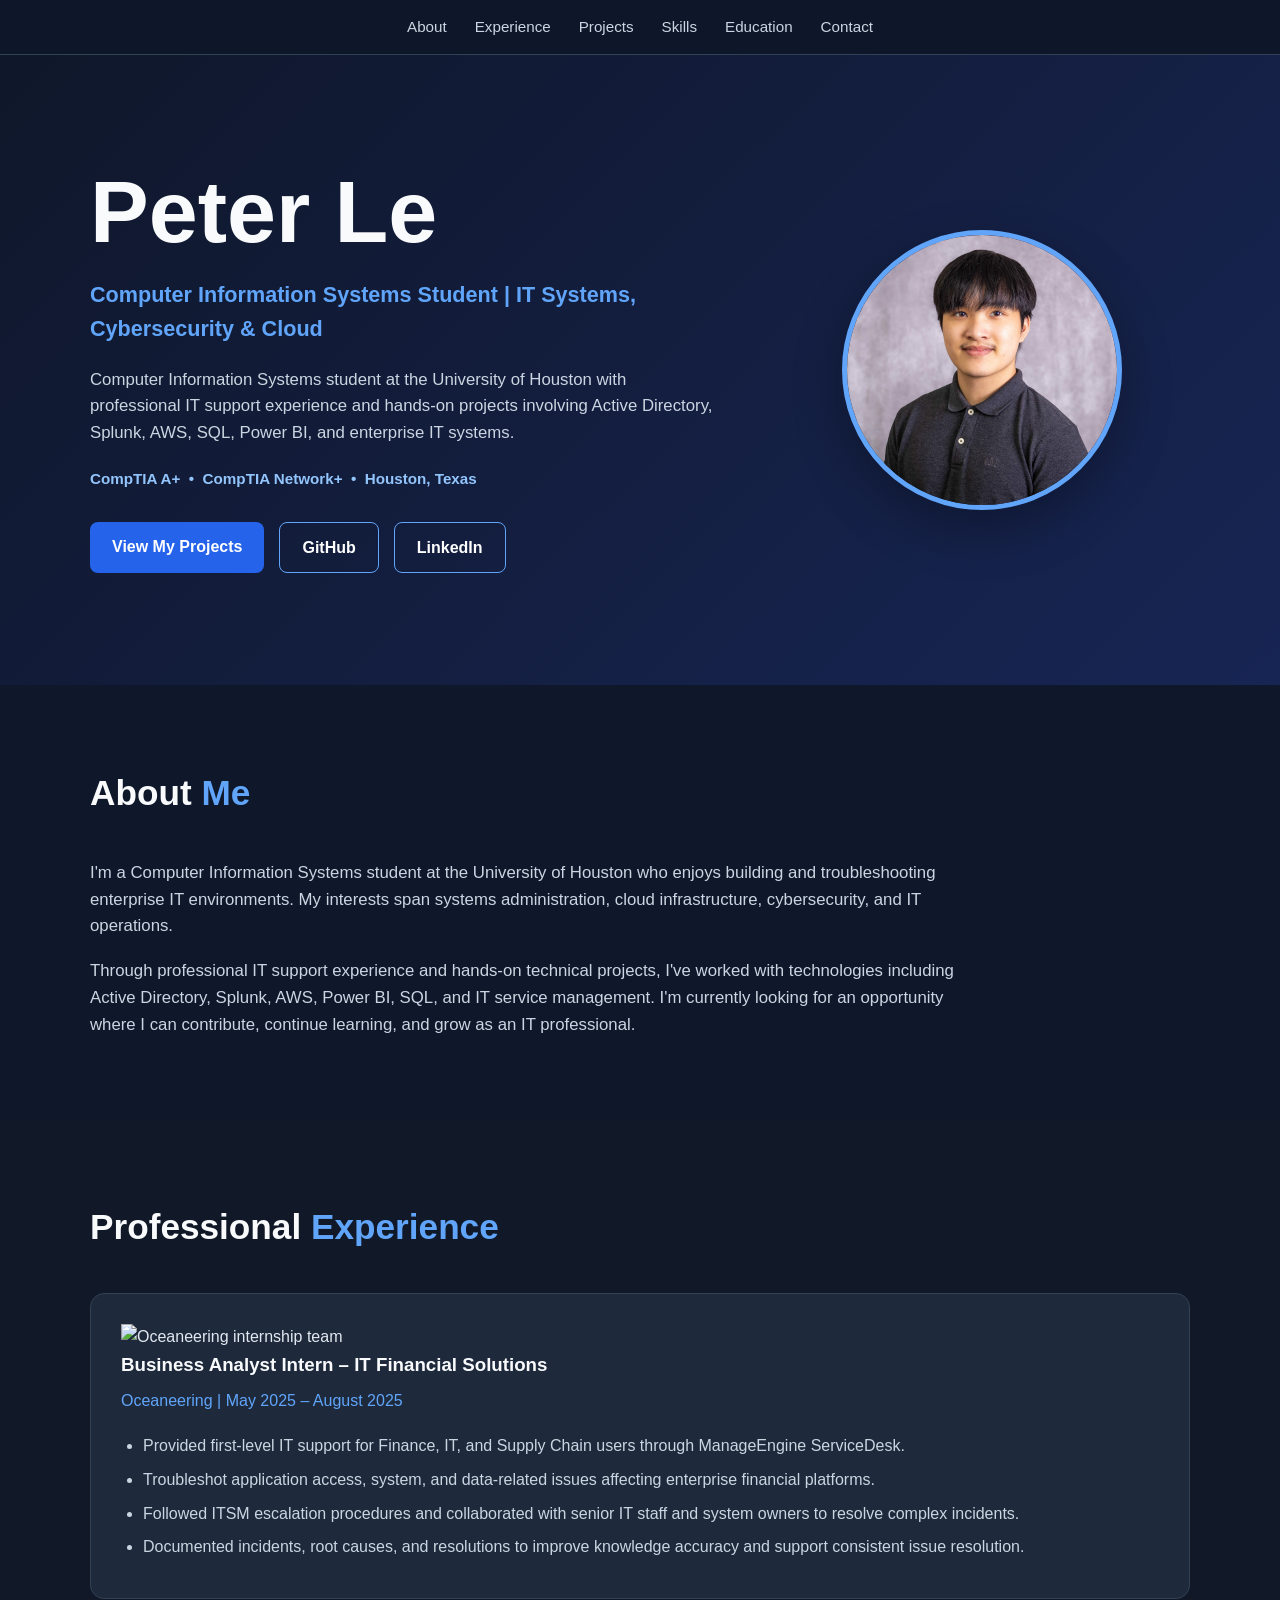
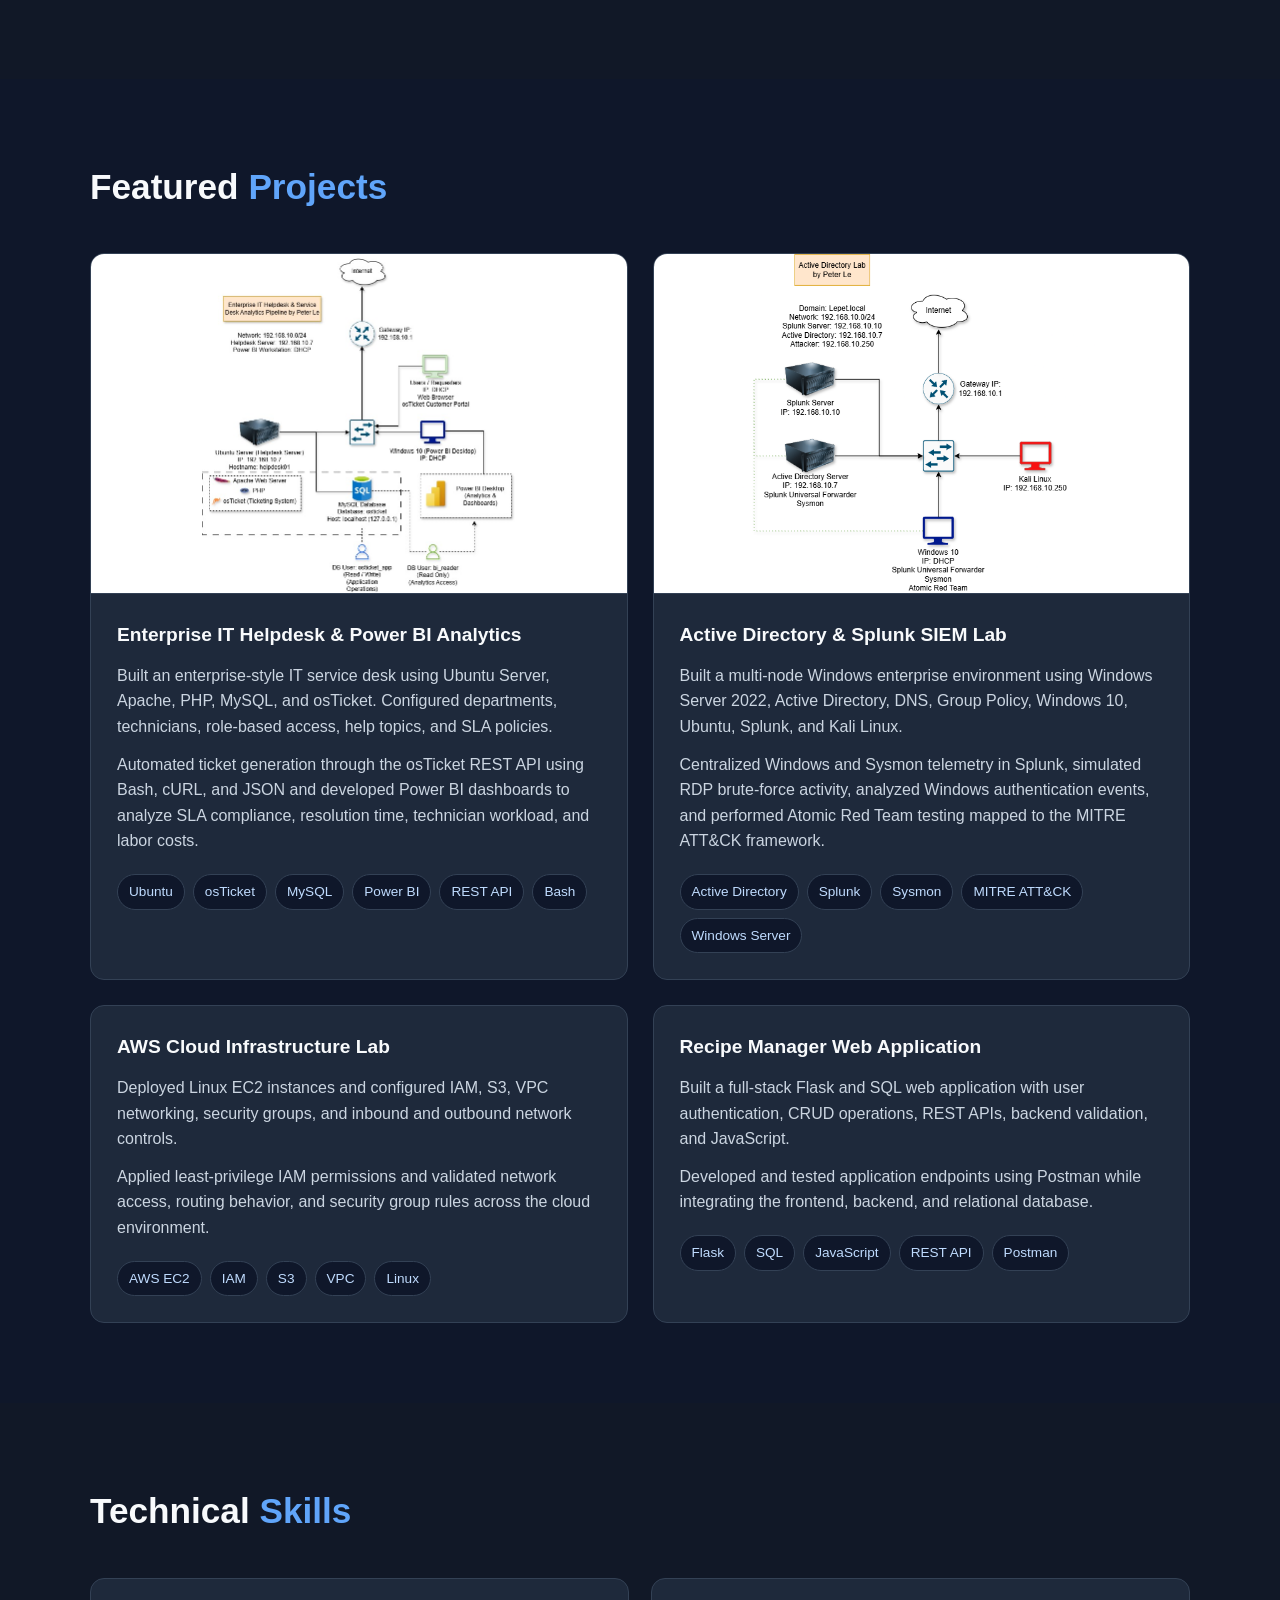
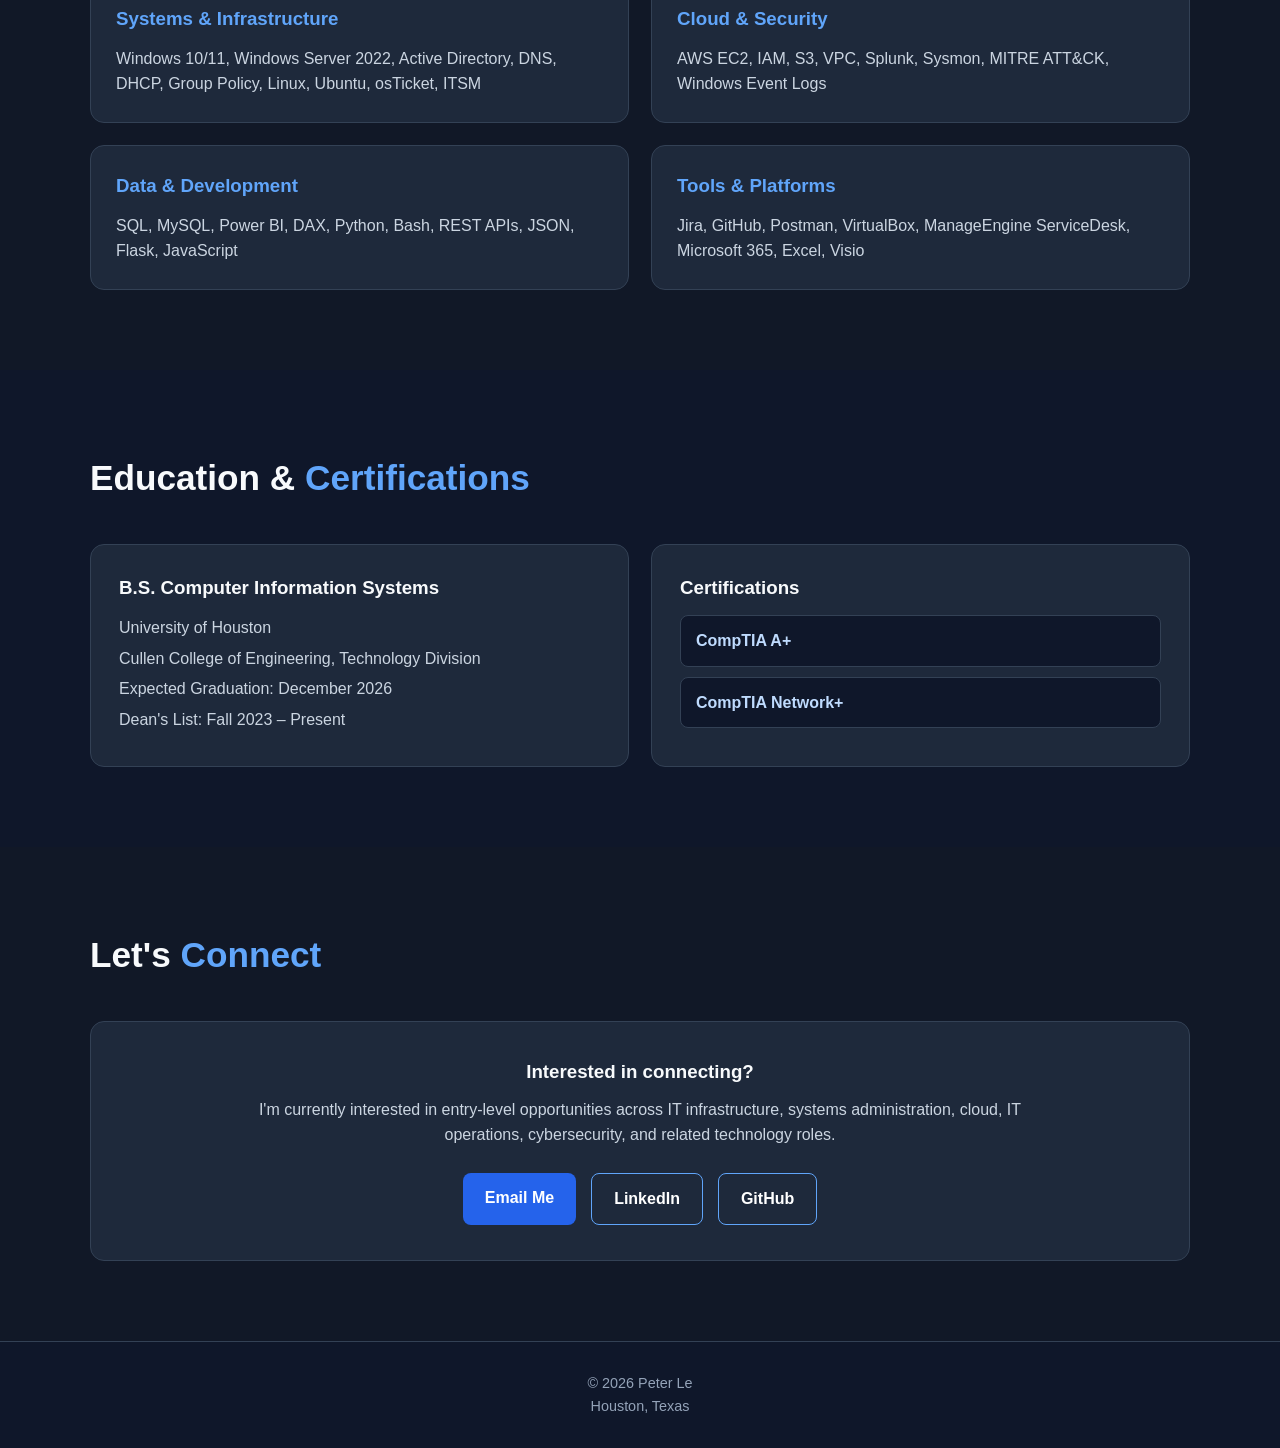
==== index.html @ 80642dd6 "Refactor index.html by simplifying comments Removed commented section headers and replaced them with" ====
<!DOCTYPE html>
<html lang="en">
<head>
  <meta charset="UTF-8" />
  <meta name="viewport" content="width=device-width, initial-scale=1.0" />

  <title>Peter Le | IT, Cloud & Cybersecurity Portfolio</title>

  <link rel="stylesheet" href="style.css" />
</head>

<body>

  <nav>
    <div class="container">
      <a href="#about">About</a>
      <a href="#experience">Experience</a>
      <a href="#projects">Projects</a>
      <a href="#skills">Skills</a>
      <a href="#education">Education</a>
      <a href="#contact">Contact</a>
    </div>
  </nav>


  <header class="hero">
    <div class="container hero-content">

      <div class="hero-text">
        <h1>Peter Le</h1>

        <h2>
          Computer Information Systems Student |
          IT Systems, Cybersecurity & Cloud
        </h2>

        <p>
          Computer Information Systems student at the University of Houston
          with professional IT support experience and hands-on projects
          involving Active Directory, Splunk, AWS, SQL, Power BI, and
          enterprise IT systems.
        </p>

        <div class="hero-credentials">
          CompTIA A+ &nbsp;•&nbsp;
          CompTIA Network+ &nbsp;•&nbsp;
          Houston, Texas
        </div>

        <div class="button-row">

          <a class="button" href="#projects">
            View My Projects
          </a>

          <a
            class="button secondary"
            href="https://github.com/ptrxle"
            target="_blank"
            rel="noopener noreferrer"
          >
            GitHub
          </a>

          <a
            class="button secondary"
            href="https://www.linkedin.com/in/leptr"
            target="_blank"
            rel="noopener noreferrer"
          >
            LinkedIn
          </a>

        </div>
      </div>


      <div class="hero-photo">
        <img
          src="profile.jpg"
          alt="Peter Le professional headshot"
          class="profile-photo"
        />
      </div>

    </div>
  </header>


  <main>

    <!-- ABOUT -->

    <section id="about">
      <div class="container">

        <h2 class="section-title">
          About <span>Me</span>
        </h2>

        <p class="about-text">
          I'm a Computer Information Systems student at the University of
          Houston who enjoys building and troubleshooting enterprise IT
          environments. My interests span systems administration, cloud
          infrastructure, cybersecurity, and IT operations.
        </p>

        <p class="about-text about-second">
          Through professional IT support experience and hands-on technical
          projects, I've worked with technologies including Active Directory,
          Splunk, AWS, Power BI, SQL, and IT service management. I'm currently
          looking for an opportunity where I can contribute, continue learning,
          and grow as an IT professional.
        </p>

      </div>
    </section>


    <!-- EXPERIENCE -->

    <section id="experience">
      <div class="container">

        <h2 class="section-title">
          Professional <span>Experience</span>
        </h2>

        <div class="experience-card experience-featured">

          <img
            src="images/oceaneering-experience.jpg"
            alt="Oceaneering internship team"
            class="oceaneering-photo"
          />

          <div class="experience-content">

            <h3>
              Business Analyst Intern – IT Financial Solutions
            </h3>

            <p class="meta">
              Oceaneering | May 2025 – August 2025
            </p>

            <ul>
              <li>
                Provided first-level IT support for Finance, IT, and Supply
                Chain users through ManageEngine ServiceDesk.
              </li>

              <li>
                Troubleshot application access, system, and data-related
                issues affecting enterprise financial platforms.
              </li>

              <li>
                Followed ITSM escalation procedures and collaborated with
                senior IT staff and system owners to resolve complex incidents.
              </li>

              <li>
                Documented incidents, root causes, and resolutions to improve
                knowledge accuracy and support consistent issue resolution.
              </li>
            </ul>

          </div>

        </div>

      </div>
    </section>


    <!-- PROJECTS -->

    <section id="projects">
      <div class="container">

        <h2 class="section-title">
          Featured <span>Projects</span>
        </h2>

        <div class="projects-grid">


          <div class="project-card featured-project">

            <div class="project-image-container">
              <img
                src="images/helpdesk-pipeline.jpg"
                alt="Enterprise IT Helpdesk and Power BI service desk architecture diagram"
                class="project-image"
              />
            </div>

            <div class="project-content">

              <h3>
                Enterprise IT Helpdesk & Power BI Analytics
              </h3>

              <p>
                Built an enterprise-style IT service desk using Ubuntu Server,
                Apache, PHP, MySQL, and osTicket. Configured departments,
                technicians, role-based access, help topics, and SLA policies.
              </p>

              <p class="project-extra">
                Automated ticket generation through the osTicket REST API using
                Bash, cURL, and JSON and developed Power BI dashboards to
                analyze SLA compliance, resolution time, technician workload,
                and labor costs.
              </p>

              <div class="tech-tags">
                <span class="tech-tag">Ubuntu</span>
                <span class="tech-tag">osTicket</span>
                <span class="tech-tag">MySQL</span>
                <span class="tech-tag">Power BI</span>
                <span class="tech-tag">REST API</span>
                <span class="tech-tag">Bash</span>
              </div>

            </div>

          </div>


          <div class="project-card featured-project">

            <div class="project-image-container">
              <img
                src="images/active-directory-lab.png"
                alt="Active Directory and Splunk SIEM lab architecture diagram"
                class="project-image"
              />
            </div>

            <div class="project-content">

              <h3>
                Active Directory & Splunk SIEM Lab
              </h3>

              <p>
                Built a multi-node Windows enterprise environment using
                Windows Server 2022, Active Directory, DNS, Group Policy,
                Windows 10, Ubuntu, Splunk, and Kali Linux.
              </p>

              <p class="project-extra">
                Centralized Windows and Sysmon telemetry in Splunk, simulated
                RDP brute-force activity, analyzed Windows authentication
                events, and performed Atomic Red Team testing mapped to the
                MITRE ATT&CK framework.
              </p>

              <div class="tech-tags">
                <span class="tech-tag">Active Directory</span>
                <span class="tech-tag">Splunk</span>
                <span class="tech-tag">Sysmon</span>
                <span class="tech-tag">MITRE ATT&CK</span>
                <span class="tech-tag">Windows Server</span>
              </div>

            </div>

          </div>


          <div class="project-card project-card-no-image">

            <div class="project-content">

              <h3>
                AWS Cloud Infrastructure Lab
              </h3>

              <p>
                Deployed Linux EC2 instances and configured IAM, S3, VPC
                networking, security groups, and inbound and outbound
                network controls.
              </p>

              <p class="project-extra">
                Applied least-privilege IAM permissions and validated network
                access, routing behavior, and security group rules across the
                cloud environment.
              </p>

              <div class="tech-tags">
                <span class="tech-tag">AWS EC2</span>
                <span class="tech-tag">IAM</span>
                <span class="tech-tag">S3</span>
                <span class="tech-tag">VPC</span>
                <span class="tech-tag">Linux</span>
              </div>

            </div>

          </div>


          <div class="project-card project-card-no-image">

            <div class="project-content">

              <h3>
                Recipe Manager Web Application
              </h3>

              <p>
                Built a full-stack Flask and SQL web application with user
                authentication, CRUD operations, REST APIs, backend
                validation, and JavaScript.
              </p>

              <p class="project-extra">
                Developed and tested application endpoints using Postman while
                integrating the frontend, backend, and relational database.
              </p>

              <div class="tech-tags">
                <span class="tech-tag">Flask</span>
                <span class="tech-tag">SQL</span>
                <span class="tech-tag">JavaScript</span>
                <span class="tech-tag">REST API</span>
                <span class="tech-tag">Postman</span>
              </div>

            </div>

          </div>


        </div>
      </div>
    </section>


    <!-- SKILLS -->

    <section id="skills">
      <div class="container">

        <h2 class="section-title">
          Technical <span>Skills</span>
        </h2>

        <div class="skills-grid">

          <div class="skill-group">
            <h3>Systems & Infrastructure</h3>
            <p>
              Windows 10/11, Windows Server 2022, Active Directory,
              DNS, DHCP, Group Policy, Linux, Ubuntu, osTicket, ITSM
            </p>
          </div>

          <div class="skill-group">
            <h3>Cloud & Security</h3>
            <p>
              AWS EC2, IAM, S3, VPC, Splunk, Sysmon,
              MITRE ATT&CK, Windows Event Logs
            </p>
          </div>

          <div class="skill-group">
            <h3>Data & Development</h3>
            <p>
              SQL, MySQL, Power BI, DAX, Python, Bash,
              REST APIs, JSON, Flask, JavaScript
            </p>
          </div>

          <div class="skill-group">
            <h3>Tools & Platforms</h3>
            <p>
              Jira, GitHub, Postman, VirtualBox,
              ManageEngine ServiceDesk, Microsoft 365,
              Excel, Visio
            </p>
          </div>

        </div>

      </div>
    </section>


    <!-- EDUCATION -->

    <section id="education">
      <div class="container">

        <h2 class="section-title">
          Education & <span>Certifications</span>
        </h2>

        <div class="education-grid">

          <div class="education-card">
            <h3>
              B.S. Computer Information Systems
            </h3>

            <p>University of Houston</p>

            <p>
              Cullen College of Engineering, Technology Division
            </p>

            <p>
              Expected Graduation: December 2026
            </p>

            <p>
              Dean's List: Fall 2023 – Present
            </p>
          </div>


          <div class="education-card">

            <h3>
              Certifications
            </h3>

            <div class="certification-item">
              CompTIA A+
            </div>

            <div class="certification-item">
              CompTIA Network+
            </div>

          </div>

        </div>

      </div>
    </section>


    <!-- CONTACT -->

    <section id="contact">
      <div class="container">

        <h2 class="section-title">
          Let's <span>Connect</span>
        </h2>

        <div class="contact-card">

          <h3>Interested in connecting?</h3>

          <p>
            I'm currently interested in entry-level opportunities across
            IT infrastructure, systems administration, cloud, IT operations,
            cybersecurity, and related technology roles.
          </p>

          <div class="contact-links">

            <a
              class="button"
              href="mailto:lepeter2022@gmail.com"
            >
              Email Me
            </a>

            <a
              class="button secondary"
              href="https://www.linkedin.com/in/leptr"
              target="_blank"
              rel="noopener noreferrer"
            >
              LinkedIn
            </a>

            <a
              class="button secondary"
              href="https://github.com/ptrxle"
              target="_blank"
              rel="noopener noreferrer"
            >
              GitHub
            </a>

          </div>

        </div>

      </div>
    </section>


  </main>


  <footer>
    <p>© 2026 Peter Le</p>
    <p>Houston, Texas</p>
  </footer>

</body>
</html>
---- style.css ----
/* =========================
   GLOBAL
========================= */

* {
  box-sizing: border-box;
  margin: 0;
  padding: 0;
}

html {
  scroll-behavior: smooth;
}

body {
  font-family: Arial, Helvetica, sans-serif;
  line-height: 1.6;
  background: #0f172a;
  color: #e2e8f0;
}

a {
  color: inherit;
  text-decoration: none;
}

.container {
  width: min(1100px, 90%);
  margin: 0 auto;
}


/* =========================
   NAVIGATION
========================= */

nav {
  position: sticky;
  top: 0;
  z-index: 100;
  background: rgba(15, 23, 42, 0.96);
  border-bottom: 1px solid #334155;
  backdrop-filter: blur(10px);
}

nav .container {
  display: flex;
  justify-content: center;
  gap: 28px;
  padding: 15px 0;
  flex-wrap: wrap;
}

nav a {
  color: #cbd5e1;
  font-size: 0.95rem;
  transition: 0.2s;
}

nav a:hover {
  color: #60a5fa;
}


/* =========================
   HERO
========================= */

.hero {
  min-height: 70vh;
  display: flex;
  align-items: center;
  padding: 80px 0;
  background: linear-gradient(135deg, #0f172a, #172554);
}

.hero-content {
  display: grid;
  grid-template-columns: 1.5fr 1fr;
  gap: 60px;
  align-items: center;
}

.hero h1 {
  font-size: clamp(3.2rem, 7vw, 5.5rem);
  line-height: 1;
  margin-bottom: 22px;
  color: #f8fafc;
}

.hero h2 {
  font-size: 1.35rem;
  color: #60a5fa;
  margin-bottom: 20px;
  max-width: 720px;
}

.hero p {
  max-width: 720px;
  color: #cbd5e1;
  font-size: 1.05rem;
}

.hero-credentials {
  margin-top: 20px;
  color: #93c5fd;
  font-weight: bold;
  font-size: 0.95rem;
}

.profile-photo {
  width: 280px;
  height: 280px;
  object-fit: cover;
  border-radius: 50%;
  border: 5px solid #60a5fa;
  margin: 0 auto;
  display: block;
  box-shadow: 0 20px 50px rgba(0, 0, 0, 0.3);
}


/* =========================
   BUTTONS
========================= */

.button-row {
  margin-top: 30px;
  display: flex;
  gap: 15px;
  flex-wrap: wrap;
}

.button {
  display: inline-block;
  padding: 12px 22px;
  border-radius: 8px;
  background: #2563eb;
  color: #ffffff;
  font-weight: bold;
  transition: 0.2s;
}

.button:hover {
  transform: translateY(-2px);
  background: #3b82f6;
}

.button.secondary {
  background: transparent;
  border: 1px solid #60a5fa;
}

.button.secondary:hover {
  background: rgba(96, 165, 250, 0.1);
}


/* =========================
   GENERAL SECTIONS
========================= */

section {
  padding: 80px 0;
}

section:nth-of-type(even) {
  background: #111827;
}

.section-title {
  font-size: 2.2rem;
  margin-bottom: 38px;
  color: #f8fafc;
}

.section-title span {
  color: #60a5fa;
}


/* =========================
   ABOUT
========================= */

.about-text {
  max-width: 900px;
  color: #cbd5e1;
  font-size: 1.05rem;
}

.about-second {
  margin-top: 18px;
}


/* =========================
   EXPERIENCE
========================= */

.experience-card {
  background: #1e293b;
  border: 1px solid #334155;
  border-radius: 14px;
  padding: 30px;
}

.experience-card h3 {
  margin-bottom: 8px;
  color: #f8fafc;
}

.meta {
  color: #60a5fa;
  margin-bottom: 20px;
}

.experience-card ul {
  padding-left: 22px;
  color: #cbd5e1;
}

.experience-card li {
  margin-bottom: 8px;
}


/* =========================
   PROJECTS
========================= */

.projects-grid {
  display: grid;
  grid-template-columns: repeat(2, 1fr);
  gap: 25px;
}

.project-card {
  background: #1e293b;
  border: 1px solid #334155;
  border-radius: 14px;
  overflow: hidden;
  display: flex;
  flex-direction: column;
  transition: transform 0.2s, border-color 0.2s;
}

.project-card:hover {
  transform: translateY(-4px);
  border-color: #60a5fa;
}

.project-image-container {
  width: 100%;
  height: 340px;
  background: #ffffff;
  overflow: hidden;
  display: flex;
  align-items: center;
  justify-content: center;
  border-bottom: 1px solid #334155;
}

.project-image {
  width: 100%;
  height: 100%;
  object-fit: contain;
  background: #ffffff;
}

.project-content {
  padding: 26px;
  display: flex;
  flex-direction: column;
  flex-grow: 1;
}

.project-content h3 {
  color: #f8fafc;
  margin-bottom: 12px;
  font-size: 1.2rem;
}

.project-content p {
  color: #cbd5e1;
}

.project-extra {
  margin-top: 12px;
}

.project-card-no-image {
  min-height: 280px;
}


/* =========================
   TECHNOLOGY TAGS
========================= */

.tech-tags {
  display: flex;
  flex-wrap: wrap;
  gap: 8px;
  margin-top: 20px;
}

.tech-tag {
  background: #0f172a;
  border: 1px solid #334155;
  padding: 6px 11px;
  border-radius: 999px;
  font-size: 0.85rem;
  color: #bfdbfe;
}


/* =========================
   SKILLS
========================= */

.skills-grid {
  display: grid;
  grid-template-columns: repeat(2, 1fr);
  gap: 22px;
}

.skill-group {
  background: #1e293b;
  border: 1px solid #334155;
  border-radius: 14px;
  padding: 25px;
}

.skill-group h3 {
  margin-bottom: 12px;
  color: #60a5fa;
}

.skill-group p {
  color: #cbd5e1;
}


/* =========================
   EDUCATION
========================= */

.education-grid {
  display: grid;
  grid-template-columns: 1fr 1fr;
  gap: 22px;
}

.education-card {
  background: #1e293b;
  border: 1px solid #334155;
  border-radius: 14px;
  padding: 28px;
}

.education-card h3 {
  color: #f8fafc;
  margin-bottom: 12px;
}

.education-card p {
  color: #cbd5e1;
  margin-bottom: 5px;
}

.certification-item {
  background: #0f172a;
  border: 1px solid #334155;
  border-radius: 8px;
  padding: 12px 15px;
  margin-top: 10px;
  color: #bfdbfe;
  font-weight: bold;
}


/* =========================
   CONTACT
========================= */

.contact-card {
  background: #1e293b;
  border: 1px solid #334155;
  border-radius: 14px;
  padding: 35px;
  text-align: center;
}

.contact-card h3 {
  margin-bottom: 10px;
  color: #f8fafc;
}

.contact-card p {
  color: #cbd5e1;
  max-width: 800px;
  margin: 0 auto;
}

.contact-links {
  display: flex;
  gap: 15px;
  justify-content: center;
  flex-wrap: wrap;
  margin-top: 25px;
}


/* =========================
   FOOTER
========================= */

footer {
  text-align: center;
  padding: 30px;
  color: #94a3b8;
  border-top: 1px solid #334155;
  background: #0f172a;
  font-size: 0.9rem;
}


/* =========================
   MOBILE
========================= */

@media (max-width: 800px) {

  .hero {
    min-height: auto;
    text-align: center;
    padding: 70px 0;
  }

  .hero-content {
    grid-template-columns: 1fr;
    gap: 40px;
  }

  .hero-photo {
    grid-row: 1;
  }

  .profile-photo {
    width: 210px;
    height: 210px;
  }

  .button-row {
    justify-content: center;
  }

  .projects-grid,
  .skills-grid,
  .education-grid {
    grid-template-columns: 1fr;
  }

  .project-image-container {
    height: auto;
  }

  .project-image {
    height: auto;
  }

  nav .container {
    gap: 15px;
  }

  section {
    padding: 60px 0;
  }

  .section-title {
    font-size: 1.8rem;
  }
}
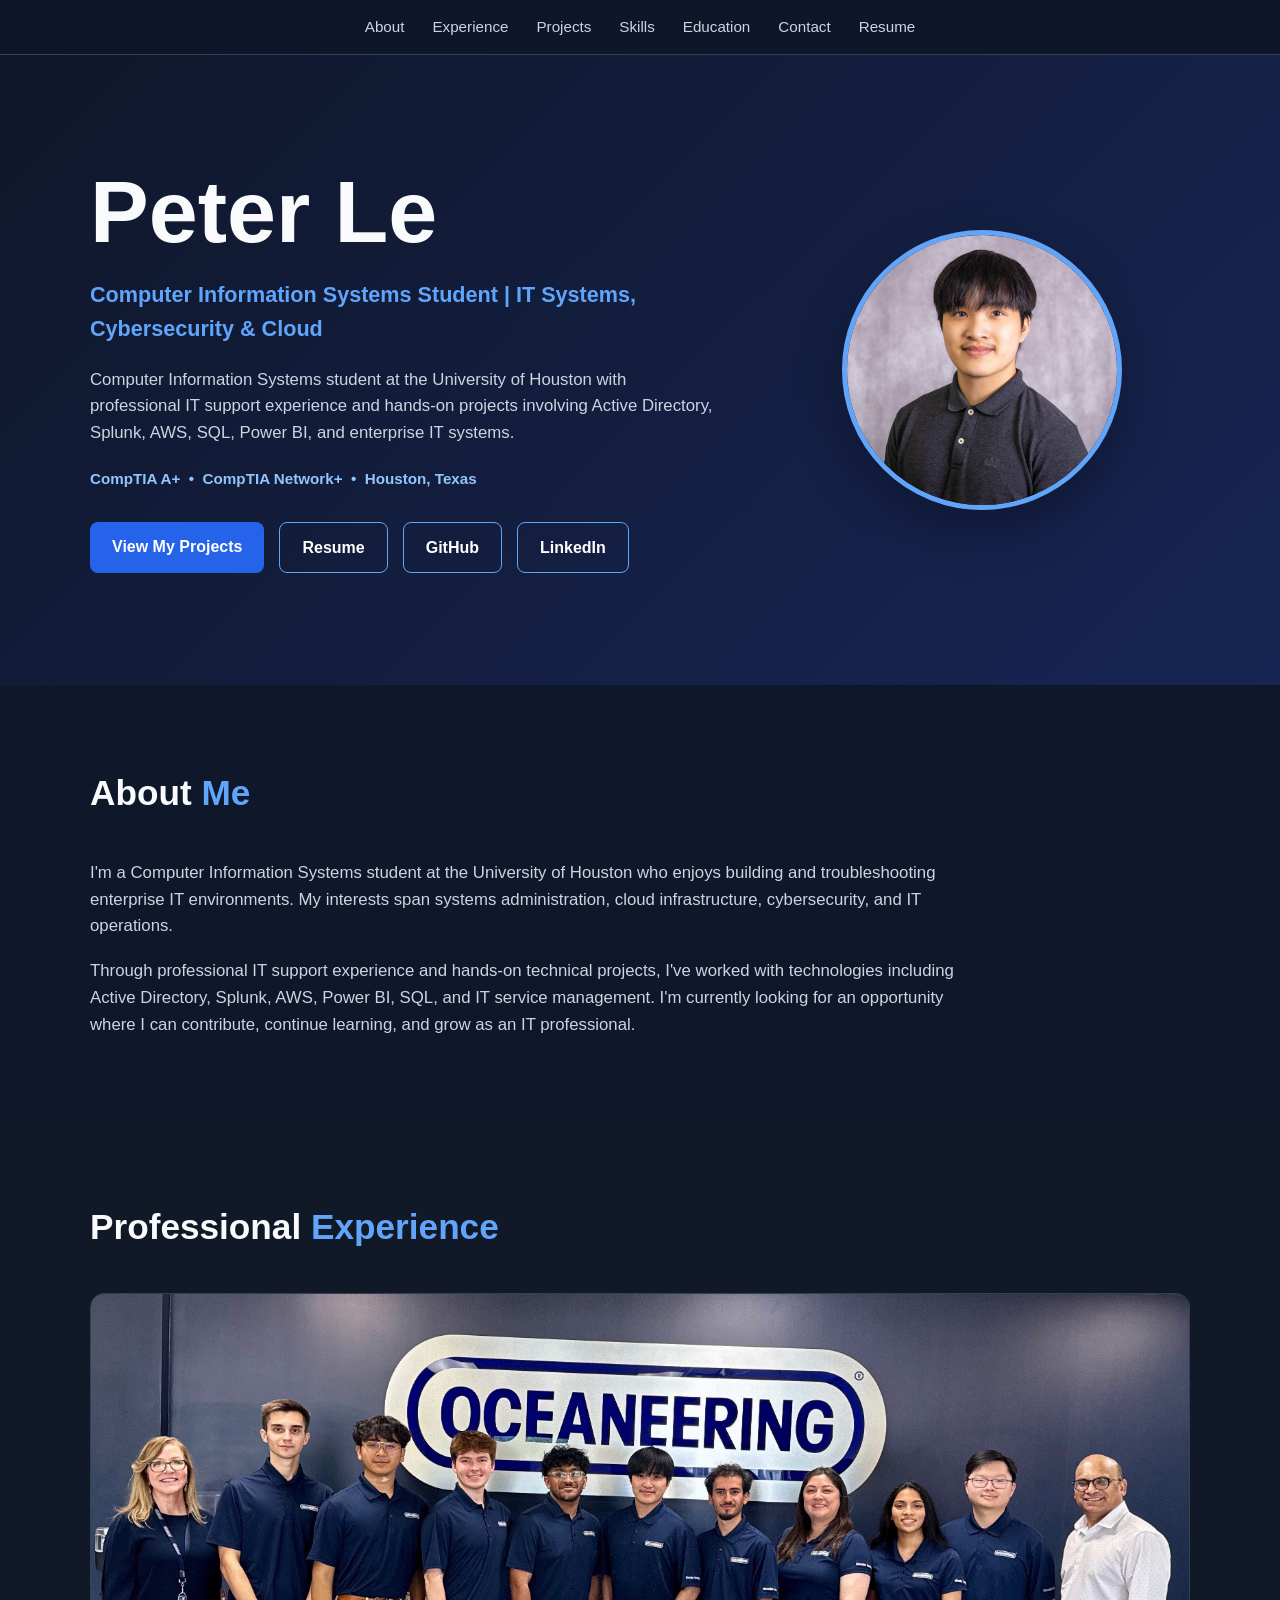
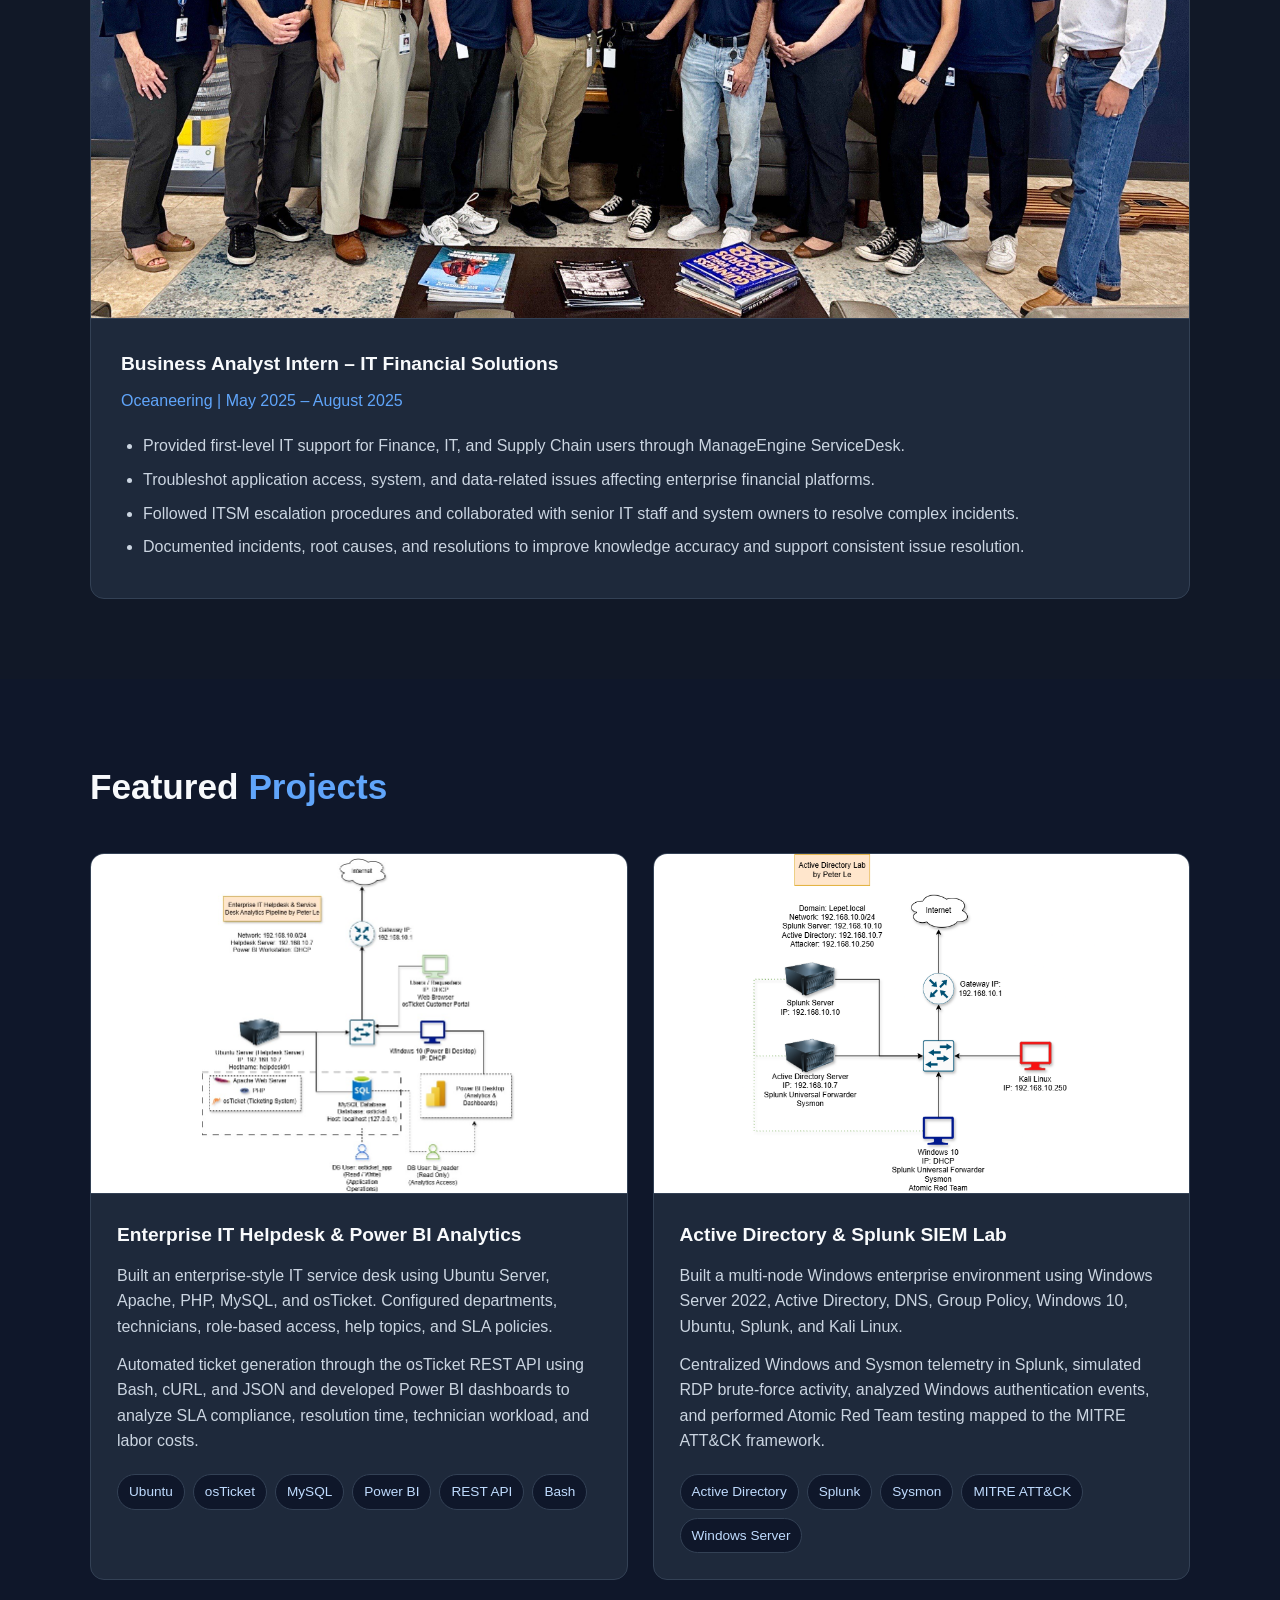
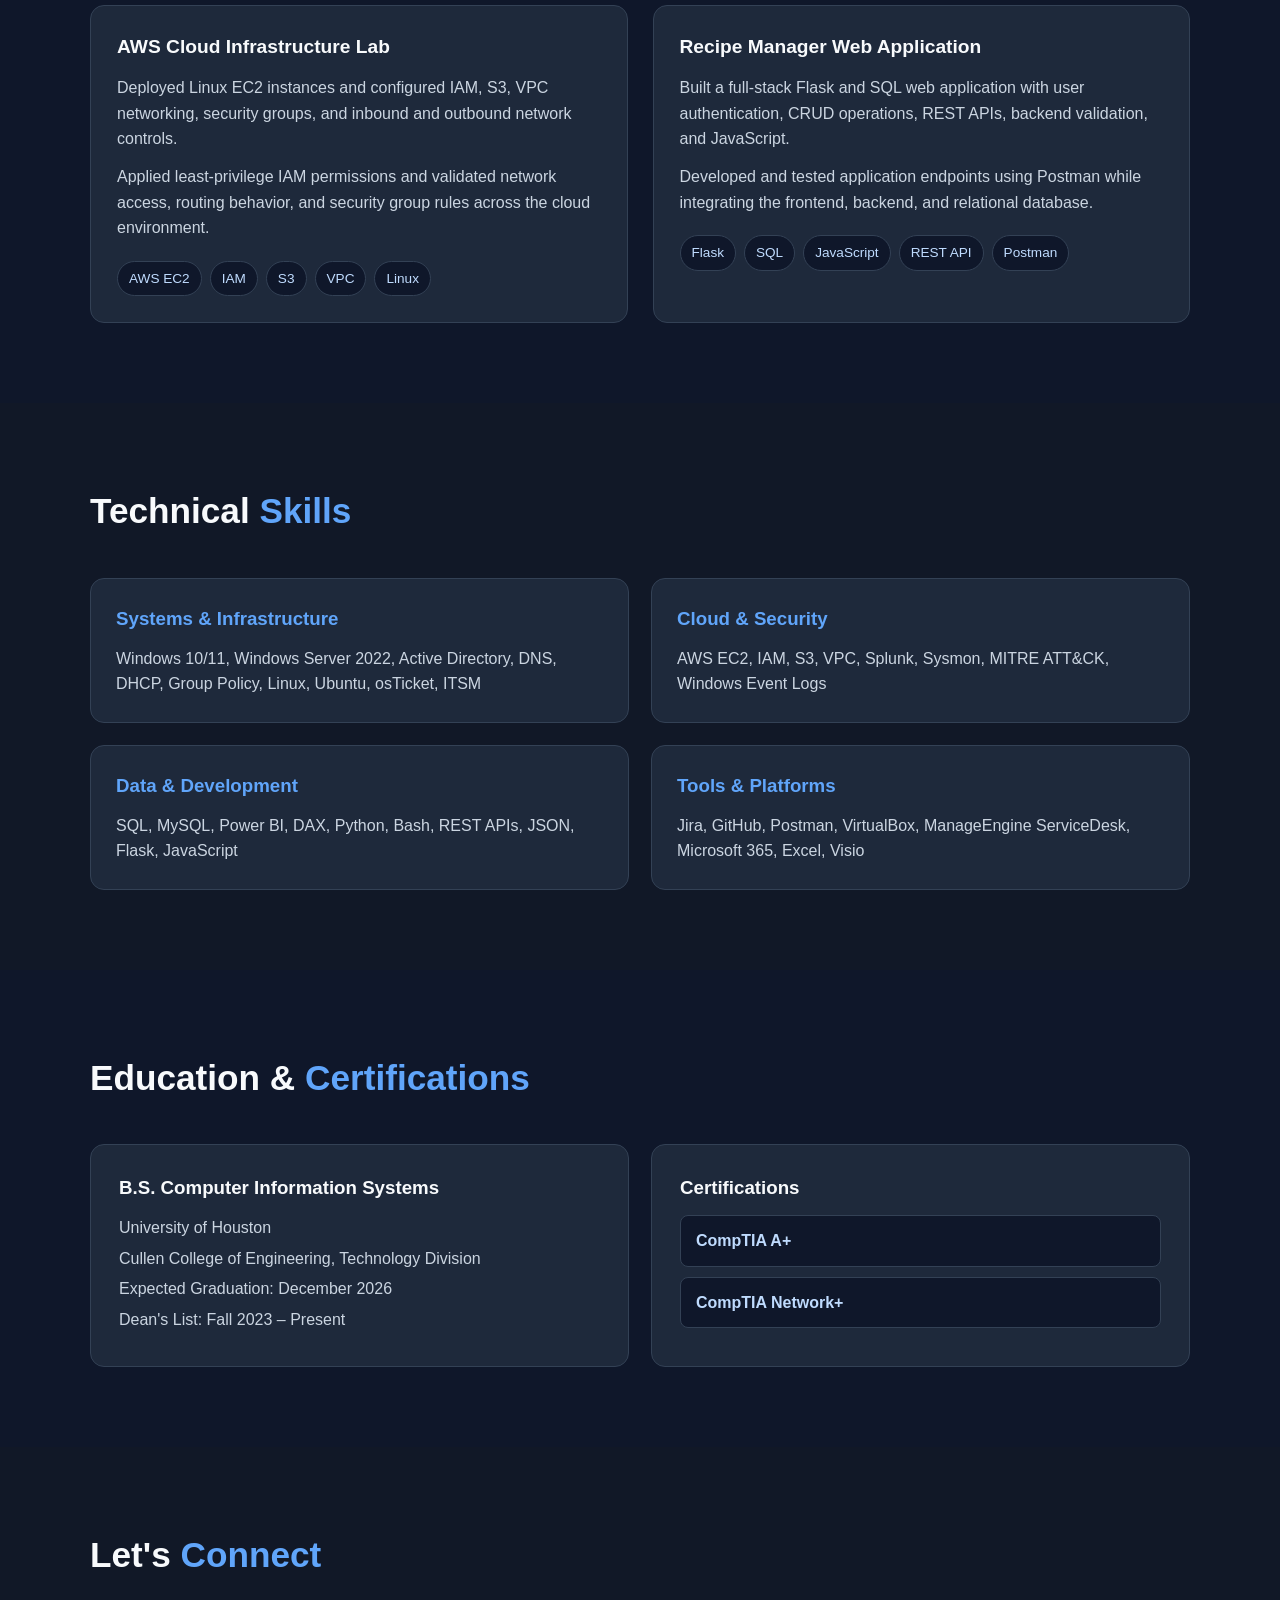
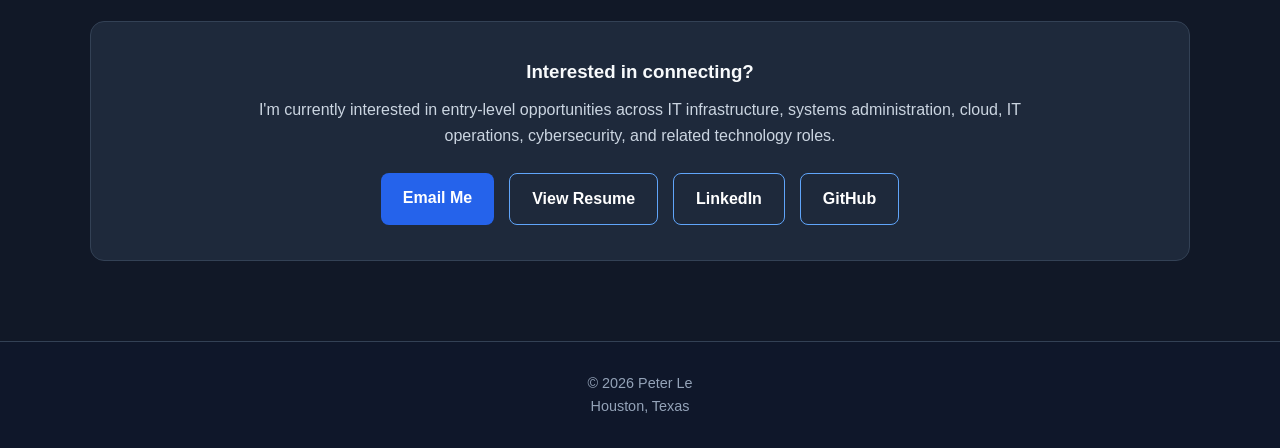
==== commit 3b8fd37d: "Enhance index.html with navigation and hero sections Added navigation and hero sections with content" ====
--- a/index.html
+++ b/index.html
@@ -1,5 +1,6 @@
 <!DOCTYPE html>
 <html lang="en">
+
 <head>
   <meta charset="UTF-8" />
   <meta name="viewport" content="width=device-width, initial-scale=1.0" />
@@ -11,22 +12,42 @@
 
 <body>
 
+  <!-- =========================
+       NAVIGATION
+  ========================== -->
+
   <nav>
     <div class="container">
+
       <a href="#about">About</a>
       <a href="#experience">Experience</a>
       <a href="#projects">Projects</a>
       <a href="#skills">Skills</a>
       <a href="#education">Education</a>
       <a href="#contact">Contact</a>
+
+      <a
+        href="Peter-Le-Resume.pdf"
+        target="_blank"
+        rel="noopener noreferrer"
+      >
+        Resume
+      </a>
+
     </div>
   </nav>
 
 
+  <!-- =========================
+       HERO
+  ========================== -->
+
   <header class="hero">
+
     <div class="container hero-content">
 
       <div class="hero-text">
+
         <h1>Peter Le</h1>
 
         <h2>
@@ -51,6 +72,15 @@
 
           <a class="button" href="#projects">
             View My Projects
+          </a>
+
+          <a
+            class="button secondary"
+            href="Peter-Le-Resume.pdf"
+            target="_blank"
+            rel="noopener noreferrer"
+          >
+            Resume
           </a>
 
           <a
@@ -72,26 +102,33 @@
           </a>
 
         </div>
+
       </div>
 
 
       <div class="hero-photo">
+
         <img
           src="profile.jpg"
           alt="Peter Le professional headshot"
           class="profile-photo"
         />
+
       </div>
 
     </div>
+
   </header>
 
 
   <main>
 
-    <!-- ABOUT -->
+    <!-- =========================
+         ABOUT
+    ========================== -->
 
     <section id="about">
+
       <div class="container">
 
         <h2 class="section-title">
@@ -114,12 +151,16 @@
         </p>
 
       </div>
+
     </section>
 
 
-    <!-- EXPERIENCE -->
+    <!-- =========================
+         PROFESSIONAL EXPERIENCE
+    ========================== -->
 
     <section id="experience">
+
       <div class="container">
 
         <h2 class="section-title">
@@ -145,6 +186,7 @@
             </p>
 
             <ul>
+
               <li>
                 Provided first-level IT support for Finance, IT, and Supply
                 Chain users through ManageEngine ServiceDesk.
@@ -164,6 +206,7 @@
                 Documented incidents, root causes, and resolutions to improve
                 knowledge accuracy and support consistent issue resolution.
               </li>
+
             </ul>
 
           </div>
@@ -171,12 +214,16 @@
         </div>
 
       </div>
+
     </section>
 
 
-    <!-- PROJECTS -->
+    <!-- =========================
+         FEATURED PROJECTS
+    ========================== -->
 
     <section id="projects">
+
       <div class="container">
 
         <h2 class="section-title">
@@ -186,14 +233,18 @@
         <div class="projects-grid">
 
 
+          <!-- PROJECT 1 -->
+
           <div class="project-card featured-project">
 
             <div class="project-image-container">
+
               <img
                 src="images/helpdesk-pipeline.jpg"
                 alt="Enterprise IT Helpdesk and Power BI service desk architecture diagram"
                 class="project-image"
               />
+
             </div>
 
             <div class="project-content">
@@ -209,19 +260,21 @@
               </p>
 
               <p class="project-extra">
-                Automated ticket generation through the osTicket REST API using
-                Bash, cURL, and JSON and developed Power BI dashboards to
-                analyze SLA compliance, resolution time, technician workload,
-                and labor costs.
+                Automated ticket generation through the osTicket REST API
+                using Bash, cURL, and JSON and developed Power BI dashboards
+                to analyze SLA compliance, resolution time, technician
+                workload, and labor costs.
               </p>
 
               <div class="tech-tags">
+
                 <span class="tech-tag">Ubuntu</span>
                 <span class="tech-tag">osTicket</span>
                 <span class="tech-tag">MySQL</span>
                 <span class="tech-tag">Power BI</span>
                 <span class="tech-tag">REST API</span>
                 <span class="tech-tag">Bash</span>
+
               </div>
 
             </div>
@@ -229,14 +282,18 @@
           </div>
 
 
+          <!-- PROJECT 2 -->
+
           <div class="project-card featured-project">
 
             <div class="project-image-container">
+
               <img
                 src="images/active-directory-lab.png"
                 alt="Active Directory and Splunk SIEM lab architecture diagram"
                 class="project-image"
               />
+
             </div>
 
             <div class="project-content">
@@ -259,17 +316,21 @@
               </p>
 
               <div class="tech-tags">
+
                 <span class="tech-tag">Active Directory</span>
                 <span class="tech-tag">Splunk</span>
                 <span class="tech-tag">Sysmon</span>
                 <span class="tech-tag">MITRE ATT&CK</span>
                 <span class="tech-tag">Windows Server</span>
+
               </div>
 
             </div>
 
           </div>
 
+
+          <!-- PROJECT 3 -->
 
           <div class="project-card project-card-no-image">
 
@@ -292,17 +353,21 @@
               </p>
 
               <div class="tech-tags">
+
                 <span class="tech-tag">AWS EC2</span>
                 <span class="tech-tag">IAM</span>
                 <span class="tech-tag">S3</span>
                 <span class="tech-tag">VPC</span>
                 <span class="tech-tag">Linux</span>
+
               </div>
 
             </div>
 
           </div>
 
+
+          <!-- PROJECT 4 -->
 
           <div class="project-card project-card-no-image">
 
@@ -319,16 +384,19 @@
               </p>
 
               <p class="project-extra">
-                Developed and tested application endpoints using Postman while
-                integrating the frontend, backend, and relational database.
+                Developed and tested application endpoints using Postman
+                while integrating the frontend, backend, and relational
+                database.
               </p>
 
               <div class="tech-tags">
+
                 <span class="tech-tag">Flask</span>
                 <span class="tech-tag">SQL</span>
                 <span class="tech-tag">JavaScript</span>
                 <span class="tech-tag">REST API</span>
                 <span class="tech-tag">Postman</span>
+
               </div>
 
             </div>
@@ -337,13 +405,18 @@
 
 
         </div>
-      </div>
+
+      </div>
+
     </section>
 
 
-    <!-- SKILLS -->
+    <!-- =========================
+         TECHNICAL SKILLS
+    ========================== -->
 
     <section id="skills">
+
       <div class="container">
 
         <h2 class="section-title">
@@ -352,48 +425,77 @@
 
         <div class="skills-grid">
 
+
           <div class="skill-group">
-            <h3>Systems & Infrastructure</h3>
+
+            <h3>
+              Systems & Infrastructure
+            </h3>
+
             <p>
               Windows 10/11, Windows Server 2022, Active Directory,
               DNS, DHCP, Group Policy, Linux, Ubuntu, osTicket, ITSM
             </p>
-          </div>
+
+          </div>
+
 
           <div class="skill-group">
-            <h3>Cloud & Security</h3>
+
+            <h3>
+              Cloud & Security
+            </h3>
+
             <p>
               AWS EC2, IAM, S3, VPC, Splunk, Sysmon,
               MITRE ATT&CK, Windows Event Logs
             </p>
-          </div>
+
+          </div>
+
 
           <div class="skill-group">
-            <h3>Data & Development</h3>
+
+            <h3>
+              Data & Development
+            </h3>
+
             <p>
               SQL, MySQL, Power BI, DAX, Python, Bash,
               REST APIs, JSON, Flask, JavaScript
             </p>
-          </div>
+
+          </div>
+
 
           <div class="skill-group">
-            <h3>Tools & Platforms</h3>
+
+            <h3>
+              Tools & Platforms
+            </h3>
+
             <p>
               Jira, GitHub, Postman, VirtualBox,
               ManageEngine ServiceDesk, Microsoft 365,
               Excel, Visio
             </p>
-          </div>
+
+          </div>
+
 
         </div>
 
       </div>
+
     </section>
 
 
-    <!-- EDUCATION -->
+    <!-- =========================
+         EDUCATION & CERTIFICATIONS
+    ========================== -->
 
     <section id="education">
+
       <div class="container">
 
         <h2 class="section-title">
@@ -402,12 +504,16 @@
 
         <div class="education-grid">
 
+
           <div class="education-card">
+
             <h3>
               B.S. Computer Information Systems
             </h3>
 
-            <p>University of Houston</p>
+            <p>
+              University of Houston
+            </p>
 
             <p>
               Cullen College of Engineering, Technology Division
@@ -420,6 +526,7 @@
             <p>
               Dean's List: Fall 2023 – Present
             </p>
+
           </div>
 
 
@@ -439,15 +546,20 @@
 
           </div>
 
+
         </div>
 
       </div>
+
     </section>
 
 
-    <!-- CONTACT -->
+    <!-- =========================
+         CONTACT
+    ========================== -->
 
     <section id="contact">
+
       <div class="container">
 
         <h2 class="section-title">
@@ -456,7 +568,9 @@
 
         <div class="contact-card">
 
-          <h3>Interested in connecting?</h3>
+          <h3>
+            Interested in connecting?
+          </h3>
 
           <p>
             I'm currently interested in entry-level opportunities across
@@ -471,6 +585,15 @@
               href="mailto:lepeter2022@gmail.com"
             >
               Email Me
+            </a>
+
+            <a
+              class="button secondary"
+              href="Peter-Le-Resume.pdf"
+              target="_blank"
+              rel="noopener noreferrer"
+            >
+              View Resume
             </a>
 
             <a
@@ -496,16 +619,30 @@
         </div>
 
       </div>
+
     </section>
 
 
   </main>
 
 
+  <!-- =========================
+       FOOTER
+  ========================== -->
+
   <footer>
-    <p>© 2026 Peter Le</p>
-    <p>Houston, Texas</p>
+
+    <p>
+      © 2026 Peter Le
+    </p>
+
+    <p>
+      Houston, Texas
+    </p>
+
   </footer>
 
+
 </body>
+
 </html>
--- a/style.css
+++ b/style.css
@@ -46,6 +46,7 @@
 nav .container {
   display: flex;
   justify-content: center;
+  align-items: center;
   gap: 28px;
   padding: 15px 0;
   flex-wrap: wrap;
@@ -54,7 +55,7 @@
 nav a {
   color: #cbd5e1;
   font-size: 0.95rem;
-  transition: 0.2s;
+  transition: color 0.2s ease;
 }
 
 nav a:hover {
@@ -138,7 +139,9 @@
   background: #2563eb;
   color: #ffffff;
   font-weight: bold;
-  transition: 0.2s;
+  transition:
+    transform 0.2s ease,
+    background 0.2s ease;
 }
 
 .button:hover {
@@ -195,19 +198,47 @@
 
 
 /* =========================
-   EXPERIENCE
+   PROFESSIONAL EXPERIENCE
 ========================= */
 
 .experience-card {
+  width: 100%;
+  max-width: 100%;
   background: #1e293b;
   border: 1px solid #334155;
   border-radius: 14px;
+  overflow: hidden;
+}
+
+.experience-featured {
+  display: block;
+  width: 100%;
+  padding: 0;
+}
+
+/*
+  Keeps the entire Oceaneering group photo
+  inside the experience card.
+*/
+.oceaneering-photo {
+  display: block;
+  width: 100%;
+  max-width: 100%;
+  height: auto;
+  object-fit: contain;
+  object-position: center;
+  border-bottom: 1px solid #334155;
+}
+
+.experience-content {
+  width: 100%;
   padding: 30px;
 }
 
-.experience-card h3 {
+.experience-content h3 {
   margin-bottom: 8px;
   color: #f8fafc;
+  font-size: 1.2rem;
 }
 
 .meta {
@@ -215,12 +246,12 @@
   margin-bottom: 20px;
 }
 
-.experience-card ul {
+.experience-content ul {
   padding-left: 22px;
   color: #cbd5e1;
 }
 
-.experience-card li {
+.experience-content li {
   margin-bottom: 8px;
 }
 
@@ -231,18 +262,21 @@
 
 .projects-grid {
   display: grid;
-  grid-template-columns: repeat(2, 1fr);
+  grid-template-columns: repeat(2, minmax(0, 1fr));
   gap: 25px;
 }
 
 .project-card {
+  min-width: 0;
   background: #1e293b;
   border: 1px solid #334155;
   border-radius: 14px;
   overflow: hidden;
   display: flex;
   flex-direction: column;
-  transition: transform 0.2s, border-color 0.2s;
+  transition:
+    transform 0.2s ease,
+    border-color 0.2s ease;
 }
 
 .project-card:hover {
@@ -262,6 +296,7 @@
 }
 
 .project-image {
+  display: block;
   width: 100%;
   height: 100%;
   object-fit: contain;
@@ -316,12 +351,12 @@
 
 
 /* =========================
-   SKILLS
+   TECHNICAL SKILLS
 ========================= */
 
 .skills-grid {
   display: grid;
-  grid-template-columns: repeat(2, 1fr);
+  grid-template-columns: repeat(2, minmax(0, 1fr));
   gap: 22px;
 }
 
@@ -343,12 +378,12 @@
 
 
 /* =========================
-   EDUCATION
+   EDUCATION & CERTIFICATIONS
 ========================= */
 
 .education-grid {
   display: grid;
-  grid-template-columns: 1fr 1fr;
+  grid-template-columns: repeat(2, minmax(0, 1fr));
   gap: 22px;
 }
 
@@ -427,7 +462,7 @@
 
 
 /* =========================
-   MOBILE
+   TABLET / MOBILE
 ========================= */
 
 @media (max-width: 800px) {
@@ -467,7 +502,20 @@
   }
 
   .project-image {
+    width: 100%;
     height: auto;
+    object-fit: contain;
+  }
+
+  .oceaneering-photo {
+    width: 100%;
+    max-width: 100%;
+    height: auto;
+    object-fit: contain;
+  }
+
+  .experience-content {
+    padding: 24px;
   }
 
   nav .container {
@@ -482,3 +530,49 @@
     font-size: 1.8rem;
   }
 }
+
+
+/* =========================
+   SMALL PHONES
+========================= */
+
+@media (max-width: 500px) {
+
+  .container {
+    width: 92%;
+  }
+
+  nav .container {
+    gap: 12px;
+    padding: 12px 0;
+  }
+
+  nav a {
+    font-size: 0.85rem;
+  }
+
+  .hero h1 {
+    font-size: 3rem;
+  }
+
+  .hero h2 {
+    font-size: 1.1rem;
+  }
+
+  .profile-photo {
+    width: 180px;
+    height: 180px;
+  }
+
+  .button {
+    padding: 10px 17px;
+  }
+
+  .experience-content,
+  .project-content,
+  .skill-group,
+  .education-card,
+  .contact-card {
+    padding: 20px;
+  }
+}
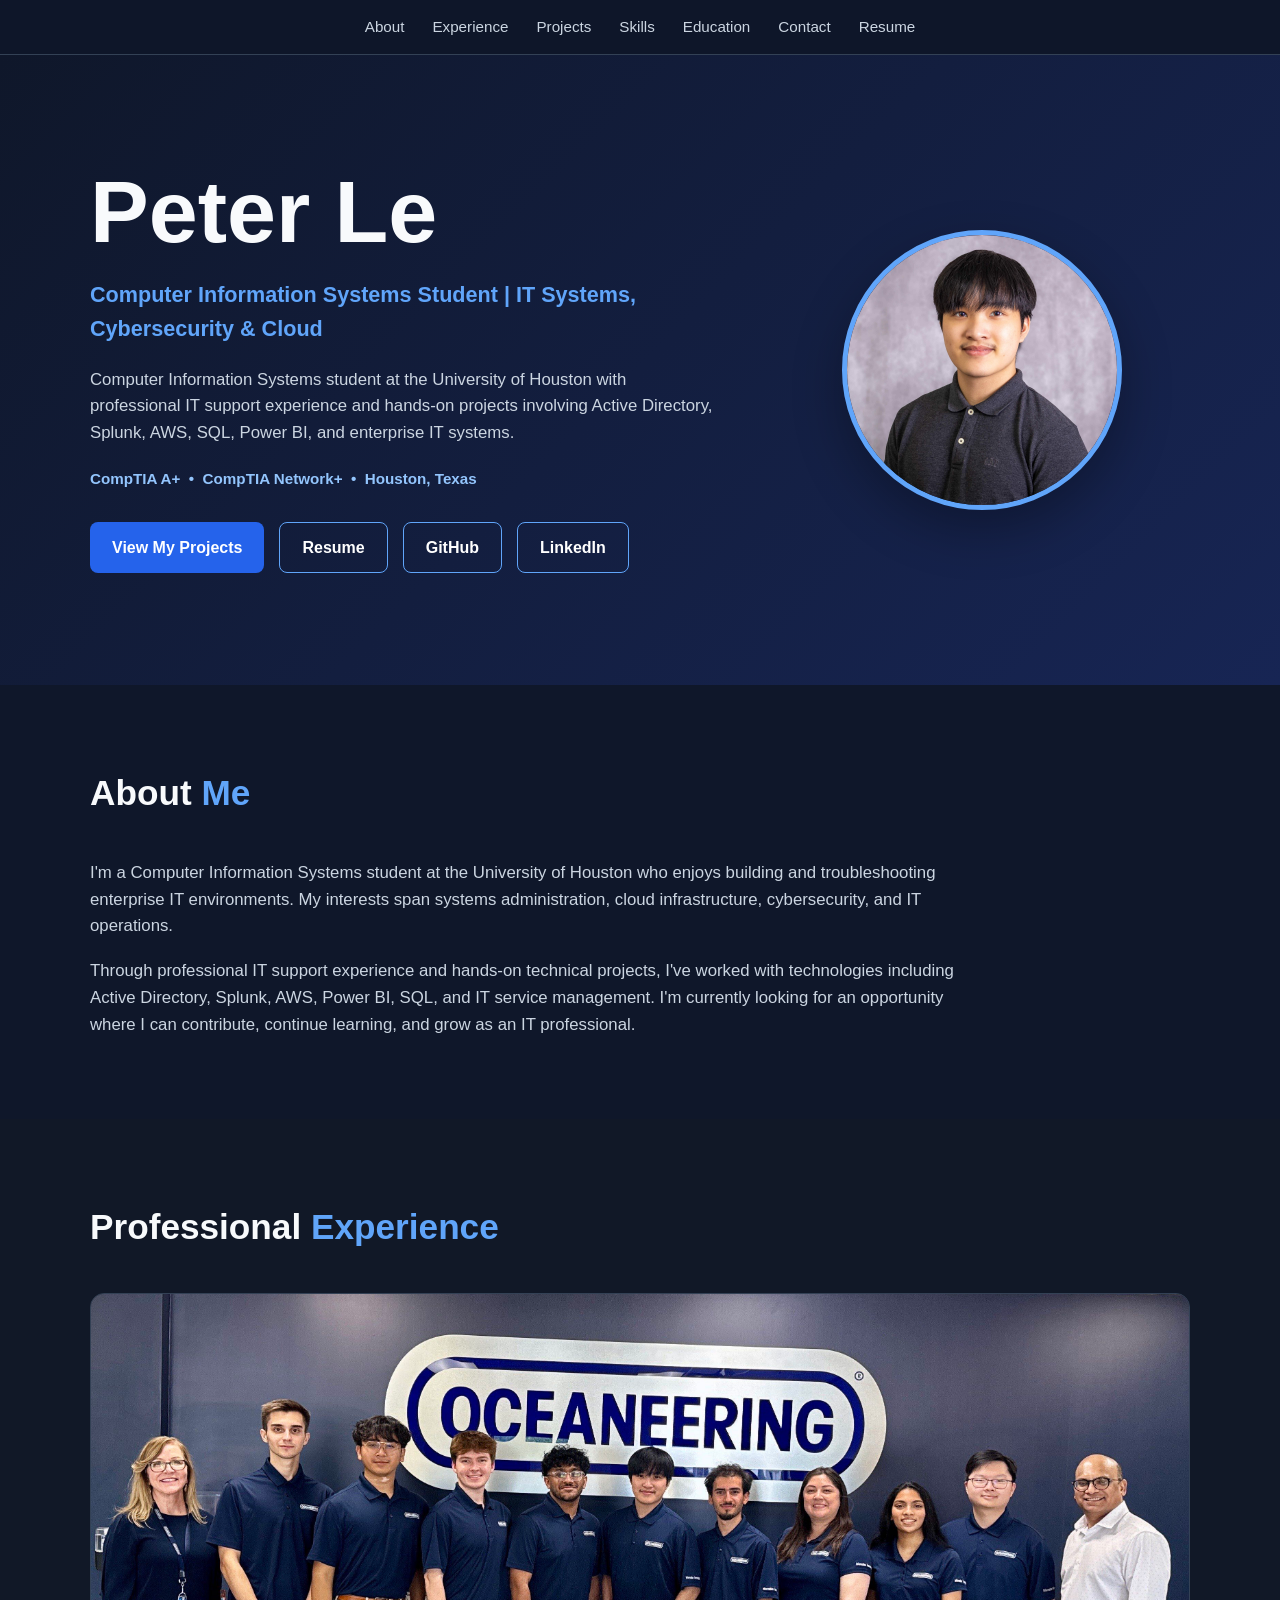
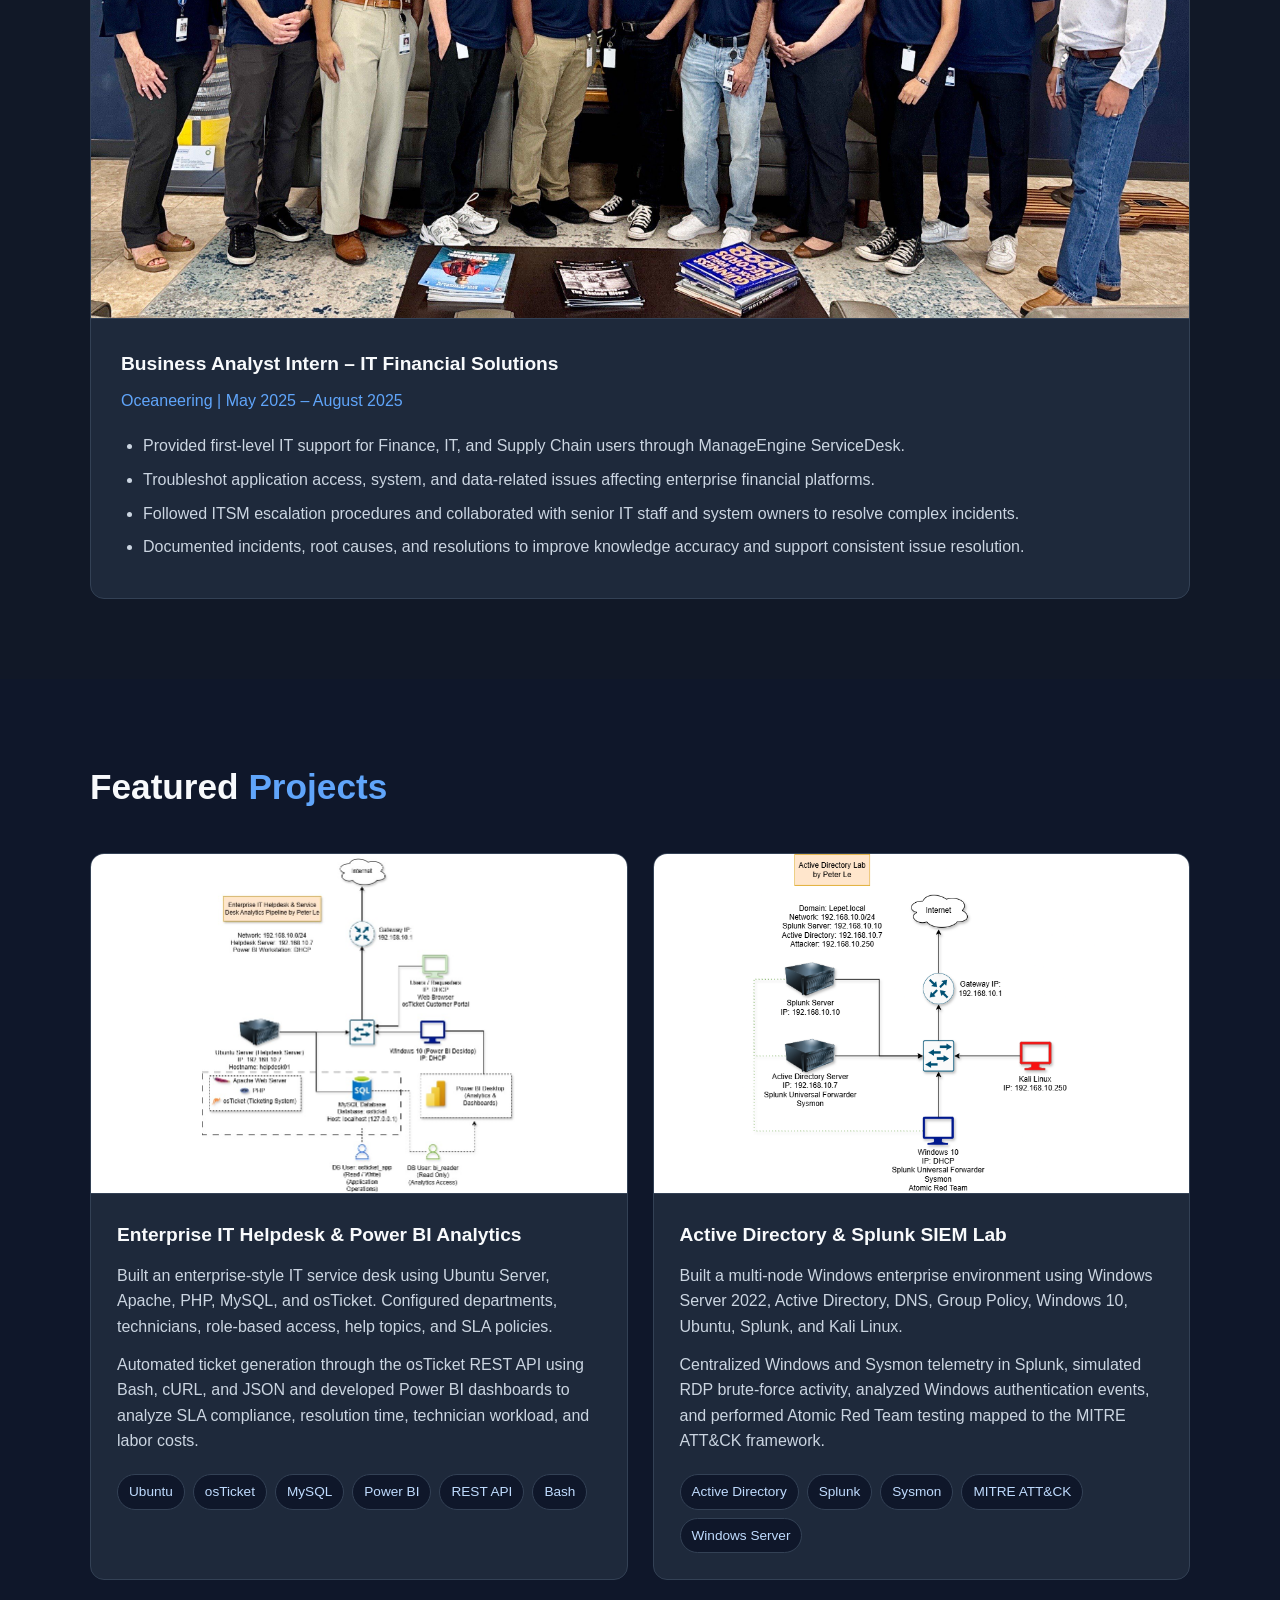
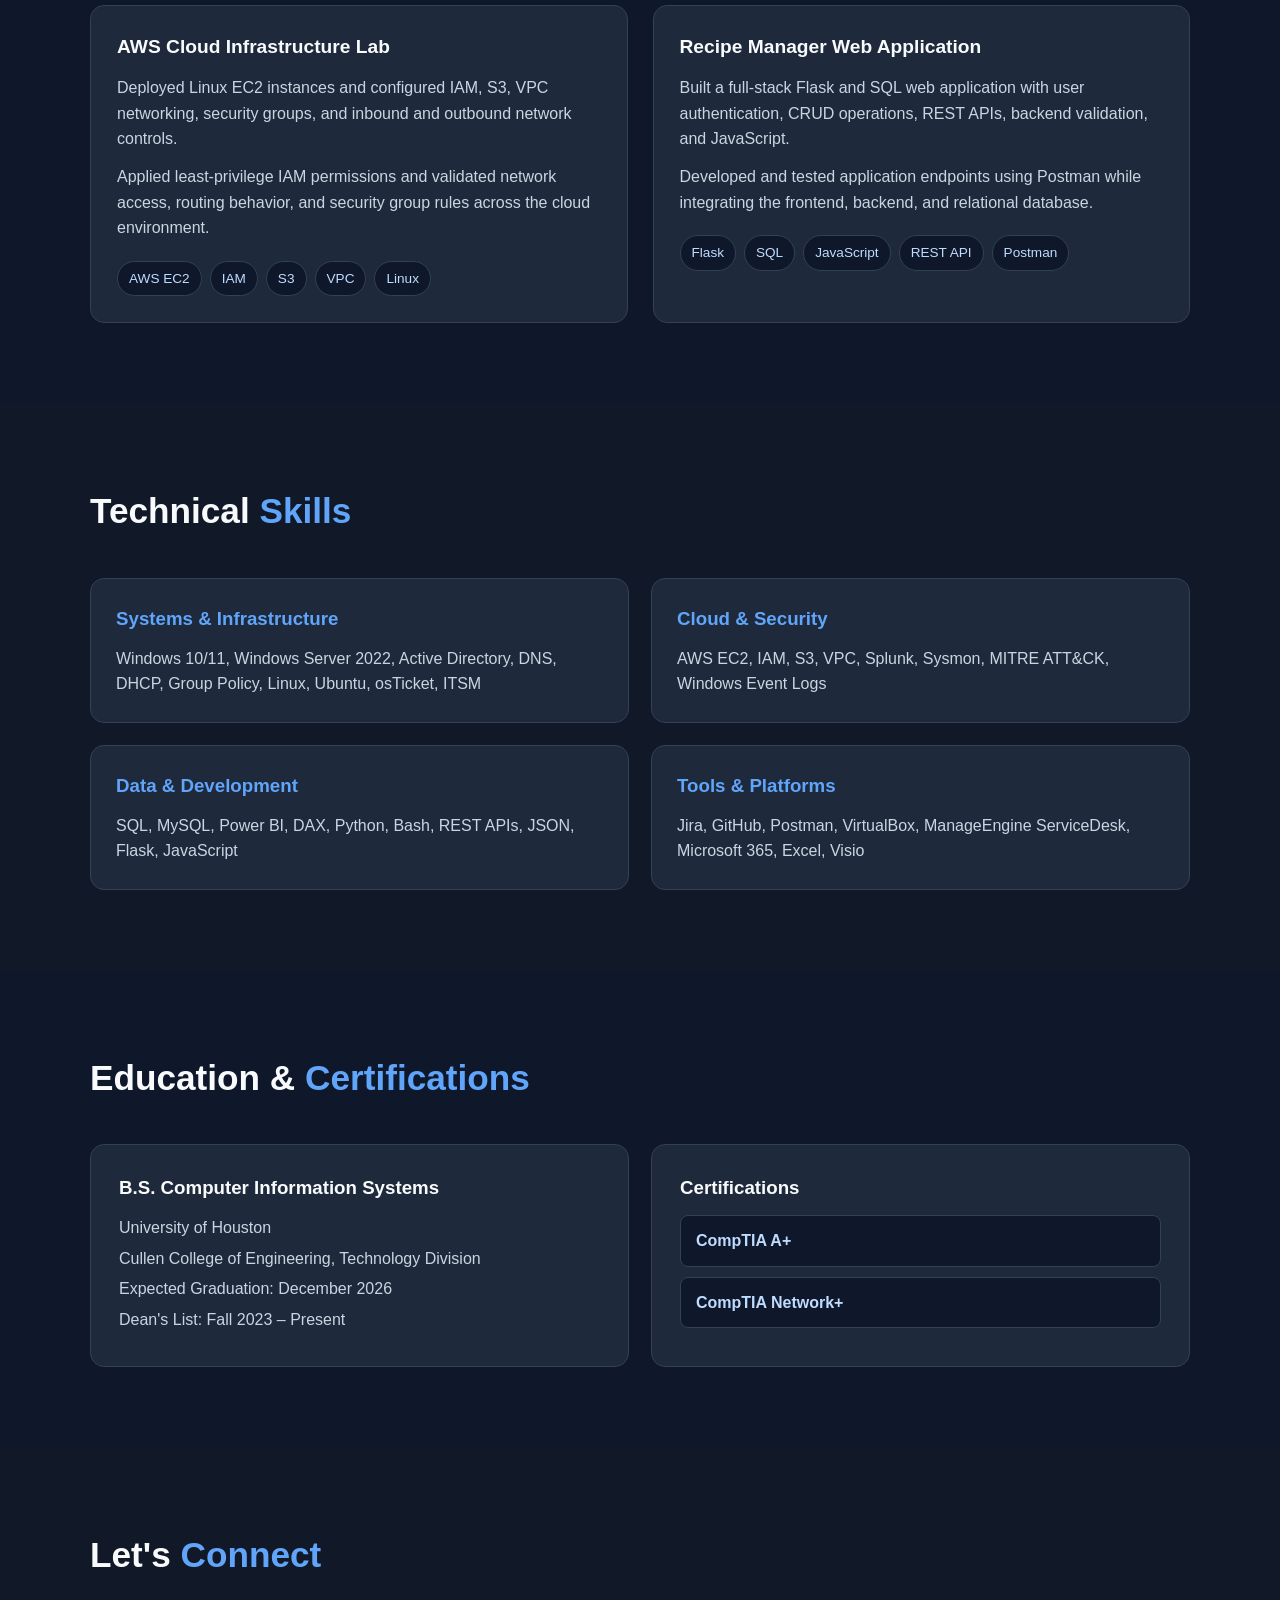
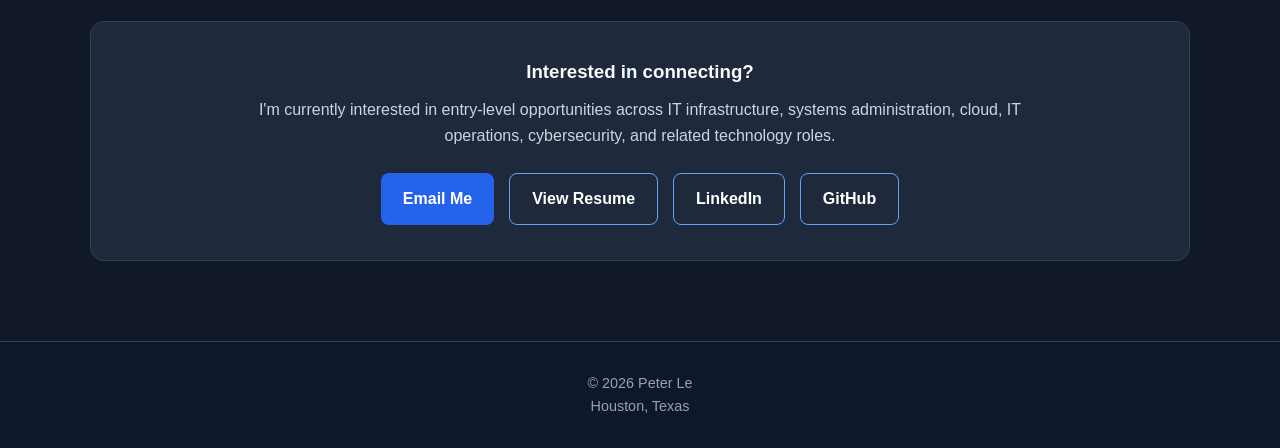
==== commit 6f696ca9: "Implement scroll reveal effect for elements Add script to reveal elements on scroll using Intersecti" ====
--- a/index.html
+++ b/index.html
@@ -642,7 +642,34 @@
 
   </footer>
 
-
+<script>
+  const revealElements = document.querySelectorAll(
+    "section .container, .project-card, .skill-group, .education-card"
+  );
+
+  revealElements.forEach((element) => {
+    element.classList.add("reveal");
+  });
+
+  const observer = new IntersectionObserver(
+    (entries) => {
+      entries.forEach((entry) => {
+        if (entry.isIntersecting) {
+          entry.target.classList.add("active");
+          observer.unobserve(entry.target);
+        }
+      });
+    },
+    {
+      threshold: 0.12
+    }
+  );
+
+  revealElements.forEach((element) => {
+    observer.observe(element);
+  });
+</script>
+  
 </body>
 
 </html>
--- a/style.css
+++ b/style.css
@@ -576,3 +576,155 @@
     padding: 20px;
   }
 }
+
+/* =========================
+   POLISH & ANIMATIONS
+========================= */
+
+body {
+  overflow-x: hidden;
+}
+
+/* Hero entrance animation */
+
+.hero-text {
+  animation: fadeSlideLeft 0.9s ease forwards;
+}
+
+.hero-photo {
+  animation: fadeSlideRight 0.9s ease forwards;
+}
+
+@keyframes fadeSlideLeft {
+  from {
+    opacity: 0;
+    transform: translateX(-35px);
+  }
+
+  to {
+    opacity: 1;
+    transform: translateX(0);
+  }
+}
+
+@keyframes fadeSlideRight {
+  from {
+    opacity: 0;
+    transform: translateX(35px);
+  }
+
+  to {
+    opacity: 1;
+    transform: translateX(0);
+  }
+}
+
+
+/* Scroll reveal */
+
+.reveal {
+  opacity: 0;
+  transform: translateY(35px);
+  transition:
+    opacity 0.7s ease,
+    transform 0.7s ease;
+}
+
+.reveal.active {
+  opacity: 1;
+  transform: translateY(0);
+}
+
+
+/* Buttons */
+
+.button {
+  display: inline-flex;
+  align-items: center;
+  justify-content: center;
+  gap: 9px;
+}
+
+.button i {
+  font-size: 1.1rem;
+}
+
+.button:hover {
+  transform: translateY(-3px);
+  box-shadow: 0 10px 25px rgba(37, 99, 235, 0.25);
+}
+
+
+/* Cards */
+
+.project-card,
+.skill-group,
+.education-card,
+.experience-card,
+.contact-card {
+  transition:
+    transform 0.25s ease,
+    border-color 0.25s ease,
+    box-shadow 0.25s ease;
+}
+
+.project-card:hover,
+.skill-group:hover,
+.education-card:hover {
+  transform: translateY(-6px);
+  border-color: #60a5fa;
+  box-shadow: 0 15px 35px rgba(0, 0, 0, 0.18);
+}
+
+
+/* Profile photo */
+
+.profile-photo {
+  transition:
+    transform 0.3s ease,
+    box-shadow 0.3s ease;
+}
+
+.profile-photo:hover {
+  transform: scale(1.03);
+  box-shadow:
+    0 0 0 8px rgba(96, 165, 250, 0.08),
+    0 20px 50px rgba(0, 0, 0, 0.35);
+}
+
+
+/* Navigation */
+
+nav a {
+  position: relative;
+}
+
+nav a::after {
+  content: "";
+  position: absolute;
+  left: 0;
+  bottom: -5px;
+  width: 0;
+  height: 2px;
+  background: #60a5fa;
+  transition: width 0.25s ease;
+}
+
+nav a:hover::after {
+  width: 100%;
+}
+
+
+/* Respect reduced-motion settings */
+
+@media (prefers-reduced-motion: reduce) {
+
+  *,
+  *::before,
+  *::after {
+    animation-duration: 0.01ms !important;
+    animation-iteration-count: 1 !important;
+    transition-duration: 0.01ms !important;
+    scroll-behavior: auto !important;
+  }
+}
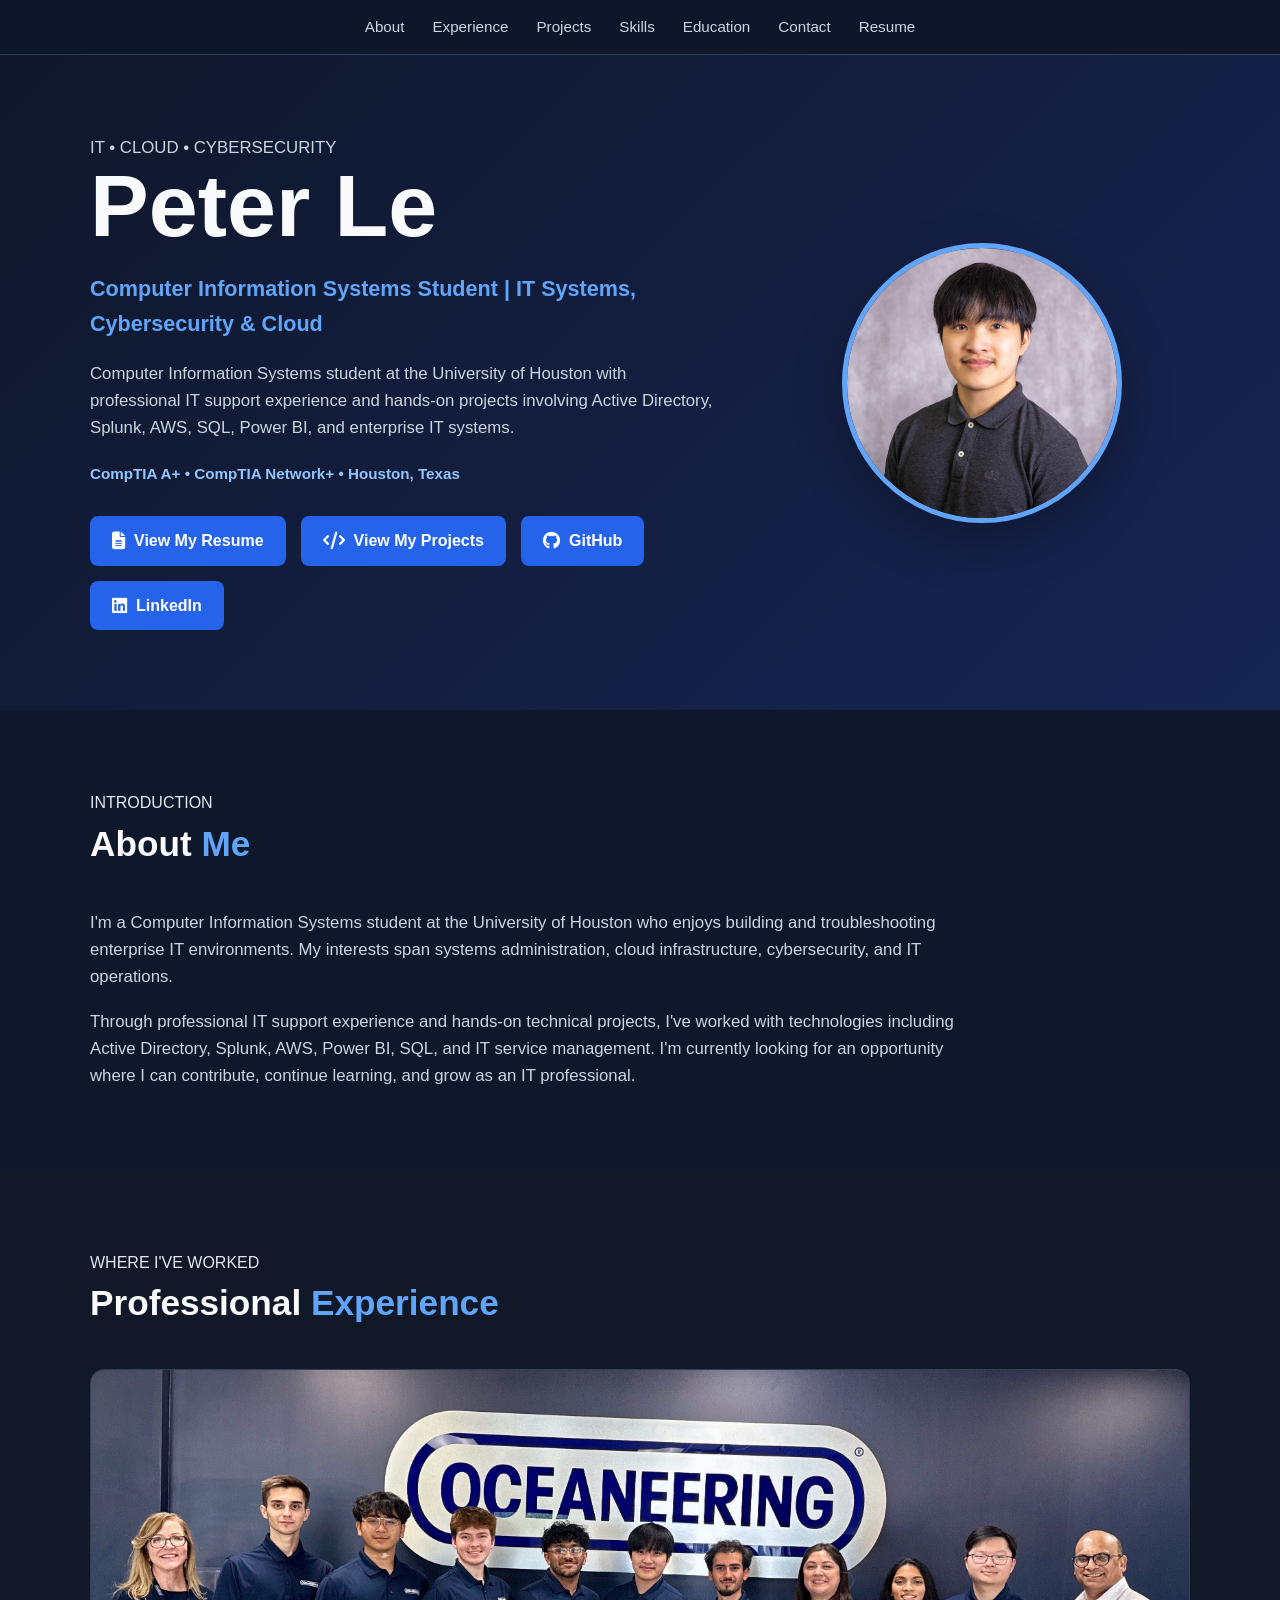
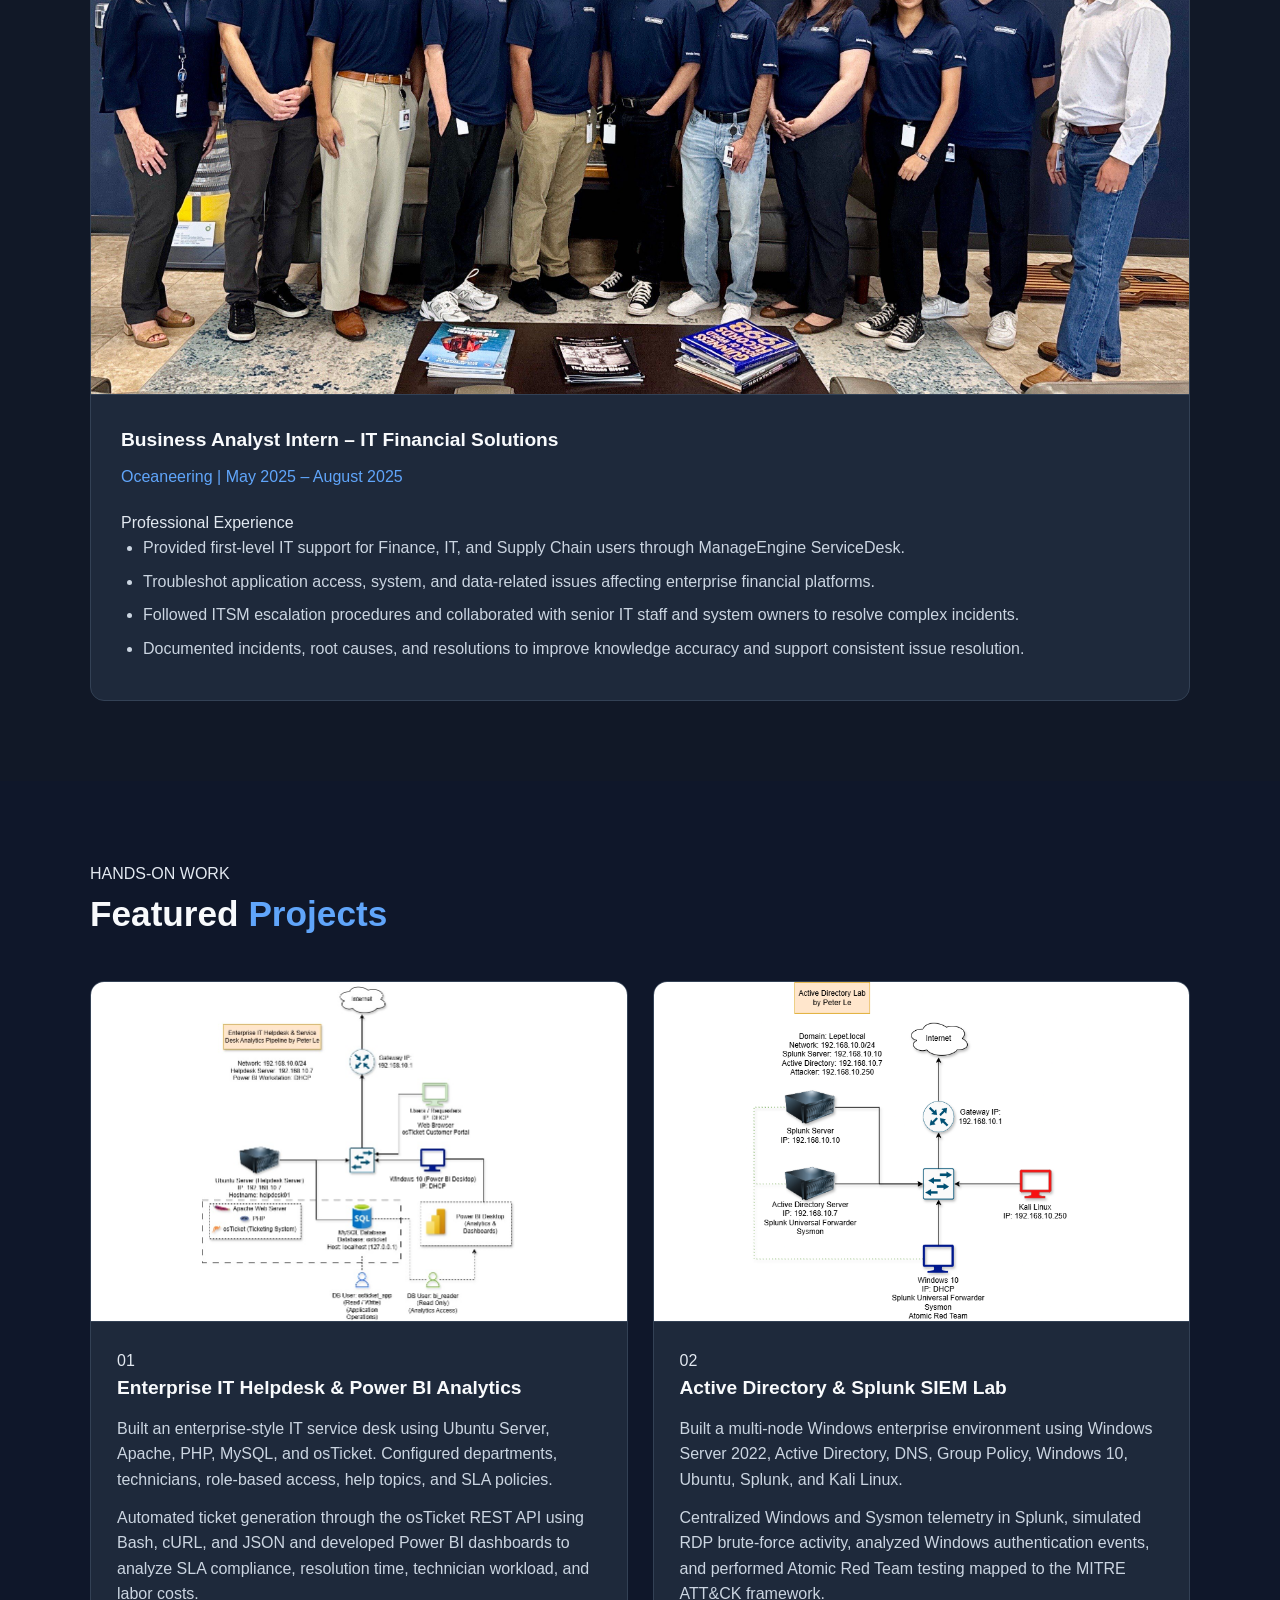
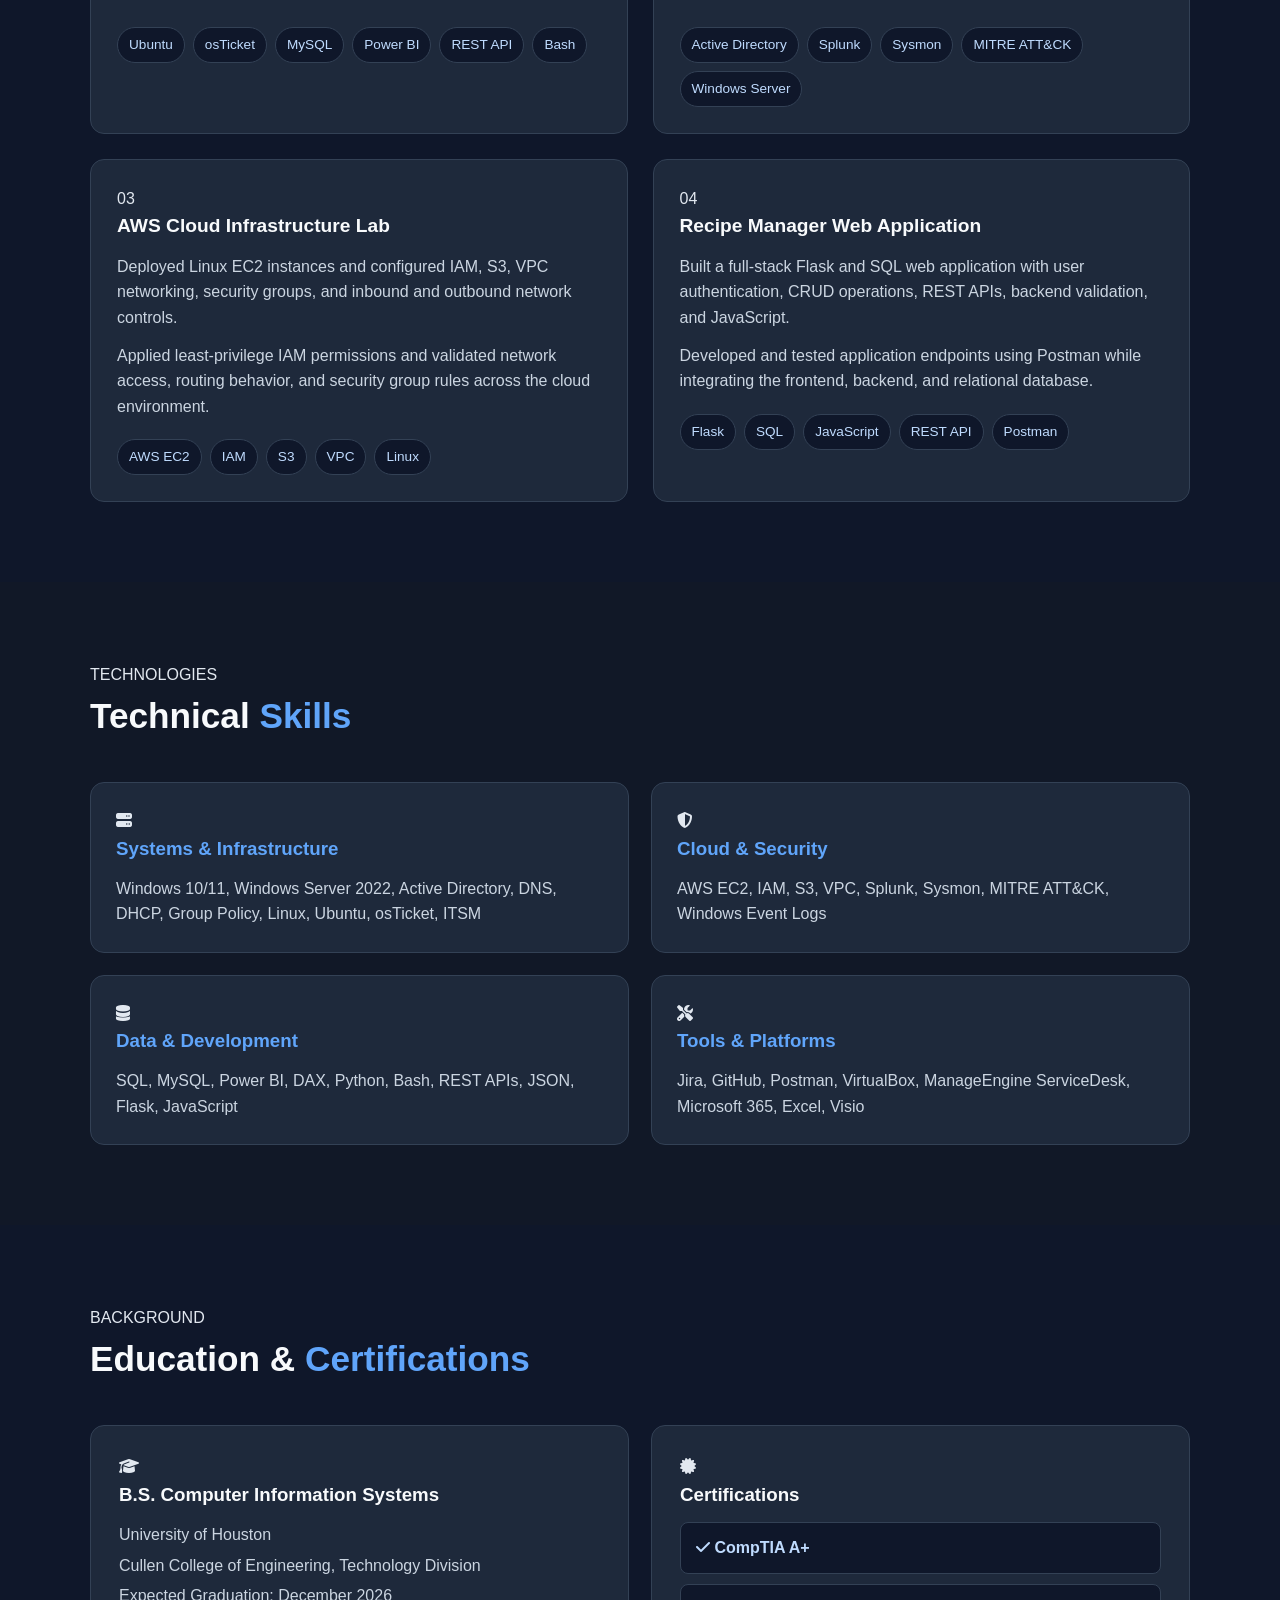
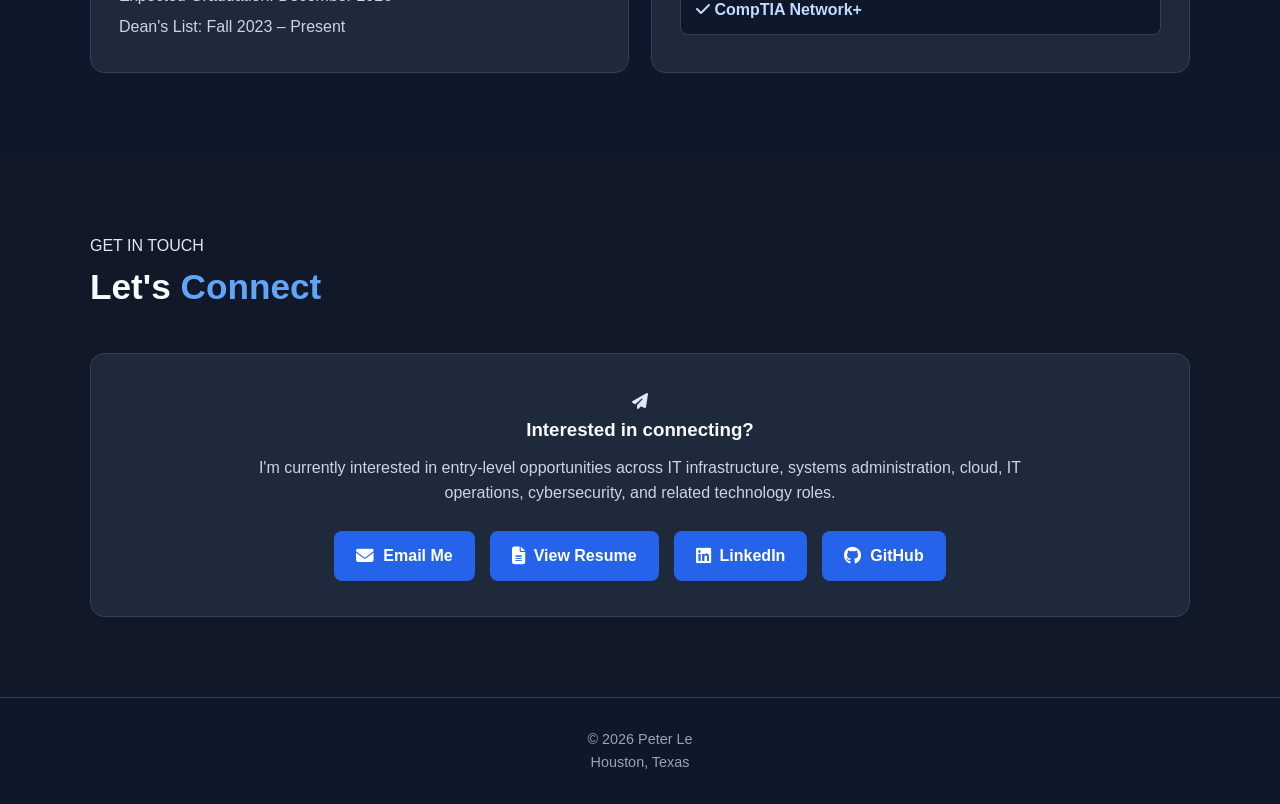
==== commit 8455b7df: "Enhance index.html with meta tags and animations Added meta description and improved section structu" ====
--- a/index.html
+++ b/index.html
@@ -5,9 +5,20 @@
   <meta charset="UTF-8" />
   <meta name="viewport" content="width=device-width, initial-scale=1.0" />
 
+  <meta
+    name="description"
+    content="Peter Le - Computer Information Systems student specializing in IT systems, cybersecurity, cloud infrastructure, and enterprise technology."
+  />
+
   <title>Peter Le | IT, Cloud & Cybersecurity Portfolio</title>
 
   <link rel="stylesheet" href="style.css" />
+
+  <!-- Font Awesome for GitHub / LinkedIn icons -->
+  <link
+    rel="stylesheet"
+    href="https://cdnjs.cloudflare.com/ajax/libs/font-awesome/6.5.2/css/all.min.css"
+  />
 </head>
 
 <body>
@@ -17,7 +28,7 @@
   ========================== -->
 
   <nav>
-    <div class="container">
+    <div class="container nav-container">
 
       <a href="#about">About</a>
       <a href="#experience">Experience</a>
@@ -44,9 +55,22 @@
 
   <header class="hero">
 
+    <!-- Animated background elements -->
+
+    <div class="hero-grid"></div>
+
+    <div class="hero-blob blob-one"></div>
+    <div class="hero-blob blob-two"></div>
+    <div class="hero-blob blob-three"></div>
+
+
     <div class="container hero-content">
 
       <div class="hero-text">
+
+        <p class="hero-label">
+          IT • CLOUD • CYBERSECURITY
+        </p>
 
         <h1>Peter Le</h1>
 
@@ -55,7 +79,7 @@
           IT Systems, Cybersecurity & Cloud
         </h2>
 
-        <p>
+        <p class="hero-description">
           Computer Information Systems student at the University of Houston
           with professional IT support experience and hands-on projects
           involving Active Directory, Splunk, AWS, SQL, Power BI, and
@@ -63,41 +87,64 @@
         </p>
 
         <div class="hero-credentials">
-          CompTIA A+ &nbsp;•&nbsp;
-          CompTIA Network+ &nbsp;•&nbsp;
-          Houston, Texas
-        </div>
+          <span>CompTIA A+</span>
+          <span>•</span>
+          <span>CompTIA Network+</span>
+          <span>•</span>
+          <span>Houston, Texas</span>
+        </div>
+
+
+        <!-- HERO BUTTONS -->
 
         <div class="button-row">
 
-          <a class="button" href="#projects">
-            View My Projects
-          </a>
+          <!-- PRIMARY BLUE BUTTON -->
 
           <a
-            class="button secondary"
+            class="button primary-button"
             href="Peter-Le-Resume.pdf"
             target="_blank"
             rel="noopener noreferrer"
           >
-            Resume
+            <i class="fa-solid fa-file-lines"></i>
+            View My Resume
           </a>
 
+
+          <!-- GRAY BUTTON -->
+
           <a
-            class="button secondary"
+            class="button secondary-button"
+            href="#projects"
+          >
+            <i class="fa-solid fa-code"></i>
+            View My Projects
+          </a>
+
+
+          <!-- GITHUB -->
+
+          <a
+            class="button secondary-button"
             href="https://github.com/ptrxle"
             target="_blank"
             rel="noopener noreferrer"
           >
+            <i class="fa-brands fa-github"></i>
             GitHub
           </a>
 
+
+          <!-- LINKEDIN -->
+
           <a
-            class="button secondary"
+            class="button secondary-button"
             href="https://www.linkedin.com/in/leptr"
             target="_blank"
             rel="noopener noreferrer"
           >
+            <i class="fa-brands fa-linkedin"></i>
             LinkedIn
           </a>
 
@@ -106,17 +153,30 @@
       </div>
 
 
+      <!-- PROFILE PHOTO -->
+
       <div class="hero-photo">
 
-        <img
-          src="profile.jpg"
-          alt="Peter Le professional headshot"
-          class="profile-photo"
-        />
+        <div class="profile-photo-glow">
+
+          <img
+            src="profile.jpg"
+            alt="Peter Le professional headshot"
+            class="profile-photo"
+          />
+
+        </div>
 
       </div>
 
     </div>
+
+
+    <!-- Scroll indicator -->
+
+    <a href="#about" class="scroll-indicator" aria-label="Scroll to About section">
+      <span></span>
+    </a>
 
   </header>
 
@@ -129,26 +189,34 @@
 
     <section id="about">
 
-      <div class="container">
+      <div class="container reveal">
+
+        <p class="section-label">
+          INTRODUCTION
+        </p>
 
         <h2 class="section-title">
           About <span>Me</span>
         </h2>
 
-        <p class="about-text">
-          I'm a Computer Information Systems student at the University of
-          Houston who enjoys building and troubleshooting enterprise IT
-          environments. My interests span systems administration, cloud
-          infrastructure, cybersecurity, and IT operations.
-        </p>
-
-        <p class="about-text about-second">
-          Through professional IT support experience and hands-on technical
-          projects, I've worked with technologies including Active Directory,
-          Splunk, AWS, Power BI, SQL, and IT service management. I'm currently
-          looking for an opportunity where I can contribute, continue learning,
-          and grow as an IT professional.
-        </p>
+        <div class="about-content">
+
+          <p class="about-text">
+            I'm a Computer Information Systems student at the University of
+            Houston who enjoys building and troubleshooting enterprise IT
+            environments. My interests span systems administration, cloud
+            infrastructure, cybersecurity, and IT operations.
+          </p>
+
+          <p class="about-text about-second">
+            Through professional IT support experience and hands-on technical
+            projects, I've worked with technologies including Active Directory,
+            Splunk, AWS, Power BI, SQL, and IT service management. I'm currently
+            looking for an opportunity where I can contribute, continue learning,
+            and grow as an IT professional.
+          </p>
+
+        </div>
 
       </div>
 
@@ -161,29 +229,52 @@
 
     <section id="experience">
 
-      <div class="container">
+      <div class="container reveal">
+
+        <p class="section-label">
+          WHERE I'VE WORKED
+        </p>
 
         <h2 class="section-title">
           Professional <span>Experience</span>
         </h2>
 
-        <div class="experience-card experience-featured">
-
-          <img
-            src="images/oceaneering-experience.jpg"
-            alt="Oceaneering internship team"
-            class="oceaneering-photo"
-          />
+
+        <div class="experience-card">
+
+          <div class="experience-photo-wrapper">
+
+            <img
+              src="images/oceaneering-experience.jpg"
+              alt="Oceaneering internship team"
+              class="oceaneering-photo"
+            />
+
+          </div>
+
 
           <div class="experience-content">
 
-            <h3>
-              Business Analyst Intern – IT Financial Solutions
-            </h3>
-
-            <p class="meta">
-              Oceaneering | May 2025 – August 2025
-            </p>
+            <div class="experience-heading">
+
+              <div>
+
+                <h3>
+                  Business Analyst Intern – IT Financial Solutions
+                </h3>
+
+                <p class="meta">
+                  Oceaneering | May 2025 – August 2025
+                </p>
+
+              </div>
+
+              <div class="experience-badge">
+                Professional Experience
+              </div>
+
+            </div>
+
 
             <ul>
 
@@ -226,16 +317,25 @@
 
       <div class="container">
 
-        <h2 class="section-title">
-          Featured <span>Projects</span>
-        </h2>
+        <div class="reveal">
+
+          <p class="section-label">
+            HANDS-ON WORK
+          </p>
+
+          <h2 class="section-title">
+            Featured <span>Projects</span>
+          </h2>
+
+        </div>
+
 
         <div class="projects-grid">
 
 
           <!-- PROJECT 1 -->
 
-          <div class="project-card featured-project">
+          <article class="project-card reveal">
 
             <div class="project-image-container">
 
@@ -247,7 +347,12 @@
 
             </div>
 
+
             <div class="project-content">
+
+              <div class="project-number">
+                01
+              </div>
 
               <h3>
                 Enterprise IT Helpdesk & Power BI Analytics
@@ -266,6 +371,7 @@
                 workload, and labor costs.
               </p>
 
+
               <div class="tech-tags">
 
                 <span class="tech-tag">Ubuntu</span>
@@ -279,12 +385,12 @@
 
             </div>
 
-          </div>
+          </article>
 
 
           <!-- PROJECT 2 -->
 
-          <div class="project-card featured-project">
+          <article class="project-card reveal">
 
             <div class="project-image-container">
 
@@ -296,7 +402,12 @@
 
             </div>
 
+
             <div class="project-content">
+
+              <div class="project-number">
+                02
+              </div>
 
               <h3>
                 Active Directory & Splunk SIEM Lab
@@ -315,6 +426,7 @@
                 MITRE ATT&CK framework.
               </p>
 
+
               <div class="tech-tags">
 
                 <span class="tech-tag">Active Directory</span>
@@ -327,14 +439,18 @@
 
             </div>
 
-          </div>
+          </article>
 
 
           <!-- PROJECT 3 -->
 
-          <div class="project-card project-card-no-image">
+          <article class="project-card project-card-no-image reveal">
 
             <div class="project-content">
+
+              <div class="project-number">
+                03
+              </div>
 
               <h3>
                 AWS Cloud Infrastructure Lab
@@ -348,9 +464,10 @@
 
               <p class="project-extra">
                 Applied least-privilege IAM permissions and validated network
-                access, routing behavior, and security group rules across the
-                cloud environment.
+                access, routing behavior, and security group rules across
+                the cloud environment.
               </p>
+
 
               <div class="tech-tags">
 
@@ -364,14 +481,18 @@
 
             </div>
 
-          </div>
+          </article>
 
 
           <!-- PROJECT 4 -->
 
-          <div class="project-card project-card-no-image">
+          <article class="project-card project-card-no-image reveal">
 
             <div class="project-content">
+
+              <div class="project-number">
+                04
+              </div>
 
               <h3>
                 Recipe Manager Web Application
@@ -389,6 +510,7 @@
                 database.
               </p>
 
+
               <div class="tech-tags">
 
                 <span class="tech-tag">Flask</span>
@@ -401,7 +523,7 @@
 
             </div>
 
-          </div>
+          </article>
 
 
         </div>
@@ -419,14 +541,27 @@
 
       <div class="container">
 
-        <h2 class="section-title">
-          Technical <span>Skills</span>
-        </h2>
+        <div class="reveal">
+
+          <p class="section-label">
+            TECHNOLOGIES
+          </p>
+
+          <h2 class="section-title">
+            Technical <span>Skills</span>
+          </h2>
+
+        </div>
+
 
         <div class="skills-grid">
 
 
-          <div class="skill-group">
+          <div class="skill-group reveal">
+
+            <div class="skill-icon">
+              <i class="fa-solid fa-server"></i>
+            </div>
 
             <h3>
               Systems & Infrastructure
@@ -440,7 +575,11 @@
           </div>
 
 
-          <div class="skill-group">
+          <div class="skill-group reveal">
+
+            <div class="skill-icon">
+              <i class="fa-solid fa-shield-halved"></i>
+            </div>
 
             <h3>
               Cloud & Security
@@ -454,7 +593,11 @@
           </div>
 
 
-          <div class="skill-group">
+          <div class="skill-group reveal">
+
+            <div class="skill-icon">
+              <i class="fa-solid fa-database"></i>
+            </div>
 
             <h3>
               Data & Development
@@ -468,7 +611,11 @@
           </div>
 
 
-          <div class="skill-group">
+          <div class="skill-group reveal">
+
+            <div class="skill-icon">
+              <i class="fa-solid fa-screwdriver-wrench"></i>
+            </div>
 
             <h3>
               Tools & Platforms
@@ -491,27 +638,40 @@
 
 
     <!-- =========================
-         EDUCATION & CERTIFICATIONS
+         EDUCATION
     ========================== -->
 
     <section id="education">
 
       <div class="container">
 
-        <h2 class="section-title">
-          Education & <span>Certifications</span>
-        </h2>
+        <div class="reveal">
+
+          <p class="section-label">
+            BACKGROUND
+          </p>
+
+          <h2 class="section-title">
+            Education & <span>Certifications</span>
+          </h2>
+
+        </div>
+
 
         <div class="education-grid">
 
 
-          <div class="education-card">
+          <div class="education-card reveal">
+
+            <div class="education-icon">
+              <i class="fa-solid fa-graduation-cap"></i>
+            </div>
 
             <h3>
               B.S. Computer Information Systems
             </h3>
 
-            <p>
+            <p class="education-highlight">
               University of Houston
             </p>
 
@@ -530,17 +690,23 @@
           </div>
 
 
-          <div class="education-card">
+          <div class="education-card reveal">
+
+            <div class="education-icon">
+              <i class="fa-solid fa-certificate"></i>
+            </div>
 
             <h3>
               Certifications
             </h3>
 
             <div class="certification-item">
+              <i class="fa-solid fa-check"></i>
               CompTIA A+
             </div>
 
             <div class="certification-item">
+              <i class="fa-solid fa-check"></i>
               CompTIA Network+
             </div>
 
@@ -560,13 +726,22 @@
 
     <section id="contact">
 
-      <div class="container">
+      <div class="container reveal">
+
+        <p class="section-label">
+          GET IN TOUCH
+        </p>
 
         <h2 class="section-title">
           Let's <span>Connect</span>
         </h2>
 
+
         <div class="contact-card">
+
+          <div class="contact-icon">
+            <i class="fa-solid fa-paper-plane"></i>
+          </div>
 
           <h3>
             Interested in connecting?
@@ -578,39 +753,47 @@
             cybersecurity, and related technology roles.
           </p>
 
+
           <div class="contact-links">
 
             <a
-              class="button"
+              class="button primary-button"
               href="mailto:lepeter2022@gmail.com"
             >
+              <i class="fa-solid fa-envelope"></i>
               Email Me
             </a>
 
+
             <a
-              class="button secondary"
+              class="button secondary-button"
               href="Peter-Le-Resume.pdf"
               target="_blank"
               rel="noopener noreferrer"
             >
+              <i class="fa-solid fa-file-lines"></i>
               View Resume
             </a>
 
+
             <a
-              class="button secondary"
+              class="button secondary-button"
               href="https://www.linkedin.com/in/leptr"
               target="_blank"
               rel="noopener noreferrer"
             >
+              <i class="fa-brands fa-linkedin"></i>
               LinkedIn
             </a>
 
+
             <a
-              class="button secondary"
+              class="button secondary-button"
               href="https://github.com/ptrxle"
               target="_blank"
               rel="noopener noreferrer"
             >
+              <i class="fa-brands fa-github"></i>
               GitHub
             </a>
 
@@ -621,7 +804,6 @@
       </div>
 
     </section>
-
 
   </main>
 
@@ -642,34 +824,45 @@
 
   </footer>
 
-<script>
-  const revealElements = document.querySelectorAll(
-    "section .container, .project-card, .skill-group, .education-card"
-  );
-
-  revealElements.forEach((element) => {
-    element.classList.add("reveal");
-  });
-
-  const observer = new IntersectionObserver(
-    (entries) => {
-      entries.forEach((entry) => {
-        if (entry.isIntersecting) {
-          entry.target.classList.add("active");
-          observer.unobserve(entry.target);
-        }
-      });
-    },
-    {
-      threshold: 0.12
-    }
-  );
-
-  revealElements.forEach((element) => {
-    observer.observe(element);
-  });
-</script>
-  
+
+  <!-- =========================
+       SCROLL ANIMATION SCRIPT
+  ========================== -->
+
+  <script>
+
+    const revealElements = document.querySelectorAll(".reveal");
+
+    const revealObserver = new IntersectionObserver(
+      (entries, observer) => {
+
+        entries.forEach((entry) => {
+
+          if (entry.isIntersecting) {
+
+            entry.target.classList.add("active");
+
+            observer.unobserve(entry.target);
+
+          }
+
+        });
+
+      },
+      {
+        threshold: 0.12
+      }
+    );
+
+
+    revealElements.forEach((element) => {
+
+      revealObserver.observe(element);
+
+    });
+
+  </script>
+
 </body>
 
 </html>
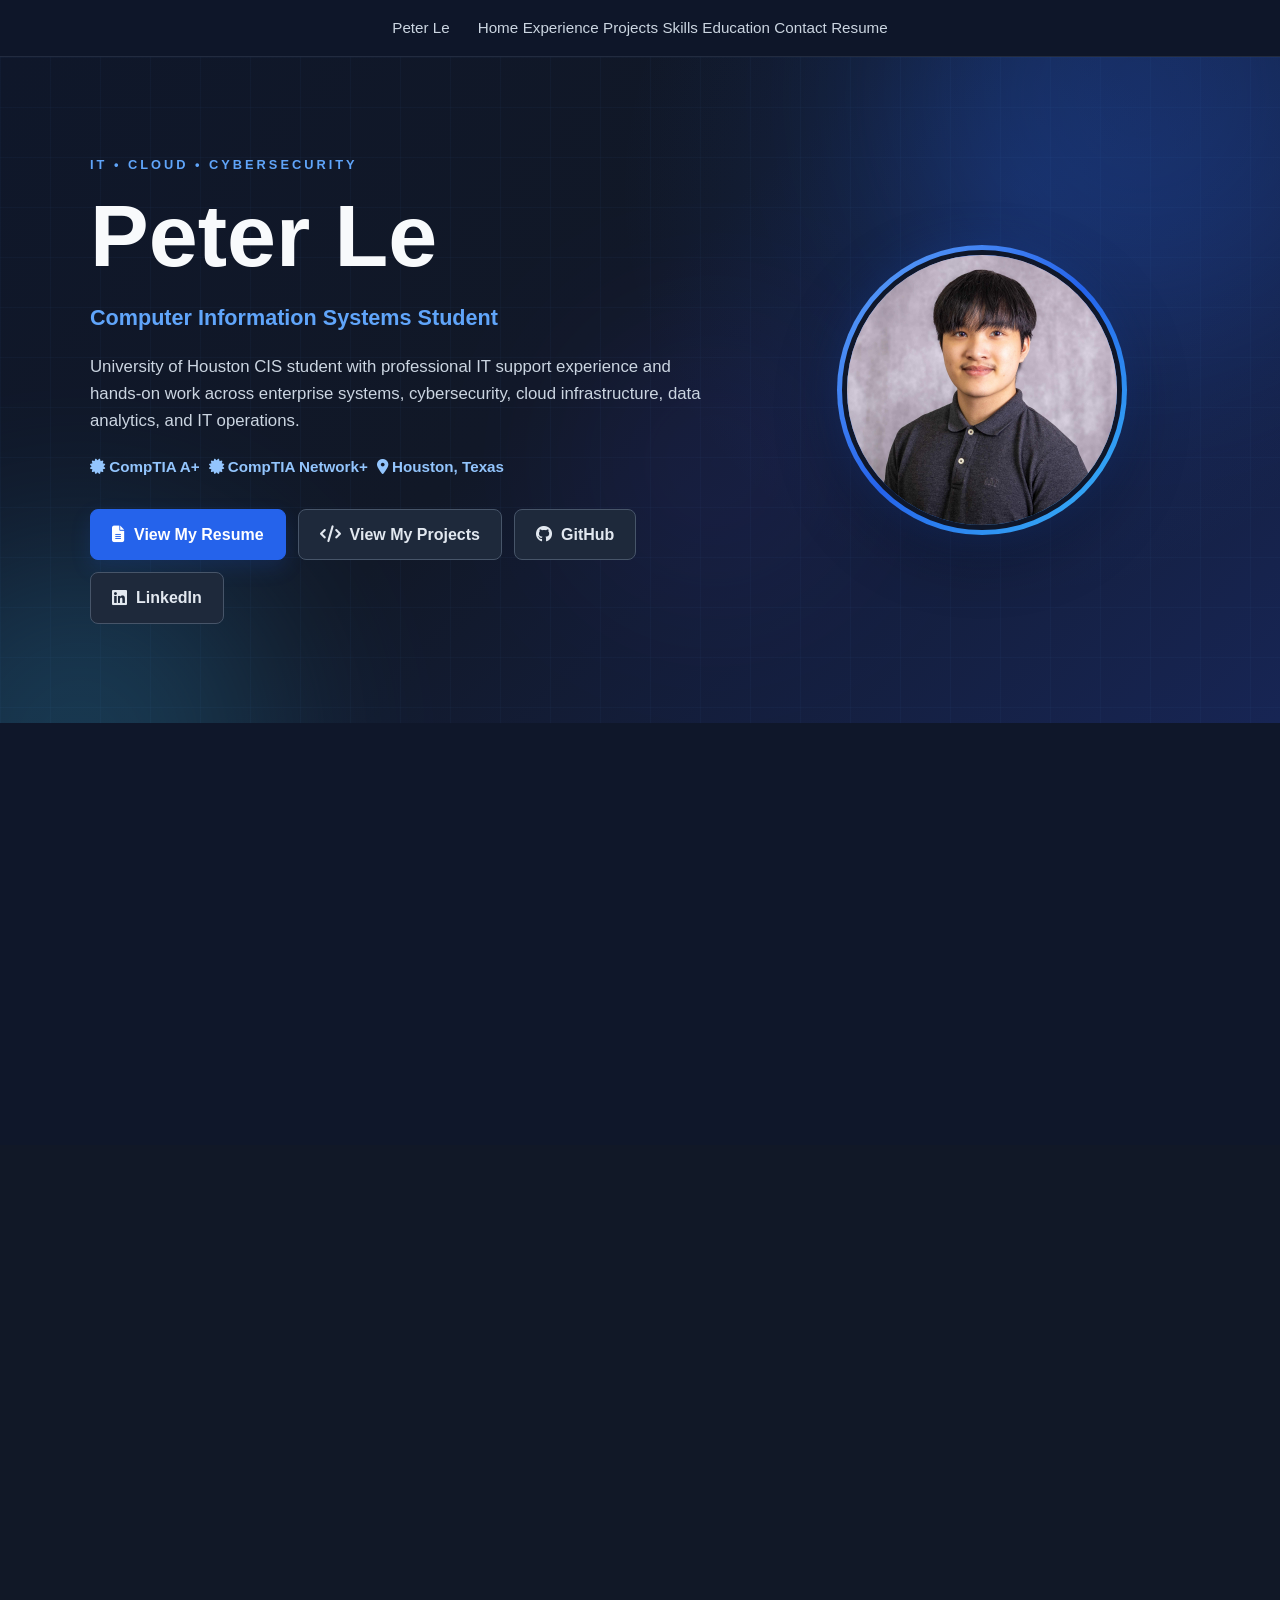
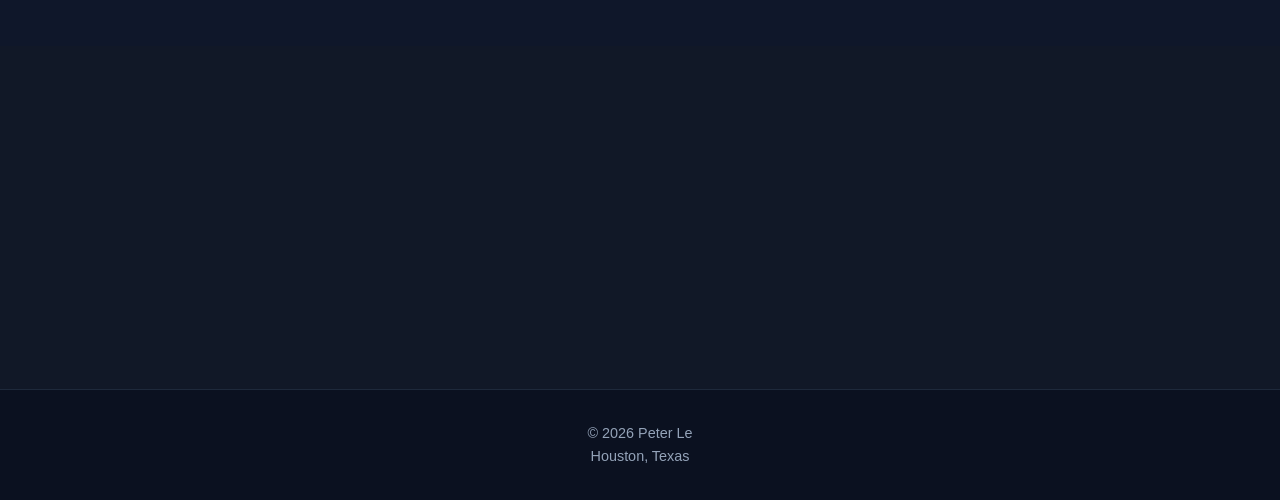
==== commit 49fe85f7: "Refactor index.html for clarity and navigation updates Updated content and structure for improved cl" ====
--- a/index.html
+++ b/index.html
@@ -7,14 +7,13 @@
 
   <meta
     name="description"
-    content="Peter Le - Computer Information Systems student specializing in IT systems, cybersecurity, cloud infrastructure, and enterprise technology."
+    content="Peter Le - Computer Information Systems student focused on IT systems, cybersecurity, cloud infrastructure, and enterprise technology."
   />
 
-  <title>Peter Le | IT, Cloud & Cybersecurity Portfolio</title>
+  <title>Peter Le | IT, Cloud & Cybersecurity</title>
 
   <link rel="stylesheet" href="style.css" />
 
-  <!-- Font Awesome for GitHub / LinkedIn icons -->
   <link
     rel="stylesheet"
     href="https://cdnjs.cloudflare.com/ajax/libs/font-awesome/6.5.2/css/all.min.css"
@@ -23,39 +22,38 @@
 
 <body>
 
-  <!-- =========================
-       NAVIGATION
-  ========================== -->
+  <!-- NAVIGATION -->
 
   <nav>
     <div class="container nav-container">
 
-      <a href="#about">About</a>
-      <a href="#experience">Experience</a>
-      <a href="#projects">Projects</a>
-      <a href="#skills">Skills</a>
-      <a href="#education">Education</a>
-      <a href="#contact">Contact</a>
-
-      <a
-        href="Peter-Le-Resume.pdf"
-        target="_blank"
-        rel="noopener noreferrer"
-      >
-        Resume
-      </a>
+      <a class="nav-name" href="index.html">Peter Le</a>
+
+      <div class="nav-links">
+        <a class="active" href="index.html">Home</a>
+        <a href="experience.html">Experience</a>
+        <a href="projects.html">Projects</a>
+        <a href="skills.html">Skills</a>
+        <a href="education.html">Education</a>
+        <a href="contact.html">Contact</a>
+
+        <a
+          class="nav-resume"
+          href="Peter-Le-Resume.pdf"
+          target="_blank"
+          rel="noopener noreferrer"
+        >
+          Resume
+        </a>
+      </div>
 
     </div>
   </nav>
 
 
-  <!-- =========================
-       HERO
-  ========================== -->
+  <!-- HERO -->
 
   <header class="hero">
-
-    <!-- Animated background elements -->
 
     <div class="hero-grid"></div>
 
@@ -75,31 +73,37 @@
         <h1>Peter Le</h1>
 
         <h2>
-          Computer Information Systems Student |
-          IT Systems, Cybersecurity & Cloud
+          Computer Information Systems Student
         </h2>
 
         <p class="hero-description">
-          Computer Information Systems student at the University of Houston
-          with professional IT support experience and hands-on projects
-          involving Active Directory, Splunk, AWS, SQL, Power BI, and
-          enterprise IT systems.
+          University of Houston CIS student with professional IT support
+          experience and hands-on work across enterprise systems,
+          cybersecurity, cloud infrastructure, data analytics, and IT
+          operations.
         </p>
 
         <div class="hero-credentials">
-          <span>CompTIA A+</span>
-          <span>•</span>
-          <span>CompTIA Network+</span>
-          <span>•</span>
-          <span>Houston, Texas</span>
-        </div>
-
-
-        <!-- HERO BUTTONS -->
+
+          <span>
+            <i class="fa-solid fa-certificate"></i>
+            CompTIA A+
+          </span>
+
+          <span>
+            <i class="fa-solid fa-certificate"></i>
+            CompTIA Network+
+          </span>
+
+          <span>
+            <i class="fa-solid fa-location-dot"></i>
+            Houston, Texas
+          </span>
+
+        </div>
+
 
         <div class="button-row">
-
-          <!-- PRIMARY BLUE BUTTON -->
 
           <a
             class="button primary-button"
@@ -111,19 +115,13 @@
             View My Resume
           </a>
 
-
-          <!-- GRAY BUTTON -->
-
           <a
             class="button secondary-button"
-            href="#projects"
+            href="projects.html"
           >
             <i class="fa-solid fa-code"></i>
             View My Projects
           </a>
-
-
-          <!-- GITHUB -->
 
           <a
             class="button secondary-button"
@@ -135,9 +133,6 @@
             GitHub
           </a>
 
-
-          <!-- LINKEDIN -->
-
           <a
             class="button secondary-button"
             href="https://www.linkedin.com/in/leptr"
@@ -153,8 +148,6 @@
       </div>
 
 
-      <!-- PROFILE PHOTO -->
-
       <div class="hero-photo">
 
         <div class="profile-photo-glow">
@@ -171,50 +164,61 @@
 
     </div>
 
-
-    <!-- Scroll indicator -->
-
-    <a href="#about" class="scroll-indicator" aria-label="Scroll to About section">
-      <span></span>
-    </a>
-
   </header>
 
 
   <main>
 
-    <!-- =========================
-         ABOUT
-    ========================== -->
-
-    <section id="about">
+    <!-- PROFESSIONAL SUMMARY -->
+
+    <section>
 
       <div class="container reveal">
 
-        <p class="section-label">
-          INTRODUCTION
-        </p>
+        <p class="section-label">QUICK INTRODUCTION</p>
 
         <h2 class="section-title">
-          About <span>Me</span>
+          Professional <span>Summary</span>
         </h2>
 
-        <div class="about-content">
-
-          <p class="about-text">
-            I'm a Computer Information Systems student at the University of
-            Houston who enjoys building and troubleshooting enterprise IT
-            environments. My interests span systems administration, cloud
-            infrastructure, cybersecurity, and IT operations.
-          </p>
-
-          <p class="about-text about-second">
-            Through professional IT support experience and hands-on technical
-            projects, I've worked with technologies including Active Directory,
-            Splunk, AWS, Power BI, SQL, and IT service management. I'm currently
-            looking for an opportunity where I can contribute, continue learning,
-            and grow as an IT professional.
-          </p>
+        <div class="summary-layout">
+
+          <div class="summary-text">
+
+            <p>
+              I'm a Computer Information Systems student at the University
+              of Houston with an interest in IT infrastructure, systems
+              administration, cloud computing, cybersecurity, and enterprise
+              technology.
+            </p>
+
+            <p>
+              My experience includes professional IT support at Oceaneering
+              as well as hands-on technical projects involving Active
+              Directory, Splunk, AWS, Power BI, Linux, SQL, REST APIs, and
+              IT service management.
+            </p>
+
+          </div>
+
+          <div class="summary-actions">
+
+            <a href="experience.html" class="text-link">
+              Explore my experience
+              <i class="fa-solid fa-arrow-right"></i>
+            </a>
+
+            <a href="skills.html" class="text-link">
+              View technical skills
+              <i class="fa-solid fa-arrow-right"></i>
+            </a>
+
+            <a href="education.html" class="text-link">
+              Education & certifications
+              <i class="fa-solid fa-arrow-right"></i>
+            </a>
+
+          </div>
 
         </div>
 
@@ -223,82 +227,82 @@
     </section>
 
 
-    <!-- =========================
-         PROFESSIONAL EXPERIENCE
-    ========================== -->
-
-    <section id="experience">
-
-      <div class="container reveal">
-
-        <p class="section-label">
-          WHERE I'VE WORKED
-        </p>
-
-        <h2 class="section-title">
-          Professional <span>Experience</span>
-        </h2>
-
-
-        <div class="experience-card">
-
-          <div class="experience-photo-wrapper">
-
-            <img
-              src="images/oceaneering-experience.jpg"
-              alt="Oceaneering internship team"
-              class="oceaneering-photo"
-            />
-
-          </div>
-
-
-          <div class="experience-content">
-
-            <div class="experience-heading">
-
-              <div>
-
-                <h3>
-                  Business Analyst Intern – IT Financial Solutions
-                </h3>
-
-                <p class="meta">
-                  Oceaneering | May 2025 – August 2025
-                </p>
-
-              </div>
-
-              <div class="experience-badge">
-                Professional Experience
-              </div>
-
-            </div>
-
-
-            <ul>
-
-              <li>
-                Provided first-level IT support for Finance, IT, and Supply
-                Chain users through ManageEngine ServiceDesk.
-              </li>
-
-              <li>
-                Troubleshot application access, system, and data-related
-                issues affecting enterprise financial platforms.
-              </li>
-
-              <li>
-                Followed ITSM escalation procedures and collaborated with
-                senior IT staff and system owners to resolve complex incidents.
-              </li>
-
-              <li>
-                Documented incidents, root causes, and resolutions to improve
-                knowledge accuracy and support consistent issue resolution.
-              </li>
-
-            </ul>
+    <!-- QUICK HIGHLIGHTS -->
+
+    <section class="alternate-section">
+
+      <div class="container">
+
+        <div class="reveal">
+
+          <p class="section-label">AT A GLANCE</p>
+
+          <h2 class="section-title">
+            Quick <span>Highlights</span>
+          </h2>
+
+        </div>
+
+
+        <div class="highlight-grid">
+
+          <div class="info-card reveal">
+
+            <div class="card-icon">
+              <i class="fa-solid fa-briefcase"></i>
+            </div>
+
+            <h3>Professional Experience</h3>
+
+            <p>
+              Business Analyst Intern – IT Financial Solutions at Oceaneering.
+            </p>
+
+          </div>
+
+
+          <div class="info-card reveal">
+
+            <div class="card-icon">
+              <i class="fa-solid fa-graduation-cap"></i>
+            </div>
+
+            <h3>University of Houston</h3>
+
+            <p>
+              B.S. Computer Information Systems, expected December 2026.
+            </p>
+
+          </div>
+
+
+          <div class="info-card reveal">
+
+            <div class="card-icon">
+              <i class="fa-solid fa-certificate"></i>
+            </div>
+
+            <h3>Certifications</h3>
+
+            <p>
+              CompTIA A+ and CompTIA Network+.
+            </p>
+
+          </div>
+
+
+          <div class="info-card reveal">
+
+            <div class="card-icon">
+              <i class="fa-solid fa-server"></i>
+            </div>
+
+            <h3>Technical Focus</h3>
+
+            <p>
+              IT systems, cloud infrastructure, cybersecurity, and IT
+              operations.
+            </p>
 
           </div>
 
@@ -309,31 +313,33 @@
     </section>
 
 
-    <!-- =========================
-         FEATURED PROJECTS
-    ========================== -->
-
-    <section id="projects">
+    <!-- FEATURED PROJECTS -->
+
+    <section>
 
       <div class="container">
 
-        <div class="reveal">
-
-          <p class="section-label">
-            HANDS-ON WORK
-          </p>
-
-          <h2 class="section-title">
-            Featured <span>Projects</span>
-          </h2>
-
-        </div>
-
-
-        <div class="projects-grid">
-
-
-          <!-- PROJECT 1 -->
+        <div class="section-heading-row reveal">
+
+          <div>
+            <p class="section-label">SELECTED WORK</p>
+
+            <h2 class="section-title no-bottom">
+              Featured <span>Projects</span>
+            </h2>
+          </div>
+
+          <a href="projects.html" class="text-link">
+            View all projects
+            <i class="fa-solid fa-arrow-right"></i>
+          </a>
+
+        </div>
+
+
+        <div class="featured-project-grid">
+
+          <!-- STATIC UNTIL A REAL PROJECT URL IS ADDED -->
 
           <article class="project-card reveal">
 
@@ -341,46 +347,32 @@
 
               <img
                 src="images/helpdesk-pipeline.jpg"
-                alt="Enterprise IT Helpdesk and Power BI service desk architecture diagram"
+                alt="Enterprise IT Helpdesk and Power BI architecture diagram"
                 class="project-image"
               />
 
             </div>
 
-
             <div class="project-content">
 
-              <div class="project-number">
-                01
-              </div>
+              <p class="project-type">
+                IT SERVICE MANAGEMENT
+              </p>
 
               <h3>
                 Enterprise IT Helpdesk & Power BI Analytics
               </h3>
 
               <p>
-                Built an enterprise-style IT service desk using Ubuntu Server,
-                Apache, PHP, MySQL, and osTicket. Configured departments,
-                technicians, role-based access, help topics, and SLA policies.
+                Enterprise-style service desk environment using Ubuntu,
+                osTicket, MySQL, REST APIs, Bash, and Power BI.
               </p>
 
-              <p class="project-extra">
-                Automated ticket generation through the osTicket REST API
-                using Bash, cURL, and JSON and developed Power BI dashboards
-                to analyze SLA compliance, resolution time, technician
-                workload, and labor costs.
-              </p>
-
-
               <div class="tech-tags">
-
                 <span class="tech-tag">Ubuntu</span>
                 <span class="tech-tag">osTicket</span>
+                <span class="tech-tag">Power BI</span>
                 <span class="tech-tag">MySQL</span>
-                <span class="tech-tag">Power BI</span>
-                <span class="tech-tag">REST API</span>
-                <span class="tech-tag">Bash</span>
-
               </div>
 
             </div>
@@ -388,7 +380,7 @@
           </article>
 
 
-          <!-- PROJECT 2 -->
+          <!-- STATIC UNTIL A REAL PROJECT URL IS ADDED -->
 
           <article class="project-card reveal">
 
@@ -396,365 +388,238 @@
 
               <img
                 src="images/active-directory-lab.png"
-                alt="Active Directory and Splunk SIEM lab architecture diagram"
+                alt="Active Directory and Splunk SIEM architecture diagram"
                 class="project-image"
               />
 
             </div>
 
-
             <div class="project-content">
 
-              <div class="project-number">
-                02
-              </div>
+              <p class="project-type">
+                CYBERSECURITY
+              </p>
 
               <h3>
                 Active Directory & Splunk SIEM Lab
               </h3>
 
               <p>
-                Built a multi-node Windows enterprise environment using
-                Windows Server 2022, Active Directory, DNS, Group Policy,
-                Windows 10, Ubuntu, Splunk, and Kali Linux.
+                Multi-node enterprise lab featuring Active Directory,
+                Windows Server, Sysmon, Splunk, Kali Linux, and MITRE ATT&CK.
               </p>
 
-              <p class="project-extra">
-                Centralized Windows and Sysmon telemetry in Splunk, simulated
-                RDP brute-force activity, analyzed Windows authentication
-                events, and performed Atomic Red Team testing mapped to the
-                MITRE ATT&CK framework.
-              </p>
-
-
               <div class="tech-tags">
-
                 <span class="tech-tag">Active Directory</span>
                 <span class="tech-tag">Splunk</span>
                 <span class="tech-tag">Sysmon</span>
-                <span class="tech-tag">MITRE ATT&CK</span>
                 <span class="tech-tag">Windows Server</span>
-
               </div>
 
             </div>
 
           </article>
 
-
-          <!-- PROJECT 3 -->
-
-          <article class="project-card project-card-no-image reveal">
-
-            <div class="project-content">
-
-              <div class="project-number">
-                03
+        </div>
+
+      </div>
+
+    </section>
+
+
+    <!-- EXPLORE -->
+
+    <section class="alternate-section">
+
+      <div class="container">
+
+        <div class="reveal">
+
+          <p class="section-label">EXPLORE</p>
+
+          <h2 class="section-title">
+            Explore My <span>Portfolio</span>
+          </h2>
+
+        </div>
+
+
+        <div class="explore-grid">
+
+          <a href="experience.html" class="explore-card reveal">
+
+            <i class="fa-solid fa-briefcase"></i>
+
+            <h3>Experience</h3>
+
+            <p>
+              Learn more about my professional IT experience.
+            </p>
+
+            <span>
+              View Experience
+              <i class="fa-solid fa-arrow-right"></i>
+            </span>
+
+          </a>
+
+
+          <a href="projects.html" class="explore-card reveal">
+
+            <i class="fa-solid fa-diagram-project"></i>
+
+            <h3>Projects</h3>
+
+            <p>
+              Explore hands-on IT, cybersecurity, cloud, and development work.
+            </p>
+
+            <span>
+              View Projects
+              <i class="fa-solid fa-arrow-right"></i>
+            </span>
+
+          </a>
+
+
+          <a href="skills.html" class="explore-card reveal">
+
+            <i class="fa-solid fa-server"></i>
+
+            <h3>Skills</h3>
+
+            <p>
+              See the technologies, platforms, and tools I've worked with.
+            </p>
+
+            <span>
+              View Skills
+              <i class="fa-solid fa-arrow-right"></i>
+            </span>
+
+          </a>
+
+
+          <a href="education.html" class="explore-card reveal">
+
+            <i class="fa-solid fa-graduation-cap"></i>
+
+            <h3>Education</h3>
+
+            <p>
+              University background, academic achievements, and certifications.
+            </p>
+
+            <span>
+              View Education
+              <i class="fa-solid fa-arrow-right"></i>
+            </span>
+
+          </a>
+
+        </div>
+
+      </div>
+
+    </section>
+
+
+    <!-- LINKEDIN CARD -->
+
+    <section>
+
+      <div class="container reveal">
+
+        <p class="section-label">PROFESSIONAL NETWORK</p>
+
+        <h2 class="section-title">
+          Connect on <span>LinkedIn</span>
+        </h2>
+
+
+        <a
+          class="linkedin-card"
+          href="https://www.linkedin.com/in/leptr"
+          target="_blank"
+          rel="noopener noreferrer"
+        >
+
+          <div class="linkedin-left">
+
+            <img
+              src="profile.jpg"
+              alt="Peter Le"
+              class="linkedin-photo"
+            />
+
+            <div>
+
+              <div class="linkedin-name-row">
+
+                <h3>Peter Le</h3>
+
+                <i class="fa-brands fa-linkedin"></i>
+
               </div>
 
-              <h3>
-                AWS Cloud Infrastructure Lab
-              </h3>
-
-              <p>
-                Deployed Linux EC2 instances and configured IAM, S3, VPC
-                networking, security groups, and inbound and outbound
-                network controls.
+              <p class="linkedin-title">
+                Computer Information Systems Student
               </p>
 
-              <p class="project-extra">
-                Applied least-privilege IAM permissions and validated network
-                access, routing behavior, and security group rules across
-                the cloud environment.
+              <p class="linkedin-subtitle">
+                IT Systems • Cybersecurity • Cloud
               </p>
 
-
-              <div class="tech-tags">
-
-                <span class="tech-tag">AWS EC2</span>
-                <span class="tech-tag">IAM</span>
-                <span class="tech-tag">S3</span>
-                <span class="tech-tag">VPC</span>
-                <span class="tech-tag">Linux</span>
-
-              </div>
-
-            </div>
-
-          </article>
-
-
-          <!-- PROJECT 4 -->
-
-          <article class="project-card project-card-no-image reveal">
-
-            <div class="project-content">
-
-              <div class="project-number">
-                04
-              </div>
-
-              <h3>
-                Recipe Manager Web Application
-              </h3>
-
-              <p>
-                Built a full-stack Flask and SQL web application with user
-                authentication, CRUD operations, REST APIs, backend
-                validation, and JavaScript.
+              <p class="linkedin-location">
+                <i class="fa-solid fa-location-dot"></i>
+                Houston, Texas
               </p>
 
-              <p class="project-extra">
-                Developed and tested application endpoints using Postman
-                while integrating the frontend, backend, and relational
-                database.
-              </p>
-
-
-              <div class="tech-tags">
-
-                <span class="tech-tag">Flask</span>
-                <span class="tech-tag">SQL</span>
-                <span class="tech-tag">JavaScript</span>
-                <span class="tech-tag">REST API</span>
-                <span class="tech-tag">Postman</span>
-
-              </div>
-
-            </div>
-
-          </article>
-
-
-        </div>
+            </div>
+
+          </div>
+
+
+          <div class="linkedin-action">
+
+            <span>
+              View LinkedIn Profile
+            </span>
+
+            <i class="fa-solid fa-arrow-up-right-from-square"></i>
+
+          </div>
+
+        </a>
 
       </div>
 
     </section>
 
 
-    <!-- =========================
-         TECHNICAL SKILLS
-    ========================== -->
-
-    <section id="skills">
-
-      <div class="container">
-
-        <div class="reveal">
+    <!-- FINAL CTA -->
+
+    <section class="alternate-section">
+
+      <div class="container reveal">
+
+        <div class="home-cta">
 
           <p class="section-label">
-            TECHNOLOGIES
+            LET'S CONNECT
           </p>
 
-          <h2 class="section-title">
-            Technical <span>Skills</span>
+          <h2>
+            Interested in working together?
           </h2>
 
-        </div>
-
-
-        <div class="skills-grid">
-
-
-          <div class="skill-group reveal">
-
-            <div class="skill-icon">
-              <i class="fa-solid fa-server"></i>
-            </div>
-
-            <h3>
-              Systems & Infrastructure
-            </h3>
-
-            <p>
-              Windows 10/11, Windows Server 2022, Active Directory,
-              DNS, DHCP, Group Policy, Linux, Ubuntu, osTicket, ITSM
-            </p>
-
-          </div>
-
-
-          <div class="skill-group reveal">
-
-            <div class="skill-icon">
-              <i class="fa-solid fa-shield-halved"></i>
-            </div>
-
-            <h3>
-              Cloud & Security
-            </h3>
-
-            <p>
-              AWS EC2, IAM, S3, VPC, Splunk, Sysmon,
-              MITRE ATT&CK, Windows Event Logs
-            </p>
-
-          </div>
-
-
-          <div class="skill-group reveal">
-
-            <div class="skill-icon">
-              <i class="fa-solid fa-database"></i>
-            </div>
-
-            <h3>
-              Data & Development
-            </h3>
-
-            <p>
-              SQL, MySQL, Power BI, DAX, Python, Bash,
-              REST APIs, JSON, Flask, JavaScript
-            </p>
-
-          </div>
-
-
-          <div class="skill-group reveal">
-
-            <div class="skill-icon">
-              <i class="fa-solid fa-screwdriver-wrench"></i>
-            </div>
-
-            <h3>
-              Tools & Platforms
-            </h3>
-
-            <p>
-              Jira, GitHub, Postman, VirtualBox,
-              ManageEngine ServiceDesk, Microsoft 365,
-              Excel, Visio
-            </p>
-
-          </div>
-
-
-        </div>
-
-      </div>
-
-    </section>
-
-
-    <!-- =========================
-         EDUCATION
-    ========================== -->
-
-    <section id="education">
-
-      <div class="container">
-
-        <div class="reveal">
-
-          <p class="section-label">
-            BACKGROUND
+          <p>
+            I'm interested in opportunities across IT infrastructure,
+            systems administration, cloud, cybersecurity, and IT operations.
           </p>
 
-          <h2 class="section-title">
-            Education & <span>Certifications</span>
-          </h2>
-
-        </div>
-
-
-        <div class="education-grid">
-
-
-          <div class="education-card reveal">
-
-            <div class="education-icon">
-              <i class="fa-solid fa-graduation-cap"></i>
-            </div>
-
-            <h3>
-              B.S. Computer Information Systems
-            </h3>
-
-            <p class="education-highlight">
-              University of Houston
-            </p>
-
-            <p>
-              Cullen College of Engineering, Technology Division
-            </p>
-
-            <p>
-              Expected Graduation: December 2026
-            </p>
-
-            <p>
-              Dean's List: Fall 2023 – Present
-            </p>
-
-          </div>
-
-
-          <div class="education-card reveal">
-
-            <div class="education-icon">
-              <i class="fa-solid fa-certificate"></i>
-            </div>
-
-            <h3>
-              Certifications
-            </h3>
-
-            <div class="certification-item">
-              <i class="fa-solid fa-check"></i>
-              CompTIA A+
-            </div>
-
-            <div class="certification-item">
-              <i class="fa-solid fa-check"></i>
-              CompTIA Network+
-            </div>
-
-          </div>
-
-
-        </div>
-
-      </div>
-
-    </section>
-
-
-    <!-- =========================
-         CONTACT
-    ========================== -->
-
-    <section id="contact">
-
-      <div class="container reveal">
-
-        <p class="section-label">
-          GET IN TOUCH
-        </p>
-
-        <h2 class="section-title">
-          Let's <span>Connect</span>
-        </h2>
-
-
-        <div class="contact-card">
-
-          <div class="contact-icon">
-            <i class="fa-solid fa-paper-plane"></i>
-          </div>
-
-          <h3>
-            Interested in connecting?
-          </h3>
-
-          <p>
-            I'm currently interested in entry-level opportunities across
-            IT infrastructure, systems administration, cloud, IT operations,
-            cybersecurity, and related technology roles.
-          </p>
-
-
-          <div class="contact-links">
+
+          <div class="button-row centered-buttons">
 
             <a
               class="button primary-button"
@@ -764,39 +629,13 @@
               Email Me
             </a>
 
-
             <a
               class="button secondary-button"
-              href="Peter-Le-Resume.pdf"
-              target="_blank"
-              rel="noopener noreferrer"
+              href="contact.html"
             >
-              <i class="fa-solid fa-file-lines"></i>
-              View Resume
+              Contact Information
             </a>
 
-
-            <a
-              class="button secondary-button"
-              href="https://www.linkedin.com/in/leptr"
-              target="_blank"
-              rel="noopener noreferrer"
-            >
-              <i class="fa-brands fa-linkedin"></i>
-              LinkedIn
-            </a>
-
-
-            <a
-              class="button secondary-button"
-              href="https://github.com/ptrxle"
-              target="_blank"
-              rel="noopener noreferrer"
-            >
-              <i class="fa-brands fa-github"></i>
-              GitHub
-            </a>
-
           </div>
 
         </div>
@@ -808,15 +647,9 @@
   </main>
 
 
-  <!-- =========================
-       FOOTER
-  ========================== -->
-
   <footer>
 
-    <p>
-      © 2026 Peter Le
-    </p>
+    <p>© 2026 Peter Le</p>
 
     <p>
       Houston, Texas
@@ -825,43 +658,7 @@
   </footer>
 
 
-  <!-- =========================
-       SCROLL ANIMATION SCRIPT
-  ========================== -->
-
-  <script>
-
-    const revealElements = document.querySelectorAll(".reveal");
-
-    const revealObserver = new IntersectionObserver(
-      (entries, observer) => {
-
-        entries.forEach((entry) => {
-
-          if (entry.isIntersecting) {
-
-            entry.target.classList.add("active");
-
-            observer.unobserve(entry.target);
-
-          }
-
-        });
-
-      },
-      {
-        threshold: 0.12
-      }
-    );
-
-
-    revealElements.forEach((element) => {
-
-      revealObserver.observe(element);
-
-    });
-
-  </script>
+  <script src="script.js"></script>
 
 </body>
 
--- a/style.css
+++ b/style.css
@@ -17,6 +17,7 @@
   line-height: 1.6;
   background: #0f172a;
   color: #e2e8f0;
+  overflow-x: hidden;
 }
 
 a {
@@ -37,87 +38,404 @@
 nav {
   position: sticky;
   top: 0;
-  z-index: 100;
-  background: rgba(15, 23, 42, 0.96);
-  border-bottom: 1px solid #334155;
-  backdrop-filter: blur(10px);
-}
-
-nav .container {
+  z-index: 1000;
+
+  background: rgba(15, 23, 42, 0.88);
+
+  border-bottom: 1px solid rgba(148, 163, 184, 0.15);
+
+  backdrop-filter: blur(14px);
+  -webkit-backdrop-filter: blur(14px);
+}
+
+.nav-container {
   display: flex;
   justify-content: center;
   align-items: center;
+
   gap: 28px;
+
   padding: 15px 0;
+
   flex-wrap: wrap;
 }
 
 nav a {
+  position: relative;
+
   color: #cbd5e1;
+
   font-size: 0.95rem;
-  transition: color 0.2s ease;
+
+  transition: color 0.25s ease;
 }
 
 nav a:hover {
   color: #60a5fa;
 }
 
+nav a::after {
+  content: "";
+
+  position: absolute;
+
+  left: 0;
+  bottom: -5px;
+
+  width: 0;
+  height: 2px;
+
+  background: #60a5fa;
+
+  transition: width 0.25s ease;
+}
+
+nav a:hover::after {
+  width: 100%;
+}
+
 
 /* =========================
    HERO
 ========================= */
 
 .hero {
-  min-height: 70vh;
+  position: relative;
+
+  min-height: 74vh;
+
   display: flex;
   align-items: center;
-  padding: 80px 0;
-  background: linear-gradient(135deg, #0f172a, #172554);
-}
+
+  padding: 90px 0;
+
+  overflow: hidden;
+
+  background:
+    radial-gradient(
+      circle at 80% 20%,
+      rgba(37, 99, 235, 0.18),
+      transparent 35%
+    ),
+    linear-gradient(
+      135deg,
+      #0f172a 0%,
+      #111827 45%,
+      #172554 100%
+    );
+}
+
+
+/* Animated grid */
+
+.hero-grid {
+  position: absolute;
+
+  inset: 0;
+
+  background-image:
+    linear-gradient(
+      rgba(96, 165, 250, 0.035) 1px,
+      transparent 1px
+    ),
+    linear-gradient(
+      90deg,
+      rgba(96, 165, 250, 0.035) 1px,
+      transparent 1px
+    );
+
+  background-size: 50px 50px;
+
+  animation: moveGrid 18s linear infinite;
+
+  pointer-events: none;
+}
+
+@keyframes moveGrid {
+
+  from {
+    transform: translate(0, 0);
+  }
+
+  to {
+    transform: translate(50px, 50px);
+  }
+
+}
+
+
+/* Animated glowing blobs */
+
+.hero-blob {
+  position: absolute;
+
+  border-radius: 50%;
+
+  filter: blur(90px);
+
+  pointer-events: none;
+
+  opacity: 0.2;
+}
+
+.blob-one {
+  width: 480px;
+  height: 480px;
+
+  background: #2563eb;
+
+  top: -200px;
+  right: -100px;
+
+  animation: blobOne 13s ease-in-out infinite alternate;
+}
+
+.blob-two {
+  width: 400px;
+  height: 400px;
+
+  background: #38bdf8;
+
+  bottom: -220px;
+  left: -120px;
+
+  animation: blobTwo 16s ease-in-out infinite alternate;
+}
+
+.blob-three {
+  width: 280px;
+  height: 280px;
+
+  background: #4f46e5;
+
+  top: 40%;
+  left: 45%;
+
+  opacity: 0.1;
+
+  animation: blobThree 18s ease-in-out infinite alternate;
+}
+
+
+@keyframes blobOne {
+
+  0% {
+    transform: translate(0, 0) scale(1);
+  }
+
+  50% {
+    transform: translate(-80px, 90px) scale(1.15);
+  }
+
+  100% {
+    transform: translate(-20px, 140px) scale(0.95);
+  }
+
+}
+
+
+@keyframes blobTwo {
+
+  0% {
+    transform: translate(0, 0) scale(1);
+  }
+
+  50% {
+    transform: translate(130px, -60px) scale(1.15);
+  }
+
+  100% {
+    transform: translate(50px, -130px) scale(0.9);
+  }
+
+}
+
+
+@keyframes blobThree {
+
+  0% {
+    transform: translate(0, 0) scale(1);
+  }
+
+  100% {
+    transform: translate(80px, -70px) scale(1.3);
+  }
+
+}
+
+
+/* Hero content */
 
 .hero-content {
+  position: relative;
+
+  z-index: 5;
+
   display: grid;
+
   grid-template-columns: 1.5fr 1fr;
+
   gap: 60px;
+
   align-items: center;
 }
 
+.hero-text {
+  animation: heroTextEntrance 0.9s ease forwards;
+}
+
+.hero-photo {
+  animation: heroPhotoEntrance 0.9s ease forwards;
+}
+
+@keyframes heroTextEntrance {
+
+  from {
+    opacity: 0;
+    transform: translateX(-35px);
+  }
+
+  to {
+    opacity: 1;
+    transform: translateX(0);
+  }
+
+}
+
+@keyframes heroPhotoEntrance {
+
+  from {
+    opacity: 0;
+    transform: translateX(35px);
+  }
+
+  to {
+    opacity: 1;
+    transform: translateX(0);
+  }
+
+}
+
+
+.hero-label {
+  margin-bottom: 16px;
+
+  color: #60a5fa;
+
+  font-size: 0.8rem;
+
+  font-weight: 700;
+
+  letter-spacing: 3px;
+}
+
 .hero h1 {
+  color: #f8fafc;
+
   font-size: clamp(3.2rem, 7vw, 5.5rem);
+
   line-height: 1;
+
   margin-bottom: 22px;
-  color: #f8fafc;
 }
 
 .hero h2 {
+  max-width: 720px;
+
+  color: #60a5fa;
+
   font-size: 1.35rem;
-  color: #60a5fa;
+
+  line-height: 1.5;
+
   margin-bottom: 20px;
+}
+
+.hero-description {
   max-width: 720px;
-}
-
-.hero p {
-  max-width: 720px;
+
   color: #cbd5e1;
+
   font-size: 1.05rem;
 }
 
 .hero-credentials {
   margin-top: 20px;
+
+  display: flex;
+
+  flex-wrap: wrap;
+
+  gap: 9px;
+
   color: #93c5fd;
-  font-weight: bold;
+
   font-size: 0.95rem;
+
+  font-weight: 700;
+}
+
+
+/* =========================
+   PROFILE PHOTO
+========================= */
+
+.profile-photo-glow {
+  width: fit-content;
+
+  margin: 0 auto;
+
+  padding: 5px;
+
+  border-radius: 50%;
+
+  background: linear-gradient(
+    135deg,
+    #60a5fa,
+    #2563eb,
+    #38bdf8
+  );
+
+  box-shadow:
+    0 0 40px rgba(37, 99, 235, 0.22),
+    0 20px 60px rgba(0, 0, 0, 0.35);
+
+  animation: photoGlow 4s ease-in-out infinite alternate;
 }
 
 .profile-photo {
+  display: block;
+
   width: 280px;
   height: 280px;
+
   object-fit: cover;
+
   border-radius: 50%;
-  border: 5px solid #60a5fa;
-  margin: 0 auto;
-  display: block;
-  box-shadow: 0 20px 50px rgba(0, 0, 0, 0.3);
+
+  border: 5px solid #0f172a;
+
+  transition: transform 0.3s ease;
+}
+
+.profile-photo:hover {
+  transform: scale(1.035);
+}
+
+@keyframes photoGlow {
+
+  from {
+    box-shadow:
+      0 0 30px rgba(37, 99, 235, 0.18),
+      0 20px 60px rgba(0, 0, 0, 0.35);
+  }
+
+  to {
+    box-shadow:
+      0 0 65px rgba(56, 189, 248, 0.35),
+      0 20px 60px rgba(0, 0, 0, 0.35);
+  }
+
 }
 
 
@@ -127,35 +445,141 @@
 
 .button-row {
   margin-top: 30px;
+
   display: flex;
-  gap: 15px;
+
+  gap: 12px;
+
   flex-wrap: wrap;
 }
 
 .button {
-  display: inline-block;
-  padding: 12px 22px;
+  display: inline-flex;
+
+  align-items: center;
+
+  justify-content: center;
+
+  gap: 9px;
+
+  padding: 12px 21px;
+
   border-radius: 8px;
+
+  font-weight: 700;
+
+  transition:
+    transform 0.22s ease,
+    background 0.22s ease,
+    border-color 0.22s ease,
+    box-shadow 0.22s ease;
+}
+
+.button i {
+  font-size: 1.05rem;
+}
+
+
+/* BLUE PRIMARY */
+
+.primary-button {
   background: #2563eb;
+
+  border: 1px solid #2563eb;
+
   color: #ffffff;
-  font-weight: bold;
-  transition:
-    transform 0.2s ease,
-    background 0.2s ease;
-}
-
-.button:hover {
-  transform: translateY(-2px);
+
+  box-shadow: 0 8px 20px rgba(37, 99, 235, 0.16);
+}
+
+.primary-button:hover {
   background: #3b82f6;
-}
-
-.button.secondary {
-  background: transparent;
-  border: 1px solid #60a5fa;
-}
-
-.button.secondary:hover {
-  background: rgba(96, 165, 250, 0.1);
+
+  border-color: #3b82f6;
+
+  transform: translateY(-3px);
+
+  box-shadow: 0 12px 28px rgba(37, 99, 235, 0.3);
+}
+
+
+/* GRAY SECONDARY */
+
+.secondary-button {
+  background: #1e293b;
+
+  border: 1px solid #475569;
+
+  color: #e2e8f0;
+}
+
+.secondary-button:hover {
+  background: #334155;
+
+  border-color: #64748b;
+
+  transform: translateY(-3px);
+
+  box-shadow: 0 10px 25px rgba(0, 0, 0, 0.22);
+}
+
+
+/* =========================
+   SCROLL INDICATOR
+========================= */
+
+.scroll-indicator {
+  position: absolute;
+
+  bottom: 25px;
+  left: 50%;
+
+  z-index: 6;
+
+  transform: translateX(-50%);
+
+  width: 26px;
+  height: 42px;
+
+  border: 2px solid rgba(203, 213, 225, 0.45);
+
+  border-radius: 20px;
+}
+
+.scroll-indicator span {
+  position: absolute;
+
+  width: 4px;
+  height: 8px;
+
+  background: #60a5fa;
+
+  border-radius: 4px;
+
+  top: 8px;
+  left: 50%;
+
+  transform: translateX(-50%);
+
+  animation: scrollIndicator 1.7s ease-in-out infinite;
+}
+
+@keyframes scrollIndicator {
+
+  0% {
+    opacity: 0;
+    transform: translate(-50%, 0);
+  }
+
+  50% {
+    opacity: 1;
+  }
+
+  100% {
+    opacity: 0;
+    transform: translate(-50%, 16px);
+  }
+
 }
 
 
@@ -164,17 +588,33 @@
 ========================= */
 
 section {
-  padding: 80px 0;
+  position: relative;
+
+  padding: 85px 0;
 }
 
 section:nth-of-type(even) {
   background: #111827;
 }
 
+.section-label {
+  margin-bottom: 8px;
+
+  color: #60a5fa;
+
+  font-size: 0.75rem;
+
+  font-weight: 700;
+
+  letter-spacing: 2.5px;
+}
+
 .section-title {
-  font-size: 2.2rem;
+  color: #f8fafc;
+
+  font-size: 2.3rem;
+
   margin-bottom: 38px;
-  color: #f8fafc;
 }
 
 .section-title span {
@@ -183,13 +623,40 @@
 
 
 /* =========================
+   SCROLL REVEAL
+========================= */
+
+.reveal {
+  opacity: 0;
+
+  transform: translateY(35px);
+
+  transition:
+    opacity 0.7s ease,
+    transform 0.7s ease;
+}
+
+.reveal.active {
+  opacity: 1;
+
+  transform: translateY(0);
+}
+
+
+/* =========================
    ABOUT
 ========================= */
 
+.about-content {
+  max-width: 900px;
+}
+
 .about-text {
-  max-width: 900px;
   color: #cbd5e1;
+
   font-size: 1.05rem;
+
+  line-height: 1.8;
 }
 
 .about-second {
@@ -198,61 +665,120 @@
 
 
 /* =========================
-   PROFESSIONAL EXPERIENCE
+   EXPERIENCE
 ========================= */
 
 .experience-card {
   width: 100%;
+
   max-width: 100%;
+
+  overflow: hidden;
+
   background: #1e293b;
+
   border: 1px solid #334155;
-  border-radius: 14px;
+
+  border-radius: 16px;
+
+  transition:
+    transform 0.3s ease,
+    border-color 0.3s ease,
+    box-shadow 0.3s ease;
+}
+
+.experience-card:hover {
+  transform: translateY(-4px);
+
+  border-color: #475569;
+
+  box-shadow: 0 18px 40px rgba(0, 0, 0, 0.18);
+}
+
+.experience-photo-wrapper {
+  width: 100%;
+
   overflow: hidden;
-}
-
-.experience-featured {
-  display: block;
-  width: 100%;
-  padding: 0;
-}
-
-/*
-  Keeps the entire Oceaneering group photo
-  inside the experience card.
-*/
+
+  background: #0f172a;
+}
+
 .oceaneering-photo {
   display: block;
+
   width: 100%;
+
   max-width: 100%;
+
   height: auto;
+
+  max-height: 550px;
+
   object-fit: contain;
+
   object-position: center;
-  border-bottom: 1px solid #334155;
+
+  transition: transform 0.5s ease;
+}
+
+.experience-card:hover .oceaneering-photo {
+  transform: scale(1.01);
 }
 
 .experience-content {
-  width: 100%;
-  padding: 30px;
+  padding: 32px;
+}
+
+.experience-heading {
+  display: flex;
+
+  justify-content: space-between;
+
+  gap: 20px;
+
+  align-items: flex-start;
+
+  margin-bottom: 18px;
 }
 
 .experience-content h3 {
-  margin-bottom: 8px;
   color: #f8fafc;
-  font-size: 1.2rem;
+
+  font-size: 1.25rem;
+
+  margin-bottom: 6px;
 }
 
 .meta {
   color: #60a5fa;
-  margin-bottom: 20px;
+}
+
+.experience-badge {
+  flex-shrink: 0;
+
+  padding: 7px 12px;
+
+  border: 1px solid #3b82f6;
+
+  border-radius: 999px;
+
+  color: #93c5fd;
+
+  background: rgba(37, 99, 235, 0.08);
+
+  font-size: 0.78rem;
+
+  font-weight: 700;
 }
 
 .experience-content ul {
   padding-left: 22px;
+
   color: #cbd5e1;
 }
 
 .experience-content li {
-  margin-bottom: 8px;
+  margin-bottom: 10px;
 }
 
 
@@ -262,58 +788,113 @@
 
 .projects-grid {
   display: grid;
+
   grid-template-columns: repeat(2, minmax(0, 1fr));
+
   gap: 25px;
 }
 
 .project-card {
+  position: relative;
+
   min-width: 0;
+
+  overflow: hidden;
+
+  display: flex;
+
+  flex-direction: column;
+
   background: #1e293b;
+
   border: 1px solid #334155;
-  border-radius: 14px;
-  overflow: hidden;
-  display: flex;
-  flex-direction: column;
+
+  border-radius: 16px;
+
   transition:
-    transform 0.2s ease,
-    border-color 0.2s ease;
+    transform 0.3s ease,
+    border-color 0.3s ease,
+    box-shadow 0.3s ease;
 }
 
 .project-card:hover {
-  transform: translateY(-4px);
+  transform: translateY(-7px);
+
   border-color: #60a5fa;
+
+  box-shadow:
+    0 18px 45px rgba(0, 0, 0, 0.23),
+    0 0 30px rgba(37, 99, 235, 0.07);
 }
 
 .project-image-container {
   width: 100%;
+
   height: 340px;
+
+  overflow: hidden;
+
+  display: flex;
+
+  align-items: center;
+
+  justify-content: center;
+
   background: #ffffff;
-  overflow: hidden;
-  display: flex;
-  align-items: center;
-  justify-content: center;
+
   border-bottom: 1px solid #334155;
 }
 
 .project-image {
   display: block;
+
   width: 100%;
   height: 100%;
+
   object-fit: contain;
+
   background: #ffffff;
+
+  transition: transform 0.4s ease;
+}
+
+.project-card:hover .project-image {
+  transform: scale(1.02);
 }
 
 .project-content {
-  padding: 26px;
+  position: relative;
+
+  padding: 28px;
+
   display: flex;
+
   flex-direction: column;
+
   flex-grow: 1;
 }
 
+.project-number {
+  position: absolute;
+
+  top: 18px;
+  right: 22px;
+
+  color: rgba(96, 165, 250, 0.22);
+
+  font-size: 2rem;
+
+  font-weight: 800;
+}
+
 .project-content h3 {
+  max-width: 85%;
+
   color: #f8fafc;
-  margin-bottom: 12px;
+
   font-size: 1.2rem;
+
+  margin-bottom: 13px;
 }
 
 .project-content p {
@@ -325,7 +906,7 @@
 }
 
 .project-card-no-image {
-  min-height: 280px;
+  min-height: 285px;
 }
 
 
@@ -335,40 +916,102 @@
 
 .tech-tags {
   display: flex;
+
   flex-wrap: wrap;
+
   gap: 8px;
-  margin-top: 20px;
+
+  margin-top: 22px;
 }
 
 .tech-tag {
+  padding: 6px 11px;
+
+  border: 1px solid #334155;
+
+  border-radius: 999px;
+
   background: #0f172a;
-  border: 1px solid #334155;
-  padding: 6px 11px;
-  border-radius: 999px;
-  font-size: 0.85rem;
+
   color: #bfdbfe;
-}
-
-
-/* =========================
-   TECHNICAL SKILLS
+
+  font-size: 0.82rem;
+
+  transition:
+    border-color 0.2s ease,
+    background 0.2s ease;
+}
+
+.tech-tag:hover {
+  border-color: #60a5fa;
+
+  background: #172554;
+}
+
+
+/* =========================
+   SKILLS
 ========================= */
 
 .skills-grid {
   display: grid;
+
   grid-template-columns: repeat(2, minmax(0, 1fr));
+
   gap: 22px;
 }
 
 .skill-group {
+  position: relative;
+
+  padding: 27px;
+
+  overflow: hidden;
+
   background: #1e293b;
+
   border: 1px solid #334155;
-  border-radius: 14px;
-  padding: 25px;
+
+  border-radius: 16px;
+
+  transition:
+    transform 0.3s ease,
+    border-color 0.3s ease,
+    box-shadow 0.3s ease;
+}
+
+.skill-group:hover {
+  transform: translateY(-6px);
+
+  border-color: #60a5fa;
+
+  box-shadow: 0 15px 35px rgba(0, 0, 0, 0.18);
+}
+
+.skill-icon {
+  width: 43px;
+  height: 43px;
+
+  display: flex;
+
+  align-items: center;
+
+  justify-content: center;
+
+  margin-bottom: 15px;
+
+  border-radius: 10px;
+
+  background: rgba(37, 99, 235, 0.12);
+
+  color: #60a5fa;
+
+  font-size: 1.1rem;
 }
 
 .skill-group h3 {
   margin-bottom: 12px;
+
   color: #60a5fa;
 }
 
@@ -378,40 +1021,103 @@
 
 
 /* =========================
-   EDUCATION & CERTIFICATIONS
+   EDUCATION
 ========================= */
 
 .education-grid {
   display: grid;
+
   grid-template-columns: repeat(2, minmax(0, 1fr));
+
   gap: 22px;
 }
 
 .education-card {
+  padding: 30px;
+
   background: #1e293b;
+
   border: 1px solid #334155;
-  border-radius: 14px;
-  padding: 28px;
+
+  border-radius: 16px;
+
+  transition:
+    transform 0.3s ease,
+    border-color 0.3s ease,
+    box-shadow 0.3s ease;
+}
+
+.education-card:hover {
+  transform: translateY(-6px);
+
+  border-color: #60a5fa;
+
+  box-shadow: 0 15px 35px rgba(0, 0, 0, 0.18);
+}
+
+.education-icon {
+  width: 46px;
+  height: 46px;
+
+  display: flex;
+
+  align-items: center;
+
+  justify-content: center;
+
+  margin-bottom: 16px;
+
+  border-radius: 10px;
+
+  background: rgba(37, 99, 235, 0.12);
+
+  color: #60a5fa;
+
+  font-size: 1.2rem;
 }
 
 .education-card h3 {
   color: #f8fafc;
+
   margin-bottom: 12px;
 }
 
 .education-card p {
   color: #cbd5e1;
+
   margin-bottom: 5px;
 }
 
+.education-highlight {
+  color: #93c5fd !important;
+
+  font-weight: 700;
+}
+
 .certification-item {
+  display: flex;
+
+  align-items: center;
+
+  gap: 10px;
+
+  padding: 12px 15px;
+
+  margin-top: 10px;
+
   background: #0f172a;
+
   border: 1px solid #334155;
+
   border-radius: 8px;
-  padding: 12px 15px;
-  margin-top: 10px;
+
   color: #bfdbfe;
-  font-weight: bold;
+
+  font-weight: 700;
+}
+
+.certification-item i {
+  color: #60a5fa;
 }
 
 
@@ -420,30 +1126,77 @@
 ========================= */
 
 .contact-card {
-  background: #1e293b;
+  padding: 40px;
+
+  text-align: center;
+
+  background:
+    linear-gradient(
+      135deg,
+      rgba(30, 41, 59, 0.95),
+      rgba(23, 37, 84, 0.65)
+    );
+
   border: 1px solid #334155;
-  border-radius: 14px;
-  padding: 35px;
-  text-align: center;
+
+  border-radius: 16px;
+
+  transition:
+    border-color 0.3s ease,
+    box-shadow 0.3s ease;
+}
+
+.contact-card:hover {
+  border-color: #475569;
+
+  box-shadow: 0 15px 40px rgba(0, 0, 0, 0.16);
+}
+
+.contact-icon {
+  width: 52px;
+  height: 52px;
+
+  margin: 0 auto 15px;
+
+  display: flex;
+
+  align-items: center;
+
+  justify-content: center;
+
+  border-radius: 50%;
+
+  background: rgba(37, 99, 235, 0.15);
+
+  color: #60a5fa;
+
+  font-size: 1.25rem;
 }
 
 .contact-card h3 {
   margin-bottom: 10px;
+
   color: #f8fafc;
 }
 
 .contact-card p {
+  max-width: 800px;
+
+  margin: 0 auto;
+
   color: #cbd5e1;
-  max-width: 800px;
-  margin: 0 auto;
 }
 
 .contact-links {
   display: flex;
-  gap: 15px;
+
   justify-content: center;
+
   flex-wrap: wrap;
-  margin-top: 25px;
+
+  gap: 12px;
+
+  margin-top: 28px;
 }
 
 
@@ -452,11 +1205,16 @@
 ========================= */
 
 footer {
+  padding: 32px;
+
   text-align: center;
-  padding: 30px;
+
   color: #94a3b8;
-  border-top: 1px solid #334155;
-  background: #0f172a;
+
+  background: #0b1120;
+
+  border-top: 1px solid #1e293b;
+
   font-size: 0.9rem;
 }
 
@@ -469,17 +1227,24 @@
 
   .hero {
     min-height: auto;
+
     text-align: center;
-    padding: 70px 0;
+
+    padding: 75px 0 90px;
   }
 
   .hero-content {
     grid-template-columns: 1fr;
-    gap: 40px;
+
+    gap: 42px;
   }
 
   .hero-photo {
     grid-row: 1;
+  }
+
+  .hero-credentials {
+    justify-content: center;
   }
 
   .profile-photo {
@@ -504,31 +1269,38 @@
   .project-image {
     width: 100%;
     height: auto;
-    object-fit: contain;
   }
 
   .oceaneering-photo {
     width: 100%;
-    max-width: 100%;
+    max-height: none;
     height: auto;
-    object-fit: contain;
+  }
+
+  .experience-heading {
+    flex-direction: column;
   }
 
   .experience-content {
-    padding: 24px;
-  }
-
-  nav .container {
+    padding: 25px;
+  }
+
+  .nav-container {
     gap: 15px;
   }
 
   section {
-    padding: 60px 0;
+    padding: 65px 0;
   }
 
   .section-title {
-    font-size: 1.8rem;
-  }
+    font-size: 1.9rem;
+  }
+
+  .scroll-indicator {
+    display: none;
+  }
+
 }
 
 
@@ -542,13 +1314,18 @@
     width: 92%;
   }
 
-  nav .container {
-    gap: 12px;
+  .nav-container {
+    gap: 11px;
+
     padding: 12px 0;
   }
 
   nav a {
-    font-size: 0.85rem;
+    font-size: 0.82rem;
+  }
+
+  .hero {
+    padding-top: 60px;
   }
 
   .hero h1 {
@@ -556,7 +1333,15 @@
   }
 
   .hero h2 {
-    font-size: 1.1rem;
+    font-size: 1.08rem;
+  }
+
+  .hero-description {
+    font-size: 0.98rem;
+  }
+
+  .hero-credentials {
+    font-size: 0.85rem;
   }
 
   .profile-photo {
@@ -564,8 +1349,14 @@
     height: 180px;
   }
 
+  .button-row {
+    flex-direction: column;
+
+    align-items: stretch;
+  }
+
   .button {
-    padding: 10px 17px;
+    width: 100%;
   }
 
   .experience-content,
@@ -573,149 +1364,19 @@
   .skill-group,
   .education-card,
   .contact-card {
-    padding: 20px;
-  }
-}
-
-/* =========================
-   POLISH & ANIMATIONS
-========================= */
-
-body {
-  overflow-x: hidden;
-}
-
-/* Hero entrance animation */
-
-.hero-text {
-  animation: fadeSlideLeft 0.9s ease forwards;
-}
-
-.hero-photo {
-  animation: fadeSlideRight 0.9s ease forwards;
-}
-
-@keyframes fadeSlideLeft {
-  from {
-    opacity: 0;
-    transform: translateX(-35px);
-  }
-
-  to {
-    opacity: 1;
-    transform: translateX(0);
-  }
-}
-
-@keyframes fadeSlideRight {
-  from {
-    opacity: 0;
-    transform: translateX(35px);
-  }
-
-  to {
-    opacity: 1;
-    transform: translateX(0);
-  }
-}
-
-
-/* Scroll reveal */
-
-.reveal {
-  opacity: 0;
-  transform: translateY(35px);
-  transition:
-    opacity 0.7s ease,
-    transform 0.7s ease;
-}
-
-.reveal.active {
-  opacity: 1;
-  transform: translateY(0);
-}
-
-
-/* Buttons */
-
-.button {
-  display: inline-flex;
-  align-items: center;
-  justify-content: center;
-  gap: 9px;
-}
-
-.button i {
-  font-size: 1.1rem;
-}
-
-.button:hover {
-  transform: translateY(-3px);
-  box-shadow: 0 10px 25px rgba(37, 99, 235, 0.25);
-}
-
-
-/* Cards */
-
-.project-card,
-.skill-group,
-.education-card,
-.experience-card,
-.contact-card {
-  transition:
-    transform 0.25s ease,
-    border-color 0.25s ease,
-    box-shadow 0.25s ease;
-}
-
-.project-card:hover,
-.skill-group:hover,
-.education-card:hover {
-  transform: translateY(-6px);
-  border-color: #60a5fa;
-  box-shadow: 0 15px 35px rgba(0, 0, 0, 0.18);
-}
-
-
-/* Profile photo */
-
-.profile-photo {
-  transition:
-    transform 0.3s ease,
-    box-shadow 0.3s ease;
-}
-
-.profile-photo:hover {
-  transform: scale(1.03);
-  box-shadow:
-    0 0 0 8px rgba(96, 165, 250, 0.08),
-    0 20px 50px rgba(0, 0, 0, 0.35);
-}
-
-
-/* Navigation */
-
-nav a {
-  position: relative;
-}
-
-nav a::after {
-  content: "";
-  position: absolute;
-  left: 0;
-  bottom: -5px;
-  width: 0;
-  height: 2px;
-  background: #60a5fa;
-  transition: width 0.25s ease;
-}
-
-nav a:hover::after {
-  width: 100%;
-}
-
-
-/* Respect reduced-motion settings */
+    padding: 21px;
+  }
+
+  .project-number {
+    font-size: 1.6rem;
+  }
+
+}
+
+
+/* =========================
+   REDUCED MOTION
+========================= */
 
 @media (prefers-reduced-motion: reduce) {
 
@@ -723,8 +1384,12 @@
   *::before,
   *::after {
     animation-duration: 0.01ms !important;
+
     animation-iteration-count: 1 !important;
+
     transition-duration: 0.01ms !important;
+
     scroll-behavior: auto !important;
   }
-}
+
+}
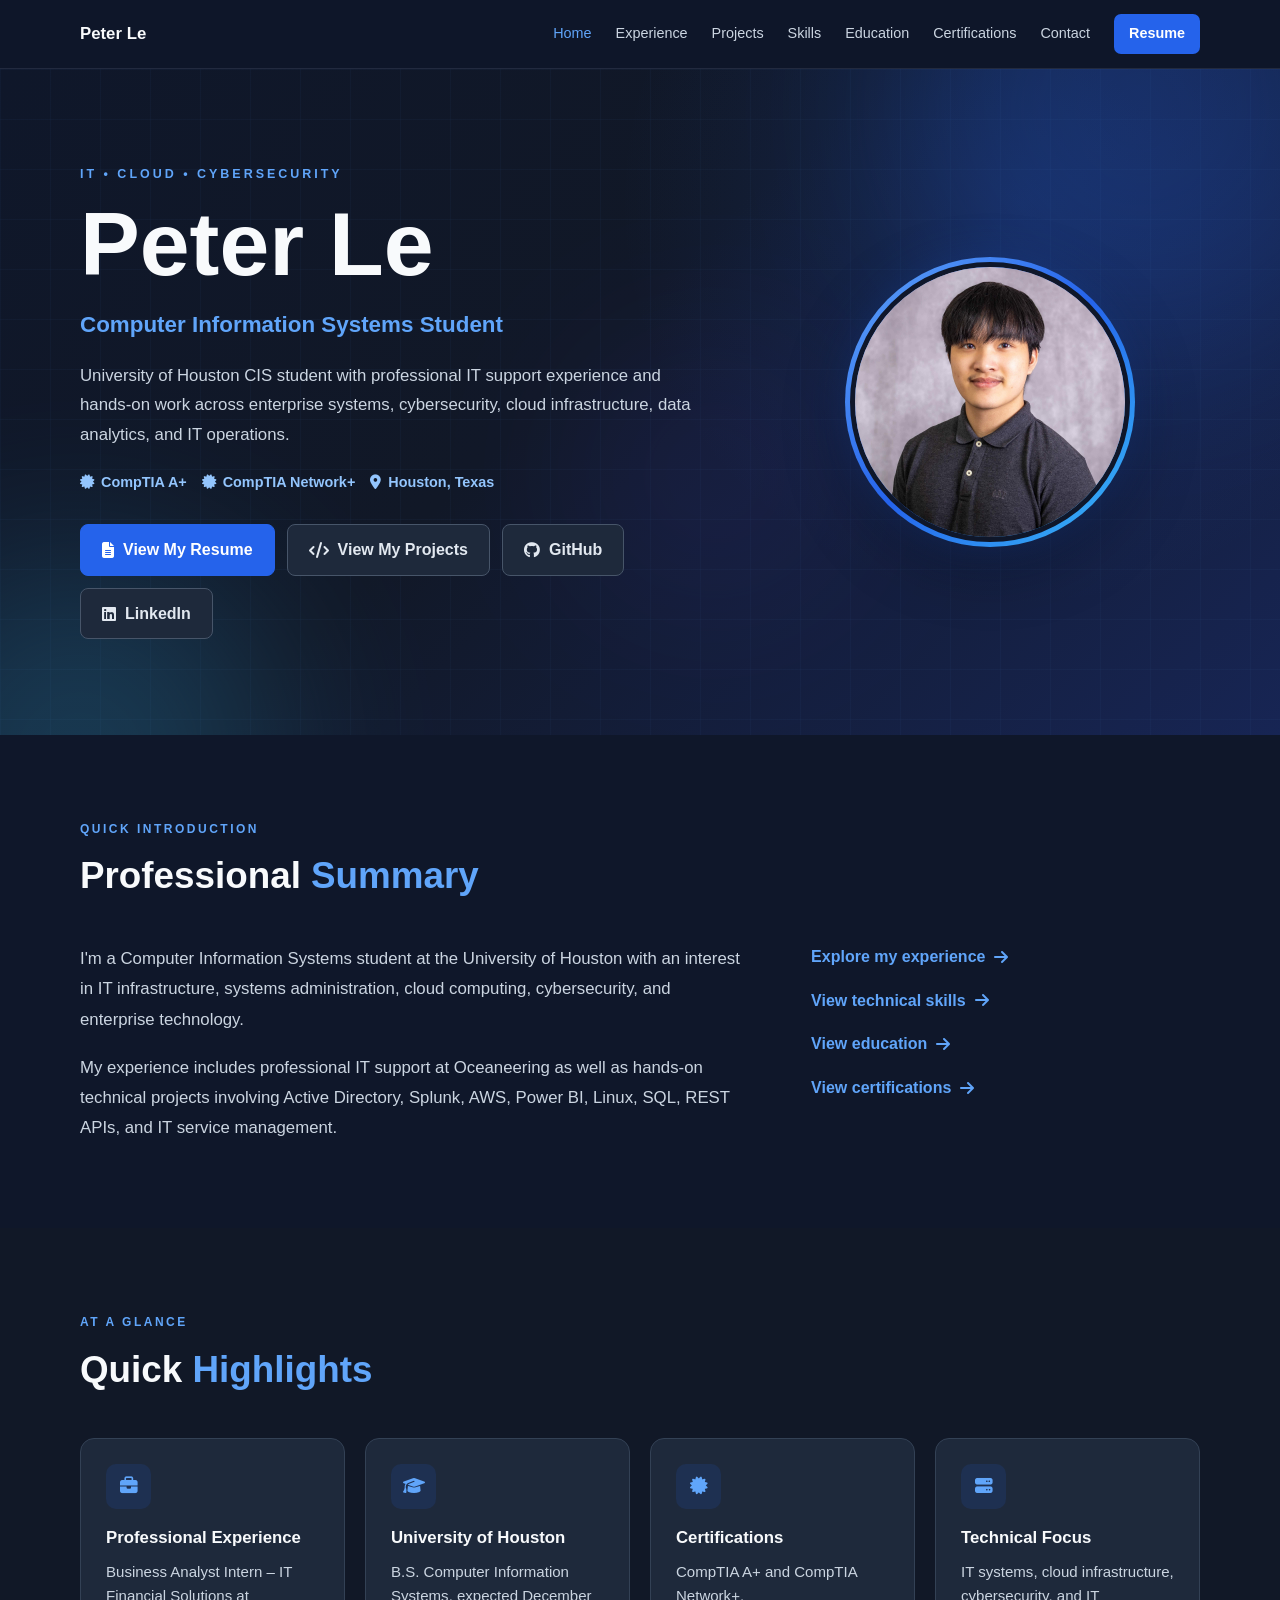
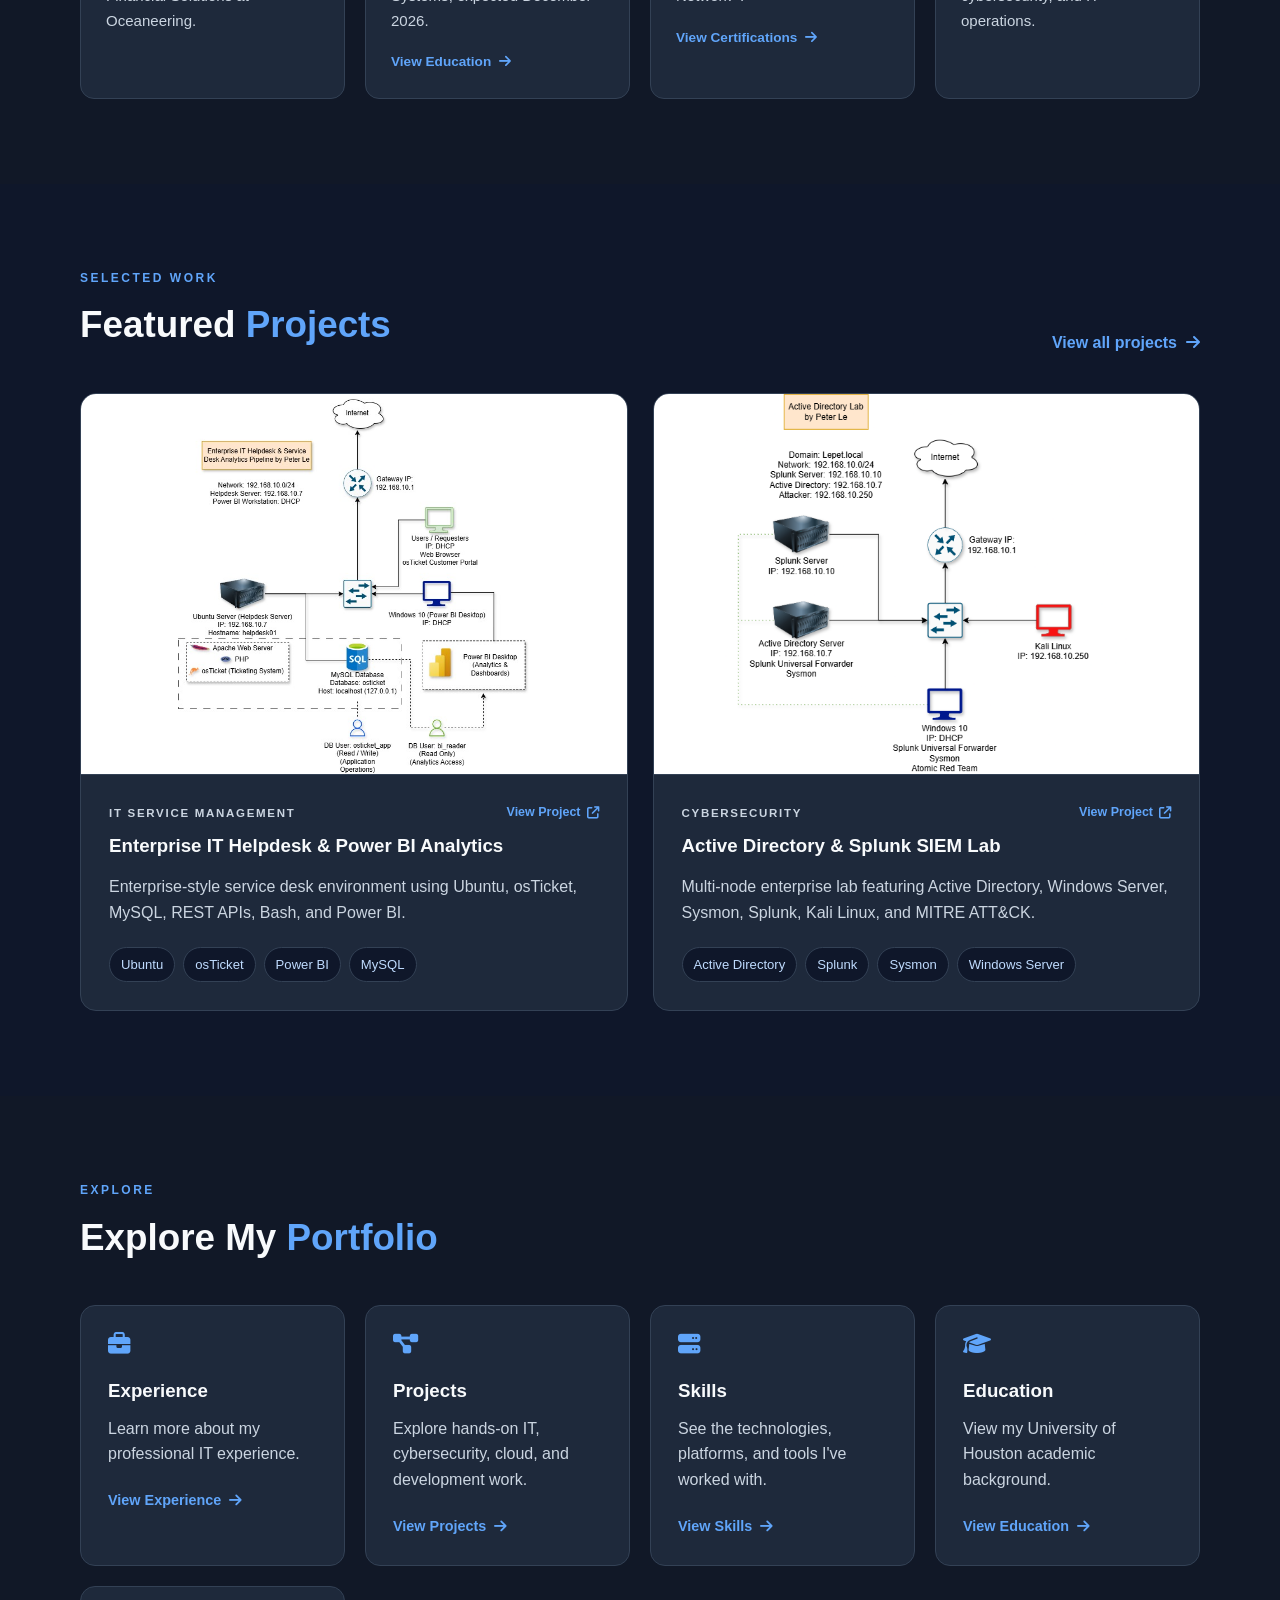
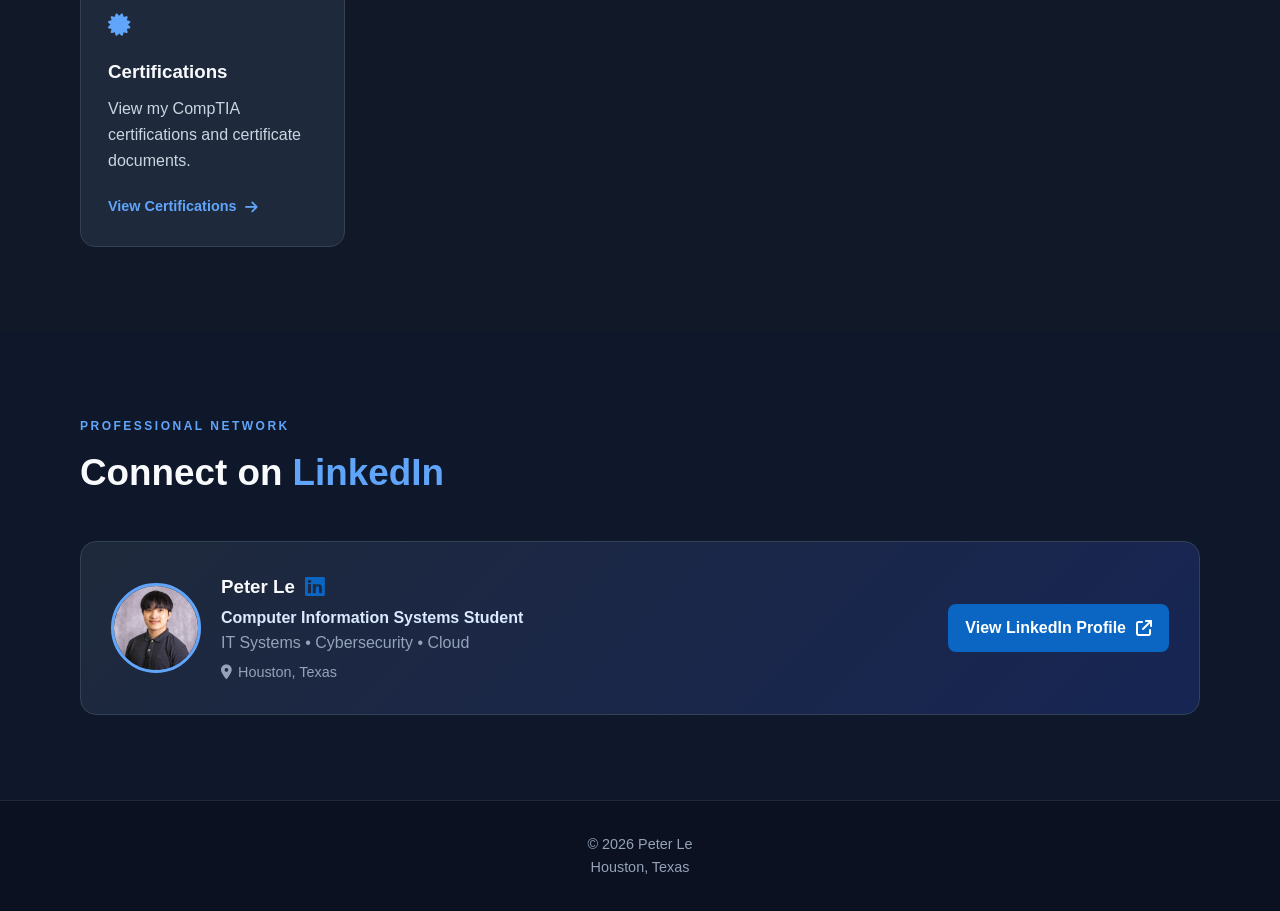
==== commit 4be78fe0: "Clean up HTML structure and update links Removed commented sections for navigation, hero, profession" ====
--- a/index.html
+++ b/index.html
@@ -21,8 +21,6 @@
 </head>
 
 <body>
-
-  <!-- NAVIGATION -->
 
   <nav>
     <div class="container nav-container">
@@ -35,6 +33,7 @@
         <a href="projects.html">Projects</a>
         <a href="skills.html">Skills</a>
         <a href="education.html">Education</a>
+        <a href="certifications.html">Certifications</a>
         <a href="contact.html">Contact</a>
 
         <a
@@ -51,8 +50,6 @@
   </nav>
 
 
-  <!-- HERO -->
-
   <header class="hero">
 
     <div class="hero-grid"></div>
@@ -169,8 +166,6 @@
 
   <main>
 
-    <!-- PROFESSIONAL SUMMARY -->
-
     <section>
 
       <div class="container reveal">
@@ -214,10 +209,15 @@
             </a>
 
             <a href="education.html" class="text-link">
-              Education & certifications
+              View education
               <i class="fa-solid fa-arrow-right"></i>
             </a>
 
+            <a href="certifications.html" class="text-link">
+              View certifications
+              <i class="fa-solid fa-arrow-right"></i>
+            </a>
+
           </div>
 
         </div>
@@ -226,8 +226,6 @@
 
     </section>
 
-
-    <!-- QUICK HIGHLIGHTS -->
 
     <section class="alternate-section">
 
@@ -261,7 +259,10 @@
           </div>
 
 
-          <div class="info-card reveal">
+          <a
+            href="education.html"
+            class="highlight-link-card reveal"
+          >
 
             <div class="card-icon">
               <i class="fa-solid fa-graduation-cap"></i>
@@ -273,10 +274,18 @@
               B.S. Computer Information Systems, expected December 2026.
             </p>
 
-          </div>
-
-
-          <div class="info-card reveal">
+            <span>
+              View Education
+              <i class="fa-solid fa-arrow-right"></i>
+            </span>
+
+          </a>
+
+
+          <a
+            href="certifications.html"
+            class="highlight-link-card reveal"
+          >
 
             <div class="card-icon">
               <i class="fa-solid fa-certificate"></i>
@@ -288,7 +297,12 @@
               CompTIA A+ and CompTIA Network+.
             </p>
 
-          </div>
+            <span>
+              View Certifications
+              <i class="fa-solid fa-arrow-right"></i>
+            </span>
+
+          </a>
 
 
           <div class="info-card reveal">
@@ -312,8 +326,6 @@
 
     </section>
 
-
-    <!-- FEATURED PROJECTS -->
 
     <section>
 
@@ -339,9 +351,12 @@
 
         <div class="featured-project-grid">
 
-          <!-- STATIC UNTIL A REAL PROJECT URL IS ADDED -->
-
-          <article class="project-card reveal">
+          <a
+            href="https://github.com/ptrxle/Enterprise-IT-Helpdesk-Service-Desk-Analytics-Lab"
+            target="_blank"
+            rel="noopener noreferrer"
+            class="project-card clickable-project reveal"
+          >
 
             <div class="project-image-container">
 
@@ -355,9 +370,18 @@
 
             <div class="project-content">
 
-              <p class="project-type">
-                IT SERVICE MANAGEMENT
-              </p>
+              <div class="project-top-row">
+
+                <p class="project-type">
+                  IT SERVICE MANAGEMENT
+                </p>
+
+                <span class="project-link-label">
+                  View Project
+                  <i class="fa-solid fa-arrow-up-right-from-square"></i>
+                </span>
+
+              </div>
 
               <h3>
                 Enterprise IT Helpdesk & Power BI Analytics
@@ -377,12 +401,15 @@
 
             </div>
 
-          </article>
-
-
-          <!-- STATIC UNTIL A REAL PROJECT URL IS ADDED -->
-
-          <article class="project-card reveal">
+          </a>
+
+
+          <a
+            href="https://github.com/ptrxle/Enterprise-AD-Splunk-Pipeline-Lab"
+            target="_blank"
+            rel="noopener noreferrer"
+            class="project-card clickable-project reveal"
+          >
 
             <div class="project-image-container">
 
@@ -396,9 +423,18 @@
 
             <div class="project-content">
 
-              <p class="project-type">
-                CYBERSECURITY
-              </p>
+              <div class="project-top-row">
+
+                <p class="project-type">
+                  CYBERSECURITY
+                </p>
+
+                <span class="project-link-label">
+                  View Project
+                  <i class="fa-solid fa-arrow-up-right-from-square"></i>
+                </span>
+
+              </div>
 
               <h3>
                 Active Directory & Splunk SIEM Lab
@@ -418,7 +454,7 @@
 
             </div>
 
-          </article>
+          </a>
 
         </div>
 
@@ -426,8 +462,6 @@
 
     </section>
 
-
-    <!-- EXPLORE -->
 
     <section class="alternate-section">
 
@@ -507,7 +541,7 @@
             <h3>Education</h3>
 
             <p>
-              University background, academic achievements, and certifications.
+              View my University of Houston academic background.
             </p>
 
             <span>
@@ -517,14 +551,30 @@
 
           </a>
 
+
+          <a href="certifications.html" class="explore-card reveal">
+
+            <i class="fa-solid fa-certificate"></i>
+
+            <h3>Certifications</h3>
+
+            <p>
+              View my CompTIA certifications and certificate documents.
+            </p>
+
+            <span>
+              View Certifications
+              <i class="fa-solid fa-arrow-right"></i>
+            </span>
+
+          </a>
+
         </div>
 
       </div>
 
     </section>
 
-
-    <!-- LINKEDIN CARD -->
 
     <section>
 
@@ -596,54 +646,6 @@
 
     </section>
 
-
-    <!-- FINAL CTA -->
-
-    <section class="alternate-section">
-
-      <div class="container reveal">
-
-        <div class="home-cta">
-
-          <p class="section-label">
-            LET'S CONNECT
-          </p>
-
-          <h2>
-            Interested in working together?
-          </h2>
-
-          <p>
-            I'm interested in opportunities across IT infrastructure,
-            systems administration, cloud, cybersecurity, and IT operations.
-          </p>
-
-
-          <div class="button-row centered-buttons">
-
-            <a
-              class="button primary-button"
-              href="mailto:lepeter2022@gmail.com"
-            >
-              <i class="fa-solid fa-envelope"></i>
-              Email Me
-            </a>
-
-            <a
-              class="button secondary-button"
-              href="contact.html"
-            >
-              Contact Information
-            </a>
-
-          </div>
-
-        </div>
-
-      </div>
-
-    </section>
-
   </main>
 
 
@@ -651,9 +653,7 @@
 
     <p>© 2026 Peter Le</p>
 
-    <p>
-      Houston, Texas
-    </p>
+    <p>Houston, Texas</p>
 
   </footer>
 
--- a/style.css
+++ b/style.css
@@ -1,5 +1,5 @@
 /* =========================
-   GLOBAL
+   RESET
 ========================= */
 
 * {
@@ -25,8 +25,12 @@
   text-decoration: none;
 }
 
+img {
+  max-width: 100%;
+}
+
 .container {
-  width: min(1100px, 90%);
+  width: min(1120px, 90%);
   margin: 0 auto;
 }
 
@@ -40,49 +44,72 @@
   top: 0;
   z-index: 1000;
 
-  background: rgba(15, 23, 42, 0.88);
+  background: rgba(15, 23, 42, 0.9);
 
   border-bottom: 1px solid rgba(148, 163, 184, 0.15);
 
-  backdrop-filter: blur(14px);
-  -webkit-backdrop-filter: blur(14px);
+  backdrop-filter: blur(15px);
+  -webkit-backdrop-filter: blur(15px);
 }
 
 .nav-container {
-  display: flex;
-  justify-content: center;
-  align-items: center;
-
-  gap: 28px;
-
-  padding: 15px 0;
+  min-height: 68px;
+
+  display: flex;
+
+  align-items: center;
+
+  justify-content: space-between;
+
+  gap: 30px;
+}
+
+.nav-name {
+  color: #f8fafc;
+
+  font-weight: 800;
+
+  font-size: 1.05rem;
+}
+
+.nav-links {
+  display: flex;
+
+  align-items: center;
+
+  justify-content: flex-end;
 
   flex-wrap: wrap;
-}
-
-nav a {
+
+  gap: 24px;
+}
+
+.nav-links a {
   position: relative;
 
   color: #cbd5e1;
 
-  font-size: 0.95rem;
-
-  transition: color 0.25s ease;
-}
-
-nav a:hover {
+  font-size: 0.9rem;
+
+  transition: color 0.2s ease;
+}
+
+.nav-links a:hover,
+.nav-links .active {
   color: #60a5fa;
 }
 
-nav a::after {
+.nav-links a:not(.nav-resume)::after {
   content: "";
 
   position: absolute;
 
   left: 0;
-  bottom: -5px;
+
+  bottom: -6px;
 
   width: 0;
+
   height: 2px;
 
   background: #60a5fa;
@@ -90,8 +117,27 @@
   transition: width 0.25s ease;
 }
 
-nav a:hover::after {
+.nav-links a:hover::after,
+.nav-links .active::after {
   width: 100%;
+}
+
+.nav-links .nav-resume {
+  padding: 8px 15px;
+
+  border-radius: 7px;
+
+  background: #2563eb;
+
+  color: #ffffff;
+
+  font-weight: 700;
+}
+
+.nav-links .nav-resume:hover {
+  background: #3b82f6;
+
+  color: #ffffff;
 }
 
 
@@ -105,6 +151,7 @@
   min-height: 74vh;
 
   display: flex;
+
   align-items: center;
 
   padding: 90px 0;
@@ -125,10 +172,8 @@
     );
 }
 
-
-/* Animated grid */
-
-.hero-grid {
+.hero-grid,
+.page-header-grid {
   position: absolute;
 
   inset: 0;
@@ -146,13 +191,12 @@
 
   background-size: 50px 50px;
 
-  animation: moveGrid 18s linear infinite;
+  animation: moveGrid 20s linear infinite;
 
   pointer-events: none;
 }
 
 @keyframes moveGrid {
-
   from {
     transform: translate(0, 0);
   }
@@ -160,11 +204,12 @@
   to {
     transform: translate(50px, 50px);
   }
-
-}
-
-
-/* Animated glowing blobs */
+}
+
+
+/* =========================
+   ANIMATED BACKGROUND BLOBS
+========================= */
 
 .hero-blob {
   position: absolute;
@@ -216,55 +261,40 @@
   animation: blobThree 18s ease-in-out infinite alternate;
 }
 
-
 @keyframes blobOne {
-
-  0% {
+  from {
     transform: translate(0, 0) scale(1);
   }
 
-  50% {
-    transform: translate(-80px, 90px) scale(1.15);
-  }
-
-  100% {
-    transform: translate(-20px, 140px) scale(0.95);
-  }
-
-}
-
+  to {
+    transform: translate(-90px, 120px) scale(1.15);
+  }
+}
 
 @keyframes blobTwo {
-
-  0% {
+  from {
     transform: translate(0, 0) scale(1);
   }
 
-  50% {
-    transform: translate(130px, -60px) scale(1.15);
-  }
-
-  100% {
-    transform: translate(50px, -130px) scale(0.9);
-  }
-
-}
-
+  to {
+    transform: translate(130px, -110px) scale(1.1);
+  }
+}
 
 @keyframes blobThree {
-
-  0% {
-    transform: translate(0, 0) scale(1);
-  }
-
-  100% {
+  from {
+    transform: translate(0, 0);
+  }
+
+  to {
     transform: translate(80px, -70px) scale(1.3);
   }
-
-}
-
-
-/* Hero content */
+}
+
+
+/* =========================
+   HERO CONTENT
+========================= */
 
 .hero-content {
   position: relative;
@@ -275,9 +305,9 @@
 
   grid-template-columns: 1.5fr 1fr;
 
-  gap: 60px;
-
-  align-items: center;
+  align-items: center;
+
+  gap: 70px;
 }
 
 .hero-text {
@@ -289,7 +319,6 @@
 }
 
 @keyframes heroTextEntrance {
-
   from {
     opacity: 0;
     transform: translateX(-35px);
@@ -299,11 +328,9 @@
     opacity: 1;
     transform: translateX(0);
   }
-
 }
 
 @keyframes heroPhotoEntrance {
-
   from {
     opacity: 0;
     transform: translateX(35px);
@@ -313,18 +340,16 @@
     opacity: 1;
     transform: translateX(0);
   }
-
-}
-
+}
 
 .hero-label {
-  margin-bottom: 16px;
+  margin-bottom: 15px;
 
   color: #60a5fa;
 
-  font-size: 0.8rem;
-
-  font-weight: 700;
+  font-size: 0.78rem;
+
+  font-weight: 800;
 
   letter-spacing: 3px;
 }
@@ -332,45 +357,51 @@
 .hero h1 {
   color: #f8fafc;
 
-  font-size: clamp(3.2rem, 7vw, 5.5rem);
+  font-size: clamp(3.5rem, 7vw, 5.8rem);
 
   line-height: 1;
 
-  margin-bottom: 22px;
+  margin-bottom: 18px;
 }
 
 .hero h2 {
-  max-width: 720px;
-
   color: #60a5fa;
 
-  font-size: 1.35rem;
-
-  line-height: 1.5;
-
-  margin-bottom: 20px;
+  font-size: 1.4rem;
+
+  margin-bottom: 18px;
 }
 
 .hero-description {
-  max-width: 720px;
+  max-width: 700px;
 
   color: #cbd5e1;
 
   font-size: 1.05rem;
+
+  line-height: 1.75;
 }
 
 .hero-credentials {
-  margin-top: 20px;
+  margin-top: 22px;
 
   display: flex;
 
   flex-wrap: wrap;
 
-  gap: 9px;
+  gap: 15px;
+}
+
+.hero-credentials span {
+  display: inline-flex;
+
+  align-items: center;
+
+  gap: 7px;
 
   color: #93c5fd;
 
-  font-size: 0.95rem;
+  font-size: 0.9rem;
 
   font-weight: 700;
 }
@@ -411,19 +442,12 @@
 
   object-fit: cover;
 
+  border: 5px solid #0f172a;
+
   border-radius: 50%;
-
-  border: 5px solid #0f172a;
-
-  transition: transform 0.3s ease;
-}
-
-.profile-photo:hover {
-  transform: scale(1.035);
 }
 
 @keyframes photoGlow {
-
   from {
     box-shadow:
       0 0 30px rgba(37, 99, 235, 0.18),
@@ -435,7 +459,6 @@
       0 0 65px rgba(56, 189, 248, 0.35),
       0 20px 60px rgba(0, 0, 0, 0.35);
   }
-
 }
 
 
@@ -444,13 +467,13 @@
 ========================= */
 
 .button-row {
+  display: flex;
+
+  flex-wrap: wrap;
+
+  gap: 12px;
+
   margin-top: 30px;
-
-  display: flex;
-
-  gap: 12px;
-
-  flex-wrap: wrap;
 }
 
 .button {
@@ -475,21 +498,12 @@
     box-shadow 0.22s ease;
 }
 
-.button i {
-  font-size: 1.05rem;
-}
-
-
-/* BLUE PRIMARY */
-
 .primary-button {
   background: #2563eb;
 
   border: 1px solid #2563eb;
 
   color: #ffffff;
-
-  box-shadow: 0 8px 20px rgba(37, 99, 235, 0.16);
 }
 
 .primary-button:hover {
@@ -499,11 +513,8 @@
 
   transform: translateY(-3px);
 
-  box-shadow: 0 12px 28px rgba(37, 99, 235, 0.3);
-}
-
-
-/* GRAY SECONDARY */
+  box-shadow: 0 12px 28px rgba(37, 99, 235, 0.28);
+}
 
 .secondary-button {
   background: #1e293b;
@@ -523,77 +534,70 @@
   box-shadow: 0 10px 25px rgba(0, 0, 0, 0.22);
 }
 
-
-/* =========================
-   SCROLL INDICATOR
-========================= */
-
-.scroll-indicator {
-  position: absolute;
-
-  bottom: 25px;
-  left: 50%;
-
-  z-index: 6;
-
-  transform: translateX(-50%);
-
-  width: 26px;
-  height: 42px;
-
-  border: 2px solid rgba(203, 213, 225, 0.45);
-
-  border-radius: 20px;
-}
-
-.scroll-indicator span {
-  position: absolute;
-
-  width: 4px;
-  height: 8px;
-
-  background: #60a5fa;
-
-  border-radius: 4px;
-
-  top: 8px;
-  left: 50%;
-
-  transform: translateX(-50%);
-
-  animation: scrollIndicator 1.7s ease-in-out infinite;
-}
-
-@keyframes scrollIndicator {
-
-  0% {
-    opacity: 0;
-    transform: translate(-50%, 0);
-  }
-
-  50% {
-    opacity: 1;
-  }
-
-  100% {
-    opacity: 0;
-    transform: translate(-50%, 16px);
-  }
-
-}
-
-
-/* =========================
-   GENERAL SECTIONS
+.centered-buttons {
+  justify-content: center;
+}
+
+
+/* =========================
+   PAGE HEADER
+========================= */
+
+.page-header {
+  position: relative;
+
+  overflow: hidden;
+
+  padding: 100px 0 90px;
+
+  background:
+    radial-gradient(
+      circle at 80% 20%,
+      rgba(37, 99, 235, 0.16),
+      transparent 35%
+    ),
+    linear-gradient(
+      135deg,
+      #0f172a,
+      #172554
+    );
+}
+
+.page-header-content {
+  position: relative;
+
+  z-index: 5;
+
+  max-width: 850px;
+}
+
+.page-header h1 {
+  margin-bottom: 18px;
+
+  color: #f8fafc;
+
+  font-size: clamp(3rem, 6vw, 4.8rem);
+}
+
+.page-header p:not(.section-label) {
+  color: #cbd5e1;
+
+  font-size: 1.08rem;
+
+  line-height: 1.8;
+}
+
+
+/* =========================
+   SECTIONS
 ========================= */
 
 section {
-  position: relative;
-
   padding: 85px 0;
 }
 
-section:nth-of-type(even) {
+.alternate-section,
+section.alternate-section {
   background: #111827;
 }
 
@@ -604,32 +608,66 @@
 
   font-size: 0.75rem;
 
-  font-weight: 700;
+  font-weight: 800;
 
   letter-spacing: 2.5px;
 }
 
 .section-title {
+  margin-bottom: 38px;
+
   color: #f8fafc;
 
   font-size: 2.3rem;
-
-  margin-bottom: 38px;
 }
 
 .section-title span {
   color: #60a5fa;
 }
 
-
-/* =========================
-   SCROLL REVEAL
+.section-title.no-bottom {
+  margin-bottom: 0;
+}
+
+.section-heading-row {
+  display: flex;
+
+  justify-content: space-between;
+
+  align-items: flex-end;
+
+  gap: 30px;
+
+  margin-bottom: 38px;
+}
+
+.text-link {
+  display: inline-flex;
+
+  align-items: center;
+
+  gap: 9px;
+
+  color: #60a5fa;
+
+  font-weight: 700;
+
+  transition: gap 0.2s ease;
+}
+
+.text-link:hover {
+  gap: 13px;
+}
+
+
+/* =========================
+   REVEAL ANIMATION
 ========================= */
 
 .reveal {
   opacity: 0;
 
-  transform: translateY(35px);
+  transform: translateY(30px);
 
   transition:
     opacity 0.7s ease,
@@ -644,14 +682,18 @@
 
 
 /* =========================
-   ABOUT
-========================= */
-
-.about-content {
-  max-width: 900px;
-}
-
-.about-text {
+   SUMMARY
+========================= */
+
+.summary-layout {
+  display: grid;
+
+  grid-template-columns: 1.7fr 1fr;
+
+  gap: 70px;
+}
+
+.summary-text p {
   color: #cbd5e1;
 
   font-size: 1.05rem;
@@ -659,27 +701,126 @@
   line-height: 1.8;
 }
 
-.about-second {
+.summary-text p + p {
   margin-top: 18px;
 }
 
-
-/* =========================
-   EXPERIENCE
-========================= */
-
-.experience-card {
-  width: 100%;
-
-  max-width: 100%;
+.summary-actions {
+  display: flex;
+
+  flex-direction: column;
+
+  align-items: flex-start;
+
+  gap: 18px;
+}
+
+
+/* =========================
+   STATIC INFO CARDS
+========================= */
+
+.highlight-grid {
+  display: grid;
+
+  grid-template-columns: repeat(4, minmax(0, 1fr));
+
+  gap: 20px;
+}
+
+/*
+  IMPORTANT:
+  These are not links, so they do NOT move upward on hover.
+*/
+
+.info-card {
+  padding: 25px;
+
+  background: #1e293b;
+
+  border: 1px solid #334155;
+
+  border-radius: 14px;
+}
+
+.info-card h3 {
+  color: #f8fafc;
+
+  margin-bottom: 9px;
+
+  font-size: 1.05rem;
+}
+
+.info-card p {
+  color: #cbd5e1;
+
+  font-size: 0.94rem;
+}
+
+.card-icon,
+.skill-icon,
+.education-icon {
+  width: 45px;
+  height: 45px;
+
+  margin-bottom: 16px;
+
+  display: flex;
+
+  align-items: center;
+
+  justify-content: center;
+
+  border-radius: 10px;
+
+  background: rgba(37, 99, 235, 0.12);
+
+  color: #60a5fa;
+
+  font-size: 1.1rem;
+}
+
+
+/* =========================
+   PROJECTS
+========================= */
+
+.featured-project-grid,
+.projects-grid {
+  display: grid;
+
+  grid-template-columns: repeat(2, minmax(0, 1fr));
+
+  gap: 25px;
+}
+
+/*
+  Normal project cards do NOT rise on hover.
+*/
+
+.project-card {
+  min-width: 0;
 
   overflow: hidden;
 
+  display: flex;
+
+  flex-direction: column;
+
   background: #1e293b;
 
   border: 1px solid #334155;
 
   border-radius: 16px;
+}
+
+
+/*
+  ONLY add "clickable-project" when the card has a real URL.
+*/
+
+.clickable-project {
+  cursor: pointer;
 
   transition:
     transform 0.3s ease,
@@ -687,129 +828,142 @@
     box-shadow 0.3s ease;
 }
 
-.experience-card:hover {
-  transform: translateY(-4px);
-
-  border-color: #475569;
-
-  box-shadow: 0 18px 40px rgba(0, 0, 0, 0.18);
-}
-
-.experience-photo-wrapper {
+.clickable-project:hover {
+  transform: translateY(-7px);
+
+  border-color: #60a5fa;
+
+  box-shadow:
+    0 18px 45px rgba(0, 0, 0, 0.23),
+    0 0 30px rgba(37, 99, 235, 0.08);
+}
+
+.project-image-container {
   width: 100%;
 
+  min-height: 330px;
+
+  display: flex;
+
+  align-items: center;
+
+  justify-content: center;
+
   overflow: hidden;
 
+  background: #ffffff;
+
+  border-bottom: 1px solid #334155;
+}
+
+.project-image {
+  display: block;
+
+  width: 100%;
+  height: 100%;
+
+  max-height: 380px;
+
+  object-fit: contain;
+
+  background: #ffffff;
+}
+
+.project-content {
+  padding: 28px;
+
+  flex-grow: 1;
+}
+
+.project-type {
+  margin-bottom: 8px;
+
+  color: #60a5fa;
+
+  font-size: 0.72rem;
+
+  font-weight: 800;
+
+  letter-spacing: 1.7px;
+}
+
+.project-content h2,
+.project-content h3 {
+  color: #f8fafc;
+
+  margin-bottom: 13px;
+}
+
+.project-content h2 {
+  font-size: 1.3rem;
+}
+
+.project-content h3 {
+  font-size: 1.17rem;
+}
+
+.project-content p {
+  color: #cbd5e1;
+}
+
+.project-extra {
+  margin-top: 12px;
+}
+
+.project-card-no-image {
+  min-height: 330px;
+}
+
+
+/* =========================
+   TECH TAGS
+========================= */
+
+.tech-tags {
+  display: flex;
+
+  flex-wrap: wrap;
+
+  gap: 8px;
+
+  margin-top: 22px;
+}
+
+.tech-tag {
+  padding: 6px 11px;
+
   background: #0f172a;
-}
-
-.oceaneering-photo {
-  display: block;
-
-  width: 100%;
-
-  max-width: 100%;
-
-  height: auto;
-
-  max-height: 550px;
-
-  object-fit: contain;
-
-  object-position: center;
-
-  transition: transform 0.5s ease;
-}
-
-.experience-card:hover .oceaneering-photo {
-  transform: scale(1.01);
-}
-
-.experience-content {
-  padding: 32px;
-}
-
-.experience-heading {
-  display: flex;
-
-  justify-content: space-between;
+
+  border: 1px solid #334155;
+
+  border-radius: 999px;
+
+  color: #bfdbfe;
+
+  font-size: 0.82rem;
+}
+
+
+/* =========================
+   EXPLORE CARDS
+========================= */
+
+.explore-grid {
+  display: grid;
+
+  grid-template-columns: repeat(4, minmax(0, 1fr));
 
   gap: 20px;
-
-  align-items: flex-start;
-
-  margin-bottom: 18px;
-}
-
-.experience-content h3 {
-  color: #f8fafc;
-
-  font-size: 1.25rem;
-
-  margin-bottom: 6px;
-}
-
-.meta {
-  color: #60a5fa;
-}
-
-.experience-badge {
-  flex-shrink: 0;
-
-  padding: 7px 12px;
-
-  border: 1px solid #3b82f6;
-
-  border-radius: 999px;
-
-  color: #93c5fd;
-
-  background: rgba(37, 99, 235, 0.08);
-
-  font-size: 0.78rem;
-
-  font-weight: 700;
-}
-
-.experience-content ul {
-  padding-left: 22px;
-
-  color: #cbd5e1;
-}
-
-.experience-content li {
-  margin-bottom: 10px;
-}
-
-
-/* =========================
-   PROJECTS
-========================= */
-
-.projects-grid {
-  display: grid;
-
-  grid-template-columns: repeat(2, minmax(0, 1fr));
-
-  gap: 25px;
-}
-
-.project-card {
-  position: relative;
-
-  min-width: 0;
-
-  overflow: hidden;
-
-  display: flex;
-
-  flex-direction: column;
+}
+
+.explore-card {
+  padding: 27px;
 
   background: #1e293b;
 
   border: 1px solid #334155;
 
-  border-radius: 16px;
+  border-radius: 15px;
 
   transition:
     transform 0.3s ease,
@@ -817,206 +971,365 @@
     box-shadow 0.3s ease;
 }
 
-.project-card:hover {
-  transform: translateY(-7px);
+.explore-card:hover {
+  transform: translateY(-6px);
 
   border-color: #60a5fa;
 
-  box-shadow:
-    0 18px 45px rgba(0, 0, 0, 0.23),
-    0 0 30px rgba(37, 99, 235, 0.07);
-}
-
-.project-image-container {
-  width: 100%;
-
-  height: 340px;
-
-  overflow: hidden;
-
-  display: flex;
-
-  align-items: center;
-
-  justify-content: center;
-
-  background: #ffffff;
-
-  border-bottom: 1px solid #334155;
-}
-
-.project-image {
-  display: block;
-
-  width: 100%;
-  height: 100%;
-
-  object-fit: contain;
-
-  background: #ffffff;
-
-  transition: transform 0.4s ease;
-}
-
-.project-card:hover .project-image {
-  transform: scale(1.02);
-}
-
-.project-content {
-  position: relative;
-
-  padding: 28px;
-
-  display: flex;
-
-  flex-direction: column;
-
-  flex-grow: 1;
-}
-
-.project-number {
-  position: absolute;
-
-  top: 18px;
-  right: 22px;
-
-  color: rgba(96, 165, 250, 0.22);
-
-  font-size: 2rem;
-
-  font-weight: 800;
-}
-
-.project-content h3 {
-  max-width: 85%;
-
+  box-shadow: 0 15px 35px rgba(0, 0, 0, 0.2);
+}
+
+.explore-card > i {
+  margin-bottom: 20px;
+
+  color: #60a5fa;
+
+  font-size: 1.4rem;
+}
+
+.explore-card h3 {
   color: #f8fafc;
 
-  font-size: 1.2rem;
-
-  margin-bottom: 13px;
-}
-
-.project-content p {
+  margin-bottom: 10px;
+}
+
+.explore-card p {
   color: #cbd5e1;
-}
-
-.project-extra {
-  margin-top: 12px;
-}
-
-.project-card-no-image {
-  min-height: 285px;
-}
-
-
-/* =========================
-   TECHNOLOGY TAGS
-========================= */
-
-.tech-tags {
-  display: flex;
-
-  flex-wrap: wrap;
+
+  margin-bottom: 20px;
+}
+
+.explore-card span {
+  display: inline-flex;
+
+  align-items: center;
 
   gap: 8px;
 
-  margin-top: 22px;
-}
-
-.tech-tag {
-  padding: 6px 11px;
+  color: #60a5fa;
+
+  font-weight: 700;
+
+  font-size: 0.9rem;
+}
+
+
+/* =========================
+   LINKEDIN CARD
+========================= */
+
+.linkedin-card {
+  display: flex;
+
+  align-items: center;
+
+  justify-content: space-between;
+
+  gap: 30px;
+
+  padding: 30px;
+
+  background:
+    linear-gradient(
+      135deg,
+      #1e293b,
+      #172554
+    );
 
   border: 1px solid #334155;
 
-  border-radius: 999px;
-
-  background: #0f172a;
-
-  color: #bfdbfe;
-
-  font-size: 0.82rem;
-
-  transition:
-    border-color 0.2s ease,
-    background 0.2s ease;
-}
-
-.tech-tag:hover {
-  border-color: #60a5fa;
-
-  background: #172554;
-}
-
-
-/* =========================
-   SKILLS
-========================= */
-
-.skills-grid {
-  display: grid;
-
-  grid-template-columns: repeat(2, minmax(0, 1fr));
-
-  gap: 22px;
-}
-
-.skill-group {
-  position: relative;
-
-  padding: 27px;
-
-  overflow: hidden;
-
-  background: #1e293b;
-
-  border: 1px solid #334155;
-
   border-radius: 16px;
-
+}
+
+a.linkedin-card {
   transition:
     transform 0.3s ease,
     border-color 0.3s ease,
     box-shadow 0.3s ease;
 }
 
-.skill-group:hover {
-  transform: translateY(-6px);
-
-  border-color: #60a5fa;
-
-  box-shadow: 0 15px 35px rgba(0, 0, 0, 0.18);
-}
-
-.skill-icon {
-  width: 43px;
-  height: 43px;
-
-  display: flex;
-
-  align-items: center;
-
-  justify-content: center;
-
-  margin-bottom: 15px;
-
-  border-radius: 10px;
-
-  background: rgba(37, 99, 235, 0.12);
-
+a.linkedin-card:hover {
+  transform: translateY(-5px);
+
+  border-color: #0a66c2;
+
+  box-shadow: 0 15px 40px rgba(10, 102, 194, 0.15);
+}
+
+.linkedin-left {
+  display: flex;
+
+  align-items: center;
+
+  gap: 20px;
+}
+
+.linkedin-photo {
+  width: 90px;
+  height: 90px;
+
+  object-fit: cover;
+
+  border-radius: 50%;
+
+  border: 3px solid #60a5fa;
+}
+
+.linkedin-name-row {
+  display: flex;
+
+  align-items: center;
+
+  gap: 10px;
+}
+
+.linkedin-name-row h2,
+.linkedin-name-row h3 {
+  color: #f8fafc;
+}
+
+.linkedin-name-row i {
+  color: #0a66c2;
+
+  font-size: 1.4rem;
+}
+
+.linkedin-title {
+  margin-top: 3px;
+
+  color: #dbeafe;
+
+  font-weight: 700;
+}
+
+.linkedin-subtitle,
+.linkedin-location {
+  color: #94a3b8;
+}
+
+.linkedin-location {
+  margin-top: 5px;
+
+  display: flex;
+
+  align-items: center;
+
+  gap: 6px;
+
+  font-size: 0.9rem;
+}
+
+.linkedin-action {
+  flex-shrink: 0;
+
+  display: flex;
+
+  align-items: center;
+
+  gap: 10px;
+
+  padding: 11px 17px;
+
+  border-radius: 8px;
+
+  background: #0a66c2;
+
+  color: #ffffff;
+
+  font-weight: 700;
+}
+
+
+/* =========================
+   HOME CTA
+========================= */
+
+.home-cta,
+.page-cta {
+  max-width: 850px;
+
+  margin: 0 auto;
+
+  text-align: center;
+}
+
+.home-cta h2,
+.page-cta h2 {
+  color: #f8fafc;
+
+  font-size: 2rem;
+
+  margin-bottom: 12px;
+}
+
+.home-cta p,
+.page-cta p {
+  color: #cbd5e1;
+
+  margin-bottom: 25px;
+}
+
+
+/* =========================
+   EXPERIENCE
+========================= */
+
+.experience-card {
+  overflow: hidden;
+
+  background: #1e293b;
+
+  border: 1px solid #334155;
+
+  border-radius: 16px;
+}
+
+.experience-photo-wrapper {
+  width: 100%;
+
+  background: #0f172a;
+
+  overflow: hidden;
+}
+
+.oceaneering-photo {
+  display: block;
+
+  width: 100%;
+
+  max-height: 560px;
+
+  object-fit: contain;
+}
+
+.experience-content {
+  padding: 34px;
+}
+
+.experience-heading {
+  display: flex;
+
+  justify-content: space-between;
+
+  align-items: flex-start;
+
+  gap: 30px;
+
+  margin-bottom: 25px;
+}
+
+.experience-heading h2 {
+  color: #f8fafc;
+
+  margin-bottom: 5px;
+
+  font-size: 1.5rem;
+}
+
+.meta {
   color: #60a5fa;
-
-  font-size: 1.1rem;
-}
-
-.skill-group h3 {
+}
+
+.experience-badge {
+  flex-shrink: 0;
+
+  padding: 7px 13px;
+
+  border: 1px solid #3b82f6;
+
+  border-radius: 999px;
+
+  background: rgba(37, 99, 235, 0.08);
+
+  color: #93c5fd;
+
+  font-size: 0.78rem;
+
+  font-weight: 700;
+}
+
+.experience-detail-grid {
+  display: grid;
+
+  grid-template-columns: repeat(2, minmax(0, 1fr));
+
+  gap: 35px;
+
+  margin-top: 25px;
+}
+
+.experience-detail-grid h3 {
+  color: #f8fafc;
+
   margin-bottom: 12px;
-
-  color: #60a5fa;
-}
-
-.skill-group p {
+}
+
+.experience-detail-grid ul {
+  padding-left: 20px;
+
   color: #cbd5e1;
+}
+
+.experience-detail-grid li {
+  margin-bottom: 10px;
+}
+
+
+/* =========================
+   SKILLS
+========================= */
+
+.skills-grid {
+  display: grid;
+
+  grid-template-columns: repeat(2, minmax(0, 1fr));
+
+  gap: 24px;
+}
+
+/*
+  Static information card.
+  No lift effect.
+*/
+
+.skill-group {
+  padding: 30px;
+
+  background: #1e293b;
+
+  border: 1px solid #334155;
+
+  border-radius: 16px;
+}
+
+.skill-group h2 {
+  color: #f8fafc;
+
+  margin-bottom: 20px;
+
+  font-size: 1.25rem;
+}
+
+.skill-list {
+  display: flex;
+
+  flex-wrap: wrap;
+
+  gap: 9px;
+}
+
+.skill-list span {
+  padding: 8px 12px;
+
+  background: #0f172a;
+
+  border: 1px solid #334155;
+
+  border-radius: 8px;
+
+  color: #cbd5e1;
+
+  font-size: 0.9rem;
 }
 
 
@@ -1029,8 +1342,13 @@
 
   grid-template-columns: repeat(2, minmax(0, 1fr));
 
-  gap: 22px;
-}
+  gap: 25px;
+}
+
+/*
+  Static card.
+  No misleading hover lift.
+*/
 
 .education-card {
   padding: 30px;
@@ -1040,6 +1358,119 @@
   border: 1px solid #334155;
 
   border-radius: 16px;
+}
+
+.education-card h2 {
+  color: #f8fafc;
+
+  margin-bottom: 10px;
+
+  font-size: 1.35rem;
+}
+
+.education-card > p {
+  color: #cbd5e1;
+}
+
+.education-highlight {
+  color: #93c5fd !important;
+
+  font-weight: 700;
+}
+
+.education-details {
+  display: grid;
+
+  gap: 15px;
+
+  margin-top: 25px;
+}
+
+.education-details div {
+  padding: 15px;
+
+  background: #0f172a;
+
+  border: 1px solid #334155;
+
+  border-radius: 9px;
+}
+
+.education-details span {
+  display: block;
+
+  color: #94a3b8;
+
+  font-size: 0.82rem;
+}
+
+.education-details strong {
+  color: #e2e8f0;
+}
+
+.certification-item {
+  display: flex;
+
+  align-items: flex-start;
+
+  gap: 13px;
+
+  padding: 17px;
+
+  margin-top: 15px;
+
+  background: #0f172a;
+
+  border: 1px solid #334155;
+
+  border-radius: 10px;
+}
+
+.certification-item > i {
+  margin-top: 4px;
+
+  color: #60a5fa;
+}
+
+.certification-item strong {
+  color: #bfdbfe;
+}
+
+.certification-item p {
+  margin-top: 4px;
+
+  color: #94a3b8;
+
+  font-size: 0.9rem;
+}
+
+
+/* =========================
+   CONTACT PAGE
+========================= */
+
+.contact-page-grid {
+  display: grid;
+
+  grid-template-columns: repeat(2, minmax(0, 1fr));
+
+  gap: 20px;
+}
+
+.contact-option {
+  display: flex;
+
+  align-items: center;
+
+  gap: 17px;
+
+  padding: 23px;
+
+  background: #1e293b;
+
+  border: 1px solid #334155;
+
+  border-radius: 14px;
 
   transition:
     transform 0.3s ease,
@@ -1047,17 +1478,19 @@
     box-shadow 0.3s ease;
 }
 
-.education-card:hover {
-  transform: translateY(-6px);
+.contact-option:hover {
+  transform: translateY(-5px);
 
   border-color: #60a5fa;
 
   box-shadow: 0 15px 35px rgba(0, 0, 0, 0.18);
 }
 
-.education-icon {
-  width: 46px;
-  height: 46px;
+.contact-option-icon {
+  width: 45px;
+  height: 45px;
+
+  flex-shrink: 0;
 
   display: flex;
 
@@ -1065,138 +1498,74 @@
 
   justify-content: center;
 
-  margin-bottom: 16px;
-
   border-radius: 10px;
 
   background: rgba(37, 99, 235, 0.12);
 
   color: #60a5fa;
 
-  font-size: 1.2rem;
-}
-
-.education-card h3 {
+  font-size: 1.1rem;
+}
+
+.contact-option div:nth-child(2) {
+  flex-grow: 1;
+}
+
+.contact-option span {
+  display: block;
+
+  color: #94a3b8;
+
+  font-size: 0.82rem;
+}
+
+.contact-option strong {
+  color: #e2e8f0;
+}
+
+.contact-option > i:last-child {
+  color: #60a5fa;
+}
+
+
+/* =========================
+   PROJECT LINK NOTE
+========================= */
+
+.project-link-note {
+  display: flex;
+
+  align-items: center;
+
+  gap: 25px;
+
+  padding: 30px;
+
+  background: #1e293b;
+
+  border: 1px solid #334155;
+
+  border-radius: 15px;
+}
+
+.project-link-note > i {
   color: #f8fafc;
 
-  margin-bottom: 12px;
-}
-
-.education-card p {
+  font-size: 2rem;
+}
+
+.project-link-note div {
+  flex-grow: 1;
+}
+
+.project-link-note h2 {
+  color: #f8fafc;
+
+  margin-bottom: 5px;
+}
+
+.project-link-note p {
   color: #cbd5e1;
-
-  margin-bottom: 5px;
-}
-
-.education-highlight {
-  color: #93c5fd !important;
-
-  font-weight: 700;
-}
-
-.certification-item {
-  display: flex;
-
-  align-items: center;
-
-  gap: 10px;
-
-  padding: 12px 15px;
-
-  margin-top: 10px;
-
-  background: #0f172a;
-
-  border: 1px solid #334155;
-
-  border-radius: 8px;
-
-  color: #bfdbfe;
-
-  font-weight: 700;
-}
-
-.certification-item i {
-  color: #60a5fa;
-}
-
-
-/* =========================
-   CONTACT
-========================= */
-
-.contact-card {
-  padding: 40px;
-
-  text-align: center;
-
-  background:
-    linear-gradient(
-      135deg,
-      rgba(30, 41, 59, 0.95),
-      rgba(23, 37, 84, 0.65)
-    );
-
-  border: 1px solid #334155;
-
-  border-radius: 16px;
-
-  transition:
-    border-color 0.3s ease,
-    box-shadow 0.3s ease;
-}
-
-.contact-card:hover {
-  border-color: #475569;
-
-  box-shadow: 0 15px 40px rgba(0, 0, 0, 0.16);
-}
-
-.contact-icon {
-  width: 52px;
-  height: 52px;
-
-  margin: 0 auto 15px;
-
-  display: flex;
-
-  align-items: center;
-
-  justify-content: center;
-
-  border-radius: 50%;
-
-  background: rgba(37, 99, 235, 0.15);
-
-  color: #60a5fa;
-
-  font-size: 1.25rem;
-}
-
-.contact-card h3 {
-  margin-bottom: 10px;
-
-  color: #f8fafc;
-}
-
-.contact-card p {
-  max-width: 800px;
-
-  margin: 0 auto;
-
-  color: #cbd5e1;
-}
-
-.contact-links {
-  display: flex;
-
-  justify-content: center;
-
-  flex-wrap: wrap;
-
-  gap: 12px;
-
-  margin-top: 28px;
 }
 
 
@@ -1209,166 +1578,200 @@
 
   text-align: center;
 
+  background: #0b1120;
+
+  border-top: 1px solid #1e293b;
+
   color: #94a3b8;
 
-  background: #0b1120;
-
-  border-top: 1px solid #1e293b;
-
   font-size: 0.9rem;
 }
 
 
 /* =========================
-   TABLET / MOBILE
-========================= */
-
-@media (max-width: 800px) {
+   TABLET
+========================= */
+
+@media (max-width: 900px) {
+
+  .nav-container {
+    flex-direction: column;
+
+    gap: 8px;
+
+    padding: 12px 0;
+  }
+
+  .nav-links {
+    justify-content: center;
+
+    gap: 15px;
+  }
+
+  .hero-content {
+    grid-template-columns: 1fr;
+
+    text-align: center;
+
+    gap: 45px;
+  }
+
+  .hero-photo {
+    grid-row: 1;
+  }
+
+  .hero-credentials,
+  .button-row {
+    justify-content: center;
+  }
+
+  .summary-layout {
+    grid-template-columns: 1fr;
+
+    gap: 35px;
+  }
+
+  .highlight-grid,
+  .explore-grid {
+    grid-template-columns: repeat(2, minmax(0, 1fr));
+  }
+
+  .projects-grid,
+  .featured-project-grid,
+  .skills-grid,
+  .education-grid,
+  .contact-page-grid,
+  .experience-detail-grid {
+    grid-template-columns: 1fr;
+  }
+
+  .experience-heading {
+    flex-direction: column;
+  }
+
+  .linkedin-card {
+    flex-direction: column;
+
+    align-items: flex-start;
+  }
+
+  .linkedin-action {
+    width: 100%;
+
+    justify-content: center;
+  }
+
+  .section-heading-row {
+    flex-direction: column;
+
+    align-items: flex-start;
+  }
+
+}
+
+
+/* =========================
+   MOBILE
+========================= */
+
+@media (max-width: 600px) {
+
+  .container {
+    width: 92%;
+  }
+
+  nav {
+    position: relative;
+  }
+
+  .nav-links {
+    gap: 10px 14px;
+  }
+
+  .nav-links a {
+    font-size: 0.82rem;
+  }
 
   .hero {
     min-height: auto;
 
-    text-align: center;
-
-    padding: 75px 0 90px;
-  }
-
-  .hero-content {
-    grid-template-columns: 1fr;
-
-    gap: 42px;
-  }
-
-  .hero-photo {
-    grid-row: 1;
-  }
-
-  .hero-credentials {
-    justify-content: center;
+    padding: 65px 0 75px;
+  }
+
+  .hero h1 {
+    font-size: 3.2rem;
+  }
+
+  .hero h2 {
+    font-size: 1.12rem;
   }
 
   .profile-photo {
-    width: 210px;
-    height: 210px;
+    width: 195px;
+    height: 195px;
   }
 
   .button-row {
-    justify-content: center;
-  }
-
-  .projects-grid,
-  .skills-grid,
-  .education-grid {
-    grid-template-columns: 1fr;
-  }
-
-  .project-image-container {
-    height: auto;
-  }
-
-  .project-image {
+    flex-direction: column;
+  }
+
+  .button {
     width: 100%;
-    height: auto;
-  }
-
-  .oceaneering-photo {
-    width: 100%;
-    max-height: none;
-    height: auto;
-  }
-
-  .experience-heading {
-    flex-direction: column;
-  }
-
-  .experience-content {
-    padding: 25px;
-  }
-
-  .nav-container {
-    gap: 15px;
   }
 
   section {
     padding: 65px 0;
   }
 
+  .page-header {
+    padding: 70px 0;
+  }
+
+  .page-header h1 {
+    font-size: 3rem;
+  }
+
   .section-title {
     font-size: 1.9rem;
   }
 
-  .scroll-indicator {
-    display: none;
-  }
-
-}
-
-
-/* =========================
-   SMALL PHONES
-========================= */
-
-@media (max-width: 500px) {
-
-  .container {
-    width: 92%;
-  }
-
-  .nav-container {
-    gap: 11px;
-
-    padding: 12px 0;
-  }
-
-  nav a {
-    font-size: 0.82rem;
-  }
-
-  .hero {
-    padding-top: 60px;
-  }
-
-  .hero h1 {
-    font-size: 3rem;
-  }
-
-  .hero h2 {
-    font-size: 1.08rem;
-  }
-
-  .hero-description {
-    font-size: 0.98rem;
-  }
-
-  .hero-credentials {
-    font-size: 0.85rem;
-  }
-
-  .profile-photo {
-    width: 180px;
-    height: 180px;
-  }
-
-  .button-row {
-    flex-direction: column;
-
-    align-items: stretch;
-  }
-
-  .button {
-    width: 100%;
+  .highlight-grid,
+  .explore-grid {
+    grid-template-columns: 1fr;
+  }
+
+  .linkedin-left {
+    align-items: flex-start;
+  }
+
+  .linkedin-photo {
+    width: 70px;
+    height: 70px;
+  }
+
+  .linkedin-card {
+    padding: 22px;
   }
 
   .experience-content,
   .project-content,
   .skill-group,
-  .education-card,
-  .contact-card {
-    padding: 21px;
-  }
-
-  .project-number {
-    font-size: 1.6rem;
+  .education-card {
+    padding: 22px;
+  }
+
+  .project-image-container {
+    min-height: auto;
+  }
+
+  .project-image {
+    height: auto;
+  }
+
+  .project-link-note {
+    flex-direction: column;
+
+    align-items: flex-start;
   }
 
 }
@@ -1393,3 +1796,657 @@
   }
 
 }
+
+/* =========================
+   PROJECT LINK INDICATORS
+========================= */
+
+.project-top-row {
+  display: flex;
+  align-items: center;
+  justify-content: space-between;
+  gap: 15px;
+  margin-bottom: 8px;
+}
+
+.project-top-row .project-type {
+  margin-bottom: 0;
+}
+
+.project-link-label {
+  flex-shrink: 0;
+
+  display: inline-flex;
+  align-items: center;
+  gap: 6px;
+
+  color: #60a5fa;
+
+  font-size: 0.78rem;
+  font-weight: 700;
+}
+
+.clickable-project .project-link-label i {
+  transition: transform 0.25s ease;
+}
+
+.clickable-project:hover .project-link-label i {
+  transform: translate(3px, -3px);
+}
+
+/* =========================================
+   UNIVERSITY OF HOUSTON EDUCATION CARD
+========================================= */
+
+.university-card {
+  width: 100%;
+
+  display: grid;
+
+  grid-template-columns: 280px 1fr;
+
+  overflow: hidden;
+
+  background:
+    linear-gradient(
+      135deg,
+      #1e293b,
+      #172033
+    );
+
+  border: 1px solid #334155;
+
+  border-radius: 18px;
+}
+
+
+.university-logo-side {
+  min-height: 360px;
+
+  display: flex;
+
+  align-items: center;
+
+  justify-content: center;
+
+  padding: 40px;
+
+  background:
+    radial-gradient(
+      circle at center,
+      rgba(200, 16, 46, 0.12),
+      transparent 70%
+    ),
+    #111827;
+
+  border-right: 1px solid #334155;
+}
+
+
+.university-logo-box {
+  width: 190px;
+  height: 190px;
+
+  display: flex;
+
+  align-items: center;
+
+  justify-content: center;
+
+  padding: 25px;
+
+  background: #ffffff;
+
+  border-radius: 18px;
+
+  box-shadow:
+    0 15px 40px rgba(0, 0, 0, 0.28);
+}
+
+
+.university-logo {
+  display: block;
+
+  width: 100%;
+
+  max-width: 150px;
+
+  height: auto;
+
+  object-fit: contain;
+}
+
+
+.university-content {
+  padding: 45px;
+}
+
+
+.university-content h2 {
+  margin-bottom: 6px;
+
+  color: #f8fafc;
+
+  font-size: 2rem;
+}
+
+
+.university-content h3 {
+  margin-bottom: 14px;
+
+  color: #bfdbfe;
+
+  font-size: 1.3rem;
+}
+
+
+.education-school {
+  color: #e2e8f0;
+
+  font-weight: 700;
+
+  font-size: 1rem;
+}
+
+
+.education-division {
+  margin-top: 2px;
+
+  color: #94a3b8;
+}
+
+
+.education-details-wide {
+  grid-template-columns:
+    repeat(3, minmax(0, 1fr));
+
+  margin-top: 35px;
+}
+
+
+.education-details-wide div {
+  min-height: 110px;
+
+  display: flex;
+
+  flex-direction: column;
+
+  justify-content: center;
+}
+
+
+.education-details-wide small {
+  display: block;
+
+  margin-top: 2px;
+
+  color: #94a3b8;
+
+  font-size: 0.8rem;
+}
+
+
+
+/* =========================================
+   EDUCATION CERTIFICATION CTA
+========================================= */
+
+.education-cert-cta {
+  display: flex;
+
+  align-items: center;
+
+  gap: 25px;
+
+  padding: 32px;
+
+  background: #1e293b;
+
+  border: 1px solid #334155;
+
+  border-radius: 16px;
+}
+
+
+.education-cert-icon {
+  width: 60px;
+  height: 60px;
+
+  flex-shrink: 0;
+
+  display: flex;
+
+  align-items: center;
+
+  justify-content: center;
+
+  background:
+    rgba(37, 99, 235, 0.12);
+
+  border: 1px solid
+    rgba(96, 165, 250, 0.25);
+
+  border-radius: 14px;
+
+  color: #60a5fa;
+
+  font-size: 1.5rem;
+}
+
+
+.education-cert-text {
+  flex-grow: 1;
+}
+
+
+.education-cert-text h2 {
+  margin-bottom: 5px;
+
+  color: #f8fafc;
+}
+
+
+.education-cert-text p:not(.section-label) {
+  color: #cbd5e1;
+}
+
+
+
+/* =========================================
+   CERTIFICATIONS PAGE
+========================================= */
+
+.certifications-grid {
+  display: grid;
+
+  grid-template-columns:
+    repeat(2, minmax(0, 1fr));
+
+  gap: 26px;
+}
+
+
+/*
+   These certification cards ARE clickable.
+   Therefore they get the lift/glow effect.
+*/
+
+.cert-card {
+  min-height: 410px;
+
+  display: flex;
+
+  flex-direction: column;
+
+  padding: 32px;
+
+  background:
+    linear-gradient(
+      145deg,
+      #1e293b,
+      #172033
+    );
+
+  border: 1px solid #334155;
+
+  border-radius: 17px;
+
+  cursor: pointer;
+
+  transition:
+    transform 0.3s ease,
+    border-color 0.3s ease,
+    box-shadow 0.3s ease;
+}
+
+
+.cert-card:hover {
+  transform: translateY(-7px);
+
+  border-color: #60a5fa;
+
+  box-shadow:
+    0 18px 45px
+      rgba(0, 0, 0, 0.25),
+
+    0 0 35px
+      rgba(37, 99, 235, 0.09);
+}
+
+
+.cert-card-top {
+  display: flex;
+
+  align-items: center;
+
+  justify-content: space-between;
+
+  gap: 20px;
+
+  margin-bottom: 28px;
+}
+
+
+.cert-icon {
+  width: 62px;
+  height: 62px;
+
+  display: flex;
+
+  align-items: center;
+
+  justify-content: center;
+
+  border-radius: 14px;
+
+  background:
+    rgba(37, 99, 235, 0.12);
+
+  border: 1px solid
+    rgba(96, 165, 250, 0.22);
+
+  color: #60a5fa;
+
+  font-size: 1.45rem;
+}
+
+
+.cert-status {
+  display: inline-flex;
+
+  align-items: center;
+
+  gap: 7px;
+
+  padding: 7px 12px;
+
+  border: 1px solid
+    rgba(96, 165, 250, 0.28);
+
+  border-radius: 999px;
+
+  background:
+    rgba(37, 99, 235, 0.08);
+
+  color: #93c5fd;
+
+  font-size: 0.78rem;
+
+  font-weight: 700;
+}
+
+
+.cert-status i {
+  color: #60a5fa;
+}
+
+
+.cert-content {
+  display: flex;
+
+  flex-direction: column;
+
+  flex-grow: 1;
+}
+
+
+.cert-content h2 {
+  margin-bottom: 14px;
+
+  color: #f8fafc;
+
+  font-size: 1.65rem;
+}
+
+
+.cert-content > p:not(.project-type) {
+  color: #cbd5e1;
+
+  line-height: 1.75;
+}
+
+
+.cert-skills {
+  display: flex;
+
+  flex-wrap: wrap;
+
+  gap: 8px;
+
+  margin-top: 24px;
+}
+
+
+.cert-skills span {
+  padding: 6px 11px;
+
+  background: #0f172a;
+
+  border: 1px solid #334155;
+
+  border-radius: 999px;
+
+  color: #bfdbfe;
+
+  font-size: 0.8rem;
+}
+
+
+.certificate-link {
+  display: flex;
+
+  align-items: center;
+
+  justify-content: space-between;
+
+  gap: 15px;
+
+  margin-top: auto;
+
+  padding-top: 30px;
+
+  color: #60a5fa;
+
+  font-weight: 700;
+}
+
+
+.certificate-link i {
+  transition:
+    transform 0.25s ease;
+}
+
+
+.cert-card:hover
+.certificate-link i {
+  transform:
+    translate(3px, -3px);
+}
+
+
+
+/* =========================================
+   CERTIFICATE PDF NOTE
+========================================= */
+
+.certificate-note {
+  max-width: 700px;
+
+  margin: 30px auto 0;
+
+  display: flex;
+
+  align-items: center;
+
+  justify-content: center;
+
+  gap: 15px;
+
+  padding: 18px 22px;
+
+  background:
+    rgba(30, 41, 59, 0.65);
+
+  border: 1px solid #334155;
+
+  border-radius: 12px;
+}
+
+
+.certificate-note > i {
+  color: #60a5fa;
+
+  font-size: 1.35rem;
+}
+
+
+.certificate-note strong {
+  color: #e2e8f0;
+}
+
+
+.certificate-note p {
+  margin-top: 2px;
+
+  color: #94a3b8;
+
+  font-size: 0.87rem;
+}
+
+
+
+/* =========================================
+   CLICKABLE HOMEPAGE HIGHLIGHT
+========================================= */
+
+.highlight-link-card {
+  padding: 25px;
+
+  background: #1e293b;
+
+  border: 1px solid #334155;
+
+  border-radius: 14px;
+
+  transition:
+    transform 0.3s ease,
+    border-color 0.3s ease,
+    box-shadow 0.3s ease;
+}
+
+
+.highlight-link-card:hover {
+  transform: translateY(-5px);
+
+  border-color: #60a5fa;
+
+  box-shadow:
+    0 15px 35px
+      rgba(0, 0, 0, 0.2);
+}
+
+
+.highlight-link-card h3 {
+  margin-bottom: 9px;
+
+  color: #f8fafc;
+
+  font-size: 1.05rem;
+}
+
+
+.highlight-link-card p {
+  color: #cbd5e1;
+
+  font-size: 0.94rem;
+}
+
+
+.highlight-link-card > span {
+  display: inline-flex;
+
+  align-items: center;
+
+  gap: 8px;
+
+  margin-top: 18px;
+
+  color: #60a5fa;
+
+  font-size: 0.85rem;
+
+  font-weight: 700;
+}
+
+
+
+/* =========================================
+   RESPONSIVE EDUCATION / CERTIFICATIONS
+========================================= */
+
+@media (max-width: 900px) {
+
+  .university-card {
+    grid-template-columns: 1fr;
+  }
+
+
+  .university-logo-side {
+    min-height: auto;
+
+    border-right: none;
+
+    border-bottom:
+      1px solid #334155;
+  }
+
+
+  .education-details-wide {
+    grid-template-columns: 1fr;
+  }
+
+
+  .certifications-grid {
+    grid-template-columns: 1fr;
+  }
+
+
+  .education-cert-cta {
+    flex-direction: column;
+
+    align-items: flex-start;
+  }
+
+}
+
+
+@media (max-width: 600px) {
+
+  .university-content {
+    padding: 25px;
+  }
+
+
+  .university-logo-side {
+    padding: 30px;
+  }
+
+
+  .university-logo-box {
+    width: 150px;
+    height: 150px;
+  }
+
+
+  .cert-card {
+    min-height: auto;
+
+    padding: 24px;
+  }
+
+
+  .education-cert-cta {
+    padding: 24px;
+  }
+
+}
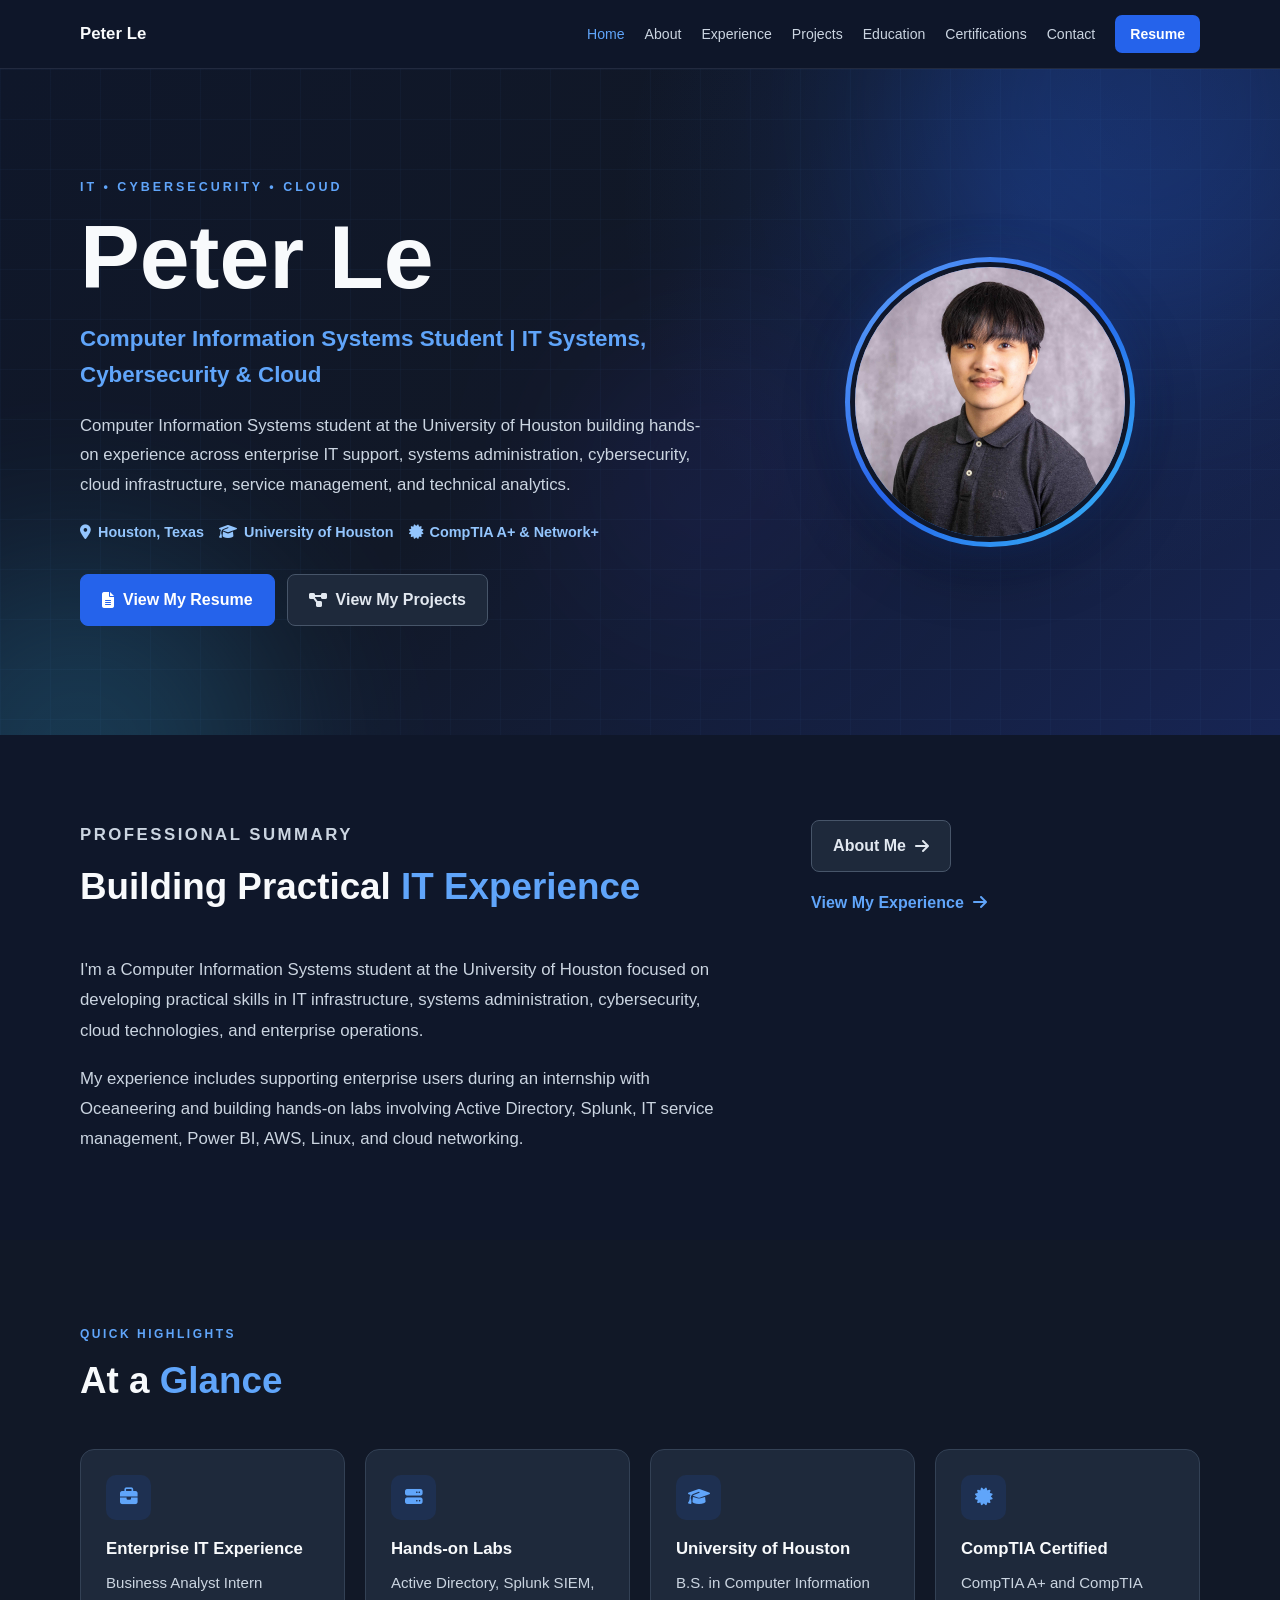
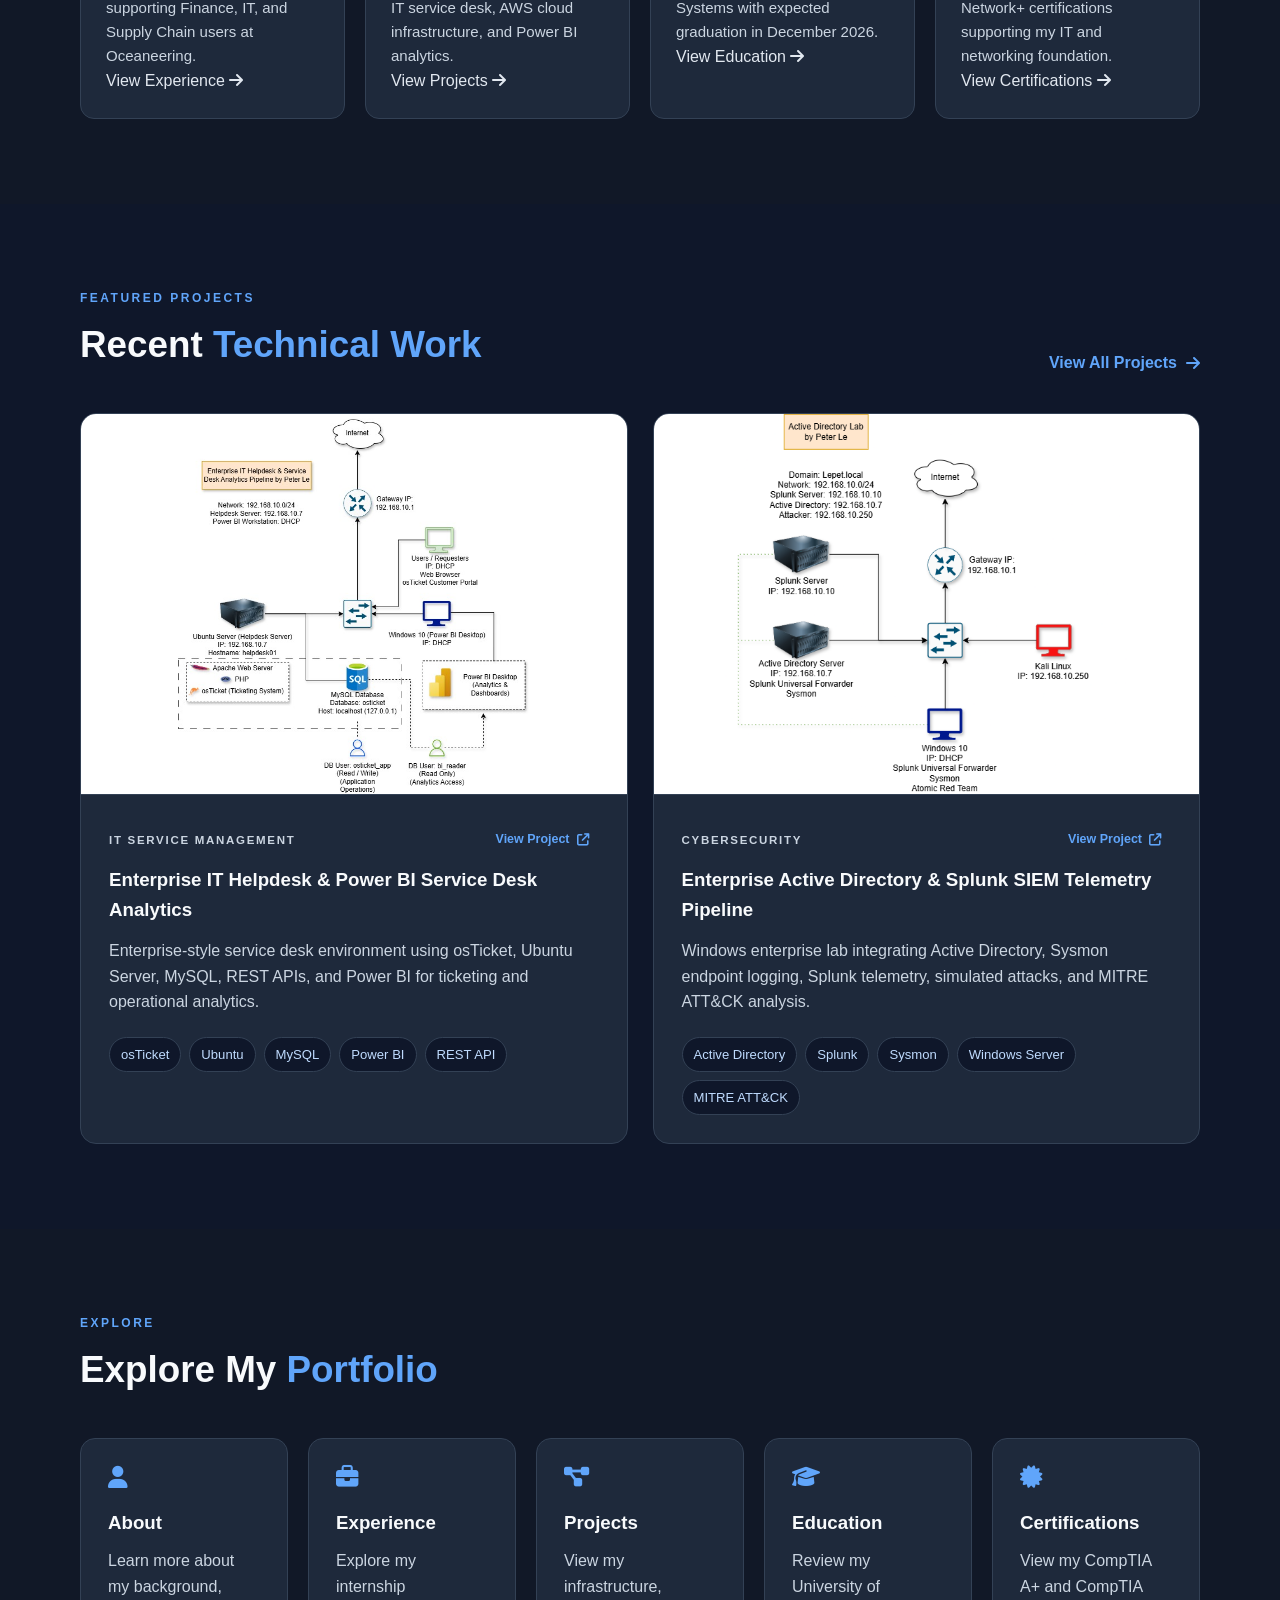
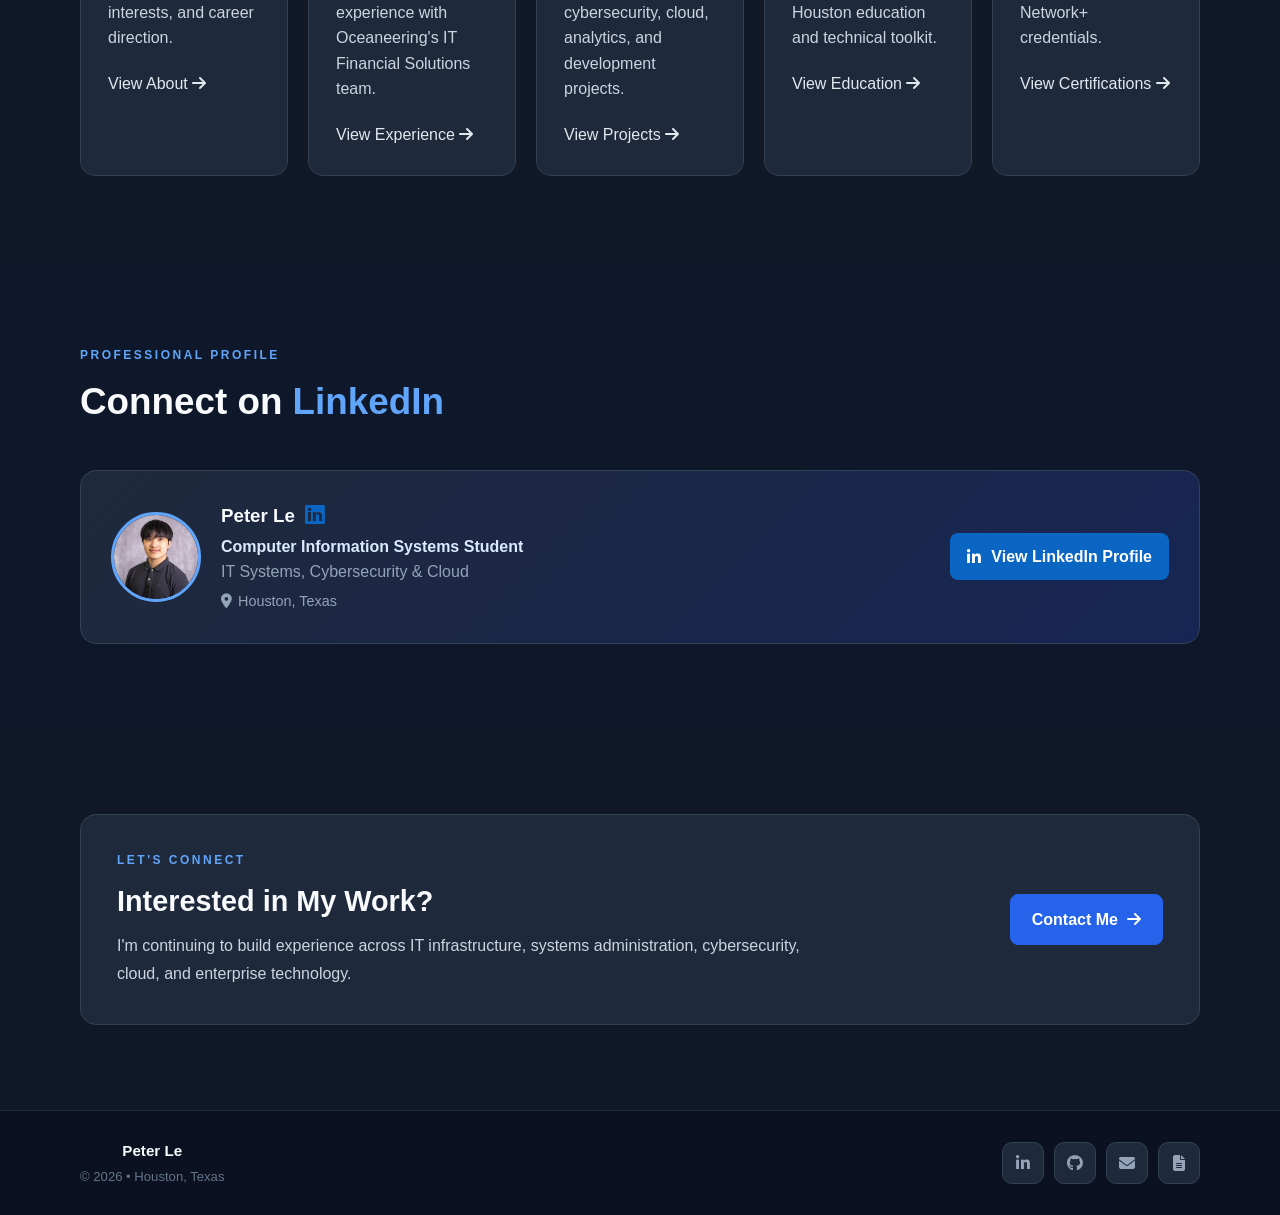
==== commit de7c5ec1: "Refactor index.html for clarity and consistency Updated the viewport meta tag and modified the title" ====
--- a/index.html
+++ b/index.html
@@ -3,14 +3,13 @@
 
 <head>
   <meta charset="UTF-8" />
-  <meta name="viewport" content="width=device-width, initial-scale=1.0" />
 
   <meta
-    name="description"
-    content="Peter Le - Computer Information Systems student focused on IT systems, cybersecurity, cloud infrastructure, and enterprise technology."
+    name="viewport"
+    content="width=device-width, initial-scale=1.0"
   />
 
-  <title>Peter Le | IT, Cloud & Cybersecurity</title>
+  <title>Peter Le | IT, Cybersecurity & Cloud Portfolio</title>
 
   <link rel="stylesheet" href="style.css" />
 
@@ -22,19 +21,50 @@
 
 <body>
 
+  <!-- =========================
+       NAVIGATION
+  ========================== -->
+
   <nav>
+
     <div class="container nav-container">
 
-      <a class="nav-name" href="index.html">Peter Le</a>
+      <a class="nav-name" href="index.html">
+        Peter Le
+      </a>
 
       <div class="nav-links">
-        <a class="active" href="index.html">Home</a>
-        <a href="experience.html">Experience</a>
-        <a href="projects.html">Projects</a>
-        <a href="skills.html">Skills</a>
-        <a href="education.html">Education</a>
-        <a href="certifications.html">Certifications</a>
-        <a href="contact.html">Contact</a>
+
+        <a
+          class="active"
+          href="index.html"
+        >
+          Home
+        </a>
+
+        <a href="about.html">
+          About
+        </a>
+
+        <a href="experience.html">
+          Experience
+        </a>
+
+        <a href="projects.html">
+          Projects
+        </a>
+
+        <a href="education.html">
+          Education
+        </a>
+
+        <a href="certifications.html">
+          Certifications
+        </a>
+
+        <a href="contact.html">
+          Contact
+        </a>
 
         <a
           class="nav-resume"
@@ -44,11 +74,17 @@
         >
           Resume
         </a>
+
       </div>
 
     </div>
+
   </nav>
 
+
+  <!-- =========================
+       HERO
+  ========================== -->
 
   <header class="hero">
 
@@ -61,89 +97,77 @@
 
     <div class="container hero-content">
 
+      <!-- HERO TEXT -->
+
       <div class="hero-text">
 
         <p class="hero-label">
-          IT • CLOUD • CYBERSECURITY
+          IT • CYBERSECURITY • CLOUD
         </p>
 
-        <h1>Peter Le</h1>
+        <h1>
+          Peter Le
+        </h1>
 
         <h2>
           Computer Information Systems Student
+          | IT Systems, Cybersecurity & Cloud
         </h2>
 
         <p class="hero-description">
-          University of Houston CIS student with professional IT support
-          experience and hands-on work across enterprise systems,
-          cybersecurity, cloud infrastructure, data analytics, and IT
-          operations.
+          Computer Information Systems student at the University of Houston
+          building hands-on experience across enterprise IT support,
+          systems administration, cybersecurity, cloud infrastructure,
+          service management, and technical analytics.
         </p>
 
+
         <div class="hero-credentials">
-
-          <span>
-            <i class="fa-solid fa-certificate"></i>
-            CompTIA A+
-          </span>
-
-          <span>
-            <i class="fa-solid fa-certificate"></i>
-            CompTIA Network+
-          </span>
 
           <span>
             <i class="fa-solid fa-location-dot"></i>
             Houston, Texas
           </span>
 
+          <span>
+            <i class="fa-solid fa-graduation-cap"></i>
+            University of Houston
+          </span>
+
+          <span>
+            <i class="fa-solid fa-certificate"></i>
+            CompTIA A+ & Network+
+          </span>
+
         </div>
 
 
         <div class="button-row">
 
           <a
-            class="button primary-button"
             href="Peter-Le-Resume.pdf"
             target="_blank"
             rel="noopener noreferrer"
+            class="button primary-button"
           >
             <i class="fa-solid fa-file-lines"></i>
             View My Resume
           </a>
 
           <a
+            href="projects.html"
             class="button secondary-button"
-            href="projects.html"
           >
-            <i class="fa-solid fa-code"></i>
+            <i class="fa-solid fa-diagram-project"></i>
             View My Projects
           </a>
 
-          <a
-            class="button secondary-button"
-            href="https://github.com/ptrxle"
-            target="_blank"
-            rel="noopener noreferrer"
-          >
-            <i class="fa-brands fa-github"></i>
-            GitHub
-          </a>
-
-          <a
-            class="button secondary-button"
-            href="https://www.linkedin.com/in/leptr"
-            target="_blank"
-            rel="noopener noreferrer"
-          >
-            <i class="fa-brands fa-linkedin"></i>
-            LinkedIn
-          </a>
-
-        </div>
-
-      </div>
-
+        </div>
+
+      </div>
+
+
+      <!-- HERO PHOTO -->
 
       <div class="hero-photo">
 
@@ -151,7 +175,7 @@
 
           <img
             src="profile.jpg"
-            alt="Peter Le professional headshot"
+            alt="Peter Le"
             class="profile-photo"
           />
 
@@ -166,59 +190,60 @@
 
   <main>
 
+    <!-- =========================
+         PROFESSIONAL SUMMARY
+    ========================== -->
+
     <section>
 
-      <div class="container reveal">
-
-        <p class="section-label">QUICK INTRODUCTION</p>
-
-        <h2 class="section-title">
-          Professional <span>Summary</span>
-        </h2>
-
-        <div class="summary-layout">
-
-          <div class="summary-text">
-
-            <p>
-              I'm a Computer Information Systems student at the University
-              of Houston with an interest in IT infrastructure, systems
-              administration, cloud computing, cybersecurity, and enterprise
-              technology.
-            </p>
-
-            <p>
-              My experience includes professional IT support at Oceaneering
-              as well as hands-on technical projects involving Active
-              Directory, Splunk, AWS, Power BI, Linux, SQL, REST APIs, and
-              IT service management.
-            </p>
-
-          </div>
-
-          <div class="summary-actions">
-
-            <a href="experience.html" class="text-link">
-              Explore my experience
-              <i class="fa-solid fa-arrow-right"></i>
-            </a>
-
-            <a href="skills.html" class="text-link">
-              View technical skills
-              <i class="fa-solid fa-arrow-right"></i>
-            </a>
-
-            <a href="education.html" class="text-link">
-              View education
-              <i class="fa-solid fa-arrow-right"></i>
-            </a>
-
-            <a href="certifications.html" class="text-link">
-              View certifications
-              <i class="fa-solid fa-arrow-right"></i>
-            </a>
-
-          </div>
+      <div class="container summary-layout reveal">
+
+        <div class="summary-text">
+
+          <p class="section-label">
+            PROFESSIONAL SUMMARY
+          </p>
+
+          <h2 class="section-title">
+            Building Practical
+            <span>IT Experience</span>
+          </h2>
+
+          <p>
+            I'm a Computer Information Systems student at the
+            University of Houston focused on developing practical
+            skills in IT infrastructure, systems administration,
+            cybersecurity, cloud technologies, and enterprise
+            operations.
+          </p>
+
+          <p>
+            My experience includes supporting enterprise users during
+            an internship with Oceaneering and building hands-on labs
+            involving Active Directory, Splunk, IT service management,
+            Power BI, AWS, Linux, and cloud networking.
+          </p>
+
+        </div>
+
+
+        <div class="summary-actions">
+
+          <a
+            href="about.html"
+            class="button secondary-button"
+          >
+            About Me
+            <i class="fa-solid fa-arrow-right"></i>
+          </a>
+
+          <a
+            href="experience.html"
+            class="text-link"
+          >
+            View My Experience
+            <i class="fa-solid fa-arrow-right"></i>
+          </a>
 
         </div>
 
@@ -227,16 +252,22 @@
     </section>
 
 
+    <!-- =========================
+         QUICK HIGHLIGHTS
+    ========================== -->
+
     <section class="alternate-section">
 
       <div class="container">
 
         <div class="reveal">
 
-          <p class="section-label">AT A GLANCE</p>
+          <p class="section-label">
+            QUICK HIGHLIGHTS
+          </p>
 
           <h2 class="section-title">
-            Quick <span>Highlights</span>
+            At a <span>Glance</span>
           </h2>
 
         </div>
@@ -244,105 +275,153 @@
 
         <div class="highlight-grid">
 
-          <div class="info-card reveal">
+
+          <!-- EXPERIENCE -->
+
+          <article class="info-card reveal">
 
             <div class="card-icon">
               <i class="fa-solid fa-briefcase"></i>
             </div>
 
-            <h3>Professional Experience</h3>
+            <h3>
+              Enterprise IT Experience
+            </h3>
 
             <p>
-              Business Analyst Intern – IT Financial Solutions at Oceaneering.
-            </p>
-
-          </div>
-
-
-          <a
-            href="education.html"
-            class="highlight-link-card reveal"
-          >
+              Business Analyst Intern supporting Finance,
+              IT, and Supply Chain users at Oceaneering.
+            </p>
+
+            <a
+              href="experience.html"
+              class="card-action-link"
+            >
+              View Experience
+              <i class="fa-solid fa-arrow-right"></i>
+            </a>
+
+          </article>
+
+
+          <!-- PROJECTS -->
+
+          <article class="info-card reveal">
+
+            <div class="card-icon">
+              <i class="fa-solid fa-server"></i>
+            </div>
+
+            <h3>
+              Hands-on Labs
+            </h3>
+
+            <p>
+              Active Directory, Splunk SIEM, IT service desk,
+              AWS cloud infrastructure, and Power BI analytics.
+            </p>
+
+            <a
+              href="projects.html"
+              class="card-action-link"
+            >
+              View Projects
+              <i class="fa-solid fa-arrow-right"></i>
+            </a>
+
+          </article>
+
+
+          <!-- EDUCATION -->
+
+          <article class="info-card reveal">
 
             <div class="card-icon">
               <i class="fa-solid fa-graduation-cap"></i>
             </div>
 
-            <h3>University of Houston</h3>
+            <h3>
+              University of Houston
+            </h3>
 
             <p>
-              B.S. Computer Information Systems, expected December 2026.
-            </p>
-
-            <span>
+              B.S. in Computer Information Systems with expected
+              graduation in December 2026.
+            </p>
+
+            <a
+              href="education.html"
+              class="card-action-link"
+            >
               View Education
               <i class="fa-solid fa-arrow-right"></i>
-            </span>
-
-          </a>
-
-
-          <a
-            href="certifications.html"
-            class="highlight-link-card reveal"
-          >
+            </a>
+
+          </article>
+
+
+          <!-- CERTIFICATIONS -->
+
+          <article class="info-card reveal">
 
             <div class="card-icon">
               <i class="fa-solid fa-certificate"></i>
             </div>
 
-            <h3>Certifications</h3>
+            <h3>
+              CompTIA Certified
+            </h3>
 
             <p>
-              CompTIA A+ and CompTIA Network+.
-            </p>
-
-            <span>
+              CompTIA A+ and CompTIA Network+ certifications
+              supporting my IT and networking foundation.
+            </p>
+
+            <a
+              href="certifications.html"
+              class="card-action-link"
+            >
               View Certifications
               <i class="fa-solid fa-arrow-right"></i>
-            </span>
-
-          </a>
-
-
-          <div class="info-card reveal">
-
-            <div class="card-icon">
-              <i class="fa-solid fa-server"></i>
-            </div>
-
-            <h3>Technical Focus</h3>
-
-            <p>
-              IT systems, cloud infrastructure, cybersecurity, and IT
-              operations.
-            </p>
+            </a>
+
+          </article>
+
+
+        </div>
+
+      </div>
+
+    </section>
+
+
+    <!-- =========================
+         FEATURED PROJECTS
+    ========================== -->
+
+    <section>
+
+      <div class="container">
+
+        <div class="section-heading-row reveal">
+
+          <div>
+
+            <p class="section-label">
+              FEATURED PROJECTS
+            </p>
+
+            <h2 class="section-title no-bottom">
+              Recent <span>Technical Work</span>
+            </h2>
 
           </div>
 
-        </div>
-
-      </div>
-
-    </section>
-
-
-    <section>
-
-      <div class="container">
-
-        <div class="section-heading-row reveal">
-
-          <div>
-            <p class="section-label">SELECTED WORK</p>
-
-            <h2 class="section-title no-bottom">
-              Featured <span>Projects</span>
-            </h2>
-          </div>
-
-          <a href="projects.html" class="text-link">
-            View all projects
+          <a
+            href="projects.html"
+            class="text-link"
+          >
+            View All Projects
             <i class="fa-solid fa-arrow-right"></i>
           </a>
 
@@ -351,12 +430,10 @@
 
         <div class="featured-project-grid">
 
-          <a
-            href="https://github.com/ptrxle/Enterprise-IT-Helpdesk-Service-Desk-Analytics-Lab"
-            target="_blank"
-            rel="noopener noreferrer"
-            class="project-card clickable-project reveal"
-          >
+
+          <!-- HELPDESK -->
+
+          <article class="project-card reveal">
 
             <div class="project-image-container">
 
@@ -368,6 +445,7 @@
 
             </div>
 
+
             <div class="project-content">
 
               <div class="project-top-row">
@@ -376,40 +454,61 @@
                   IT SERVICE MANAGEMENT
                 </p>
 
-                <span class="project-link-label">
+                <a
+                  href="https://github.com/ptrxle/Enterprise-IT-Helpdesk-Service-Desk-Analytics-Lab"
+                  target="_blank"
+                  rel="noopener noreferrer"
+                  class="project-link-label"
+                >
                   View Project
                   <i class="fa-solid fa-arrow-up-right-from-square"></i>
+                </a>
+
+              </div>
+
+              <h3>
+                Enterprise IT Helpdesk & Power BI Service Desk Analytics
+              </h3>
+
+              <p>
+                Enterprise-style service desk environment using
+                osTicket, Ubuntu Server, MySQL, REST APIs,
+                and Power BI for ticketing and operational analytics.
+              </p>
+
+
+              <div class="tech-tags">
+
+                <span class="tech-tag">
+                  osTicket
                 </span>
 
+                <span class="tech-tag">
+                  Ubuntu
+                </span>
+
+                <span class="tech-tag">
+                  MySQL
+                </span>
+
+                <span class="tech-tag">
+                  Power BI
+                </span>
+
+                <span class="tech-tag">
+                  REST API
+                </span>
+
               </div>
 
-              <h3>
-                Enterprise IT Helpdesk & Power BI Analytics
-              </h3>
-
-              <p>
-                Enterprise-style service desk environment using Ubuntu,
-                osTicket, MySQL, REST APIs, Bash, and Power BI.
-              </p>
-
-              <div class="tech-tags">
-                <span class="tech-tag">Ubuntu</span>
-                <span class="tech-tag">osTicket</span>
-                <span class="tech-tag">Power BI</span>
-                <span class="tech-tag">MySQL</span>
-              </div>
-
             </div>
 
-          </a>
-
-
-          <a
-            href="https://github.com/ptrxle/Enterprise-AD-Splunk-Pipeline-Lab"
-            target="_blank"
-            rel="noopener noreferrer"
-            class="project-card clickable-project reveal"
-          >
+          </article>
+
+
+          <!-- AD / SPLUNK -->
+
+          <article class="project-card reveal">
 
             <div class="project-image-container">
 
@@ -421,6 +520,7 @@
 
             </div>
 
+
             <div class="project-content">
 
               <div class="project-top-row">
@@ -429,32 +529,57 @@
                   CYBERSECURITY
                 </p>
 
-                <span class="project-link-label">
+                <a
+                  href="https://github.com/ptrxle/Enterprise-AD-Splunk-Pipeline-Lab"
+                  target="_blank"
+                  rel="noopener noreferrer"
+                  class="project-link-label"
+                >
                   View Project
                   <i class="fa-solid fa-arrow-up-right-from-square"></i>
+                </a>
+
+              </div>
+
+              <h3>
+                Enterprise Active Directory & Splunk SIEM Telemetry Pipeline
+              </h3>
+
+              <p>
+                Windows enterprise lab integrating Active Directory,
+                Sysmon endpoint logging, Splunk telemetry,
+                simulated attacks, and MITRE ATT&CK analysis.
+              </p>
+
+
+              <div class="tech-tags">
+
+                <span class="tech-tag">
+                  Active Directory
                 </span>
 
+                <span class="tech-tag">
+                  Splunk
+                </span>
+
+                <span class="tech-tag">
+                  Sysmon
+                </span>
+
+                <span class="tech-tag">
+                  Windows Server
+                </span>
+
+                <span class="tech-tag">
+                  MITRE ATT&CK
+                </span>
+
               </div>
 
-              <h3>
-                Active Directory & Splunk SIEM Lab
-              </h3>
-
-              <p>
-                Multi-node enterprise lab featuring Active Directory,
-                Windows Server, Sysmon, Splunk, Kali Linux, and MITRE ATT&CK.
-              </p>
-
-              <div class="tech-tags">
-                <span class="tech-tag">Active Directory</span>
-                <span class="tech-tag">Splunk</span>
-                <span class="tech-tag">Sysmon</span>
-                <span class="tech-tag">Windows Server</span>
-              </div>
-
             </div>
 
-          </a>
+          </article>
+
 
         </div>
 
@@ -463,13 +588,19 @@
     </section>
 
 
+    <!-- =========================
+         EXPLORE PORTFOLIO
+    ========================== -->
+
     <section class="alternate-section">
 
       <div class="container">
 
         <div class="reveal">
 
-          <p class="section-label">EXPLORE</p>
+          <p class="section-label">
+            EXPLORE
+          </p>
 
           <h2 class="section-title">
             Explore My <span>Portfolio</span>
@@ -480,94 +611,136 @@
 
         <div class="explore-grid">
 
-          <a href="experience.html" class="explore-card reveal">
+
+          <!-- ABOUT -->
+
+          <article class="explore-card reveal">
+
+            <i class="fa-solid fa-user"></i>
+
+            <h3>
+              About
+            </h3>
+
+            <p>
+              Learn more about my background,
+              interests, and career direction.
+            </p>
+
+            <a
+              href="about.html"
+              class="explore-action-link"
+            >
+              View About
+              <i class="fa-solid fa-arrow-right"></i>
+            </a>
+
+          </article>
+
+
+          <!-- EXPERIENCE -->
+
+          <article class="explore-card reveal">
 
             <i class="fa-solid fa-briefcase"></i>
 
-            <h3>Experience</h3>
+            <h3>
+              Experience
+            </h3>
 
             <p>
-              Learn more about my professional IT experience.
-            </p>
-
-            <span>
+              Explore my internship experience
+              with Oceaneering's IT Financial Solutions team.
+            </p>
+
+            <a
+              href="experience.html"
+              class="explore-action-link"
+            >
               View Experience
               <i class="fa-solid fa-arrow-right"></i>
-            </span>
-
-          </a>
-
-
-          <a href="projects.html" class="explore-card reveal">
+            </a>
+
+          </article>
+
+
+          <!-- PROJECTS -->
+
+          <article class="explore-card reveal">
 
             <i class="fa-solid fa-diagram-project"></i>
 
-            <h3>Projects</h3>
+            <h3>
+              Projects
+            </h3>
 
             <p>
-              Explore hands-on IT, cybersecurity, cloud, and development work.
-            </p>
-
-            <span>
+              View my infrastructure, cybersecurity,
+              cloud, analytics, and development projects.
+            </p>
+
+            <a
+              href="projects.html"
+              class="explore-action-link"
+            >
               View Projects
               <i class="fa-solid fa-arrow-right"></i>
-            </span>
-
-          </a>
-
-
-          <a href="skills.html" class="explore-card reveal">
-
-            <i class="fa-solid fa-server"></i>
-
-            <h3>Skills</h3>
+            </a>
+
+          </article>
+
+
+          <!-- EDUCATION -->
+
+          <article class="explore-card reveal">
+
+            <i class="fa-solid fa-graduation-cap"></i>
+
+            <h3>
+              Education
+            </h3>
 
             <p>
-              See the technologies, platforms, and tools I've worked with.
-            </p>
-
-            <span>
-              View Skills
-              <i class="fa-solid fa-arrow-right"></i>
-            </span>
-
-          </a>
-
-
-          <a href="education.html" class="explore-card reveal">
-
-            <i class="fa-solid fa-graduation-cap"></i>
-
-            <h3>Education</h3>
-
-            <p>
-              View my University of Houston academic background.
-            </p>
-
-            <span>
+              Review my University of Houston education
+              and technical toolkit.
+            </p>
+
+            <a
+              href="education.html"
+              class="explore-action-link"
+            >
               View Education
               <i class="fa-solid fa-arrow-right"></i>
-            </span>
-
-          </a>
-
-
-          <a href="certifications.html" class="explore-card reveal">
+            </a>
+
+          </article>
+
+
+          <!-- CERTIFICATIONS -->
+
+          <article class="explore-card reveal">
 
             <i class="fa-solid fa-certificate"></i>
 
-            <h3>Certifications</h3>
+            <h3>
+              Certifications
+            </h3>
 
             <p>
-              View my CompTIA certifications and certificate documents.
-            </p>
-
-            <span>
+              View my CompTIA A+ and
+              CompTIA Network+ credentials.
+            </p>
+
+            <a
+              href="certifications.html"
+              class="explore-action-link"
+            >
               View Certifications
               <i class="fa-solid fa-arrow-right"></i>
-            </span>
-
-          </a>
+            </a>
+
+          </article>
+
 
         </div>
 
@@ -576,23 +749,25 @@
     </section>
 
 
+    <!-- =========================
+         LINKEDIN PROFILE
+    ========================== -->
+
     <section>
 
       <div class="container reveal">
 
-        <p class="section-label">PROFESSIONAL NETWORK</p>
+        <p class="section-label">
+          PROFESSIONAL PROFILE
+        </p>
 
         <h2 class="section-title">
           Connect on <span>LinkedIn</span>
         </h2>
 
 
-        <a
-          class="linkedin-card"
-          href="https://www.linkedin.com/in/leptr"
-          target="_blank"
-          rel="noopener noreferrer"
-        >
+        <div class="linkedin-card">
+
 
           <div class="linkedin-left">
 
@@ -602,27 +777,34 @@
               class="linkedin-photo"
             />
 
+
             <div>
 
               <div class="linkedin-name-row">
 
-                <h3>Peter Le</h3>
+                <h3>
+                  Peter Le
+                </h3>
 
                 <i class="fa-brands fa-linkedin"></i>
 
               </div>
+
 
               <p class="linkedin-title">
                 Computer Information Systems Student
               </p>
 
               <p class="linkedin-subtitle">
-                IT Systems • Cybersecurity • Cloud
+                IT Systems, Cybersecurity & Cloud
               </p>
 
               <p class="linkedin-location">
+
                 <i class="fa-solid fa-location-dot"></i>
+
                 Houston, Texas
+
               </p>
 
             </div>
@@ -630,17 +812,67 @@
           </div>
 
 
-          <div class="linkedin-action">
-
-            <span>
-              View LinkedIn Profile
-            </span>
-
-            <i class="fa-solid fa-arrow-up-right-from-square"></i>
+          <a
+            href="https://www.linkedin.com/in/leptr"
+            target="_blank"
+            rel="noopener noreferrer"
+            class="linkedin-action"
+          >
+
+            <i class="fa-brands fa-linkedin-in"></i>
+
+            View LinkedIn Profile
+
+          </a>
+
+
+        </div>
+
+      </div>
+
+    </section>
+
+
+    <!-- =========================
+         CONTACT CTA
+    ========================== -->
+
+    <section class="alternate-section">
+
+      <div class="container reveal">
+
+        <div class="github-project-cta">
+
+
+          <div>
+
+            <p class="section-label">
+              LET'S CONNECT
+            </p>
+
+            <h2>
+              Interested in My Work?
+            </h2>
+
+            <p>
+              I'm continuing to build experience across IT infrastructure,
+              systems administration, cybersecurity, cloud,
+              and enterprise technology.
+            </p>
 
           </div>
 
-        </a>
+
+          <a
+            href="contact.html"
+            class="button primary-button"
+          >
+            Contact Me
+            <i class="fa-solid fa-arrow-right"></i>
+          </a>
+
+
+        </div>
 
       </div>
 
@@ -649,11 +881,70 @@
   </main>
 
 
-  <footer>
-
-    <p>© 2026 Peter Le</p>
-
-    <p>Houston, Texas</p>
+  <!-- =========================
+       FOOTER
+  ========================== -->
+
+  <footer class="site-footer">
+
+    <div class="container footer-content">
+
+      <div class="footer-info">
+
+        <strong>
+          Peter Le
+        </strong>
+
+        <span>
+          © 2026 • Houston, Texas
+        </span>
+
+      </div>
+
+
+      <div class="footer-links">
+
+        <a
+          href="https://www.linkedin.com/in/leptr"
+          target="_blank"
+          rel="noopener noreferrer"
+          aria-label="Peter Le on LinkedIn"
+          title="LinkedIn"
+        >
+          <i class="fa-brands fa-linkedin-in"></i>
+        </a>
+
+        <a
+          href="https://github.com/ptrxle"
+          target="_blank"
+          rel="noopener noreferrer"
+          aria-label="Peter Le on GitHub"
+          title="GitHub"
+        >
+          <i class="fa-brands fa-github"></i>
+        </a>
+
+        <a
+          href="mailto:lepeter2022@gmail.com"
+          aria-label="Email Peter Le"
+          title="Email"
+        >
+          <i class="fa-solid fa-envelope"></i>
+        </a>
+
+        <a
+          href="Peter-Le-Resume.pdf"
+          target="_blank"
+          rel="noopener noreferrer"
+          aria-label="View Peter Le's resume"
+          title="Resume"
+        >
+          <i class="fa-solid fa-file-lines"></i>
+        </a>
+
+      </div>
+
+    </div>
 
   </footer>
 
--- a/style.css
+++ b/style.css
@@ -81,7 +81,7 @@
 
   flex-wrap: wrap;
 
-  gap: 24px;
+  gap: 20px;
 }
 
 .nav-links a {
@@ -89,7 +89,7 @@
 
   color: #cbd5e1;
 
-  font-size: 0.9rem;
+  font-size: 0.88rem;
 
   transition: color 0.2s ease;
 }
@@ -208,7 +208,7 @@
 
 
 /* =========================
-   ANIMATED BACKGROUND BLOBS
+   BACKGROUND BLOBS
 ========================= */
 
 .hero-blob {
@@ -308,38 +308,6 @@
   align-items: center;
 
   gap: 70px;
-}
-
-.hero-text {
-  animation: heroTextEntrance 0.9s ease forwards;
-}
-
-.hero-photo {
-  animation: heroPhotoEntrance 0.9s ease forwards;
-}
-
-@keyframes heroTextEntrance {
-  from {
-    opacity: 0;
-    transform: translateX(-35px);
-  }
-
-  to {
-    opacity: 1;
-    transform: translateX(0);
-  }
-}
-
-@keyframes heroPhotoEntrance {
-  from {
-    opacity: 0;
-    transform: translateX(35px);
-  }
-
-  to {
-    opacity: 1;
-    transform: translateX(0);
-  }
 }
 
 .hero-label {
@@ -532,10 +500,6 @@
   transform: translateY(-3px);
 
   box-shadow: 0 10px 25px rgba(0, 0, 0, 0.22);
-}
-
-.centered-buttons {
-  justify-content: center;
 }
 
 
@@ -596,8 +560,7 @@
   padding: 85px 0;
 }
 
-.alternate-section,
-section.alternate-section {
+.alternate-section {
   background: #111827;
 }
 
@@ -661,7 +624,7 @@
 
 
 /* =========================
-   REVEAL ANIMATION
+   REVEAL
 ========================= */
 
 .reveal {
@@ -717,7 +680,7 @@
 
 
 /* =========================
-   STATIC INFO CARDS
+   HIGHLIGHTS
 ========================= */
 
 .highlight-grid {
@@ -728,12 +691,8 @@
   gap: 20px;
 }
 
-/*
-  IMPORTANT:
-  These are not links, so they do NOT move upward on hover.
-*/
-
-.info-card {
+.info-card,
+.highlight-link-card {
   padding: 25px;
 
   background: #1e293b;
@@ -743,7 +702,8 @@
   border-radius: 14px;
 }
 
-.info-card h3 {
+.info-card h3,
+.highlight-link-card h3 {
   color: #f8fafc;
 
   margin-bottom: 9px;
@@ -751,97 +711,51 @@
   font-size: 1.05rem;
 }
 
-.info-card p {
+.info-card p,
+.highlight-link-card p {
   color: #cbd5e1;
 
   font-size: 0.94rem;
 }
 
-.card-icon,
-.skill-icon,
-.education-icon {
-  width: 45px;
-  height: 45px;
-
-  margin-bottom: 16px;
-
-  display: flex;
-
-  align-items: center;
-
-  justify-content: center;
-
-  border-radius: 10px;
-
-  background: rgba(37, 99, 235, 0.12);
-
-  color: #60a5fa;
-
-  font-size: 1.1rem;
-}
-
-
-/* =========================
-   PROJECTS
-========================= */
-
-.featured-project-grid,
-.projects-grid {
-  display: grid;
-
-  grid-template-columns: repeat(2, minmax(0, 1fr));
-
-  gap: 25px;
-}
-
-/*
-  Normal project cards do NOT rise on hover.
-*/
-
-.project-card {
-  min-width: 0;
-
-  overflow: hidden;
-
-  display: flex;
-
-  flex-direction: column;
-
-  background: #1e293b;
-
-  border: 1px solid #334155;
-
-  border-radius: 16px;
-}
-
-
-/*
-  ONLY add "clickable-project" when the card has a real URL.
-*/
-
-.clickable-project {
-  cursor: pointer;
-
+.highlight-link-card {
   transition:
     transform 0.3s ease,
     border-color 0.3s ease,
     box-shadow 0.3s ease;
 }
 
-.clickable-project:hover {
-  transform: translateY(-7px);
+.highlight-link-card:hover {
+  transform: translateY(-5px);
 
   border-color: #60a5fa;
 
   box-shadow:
-    0 18px 45px rgba(0, 0, 0, 0.23),
-    0 0 30px rgba(37, 99, 235, 0.08);
-}
-
-.project-image-container {
-  width: 100%;
-
-  min-height: 330px;
+    0 15px 35px rgba(0, 0, 0, 0.2);
+}
+
+.highlight-link-card > span {
+  display: inline-flex;
+
+  align-items: center;
+
+  gap: 8px;
+
+  margin-top: 18px;
+
+  color: #60a5fa;
+
+  font-size: 0.85rem;
+
+  font-weight: 700;
+}
+
+.card-icon,
+.skill-icon {
+  width: 45px;
+  height: 45px;
+
+  margin-bottom: 16px;
 
   display: flex;
 
@@ -849,121 +763,47 @@
 
   justify-content: center;
 
+  border-radius: 10px;
+
+  background: rgba(37, 99, 235, 0.12);
+
+  color: #60a5fa;
+
+  font-size: 1.1rem;
+}
+
+
+/* =========================
+   PROJECTS
+========================= */
+
+.featured-project-grid,
+.projects-grid {
+  display: grid;
+
+  grid-template-columns: repeat(2, minmax(0, 1fr));
+
+  gap: 25px;
+}
+
+.project-card {
+  min-width: 0;
+
   overflow: hidden;
 
-  background: #ffffff;
-
-  border-bottom: 1px solid #334155;
-}
-
-.project-image {
-  display: block;
-
-  width: 100%;
-  height: 100%;
-
-  max-height: 380px;
-
-  object-fit: contain;
-
-  background: #ffffff;
-}
-
-.project-content {
-  padding: 28px;
-
-  flex-grow: 1;
-}
-
-.project-type {
-  margin-bottom: 8px;
-
-  color: #60a5fa;
-
-  font-size: 0.72rem;
-
-  font-weight: 800;
-
-  letter-spacing: 1.7px;
-}
-
-.project-content h2,
-.project-content h3 {
-  color: #f8fafc;
-
-  margin-bottom: 13px;
-}
-
-.project-content h2 {
-  font-size: 1.3rem;
-}
-
-.project-content h3 {
-  font-size: 1.17rem;
-}
-
-.project-content p {
-  color: #cbd5e1;
-}
-
-.project-extra {
-  margin-top: 12px;
-}
-
-.project-card-no-image {
-  min-height: 330px;
-}
-
-
-/* =========================
-   TECH TAGS
-========================= */
-
-.tech-tags {
-  display: flex;
-
-  flex-wrap: wrap;
-
-  gap: 8px;
-
-  margin-top: 22px;
-}
-
-.tech-tag {
-  padding: 6px 11px;
-
-  background: #0f172a;
+  display: flex;
+
+  flex-direction: column;
+
+  background: #1e293b;
 
   border: 1px solid #334155;
 
-  border-radius: 999px;
-
-  color: #bfdbfe;
-
-  font-size: 0.82rem;
-}
-
-
-/* =========================
-   EXPLORE CARDS
-========================= */
-
-.explore-grid {
-  display: grid;
-
-  grid-template-columns: repeat(4, minmax(0, 1fr));
-
-  gap: 20px;
-}
-
-.explore-card {
-  padding: 27px;
-
-  background: #1e293b;
-
-  border: 1px solid #334155;
-
-  border-radius: 15px;
+  border-radius: 16px;
+}
+
+.clickable-project {
+  cursor: pointer;
 
   transition:
     transform 0.3s ease,
@@ -971,12 +811,188 @@
     box-shadow 0.3s ease;
 }
 
+.clickable-project:hover {
+  transform: translateY(-7px);
+
+  border-color: #60a5fa;
+
+  box-shadow:
+    0 18px 45px rgba(0, 0, 0, 0.23),
+    0 0 30px rgba(37, 99, 235, 0.08);
+}
+
+.project-image-container {
+  width: 100%;
+
+  min-height: 330px;
+
+  display: flex;
+
+  align-items: center;
+
+  justify-content: center;
+
+  overflow: hidden;
+
+  background: #ffffff;
+
+  border-bottom: 1px solid #334155;
+}
+
+.project-image {
+  display: block;
+
+  width: 100%;
+  height: 100%;
+
+  max-height: 380px;
+
+  object-fit: contain;
+
+  background: #ffffff;
+}
+
+.project-content {
+  padding: 28px;
+
+  flex-grow: 1;
+}
+
+.project-type {
+  margin-bottom: 8px;
+
+  color: #60a5fa;
+
+  font-size: 0.72rem;
+
+  font-weight: 800;
+
+  letter-spacing: 1.7px;
+}
+
+.project-content h2,
+.project-content h3 {
+  color: #f8fafc;
+
+  margin-bottom: 13px;
+}
+
+.project-content h2 {
+  font-size: 1.3rem;
+}
+
+.project-content h3 {
+  font-size: 1.17rem;
+}
+
+.project-content p {
+  color: #cbd5e1;
+}
+
+.project-extra {
+  margin-top: 12px;
+}
+
+.project-card-no-image {
+  min-height: 330px;
+}
+
+.project-top-row {
+  display: flex;
+
+  align-items: center;
+
+  justify-content: space-between;
+
+  gap: 15px;
+
+  margin-bottom: 8px;
+}
+
+.project-top-row .project-type {
+  margin-bottom: 0;
+}
+
+.project-link-label {
+  flex-shrink: 0;
+
+  display: inline-flex;
+
+  align-items: center;
+
+  gap: 6px;
+
+  color: #60a5fa;
+
+  font-size: 0.78rem;
+
+  font-weight: 700;
+}
+
+
+/* =========================
+   TECH TAGS
+========================= */
+
+.tech-tags {
+  display: flex;
+
+  flex-wrap: wrap;
+
+  gap: 8px;
+
+  margin-top: 22px;
+}
+
+.tech-tag {
+  padding: 6px 11px;
+
+  background: #0f172a;
+
+  border: 1px solid #334155;
+
+  border-radius: 999px;
+
+  color: #bfdbfe;
+
+  font-size: 0.82rem;
+}
+
+
+/* =========================
+   EXPLORE
+========================= */
+
+.explore-grid {
+  display: grid;
+
+  grid-template-columns: repeat(5, minmax(0, 1fr));
+
+  gap: 20px;
+}
+
+.explore-card {
+  padding: 27px;
+
+  background: #1e293b;
+
+  border: 1px solid #334155;
+
+  border-radius: 15px;
+
+  transition:
+    transform 0.3s ease,
+    border-color 0.3s ease,
+    box-shadow 0.3s ease;
+}
+
 .explore-card:hover {
   transform: translateY(-6px);
 
   border-color: #60a5fa;
 
-  box-shadow: 0 15px 35px rgba(0, 0, 0, 0.2);
+  box-shadow:
+    0 15px 35px rgba(0, 0, 0, 0.2);
 }
 
 .explore-card > i {
@@ -1039,21 +1055,20 @@
   border: 1px solid #334155;
 
   border-radius: 16px;
-}
-
-a.linkedin-card {
+
   transition:
     transform 0.3s ease,
     border-color 0.3s ease,
     box-shadow 0.3s ease;
 }
 
-a.linkedin-card:hover {
+.linkedin-card:hover {
   transform: translateY(-5px);
 
   border-color: #0a66c2;
 
-  box-shadow: 0 15px 40px rgba(10, 102, 194, 0.15);
+  box-shadow:
+    0 15px 40px rgba(10, 102, 194, 0.15);
 }
 
 .linkedin-left {
@@ -1083,7 +1098,6 @@
   gap: 10px;
 }
 
-.linkedin-name-row h2,
 .linkedin-name-row h3 {
   color: #f8fafc;
 }
@@ -1141,36 +1155,6 @@
 
 
 /* =========================
-   HOME CTA
-========================= */
-
-.home-cta,
-.page-cta {
-  max-width: 850px;
-
-  margin: 0 auto;
-
-  text-align: center;
-}
-
-.home-cta h2,
-.page-cta h2 {
-  color: #f8fafc;
-
-  font-size: 2rem;
-
-  margin-bottom: 12px;
-}
-
-.home-cta p,
-.page-cta p {
-  color: #cbd5e1;
-
-  margin-bottom: 25px;
-}
-
-
-/* =========================
    EXPERIENCE
 ========================= */
 
@@ -1287,11 +1271,6 @@
   gap: 24px;
 }
 
-/*
-  Static information card.
-  No lift effect.
-*/
-
 .skill-group {
   padding: 30px;
 
@@ -1336,507 +1315,6 @@
 /* =========================
    EDUCATION
 ========================= */
-
-.education-grid {
-  display: grid;
-
-  grid-template-columns: repeat(2, minmax(0, 1fr));
-
-  gap: 25px;
-}
-
-/*
-  Static card.
-  No misleading hover lift.
-*/
-
-.education-card {
-  padding: 30px;
-
-  background: #1e293b;
-
-  border: 1px solid #334155;
-
-  border-radius: 16px;
-}
-
-.education-card h2 {
-  color: #f8fafc;
-
-  margin-bottom: 10px;
-
-  font-size: 1.35rem;
-}
-
-.education-card > p {
-  color: #cbd5e1;
-}
-
-.education-highlight {
-  color: #93c5fd !important;
-
-  font-weight: 700;
-}
-
-.education-details {
-  display: grid;
-
-  gap: 15px;
-
-  margin-top: 25px;
-}
-
-.education-details div {
-  padding: 15px;
-
-  background: #0f172a;
-
-  border: 1px solid #334155;
-
-  border-radius: 9px;
-}
-
-.education-details span {
-  display: block;
-
-  color: #94a3b8;
-
-  font-size: 0.82rem;
-}
-
-.education-details strong {
-  color: #e2e8f0;
-}
-
-.certification-item {
-  display: flex;
-
-  align-items: flex-start;
-
-  gap: 13px;
-
-  padding: 17px;
-
-  margin-top: 15px;
-
-  background: #0f172a;
-
-  border: 1px solid #334155;
-
-  border-radius: 10px;
-}
-
-.certification-item > i {
-  margin-top: 4px;
-
-  color: #60a5fa;
-}
-
-.certification-item strong {
-  color: #bfdbfe;
-}
-
-.certification-item p {
-  margin-top: 4px;
-
-  color: #94a3b8;
-
-  font-size: 0.9rem;
-}
-
-
-/* =========================
-   CONTACT PAGE
-========================= */
-
-.contact-page-grid {
-  display: grid;
-
-  grid-template-columns: repeat(2, minmax(0, 1fr));
-
-  gap: 20px;
-}
-
-.contact-option {
-  display: flex;
-
-  align-items: center;
-
-  gap: 17px;
-
-  padding: 23px;
-
-  background: #1e293b;
-
-  border: 1px solid #334155;
-
-  border-radius: 14px;
-
-  transition:
-    transform 0.3s ease,
-    border-color 0.3s ease,
-    box-shadow 0.3s ease;
-}
-
-.contact-option:hover {
-  transform: translateY(-5px);
-
-  border-color: #60a5fa;
-
-  box-shadow: 0 15px 35px rgba(0, 0, 0, 0.18);
-}
-
-.contact-option-icon {
-  width: 45px;
-  height: 45px;
-
-  flex-shrink: 0;
-
-  display: flex;
-
-  align-items: center;
-
-  justify-content: center;
-
-  border-radius: 10px;
-
-  background: rgba(37, 99, 235, 0.12);
-
-  color: #60a5fa;
-
-  font-size: 1.1rem;
-}
-
-.contact-option div:nth-child(2) {
-  flex-grow: 1;
-}
-
-.contact-option span {
-  display: block;
-
-  color: #94a3b8;
-
-  font-size: 0.82rem;
-}
-
-.contact-option strong {
-  color: #e2e8f0;
-}
-
-.contact-option > i:last-child {
-  color: #60a5fa;
-}
-
-
-/* =========================
-   PROJECT LINK NOTE
-========================= */
-
-.project-link-note {
-  display: flex;
-
-  align-items: center;
-
-  gap: 25px;
-
-  padding: 30px;
-
-  background: #1e293b;
-
-  border: 1px solid #334155;
-
-  border-radius: 15px;
-}
-
-.project-link-note > i {
-  color: #f8fafc;
-
-  font-size: 2rem;
-}
-
-.project-link-note div {
-  flex-grow: 1;
-}
-
-.project-link-note h2 {
-  color: #f8fafc;
-
-  margin-bottom: 5px;
-}
-
-.project-link-note p {
-  color: #cbd5e1;
-}
-
-
-/* =========================
-   FOOTER
-========================= */
-
-footer {
-  padding: 32px;
-
-  text-align: center;
-
-  background: #0b1120;
-
-  border-top: 1px solid #1e293b;
-
-  color: #94a3b8;
-
-  font-size: 0.9rem;
-}
-
-
-/* =========================
-   TABLET
-========================= */
-
-@media (max-width: 900px) {
-
-  .nav-container {
-    flex-direction: column;
-
-    gap: 8px;
-
-    padding: 12px 0;
-  }
-
-  .nav-links {
-    justify-content: center;
-
-    gap: 15px;
-  }
-
-  .hero-content {
-    grid-template-columns: 1fr;
-
-    text-align: center;
-
-    gap: 45px;
-  }
-
-  .hero-photo {
-    grid-row: 1;
-  }
-
-  .hero-credentials,
-  .button-row {
-    justify-content: center;
-  }
-
-  .summary-layout {
-    grid-template-columns: 1fr;
-
-    gap: 35px;
-  }
-
-  .highlight-grid,
-  .explore-grid {
-    grid-template-columns: repeat(2, minmax(0, 1fr));
-  }
-
-  .projects-grid,
-  .featured-project-grid,
-  .skills-grid,
-  .education-grid,
-  .contact-page-grid,
-  .experience-detail-grid {
-    grid-template-columns: 1fr;
-  }
-
-  .experience-heading {
-    flex-direction: column;
-  }
-
-  .linkedin-card {
-    flex-direction: column;
-
-    align-items: flex-start;
-  }
-
-  .linkedin-action {
-    width: 100%;
-
-    justify-content: center;
-  }
-
-  .section-heading-row {
-    flex-direction: column;
-
-    align-items: flex-start;
-  }
-
-}
-
-
-/* =========================
-   MOBILE
-========================= */
-
-@media (max-width: 600px) {
-
-  .container {
-    width: 92%;
-  }
-
-  nav {
-    position: relative;
-  }
-
-  .nav-links {
-    gap: 10px 14px;
-  }
-
-  .nav-links a {
-    font-size: 0.82rem;
-  }
-
-  .hero {
-    min-height: auto;
-
-    padding: 65px 0 75px;
-  }
-
-  .hero h1 {
-    font-size: 3.2rem;
-  }
-
-  .hero h2 {
-    font-size: 1.12rem;
-  }
-
-  .profile-photo {
-    width: 195px;
-    height: 195px;
-  }
-
-  .button-row {
-    flex-direction: column;
-  }
-
-  .button {
-    width: 100%;
-  }
-
-  section {
-    padding: 65px 0;
-  }
-
-  .page-header {
-    padding: 70px 0;
-  }
-
-  .page-header h1 {
-    font-size: 3rem;
-  }
-
-  .section-title {
-    font-size: 1.9rem;
-  }
-
-  .highlight-grid,
-  .explore-grid {
-    grid-template-columns: 1fr;
-  }
-
-  .linkedin-left {
-    align-items: flex-start;
-  }
-
-  .linkedin-photo {
-    width: 70px;
-    height: 70px;
-  }
-
-  .linkedin-card {
-    padding: 22px;
-  }
-
-  .experience-content,
-  .project-content,
-  .skill-group,
-  .education-card {
-    padding: 22px;
-  }
-
-  .project-image-container {
-    min-height: auto;
-  }
-
-  .project-image {
-    height: auto;
-  }
-
-  .project-link-note {
-    flex-direction: column;
-
-    align-items: flex-start;
-  }
-
-}
-
-
-/* =========================
-   REDUCED MOTION
-========================= */
-
-@media (prefers-reduced-motion: reduce) {
-
-  *,
-  *::before,
-  *::after {
-    animation-duration: 0.01ms !important;
-
-    animation-iteration-count: 1 !important;
-
-    transition-duration: 0.01ms !important;
-
-    scroll-behavior: auto !important;
-  }
-
-}
-
-/* =========================
-   PROJECT LINK INDICATORS
-========================= */
-
-.project-top-row {
-  display: flex;
-  align-items: center;
-  justify-content: space-between;
-  gap: 15px;
-  margin-bottom: 8px;
-}
-
-.project-top-row .project-type {
-  margin-bottom: 0;
-}
-
-.project-link-label {
-  flex-shrink: 0;
-
-  display: inline-flex;
-  align-items: center;
-  gap: 6px;
-
-  color: #60a5fa;
-
-  font-size: 0.78rem;
-  font-weight: 700;
-}
-
-.clickable-project .project-link-label i {
-  transition: transform 0.25s ease;
-}
-
-.clickable-project:hover .project-link-label i {
-  transform: translate(3px, -3px);
-}
-
-/* =========================================
-   UNIVERSITY OF HOUSTON EDUCATION CARD
-========================================= */
 
 .university-card {
   width: 100%;
@@ -1858,7 +1336,6 @@
 
   border-radius: 18px;
 }
-
 
 .university-logo-side {
   min-height: 360px;
@@ -1882,7 +1359,6 @@
   border-right: 1px solid #334155;
 }
 
-
 .university-logo-box {
   width: 190px;
   height: 190px;
@@ -1903,7 +1379,6 @@
     0 15px 40px rgba(0, 0, 0, 0.28);
 }
 
-
 .university-logo {
   display: block;
 
@@ -1916,12 +1391,10 @@
   object-fit: contain;
 }
 
-
 .university-content {
   padding: 45px;
 }
 
-
 .university-content h2 {
   margin-bottom: 6px;
 
@@ -1930,7 +1403,6 @@
   font-size: 2rem;
 }
 
-
 .university-content h3 {
   margin-bottom: 14px;
 
@@ -1939,7 +1411,6 @@
   font-size: 1.3rem;
 }
 
-
 .education-school {
   color: #e2e8f0;
 
@@ -1948,48 +1419,51 @@
   font-size: 1rem;
 }
 
-
 .education-division {
   margin-top: 2px;
 
   color: #94a3b8;
 }
 
+.education-details {
+  display: grid;
+
+  gap: 15px;
+
+  margin-top: 25px;
+}
 
 .education-details-wide {
-  grid-template-columns:
-    repeat(3, minmax(0, 1fr));
+  grid-template-columns: repeat(3, minmax(0, 1fr));
 
   margin-top: 35px;
 }
 
-
-.education-details-wide div {
-  min-height: 110px;
-
-  display: flex;
-
-  flex-direction: column;
-
-  justify-content: center;
-}
-
-
-.education-details-wide small {
+.education-details div {
+  padding: 15px;
+
+  background: #0f172a;
+
+  border: 1px solid #334155;
+
+  border-radius: 9px;
+}
+
+.education-details span {
   display: block;
 
-  margin-top: 2px;
-
   color: #94a3b8;
 
-  font-size: 0.8rem;
-}
-
-
-
-/* =========================================
-   EDUCATION CERTIFICATION CTA
-========================================= */
+  font-size: 0.82rem;
+}
+
+.education-details strong {
+  color: #e2e8f0;
+}
+
+.education-details small {
+  color: #94a3b8;
+}
 
 .education-cert-cta {
   display: flex;
@@ -2006,7 +1480,6 @@
 
   border-radius: 16px;
 }
-
 
 .education-cert-icon {
   width: 60px;
@@ -2020,11 +1493,9 @@
 
   justify-content: center;
 
-  background:
-    rgba(37, 99, 235, 0.12);
-
-  border: 1px solid
-    rgba(96, 165, 250, 0.25);
+  background: rgba(37, 99, 235, 0.12);
+
+  border: 1px solid rgba(96, 165, 250, 0.25);
 
   border-radius: 14px;
 
@@ -2032,47 +1503,36 @@
 
   font-size: 1.5rem;
 }
-
 
 .education-cert-text {
   flex-grow: 1;
 }
 
-
 .education-cert-text h2 {
   margin-bottom: 5px;
 
   color: #f8fafc;
 }
 
-
 .education-cert-text p:not(.section-label) {
   color: #cbd5e1;
 }
 
 
-
-/* =========================================
-   CERTIFICATIONS PAGE
-========================================= */
+/* =========================
+   CERTIFICATIONS
+========================= */
 
 .certifications-grid {
   display: grid;
 
-  grid-template-columns:
-    repeat(2, minmax(0, 1fr));
+  grid-template-columns: repeat(2, minmax(0, 1fr));
 
   gap: 26px;
 }
 
-
-/*
-   These certification cards ARE clickable.
-   Therefore they get the lift/glow effect.
-*/
-
 .cert-card {
-  min-height: 410px;
+  min-height: 430px;
 
   display: flex;
 
@@ -2099,20 +1559,15 @@
     box-shadow 0.3s ease;
 }
 
-
 .cert-card:hover {
   transform: translateY(-7px);
 
   border-color: #60a5fa;
 
   box-shadow:
-    0 18px 45px
-      rgba(0, 0, 0, 0.25),
-
-    0 0 35px
-      rgba(37, 99, 235, 0.09);
-}
-
+    0 18px 45px rgba(0, 0, 0, 0.25),
+    0 0 35px rgba(37, 99, 235, 0.09);
+}
 
 .cert-card-top {
   display: flex;
@@ -2127,9 +1582,13 @@
 }
 
 
-.cert-icon {
-  width: 62px;
-  height: 62px;
+/* =========================
+   CERTIFICATION LOGOS
+========================= */
+
+.cert-logo-box {
+  width: 155px;
+  height: 90px;
 
   display: flex;
 
@@ -2137,19 +1596,42 @@
 
   justify-content: center;
 
-  border-radius: 14px;
-
-  background:
-    rgba(37, 99, 235, 0.12);
-
-  border: 1px solid
-    rgba(96, 165, 250, 0.22);
-
-  color: #60a5fa;
-
-  font-size: 1.45rem;
-}
-
+  padding: 10px;
+
+  background: #ffffff;
+
+  border: 1px solid #e2e8f0;
+
+  border-radius: 13px;
+
+  overflow: hidden;
+
+  box-shadow:
+    0 8px 22px rgba(0, 0, 0, 0.18);
+}
+
+.cert-logo {
+  display: block;
+
+  width: 100%;
+  height: 100%;
+
+  object-fit: contain;
+}
+
+.cert-logo-a {
+  width: 85%;
+  height: 85%;
+}
+
+.cert-logo-network {
+  width: 70%;
+  height: 70%;
+}
+
+/* =========================
+   CERTIFICATION STATUS
+========================= */
 
 .cert-status {
   display: inline-flex;
@@ -2160,13 +1642,11 @@
 
   padding: 7px 12px;
 
-  border: 1px solid
-    rgba(96, 165, 250, 0.28);
+  border: 1px solid rgba(96, 165, 250, 0.28);
 
   border-radius: 999px;
 
-  background:
-    rgba(37, 99, 235, 0.08);
+  background: rgba(37, 99, 235, 0.08);
 
   color: #93c5fd;
 
@@ -2174,13 +1654,11 @@
 
   font-weight: 700;
 }
-
 
 .cert-status i {
   color: #60a5fa;
 }
 
-
 .cert-content {
   display: flex;
 
@@ -2188,7 +1666,6 @@
 
   flex-grow: 1;
 }
-
 
 .cert-content h2 {
   margin-bottom: 14px;
@@ -2198,14 +1675,12 @@
   font-size: 1.65rem;
 }
 
-
 .cert-content > p:not(.project-type) {
   color: #cbd5e1;
 
   line-height: 1.75;
 }
 
-
 .cert-skills {
   display: flex;
 
@@ -2215,7 +1690,6 @@
 
   margin-top: 24px;
 }
-
 
 .cert-skills span {
   padding: 6px 11px;
@@ -2231,7 +1705,6 @@
   font-size: 0.8rem;
 }
 
-
 .certificate-link {
   display: flex;
 
@@ -2250,24 +1723,18 @@
   font-weight: 700;
 }
 
-
 .certificate-link i {
-  transition:
-    transform 0.25s ease;
-}
-
-
-.cert-card:hover
-.certificate-link i {
-  transform:
-    translate(3px, -3px);
-}
-
-
-
-/* =========================================
+  transition: transform 0.25s ease;
+}
+
+.cert-card:hover .certificate-link i {
+  transform: translate(3px, -3px);
+}
+
+
+/* =========================
    CERTIFICATE PDF NOTE
-========================================= */
+========================= */
 
 .certificate-note {
   max-width: 700px;
@@ -2284,14 +1751,12 @@
 
   padding: 18px 22px;
 
-  background:
-    rgba(30, 41, 59, 0.65);
+  background: rgba(30, 41, 59, 0.65);
 
   border: 1px solid #334155;
 
   border-radius: 12px;
 }
-
 
 .certificate-note > i {
   color: #60a5fa;
@@ -2299,12 +1764,10 @@
   font-size: 1.35rem;
 }
 
-
 .certificate-note strong {
   color: #e2e8f0;
 }
 
-
 .certificate-note p {
   margin-top: 2px;
 
@@ -2314,13 +1777,26 @@
 }
 
 
-
-/* =========================================
-   CLICKABLE HOMEPAGE HIGHLIGHT
-========================================= */
-
-.highlight-link-card {
-  padding: 25px;
+/* =========================
+   CONTACT
+========================= */
+
+.contact-page-grid {
+  display: grid;
+
+  grid-template-columns: repeat(2, minmax(0, 1fr));
+
+  gap: 20px;
+}
+
+.contact-option {
+  display: flex;
+
+  align-items: center;
+
+  gap: 17px;
+
+  padding: 23px;
 
   background: #1e293b;
 
@@ -2334,83 +1810,208 @@
     box-shadow 0.3s ease;
 }
 
-
-.highlight-link-card:hover {
+.contact-option:hover {
   transform: translateY(-5px);
 
   border-color: #60a5fa;
 
   box-shadow:
-    0 15px 35px
-      rgba(0, 0, 0, 0.2);
-}
-
-
-.highlight-link-card h3 {
-  margin-bottom: 9px;
+    0 15px 35px rgba(0, 0, 0, 0.18);
+}
+
+.contact-option-icon {
+  width: 45px;
+  height: 45px;
+
+  flex-shrink: 0;
+
+  display: flex;
+
+  align-items: center;
+
+  justify-content: center;
+
+  border-radius: 10px;
+
+  background: rgba(37, 99, 235, 0.12);
+
+  color: #60a5fa;
+
+  font-size: 1.1rem;
+}
+
+.contact-option div:nth-child(2) {
+  flex-grow: 1;
+}
+
+.contact-option span {
+  display: block;
+
+  color: #94a3b8;
+
+  font-size: 0.82rem;
+}
+
+.contact-option strong {
+  color: #e2e8f0;
+}
+
+/* =========================
+   GITHUB PROJECT CTA
+========================= */
+
+.github-project-cta {
+  display: flex;
+  align-items: center;
+  justify-content: space-between;
+  gap: 40px;
+
+  padding: 36px;
+
+  background: #1e293b;
+  border: 1px solid #334155;
+  border-radius: 16px;
+}
+
+.github-project-cta h2 {
+  margin-bottom: 8px;
 
   color: #f8fafc;
 
-  font-size: 1.05rem;
-}
-
-
-.highlight-link-card p {
+  font-size: 1.8rem;
+}
+
+.github-project-cta p:not(.section-label) {
+  max-width: 700px;
+
   color: #cbd5e1;
 
-  font-size: 0.94rem;
-}
-
-
-.highlight-link-card > span {
-  display: inline-flex;
-
-  align-items: center;
-
-  gap: 8px;
-
-  margin-top: 18px;
-
-  color: #60a5fa;
-
-  font-size: 0.85rem;
-
-  font-weight: 700;
-}
-
-
-
-/* =========================================
-   RESPONSIVE EDUCATION / CERTIFICATIONS
-========================================= */
+  line-height: 1.75;
+}
 
 @media (max-width: 900px) {
+  .github-project-cta {
+    flex-direction: column;
+    align-items: flex-start;
+  }
+}
+
+/* =========================
+   FOOTER
+========================= */
+
+footer {
+  padding: 32px;
+
+  text-align: center;
+
+  background: #0b1120;
+
+  border-top: 1px solid #1e293b;
+
+  color: #94a3b8;
+
+  font-size: 0.9rem;
+}
+
+
+/* =========================
+   TABLET
+========================= */
+
+@media (max-width: 1000px) {
+
+  .explore-grid {
+    grid-template-columns: repeat(2, minmax(0, 1fr));
+  }
+
+}
+
+
+@media (max-width: 900px) {
+
+  .nav-container {
+    flex-direction: column;
+
+    gap: 8px;
+
+    padding: 12px 0;
+  }
+
+  .nav-links {
+    justify-content: center;
+
+    gap: 15px;
+  }
+
+  .hero-content {
+    grid-template-columns: 1fr;
+
+    text-align: center;
+
+    gap: 45px;
+  }
+
+  .hero-photo {
+    grid-row: 1;
+  }
+
+  .hero-credentials,
+  .button-row {
+    justify-content: center;
+  }
+
+  .summary-layout {
+    grid-template-columns: 1fr;
+
+    gap: 35px;
+  }
+
+  .highlight-grid {
+    grid-template-columns: repeat(2, minmax(0, 1fr));
+  }
+
+  .projects-grid,
+  .featured-project-grid,
+  .skills-grid,
+  .certifications-grid,
+  .contact-page-grid,
+  .experience-detail-grid {
+    grid-template-columns: 1fr;
+  }
+
+  .experience-heading {
+    flex-direction: column;
+  }
+
+  .linkedin-card {
+    flex-direction: column;
+
+    align-items: flex-start;
+  }
+
+  .section-heading-row {
+    flex-direction: column;
+
+    align-items: flex-start;
+  }
 
   .university-card {
     grid-template-columns: 1fr;
   }
 
-
   .university-logo-side {
     min-height: auto;
 
     border-right: none;
 
-    border-bottom:
-      1px solid #334155;
-  }
-
+    border-bottom: 1px solid #334155;
+  }
 
   .education-details-wide {
     grid-template-columns: 1fr;
   }
 
-
-  .certifications-grid {
-    grid-template-columns: 1fr;
-  }
-
-
   .education-cert-cta {
     flex-direction: column;
 
@@ -2420,23 +2021,103 @@
 }
 
 
+/* =========================
+   MOBILE
+========================= */
+
 @media (max-width: 600px) {
 
+  .container {
+    width: 92%;
+  }
+
+  nav {
+    position: relative;
+  }
+
+  .nav-links {
+    gap: 10px 14px;
+  }
+
+  .nav-links a {
+    font-size: 0.82rem;
+  }
+
+  .hero {
+    min-height: auto;
+
+    padding: 65px 0 75px;
+  }
+
+  .hero h1 {
+    font-size: 3.2rem;
+  }
+
+  .hero h2 {
+    font-size: 1.12rem;
+  }
+
+  .profile-photo {
+    width: 195px;
+    height: 195px;
+  }
+
+  .button-row {
+    flex-direction: column;
+  }
+
+  .button {
+    width: 100%;
+  }
+
+  section {
+    padding: 65px 0;
+  }
+
+  .page-header {
+    padding: 70px 0;
+  }
+
+  .page-header h1 {
+    font-size: 3rem;
+  }
+
+  .section-title {
+    font-size: 1.9rem;
+  }
+
+  .highlight-grid,
+  .explore-grid {
+    grid-template-columns: 1fr;
+  }
+
+  .linkedin-left {
+    align-items: flex-start;
+  }
+
+  .linkedin-photo {
+    width: 70px;
+    height: 70px;
+  }
+
+  .linkedin-card {
+    padding: 22px;
+  }
+
+  .experience-content,
+  .project-content,
+  .skill-group,
   .university-content {
-    padding: 25px;
-  }
-
-
-  .university-logo-side {
-    padding: 30px;
-  }
-
-
-  .university-logo-box {
-    width: 150px;
-    height: 150px;
-  }
-
+    padding: 22px;
+  }
+
+  .project-image-container {
+    min-height: auto;
+  }
+
+  .project-image {
+    height: auto;
+  }
 
   .cert-card {
     min-height: auto;
@@ -2444,9 +2125,2288 @@
     padding: 24px;
   }
 
-
-  .education-cert-cta {
-    padding: 24px;
-  }
-
-}
+  .cert-card-top {
+    align-items: flex-start;
+  }
+
+  .cert-logo-box {
+    width: 125px;
+    height: 78px;
+  }
+
+}
+
+
+/* =========================
+   REDUCED MOTION
+========================= */
+
+@media (prefers-reduced-motion: reduce) {
+
+  *,
+  *::before,
+  *::after {
+    animation-duration: 0.01ms !important;
+
+    animation-iteration-count: 1 !important;
+
+    transition-duration: 0.01ms !important;
+
+    scroll-behavior: auto !important;
+  }
+
+}
+
+/* =========================================
+   OCEANEERING PRESENTATION SECTION
+========================================= */
+
+.presentation-context {
+  display: grid;
+  grid-template-columns: 65px 1fr;
+  gap: 24px;
+
+  max-width: 900px;
+
+  margin-bottom: 38px;
+
+  padding: 28px;
+
+  background: #1e293b;
+
+  border: 1px solid #334155;
+
+  border-radius: 16px;
+}
+
+.presentation-context-icon {
+  width: 60px;
+  height: 60px;
+
+  display: flex;
+  align-items: center;
+  justify-content: center;
+
+  background: rgba(37, 99, 235, 0.12);
+
+  border: 1px solid rgba(96, 165, 250, 0.22);
+
+  border-radius: 14px;
+
+  color: #60a5fa;
+
+  font-size: 1.4rem;
+}
+
+.presentation-context h3 {
+  margin-bottom: 10px;
+
+  color: #f8fafc;
+
+  font-size: 1.2rem;
+}
+
+.presentation-context p {
+  color: #cbd5e1;
+
+  line-height: 1.75;
+}
+
+.presentation-context p + p {
+  margin-top: 10px;
+}
+
+
+/* =========================================
+   PRESENTATION SLIDER
+========================================= */
+
+.presentation-slider {
+  overflow: hidden;
+
+  background:
+    linear-gradient(
+      145deg,
+      #1e293b,
+      #172033
+    );
+
+  border: 1px solid #334155;
+
+  border-radius: 18px;
+
+  outline: none;
+}
+
+.presentation-slider:focus-visible {
+  border-color: #60a5fa;
+
+  box-shadow:
+    0 0 0 3px rgba(96, 165, 250, 0.15);
+}
+
+
+/* =========================================
+   SLIDE STAGE
+========================================= */
+
+.presentation-slide-stage {
+  position: relative;
+
+  min-height: 540px;
+
+  display: flex;
+
+  align-items: center;
+
+  justify-content: center;
+
+  padding: 35px 85px;
+
+  background: #0b1120;
+}
+
+.presentation-slide-frame {
+  width: 100%;
+
+  max-width: 850px;
+
+  display: flex;
+
+  align-items: center;
+
+  justify-content: center;
+
+  overflow: hidden;
+
+  background: #ffffff;
+
+  border-radius: 10px;
+
+  box-shadow:
+    0 22px 60px rgba(0, 0, 0, 0.38);
+}
+
+.presentation-slide-frame img {
+  display: block;
+
+  width: 100%;
+
+  height: auto;
+
+  object-fit: contain;
+
+  opacity: 1;
+
+  transition:
+    opacity 0.13s ease;
+}
+
+.presentation-slide-frame img.slide-changing {
+  opacity: 0;
+}
+
+
+/* =========================================
+   SLIDER ARROWS
+========================================= */
+
+.slider-arrow {
+  position: absolute;
+
+  top: 50%;
+
+  z-index: 5;
+
+  width: 48px;
+  height: 48px;
+
+  display: flex;
+
+  align-items: center;
+
+  justify-content: center;
+
+  transform: translateY(-50%);
+
+  border: 1px solid #475569;
+
+  border-radius: 50%;
+
+  background: rgba(30, 41, 59, 0.92);
+
+  color: #e2e8f0;
+
+  cursor: pointer;
+
+  font-size: 1rem;
+
+  transition:
+    background 0.2s ease,
+    border-color 0.2s ease,
+    color 0.2s ease,
+    transform 0.2s ease;
+}
+
+.slider-arrow:hover {
+  background: #2563eb;
+
+  border-color: #2563eb;
+
+  color: #ffffff;
+}
+
+.slider-arrow:active {
+  transform:
+    translateY(-50%)
+    scale(0.94);
+}
+
+.slider-arrow-left {
+  left: 20px;
+}
+
+.slider-arrow-right {
+  right: 20px;
+}
+
+
+/* =========================================
+   SLIDE INFORMATION
+========================================= */
+
+.presentation-slider-bottom {
+  display: flex;
+
+  align-items: flex-start;
+
+  justify-content: space-between;
+
+  gap: 30px;
+
+  padding: 28px 32px 20px;
+}
+
+.presentation-slide-label {
+  margin-bottom: 5px;
+
+  color: #60a5fa;
+
+  font-size: 0.72rem;
+
+  font-weight: 800;
+
+  letter-spacing: 1.8px;
+}
+
+.presentation-slider-bottom h3 {
+  margin-bottom: 7px;
+
+  color: #f8fafc;
+
+  font-size: 1.3rem;
+}
+
+.presentation-slide-description {
+  max-width: 760px;
+
+  color: #94a3b8;
+
+  line-height: 1.65;
+}
+
+
+/* =========================================
+   SLIDE COUNTER
+========================================= */
+
+.presentation-counter {
+  flex-shrink: 0;
+
+  display: flex;
+
+  align-items: baseline;
+
+  gap: 5px;
+
+  color: #94a3b8;
+
+  font-size: 0.9rem;
+}
+
+#presentationCurrent {
+  color: #60a5fa;
+
+  font-size: 1.35rem;
+
+  font-weight: 800;
+}
+
+.counter-divider {
+  color: #475569;
+}
+
+
+/* =========================================
+   SLIDE DOTS
+========================================= */
+
+.presentation-dots {
+  display: flex;
+
+  align-items: center;
+
+  justify-content: center;
+
+  flex-wrap: wrap;
+
+  gap: 9px;
+
+  padding: 0 25px 27px;
+}
+
+.presentation-dot {
+  width: 9px;
+  height: 9px;
+
+  padding: 0;
+
+  border: none;
+
+  border-radius: 50%;
+
+  background: #475569;
+
+  cursor: pointer;
+
+  transition:
+    width 0.2s ease,
+    background 0.2s ease;
+}
+
+.presentation-dot:hover {
+  background: #93c5fd;
+}
+
+.presentation-dot.active {
+  width: 28px;
+
+  border-radius: 999px;
+
+  background: #60a5fa;
+}
+
+
+/* =========================================
+   PRESENTATION ACTIONS
+========================================= */
+
+.presentation-actions {
+  display: flex;
+
+  align-items: center;
+
+  justify-content: space-between;
+
+  gap: 25px;
+
+  margin-top: 28px;
+}
+
+.presentation-action-note {
+  display: inline-flex;
+
+  align-items: center;
+
+  gap: 8px;
+
+  max-width: 500px;
+
+  color: #94a3b8;
+
+  font-size: 0.85rem;
+
+  line-height: 1.55;
+}
+
+.presentation-action-note i {
+  flex-shrink: 0;
+
+  color: #60a5fa;
+}
+
+/* =========================================
+   OCEANEERING PRESENTATION SECTION
+========================================= */
+
+.presentation-context {
+  display: grid;
+  grid-template-columns: 65px 1fr;
+  gap: 24px;
+
+  max-width: 900px;
+  margin-bottom: 38px;
+  padding: 28px;
+
+  background: #1e293b;
+  border: 1px solid #334155;
+  border-radius: 16px;
+}
+
+.presentation-context-icon {
+  width: 60px;
+  height: 60px;
+
+  display: flex;
+  align-items: center;
+  justify-content: center;
+
+  background: rgba(37, 99, 235, 0.12);
+  border: 1px solid rgba(96, 165, 250, 0.22);
+  border-radius: 14px;
+
+  color: #60a5fa;
+  font-size: 1.4rem;
+}
+
+.presentation-context h3 {
+  margin-bottom: 10px;
+  color: #f8fafc;
+  font-size: 1.2rem;
+}
+
+.presentation-context p {
+  color: #cbd5e1;
+  line-height: 1.75;
+}
+
+.presentation-context p + p {
+  margin-top: 10px;
+}
+
+
+/* =========================================
+   SLIDER WRAPPER
+========================================= */
+
+.presentation-slider {
+  overflow: hidden;
+
+  background: linear-gradient(
+    145deg,
+    #1e293b,
+    #172033
+  );
+
+  border: 1px solid #334155;
+  border-radius: 18px;
+}
+
+.presentation-slider:focus-visible {
+  outline: 3px solid rgba(96, 165, 250, 0.25);
+  outline-offset: 3px;
+}
+
+
+/* =========================================
+   SLIDE IMAGE
+========================================= */
+
+.presentation-slide-stage {
+  padding: 28px;
+
+  background: #0b1120;
+}
+
+.presentation-slide-frame {
+  width: 100%;
+  max-width: 950px;
+
+  margin: 0 auto;
+
+  display: flex;
+  align-items: center;
+  justify-content: center;
+
+  overflow: hidden;
+
+  background: #ffffff;
+  border-radius: 10px;
+
+  box-shadow:
+    0 20px 50px rgba(0, 0, 0, 0.35);
+}
+
+.presentation-slide-frame img {
+  display: block;
+
+  width: 100%;
+  height: auto;
+
+  object-fit: contain;
+
+  opacity: 1;
+
+  transition:
+    opacity 0.18s ease,
+    transform 0.18s ease;
+}
+
+.presentation-slide-frame img.slide-changing {
+  opacity: 0;
+  transform: scale(0.985);
+}
+
+
+/* =========================================
+   SLIDE CONTROLS
+========================================= */
+
+.presentation-controls {
+  display: flex;
+  align-items: center;
+  justify-content: center;
+
+  gap: 18px;
+
+  padding: 22px 25px 5px;
+}
+
+.slider-arrow {
+  width: 54px;
+  height: 54px;
+
+  display: inline-flex;
+  align-items: center;
+  justify-content: center;
+
+  padding: 0;
+
+  border: 1px solid #475569;
+  border-radius: 50%;
+
+  background: #1e293b;
+
+  color: #ffffff;
+
+  cursor: pointer;
+
+  font-size: 1.15rem;
+
+  appearance: none;
+  -webkit-appearance: none;
+
+  transition:
+    transform 0.2s ease,
+    background 0.2s ease,
+    border-color 0.2s ease,
+    box-shadow 0.2s ease;
+}
+
+.slider-arrow i {
+  pointer-events: none;
+}
+
+.slider-arrow:hover {
+  background: #2563eb;
+  border-color: #60a5fa;
+
+  transform: translateY(-2px);
+
+  box-shadow:
+    0 8px 20px rgba(37, 99, 235, 0.25);
+}
+
+.slider-arrow:active {
+  transform: scale(0.94);
+}
+
+.slider-arrow:focus-visible {
+  outline: 3px solid rgba(96, 165, 250, 0.28);
+  outline-offset: 3px;
+}
+
+
+/* =========================================
+   DOTS
+========================================= */
+
+.presentation-dots {
+  display: flex;
+  align-items: center;
+  justify-content: center;
+
+  flex-wrap: wrap;
+
+  gap: 9px;
+
+  min-width: 140px;
+}
+
+.presentation-dot {
+  width: 10px;
+  height: 10px;
+
+  padding: 0;
+
+  border: none;
+  border-radius: 50%;
+
+  background: #475569;
+
+  cursor: pointer;
+
+  appearance: none;
+  -webkit-appearance: none;
+
+  transition:
+    width 0.2s ease,
+    background 0.2s ease,
+    transform 0.2s ease;
+}
+
+.presentation-dot:hover {
+  background: #93c5fd;
+  transform: scale(1.15);
+}
+
+.presentation-dot.active {
+  width: 30px;
+
+  border-radius: 999px;
+
+  background: #60a5fa;
+}
+
+
+/* =========================================
+   SLIDE INFO
+========================================= */
+
+.presentation-slider-bottom {
+  display: flex;
+
+  align-items: flex-start;
+  justify-content: space-between;
+
+  gap: 30px;
+
+  padding: 20px 32px 28px;
+}
+
+.presentation-slide-label {
+  margin-bottom: 5px;
+
+  color: #60a5fa;
+
+  font-size: 0.72rem;
+  font-weight: 800;
+
+  letter-spacing: 1.8px;
+}
+
+.presentation-slider-bottom h3 {
+  margin-bottom: 7px;
+
+  color: #f8fafc;
+
+  font-size: 1.3rem;
+}
+
+.presentation-slide-description {
+  max-width: 760px;
+
+  color: #94a3b8;
+
+  line-height: 1.65;
+}
+
+.presentation-counter {
+  flex-shrink: 0;
+
+  display: flex;
+  align-items: baseline;
+
+  gap: 5px;
+
+  color: #94a3b8;
+
+  font-size: 0.9rem;
+}
+
+#presentationCurrent {
+  color: #60a5fa;
+
+  font-size: 1.35rem;
+  font-weight: 800;
+}
+
+.counter-divider {
+  color: #475569;
+}
+
+
+/* =========================================
+   PRESENTATION ACTIONS
+========================================= */
+
+.presentation-actions {
+  display: flex;
+
+  align-items: center;
+  justify-content: space-between;
+
+  gap: 25px;
+
+  margin-top: 28px;
+}
+
+.presentation-action-note {
+  display: inline-flex;
+
+  align-items: center;
+
+  gap: 8px;
+
+  max-width: 500px;
+
+  color: #94a3b8;
+
+  font-size: 0.85rem;
+
+  line-height: 1.55;
+}
+
+.presentation-action-note i {
+  flex-shrink: 0;
+
+  color: #60a5fa;
+}
+
+
+/* =========================================
+   RESPONSIVE
+========================================= */
+
+@media (max-width: 900px) {
+
+  .presentation-actions {
+    flex-direction: column;
+    align-items: flex-start;
+  }
+
+}
+
+@media (max-width: 600px) {
+
+  .presentation-context {
+    grid-template-columns: 1fr;
+    padding: 22px;
+  }
+
+  .presentation-slide-stage {
+    padding: 14px;
+  }
+
+  .presentation-controls {
+    gap: 12px;
+  }
+
+  .slider-arrow {
+    width: 48px;
+    height: 48px;
+  }
+
+  .presentation-slider-bottom {
+    flex-direction: column;
+
+    gap: 15px;
+
+    padding: 20px 22px 24px;
+  }
+
+  .presentation-actions .button {
+    width: 100%;
+  }
+
+}
+
+/* =========================================
+   EXPERIENCE PRESENTATION CALLOUT
+========================================= */
+
+.experience-presentation-callout {
+  display: grid;
+  grid-template-columns: auto 1fr auto;
+  align-items: center;
+  gap: 22px;
+
+  margin-top: 32px;
+  padding: 24px;
+
+  background:
+    linear-gradient(
+      135deg,
+      rgba(37, 99, 235, 0.12),
+      rgba(30, 41, 59, 0.8)
+    );
+
+  border: 1px solid rgba(96, 165, 250, 0.25);
+  border-radius: 14px;
+}
+
+.experience-presentation-callout-icon {
+  width: 52px;
+  height: 52px;
+
+  display: flex;
+  align-items: center;
+  justify-content: center;
+
+  flex-shrink: 0;
+
+  background: rgba(37, 99, 235, 0.15);
+
+  border: 1px solid rgba(96, 165, 250, 0.25);
+  border-radius: 12px;
+
+  color: #60a5fa;
+
+  font-size: 1.25rem;
+}
+
+.experience-presentation-callout-text h3 {
+  margin-bottom: 5px;
+
+  color: #f8fafc;
+
+  font-size: 1.08rem;
+}
+
+.experience-presentation-callout-text p:not(.project-type) {
+  max-width: 650px;
+
+  color: #94a3b8;
+
+  font-size: 0.9rem;
+
+  line-height: 1.6;
+}
+
+
+/* =========================================
+   VIEW PRESENTATION BUTTON
+========================================= */
+
+.presentation-scroll-button {
+  display: inline-flex;
+
+  align-items: center;
+  justify-content: center;
+
+  gap: 9px;
+
+  padding: 11px 17px;
+
+  white-space: nowrap;
+
+  background: #2563eb;
+
+  border: 1px solid #3b82f6;
+  border-radius: 8px;
+
+  color: #ffffff;
+
+  font-size: 0.88rem;
+  font-weight: 700;
+
+  transition:
+    transform 0.2s ease,
+    background 0.2s ease,
+    box-shadow 0.2s ease;
+}
+
+.presentation-scroll-button:hover {
+  transform: translateY(-3px);
+
+  background: #3b82f6;
+
+  box-shadow:
+    0 10px 25px rgba(37, 99, 235, 0.25);
+}
+
+.presentation-scroll-button i {
+  animation:
+    presentationArrow 1.6s
+    ease-in-out infinite;
+}
+
+@keyframes presentationArrow {
+
+  0%,
+  100% {
+    transform: translateY(0);
+  }
+
+  50% {
+    transform: translateY(4px);
+  }
+
+}
+
+#internship-presentation {
+  scroll-margin-top: 85px;
+}
+
+
+/* =========================================
+   PRESENTATION CONTEXT
+========================================= */
+
+.presentation-context {
+  display: grid;
+
+  grid-template-columns: 65px 1fr;
+
+  gap: 24px;
+
+  max-width: 900px;
+
+  margin-bottom: 38px;
+
+  padding: 28px;
+
+  background: #1e293b;
+
+  border: 1px solid #334155;
+  border-radius: 16px;
+}
+
+.presentation-context-icon {
+  width: 60px;
+  height: 60px;
+
+  display: flex;
+
+  align-items: center;
+  justify-content: center;
+
+  background: rgba(37, 99, 235, 0.12);
+
+  border: 1px solid rgba(96, 165, 250, 0.22);
+  border-radius: 14px;
+
+  color: #60a5fa;
+
+  font-size: 1.4rem;
+}
+
+.presentation-context h3 {
+  margin-bottom: 10px;
+
+  color: #f8fafc;
+
+  font-size: 1.2rem;
+}
+
+.presentation-context p {
+  color: #cbd5e1;
+
+  line-height: 1.75;
+}
+
+.presentation-context p + p {
+  margin-top: 10px;
+}
+
+
+/* =========================================
+   PRESENTATION SLIDER
+========================================= */
+
+.presentation-slider {
+  width: 100%;
+
+  overflow: hidden;
+
+  background:
+    linear-gradient(
+      145deg,
+      #1e293b,
+      #172033
+    );
+
+  border: 1px solid #334155;
+  border-radius: 18px;
+}
+
+.presentation-slider:focus-visible {
+  outline: 3px solid rgba(96, 165, 250, 0.25);
+
+  outline-offset: 3px;
+}
+
+
+/* =========================================
+   PRESENTATION IMAGE AREA
+========================================= */
+
+.presentation-slide-stage {
+  width: 100%;
+
+  padding: 30px;
+
+  background: #0b1120;
+}
+
+.presentation-slide-frame {
+  width: 100%;
+
+  max-width: 950px;
+
+  margin: 0 auto;
+
+  display: flex;
+
+  align-items: center;
+  justify-content: center;
+
+  overflow: hidden;
+
+  background: #ffffff;
+
+  border-radius: 10px;
+
+  box-shadow:
+    0 20px 50px rgba(0, 0, 0, 0.35);
+}
+
+.presentation-slide-frame img {
+  display: block;
+
+  width: 100%;
+  height: auto;
+
+  object-fit: contain;
+
+  opacity: 1;
+
+  transition:
+    opacity 0.18s ease,
+    transform 0.18s ease;
+}
+
+.presentation-slide-frame img.slide-changing {
+  opacity: 0;
+
+  transform: scale(0.985);
+}
+
+
+/* =========================================
+   CONTROLS UNDER PRESENTATION
+========================================= */
+
+.presentation-controls {
+  width: 100%;
+
+  display: flex;
+
+  align-items: center;
+  justify-content: center;
+
+  gap: 22px;
+
+  padding: 24px 30px 12px;
+}
+
+
+/* =========================================
+   LARGE ARROW BUTTONS
+========================================= */
+
+.presentation-controls .slider-arrow {
+  position: static;
+
+  top: auto;
+  right: auto;
+  bottom: auto;
+  left: auto;
+
+  width: 56px;
+  min-width: 56px;
+
+  height: 56px;
+  min-height: 56px;
+
+  display: inline-flex;
+
+  align-items: center;
+  justify-content: center;
+
+  padding: 0;
+
+  transform: none;
+
+  appearance: none;
+  -webkit-appearance: none;
+
+  background: #1e293b;
+
+  border: 1px solid #475569;
+  border-radius: 50%;
+
+  color: #ffffff;
+
+  cursor: pointer;
+
+  font-size: 1.25rem;
+
+  line-height: 1;
+
+  box-shadow:
+    0 6px 18px rgba(0, 0, 0, 0.22);
+
+  transition:
+    transform 0.2s ease,
+    background 0.2s ease,
+    border-color 0.2s ease,
+    box-shadow 0.2s ease;
+}
+
+.presentation-controls .slider-arrow:hover {
+  background: #2563eb;
+
+  border-color: #60a5fa;
+
+  transform: translateY(-3px);
+
+  box-shadow:
+    0 10px 25px rgba(37, 99, 235, 0.28);
+}
+
+.presentation-controls .slider-arrow:active {
+  transform: scale(0.94);
+}
+
+.presentation-controls .slider-arrow:focus-visible {
+  outline: 3px solid rgba(96, 165, 250, 0.3);
+
+  outline-offset: 3px;
+}
+
+.presentation-controls .slider-arrow i {
+  display: block;
+
+  pointer-events: none;
+}
+
+
+/* =========================================
+   SLIDESHOW DOTS
+========================================= */
+
+.presentation-dots {
+  min-width: 170px;
+
+  display: flex;
+
+  align-items: center;
+  justify-content: center;
+
+  flex-wrap: wrap;
+
+  gap: 9px;
+}
+
+.presentation-dot {
+  width: 10px;
+  height: 10px;
+
+  flex-shrink: 0;
+
+  padding: 0;
+
+  appearance: none;
+  -webkit-appearance: none;
+
+  background: #475569;
+
+  border: none;
+  border-radius: 50%;
+
+  cursor: pointer;
+
+  transition:
+    width 0.2s ease,
+    background 0.2s ease,
+    transform 0.2s ease;
+}
+
+.presentation-dot:hover {
+  background: #93c5fd;
+
+  transform: scale(1.15);
+}
+
+.presentation-dot.active {
+  width: 30px;
+
+  background: #60a5fa;
+
+  border-radius: 999px;
+}
+
+
+/* =========================================
+   PRESENTATION INFORMATION
+========================================= */
+
+.presentation-slider-bottom {
+  display: flex;
+
+  align-items: flex-start;
+  justify-content: space-between;
+
+  gap: 30px;
+
+  padding: 18px 32px 30px;
+}
+
+.presentation-slide-label {
+  margin-bottom: 5px;
+
+  color: #60a5fa;
+
+  font-size: 0.72rem;
+  font-weight: 800;
+
+  letter-spacing: 1.8px;
+}
+
+.presentation-slider-bottom h3 {
+  margin-bottom: 7px;
+
+  color: #f8fafc;
+
+  font-size: 1.3rem;
+}
+
+.presentation-slide-description {
+  max-width: 760px;
+
+  color: #94a3b8;
+
+  line-height: 1.65;
+}
+
+
+/* =========================================
+   SLIDE COUNTER
+========================================= */
+
+.presentation-counter {
+  flex-shrink: 0;
+
+  display: flex;
+
+  align-items: baseline;
+
+  gap: 5px;
+
+  color: #94a3b8;
+
+  font-size: 0.9rem;
+}
+
+#presentationCurrent {
+  color: #60a5fa;
+
+  font-size: 1.35rem;
+  font-weight: 800;
+}
+
+.counter-divider {
+  color: #475569;
+}
+
+
+/* =========================================
+   FULL PRESENTATION ACTION
+========================================= */
+
+.presentation-actions {
+  display: flex;
+
+  align-items: center;
+  justify-content: space-between;
+
+  gap: 25px;
+
+  margin-top: 28px;
+}
+
+.presentation-action-note {
+  display: inline-flex;
+
+  align-items: center;
+
+  gap: 8px;
+
+  max-width: 500px;
+
+  color: #94a3b8;
+
+  font-size: 0.85rem;
+
+  line-height: 1.55;
+}
+
+.presentation-action-note i {
+  flex-shrink: 0;
+
+  color: #60a5fa;
+}
+
+
+/* =========================================
+   TABLET
+========================================= */
+
+@media (max-width: 900px) {
+
+  .presentation-actions {
+    flex-direction: column;
+
+    align-items: flex-start;
+  }
+
+}
+
+
+/* =========================================
+   MOBILE
+========================================= */
+
+@media (max-width: 800px) {
+
+  .experience-presentation-callout {
+    grid-template-columns: auto 1fr;
+  }
+
+  .presentation-scroll-button {
+    grid-column: 1 / -1;
+
+    width: 100%;
+  }
+
+}
+
+
+@media (max-width: 600px) {
+
+  .presentation-context {
+    grid-template-columns: 1fr;
+
+    padding: 22px;
+  }
+
+  .presentation-slide-stage {
+    padding: 12px;
+  }
+
+  .presentation-slide-frame {
+    border-radius: 7px;
+  }
+
+  .presentation-controls {
+    gap: 13px;
+
+    padding:
+      20px
+      15px
+      10px;
+  }
+
+  .presentation-controls .slider-arrow {
+    width: 48px;
+    min-width: 48px;
+
+    height: 48px;
+    min-height: 48px;
+
+    font-size: 1rem;
+  }
+
+  .presentation-dots {
+    min-width: 0;
+
+    flex: 1;
+  }
+
+  .presentation-dot {
+    width: 8px;
+    height: 8px;
+  }
+
+  .presentation-dot.active {
+    width: 23px;
+  }
+
+  .presentation-slider-bottom {
+    flex-direction: column;
+
+    gap: 15px;
+
+    padding: 18px 22px 24px;
+  }
+
+  .presentation-actions .button {
+    width: 100%;
+  }
+
+}
+
+
+@media (max-width: 500px) {
+
+  .experience-presentation-callout {
+    grid-template-columns: 1fr;
+  }
+
+}
+
+/* =========================================================
+   ABOUT PAGE
+========================================================= */
+
+.about-profile-card {
+  width: 100%;
+  display: grid;
+  grid-template-columns: 320px minmax(0, 1fr);
+  align-items: stretch;
+
+  overflow: hidden;
+
+  background: linear-gradient(
+    145deg,
+    #1e293b,
+    #172033
+  );
+
+  border: 1px solid #334155;
+  border-radius: 18px;
+}
+
+
+/* =========================================================
+   ABOUT PHOTO
+========================================================= */
+
+.about-photo-side {
+  min-width: 0;
+
+  display: flex;
+  align-items: center;
+  justify-content: center;
+
+  padding: 45px 35px;
+
+  background:
+    radial-gradient(
+      circle at center,
+      rgba(37, 99, 235, 0.18),
+      transparent 65%
+    ),
+    #111827;
+
+  border-right: 1px solid #334155;
+}
+
+.about-photo-wrapper {
+  width: 230px;
+  height: 230px;
+
+  flex-shrink: 0;
+
+  overflow: hidden;
+
+  padding: 5px;
+
+  border: 2px solid #60a5fa;
+  border-radius: 50%;
+
+  background: #0f172a;
+
+  box-shadow:
+    0 0 45px rgba(37, 99, 235, 0.2);
+}
+
+.about-photo {
+  display: block;
+
+  width: 100%;
+  height: 100%;
+
+  max-width: none;
+
+  object-fit: cover;
+
+  border-radius: 50%;
+}
+
+
+/* =========================================================
+   ABOUT INTRO
+========================================================= */
+
+.about-profile-content {
+  min-width: 0;
+
+  padding: 45px;
+}
+
+.about-profile-content h2 {
+  margin-bottom: 18px;
+
+  color: #f8fafc;
+
+  font-size: 2.2rem;
+  line-height: 1.15;
+}
+
+.about-profile-content h2 span {
+  color: #60a5fa;
+}
+
+.about-profile-content > p:not(.section-label) {
+  max-width: 760px;
+
+  margin-bottom: 14px;
+
+  color: #cbd5e1;
+
+  font-size: 0.98rem;
+  line-height: 1.75;
+}
+
+
+/* =========================================================
+   ABOUT DETAILS
+========================================================= */
+
+.about-details {
+  display: grid;
+  grid-template-columns: repeat(2, minmax(0, 1fr));
+
+  gap: 12px;
+
+  margin-top: 28px;
+}
+
+.about-details > div {
+  min-width: 0;
+
+  display: flex;
+  align-items: center;
+
+  gap: 13px;
+
+  padding: 15px;
+
+  background: #0f172a;
+
+  border: 1px solid #334155;
+  border-radius: 10px;
+}
+
+.about-details i {
+  width: 22px;
+
+  flex-shrink: 0;
+
+  color: #60a5fa;
+
+  text-align: center;
+}
+
+.about-details span {
+  min-width: 0;
+
+  display: flex;
+  flex-direction: column;
+
+  color: #e2e8f0;
+
+  font-size: 0.88rem;
+
+  line-height: 1.35;
+}
+
+.about-details small {
+  margin-bottom: 3px;
+
+  color: #64748b;
+
+  font-size: 0.68rem;
+  font-weight: 700;
+
+  letter-spacing: 0.6px;
+
+  text-transform: uppercase;
+}
+
+
+/* =========================================================
+   ABOUT BUTTONS
+========================================================= */
+
+.about-buttons {
+  display: flex;
+  flex-wrap: wrap;
+
+  gap: 12px;
+
+  margin-top: 28px;
+}
+
+
+/* =========================================================
+   SECTION INTRO
+========================================================= */
+
+.section-intro {
+  max-width: 750px;
+
+  margin-top: -20px;
+  margin-bottom: 35px;
+
+  color: #94a3b8;
+
+  line-height: 1.7;
+}
+
+
+/* =========================================================
+   CAREER INTERESTS
+========================================================= */
+
+.about-interests-grid {
+  width: 100%;
+
+  display: grid;
+
+  grid-template-columns:
+    repeat(3, minmax(0, 1fr));
+
+  gap: 20px;
+}
+
+.about-interest-card {
+  min-width: 0;
+
+  padding: 26px;
+
+  background:
+    linear-gradient(
+      145deg,
+      #1e293b,
+      #172033
+    );
+
+  border: 1px solid #334155;
+  border-radius: 14px;
+}
+
+.about-interest-icon {
+  width: 48px;
+  height: 48px;
+
+  display: flex;
+  align-items: center;
+  justify-content: center;
+
+  margin-bottom: 18px;
+
+  background: rgba(37, 99, 235, 0.12);
+
+  border: 1px solid rgba(96, 165, 250, 0.22);
+  border-radius: 11px;
+
+  color: #60a5fa;
+
+  font-size: 1.15rem;
+}
+
+.about-interest-card h3 {
+  margin-bottom: 9px;
+
+  color: #f8fafc;
+
+  font-size: 1.05rem;
+}
+
+.about-interest-card p {
+  color: #94a3b8;
+
+  font-size: 0.9rem;
+  line-height: 1.65;
+}
+
+
+/* =========================================================
+   HANDS-ON LEARNING
+========================================================= */
+
+.about-learning {
+  max-width: 950px;
+
+  display: grid;
+
+  grid-template-columns: 75px minmax(0, 1fr);
+
+  gap: 28px;
+
+  padding: 34px;
+
+  background: #1e293b;
+
+  border: 1px solid #334155;
+  border-radius: 16px;
+}
+
+.about-learning-icon {
+  width: 70px;
+  height: 70px;
+
+  display: flex;
+  align-items: center;
+  justify-content: center;
+
+  background: rgba(37, 99, 235, 0.12);
+
+  border: 1px solid rgba(96, 165, 250, 0.22);
+  border-radius: 15px;
+
+  color: #60a5fa;
+
+  font-size: 1.5rem;
+}
+
+.about-learning h2 {
+  margin-bottom: 12px;
+
+  color: #f8fafc;
+
+  font-size: 1.7rem;
+}
+
+.about-learning-content > p:not(.section-label) {
+  max-width: 750px;
+
+  margin-bottom: 12px;
+
+  color: #cbd5e1;
+
+  line-height: 1.75;
+}
+
+.about-text-link {
+  display: inline-flex;
+  align-items: center;
+
+  gap: 8px;
+
+  margin-top: 8px;
+
+  color: #60a5fa;
+
+  font-weight: 700;
+}
+
+.about-text-link i {
+  transition: transform 0.2s ease;
+}
+
+.about-text-link:hover i {
+  transform: translateX(4px);
+}
+
+
+/* =========================================================
+   CAREER DIRECTION
+========================================================= */
+
+.about-career-card {
+  width: 100%;
+
+  display: flex;
+
+  align-items: center;
+  justify-content: space-between;
+
+  gap: 45px;
+
+  padding: 36px;
+
+  background:
+    linear-gradient(
+      135deg,
+      rgba(37, 99, 235, 0.11),
+      #1e293b
+    );
+
+  border: 1px solid #334155;
+  border-radius: 16px;
+}
+
+.about-career-card > div {
+  max-width: 760px;
+}
+
+.about-career-card h2 {
+  margin-bottom: 10px;
+
+  color: #f8fafc;
+
+  font-size: 1.7rem;
+}
+
+.about-career-card p:not(.section-label) {
+  color: #cbd5e1;
+
+  line-height: 1.75;
+}
+
+
+/* =========================================================
+   NEW FOOTER
+========================================================= */
+
+.site-footer {
+  padding: 28px 0;
+
+  background: #0b1120;
+
+  border-top: 1px solid #1e293b;
+}
+
+.footer-content {
+  display: flex;
+
+  align-items: center;
+  justify-content: space-between;
+
+  gap: 25px;
+}
+
+.footer-info {
+  display: flex;
+  flex-direction: column;
+
+  gap: 3px;
+}
+
+.footer-info strong {
+  color: #f8fafc;
+
+  font-size: 0.95rem;
+}
+
+.footer-info span {
+  color: #64748b;
+
+  font-size: 0.82rem;
+}
+
+.footer-links {
+  display: flex;
+
+  align-items: center;
+
+  gap: 10px;
+}
+
+.footer-links a {
+  width: 42px;
+  height: 42px;
+
+  display: inline-flex;
+
+  align-items: center;
+  justify-content: center;
+
+  background: #1e293b;
+
+  border: 1px solid #334155;
+  border-radius: 10px;
+
+  color: #94a3b8;
+
+  font-size: 1rem;
+
+  transition:
+    transform 0.2s ease,
+    color 0.2s ease,
+    background 0.2s ease,
+    border-color 0.2s ease,
+    box-shadow 0.2s ease;
+}
+
+.footer-links a:hover {
+  transform: translateY(-3px);
+
+  color: #ffffff;
+
+  background: #2563eb;
+
+  border-color: #3b82f6;
+
+  box-shadow:
+    0 8px 20px rgba(37, 99, 235, 0.2);
+}
+
+
+/* =========================================================
+   ABOUT RESPONSIVE
+========================================================= */
+
+@media (max-width: 950px) {
+
+  .about-profile-card {
+    grid-template-columns:
+      260px minmax(0, 1fr);
+  }
+
+  .about-photo-wrapper {
+    width: 190px;
+    height: 190px;
+  }
+
+  .about-profile-content {
+    padding: 32px;
+  }
+
+  .about-interests-grid {
+    grid-template-columns:
+      repeat(2, minmax(0, 1fr));
+  }
+
+}
+
+
+@media (max-width: 750px) {
+
+  .about-profile-card {
+    grid-template-columns: 1fr;
+  }
+
+  .about-photo-side {
+    padding: 35px;
+
+    border-right: none;
+    border-bottom: 1px solid #334155;
+  }
+
+  .about-photo-wrapper {
+    width: 190px;
+    height: 190px;
+  }
+
+  .about-profile-content {
+    padding: 26px;
+  }
+
+  .about-details {
+    grid-template-columns: 1fr;
+  }
+
+  .about-interests-grid {
+    grid-template-columns: 1fr;
+  }
+
+  .about-learning {
+    grid-template-columns: 1fr;
+
+    padding: 25px;
+  }
+
+  .about-career-card {
+    flex-direction: column;
+
+    align-items: flex-start;
+
+    padding: 26px;
+  }
+
+  .footer-content {
+    flex-direction: column;
+
+    text-align: center;
+  }
+
+  .footer-info {
+    align-items: center;
+  }
+
+}
+
+
+/* =========================================
+   EDUCATION + SKILLS
+========================================= */
+
+.education-skills-intro {
+  max-width: 760px;
+
+  margin-top: -20px;
+  margin-bottom: 35px;
+
+  color: #94a3b8;
+
+  line-height: 1.75;
+}
+
+
+/* =========================================
+   PROJECT ACTION LINKS
+========================================= */
+
+.project-link-label {
+  flex-shrink: 0;
+
+  display: inline-flex;
+
+  align-items: center;
+
+  gap: 7px;
+
+  padding: 7px 10px;
+
+  border-radius: 7px;
+
+  color: #60a5fa;
+
+  font-size: 0.78rem;
+
+  font-weight: 700;
+
+  transition:
+    background 0.2s ease,
+    color 0.2s ease,
+    transform 0.2s ease;
+}
+
+.project-link-label:hover {
+  background: rgba(37, 99, 235, 0.12);
+
+  color: #93c5fd;
+
+  transform: translateY(-2px);
+}
+
+.project-link-label i {
+  transition: transform 0.2s ease;
+}
+
+.project-link-label:hover i {
+  transform: translate(2px, -2px);
+}
+
+
+/*
+  Project cards are informational containers.
+  The cards themselves should not behave like links.
+*/
+
+.project-card {
+  cursor: default;
+}
+
+.project-card:hover {
+  transform: none;
+  border-color: #334155;
+  box-shadow: none;
+}
+
+
+/*
+  Disable the old whole-card clickable effect
+  in case an older class remains somewhere.
+*/
+
+.clickable-project {
+  cursor: default;
+  transition: none;
+}
+
+.clickable-project:hover {
+  transform: none;
+  border-color: #334155;
+  box-shadow: none;
+}
+
+
+/* =========================================
+   CERTIFICATE ACTION LINKS
+========================================= */
+
+/*
+  Certification cards are informational containers.
+  The whole card is NOT clickable.
+*/
+
+.cert-card {
+  cursor: default;
+
+  transition: none;
+}
+
+.cert-card:hover {
+  transform: none;
+
+  border-color: #334155;
+
+  box-shadow: none;
+}
+
+
+/* Only the View Certificate link is interactive */
+
+.certificate-link {
+  display: flex;
+
+  align-items: center;
+
+  justify-content: space-between;
+
+  gap: 15px;
+
+  margin-top: auto;
+
+  padding: 14px 16px;
+
+  margin-top: 28px;
+
+  background: rgba(37, 99, 235, 0.08);
+
+  border: 1px solid rgba(96, 165, 250, 0.2);
+
+  border-radius: 9px;
+
+  color: #60a5fa;
+
+  font-weight: 700;
+
+  transition:
+    background 0.2s ease,
+    border-color 0.2s ease,
+    color 0.2s ease,
+    transform 0.2s ease;
+}
+
+.certificate-link:hover {
+  background: rgba(37, 99, 235, 0.16);
+
+  border-color: rgba(96, 165, 250, 0.4);
+
+  color: #93c5fd;
+
+  transform: translateY(-2px);
+}
+
+.certificate-link i {
+  transition: transform 0.2s ease;
+}
+
+.certificate-link:hover i {
+  transform: translate(2px, -2px);
+}
+
+
+/*
+  Prevent old cert-card hover rules
+  from moving the icon.
+*/
+
+.cert-card:hover .certificate-link i {
+  transform: none;
+}
+
+.cert-card .certificate-link:hover i {
+  transform: translate(2px, -2px);
+}
+
+
+/* =========================================
+   CONTACT ACTION LINKS
+========================================= */
+
+.contact-option {
+  cursor: default;
+}
+
+.contact-option:hover {
+  transform: none;
+  border-color: #334155;
+  box-shadow: none;
+}
+
+.contact-action-link {
+  flex-shrink: 0;
+
+  display: inline-flex;
+  align-items: center;
+  gap: 7px;
+
+  padding: 8px 11px;
+
+  border-radius: 8px;
+
+  color: #60a5fa;
+
+  font-size: 0.82rem;
+  font-weight: 700;
+
+  transition:
+    background 0.2s ease,
+    color 0.2s ease,
+    transform 0.2s ease;
+}
+
+.contact-action-link:hover {
+  background: rgba(37, 99, 235, 0.12);
+
+  color: #93c5fd;
+
+  transform: translateY(-2px);
+}
+
+.contact-action-link i {
+  transition: transform 0.2s ease;
+}
+
+.contact-action-link:hover i {
+  transform: translate(2px, -2px);
+}
+
+@media (max-width: 700px) {
+
+  .contact-option {
+    align-items: flex-start;
+    flex-wrap: wrap;
+  }
+
+  .contact-action-link {
+    width: 100%;
+
+    justify-content: center;
+
+    margin-top: 5px;
+
+    background: rgba(37, 99, 235, 0.08);
+
+    border: 1px solid rgba(96, 165, 250, 0.18);
+  }
+
+}
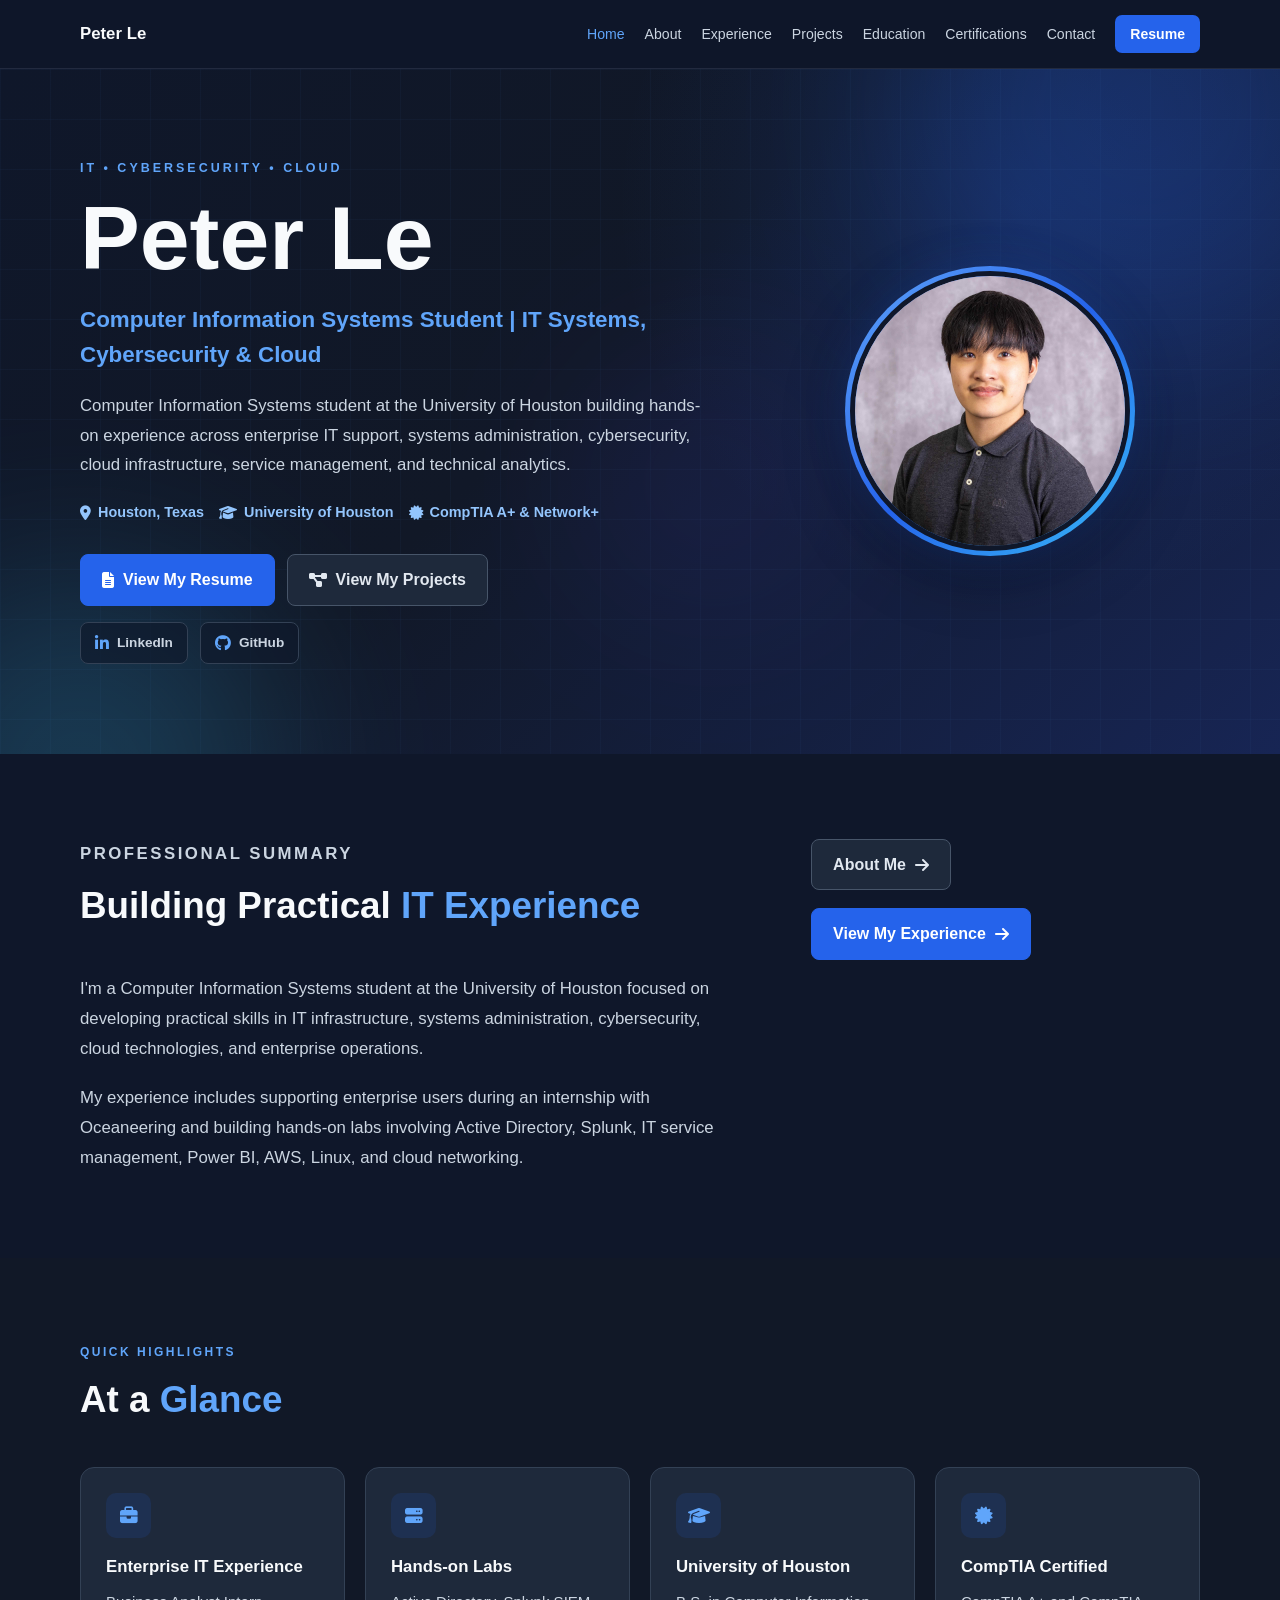
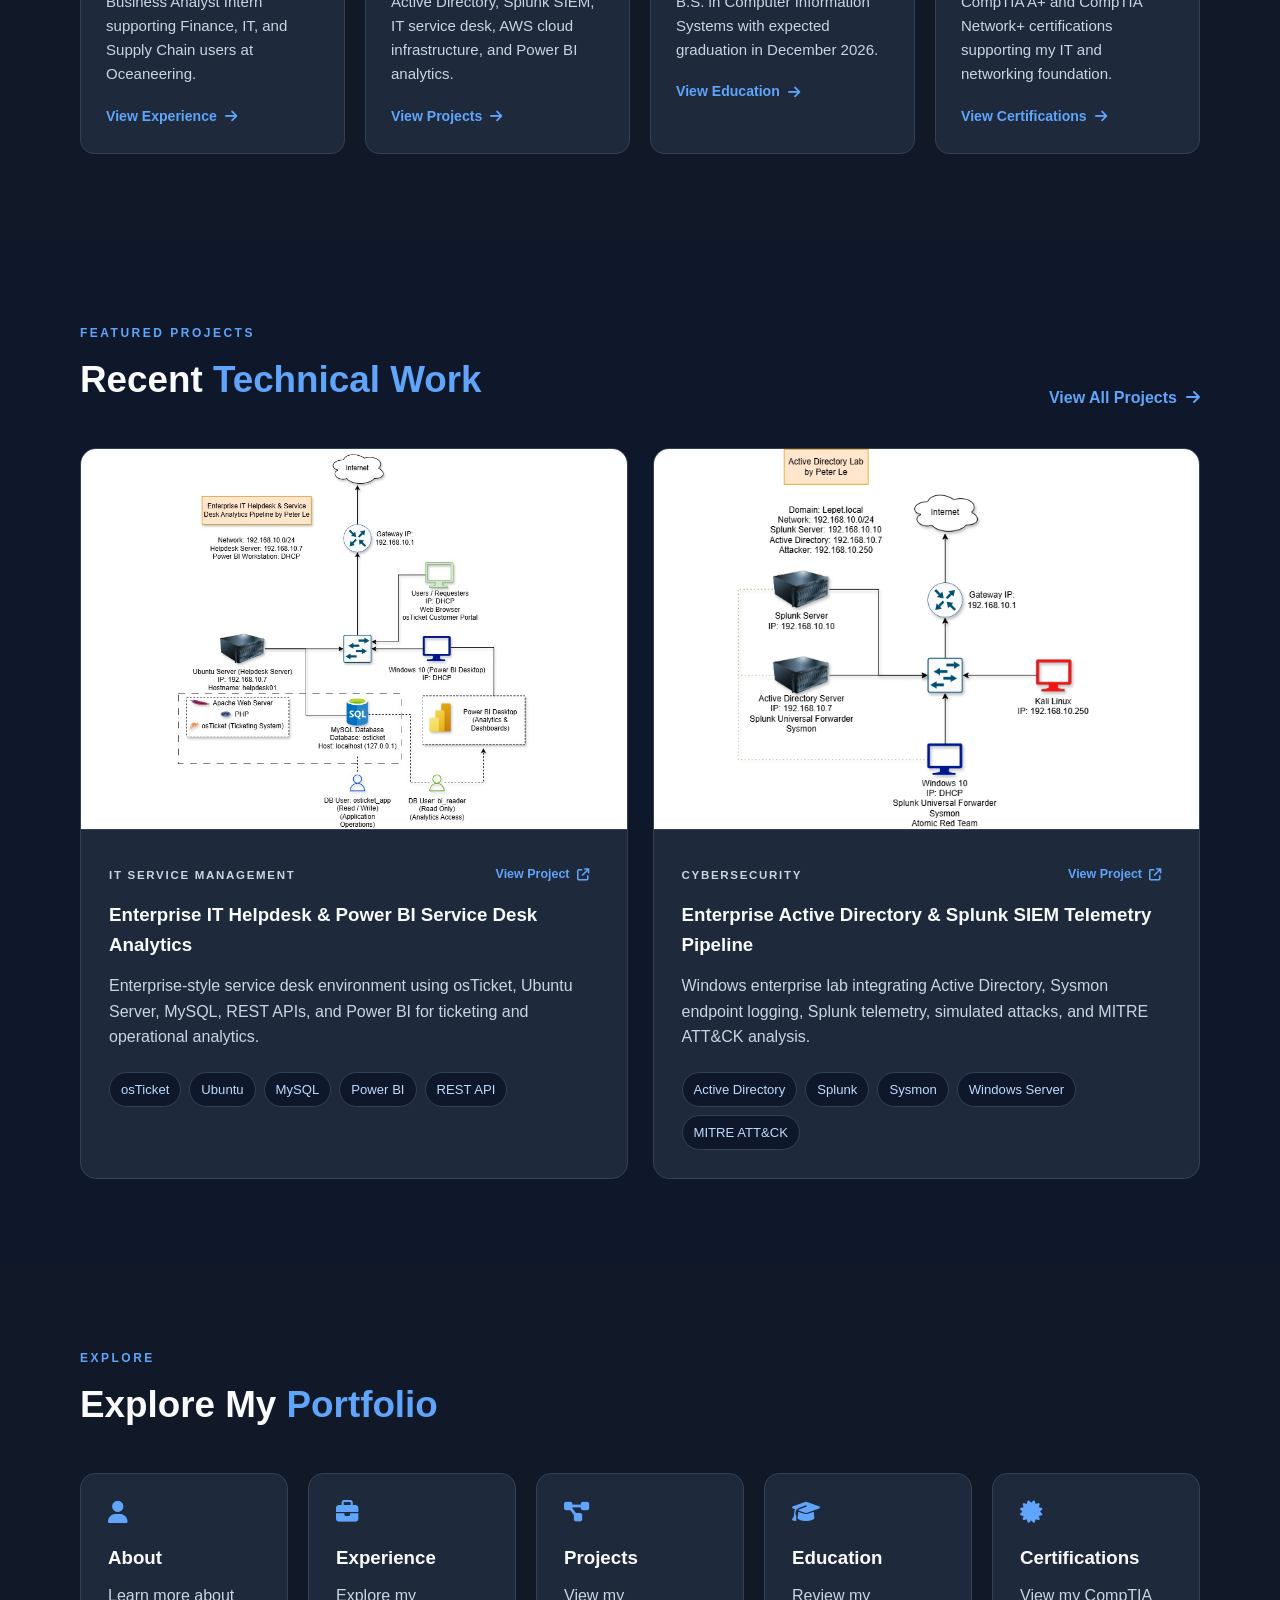
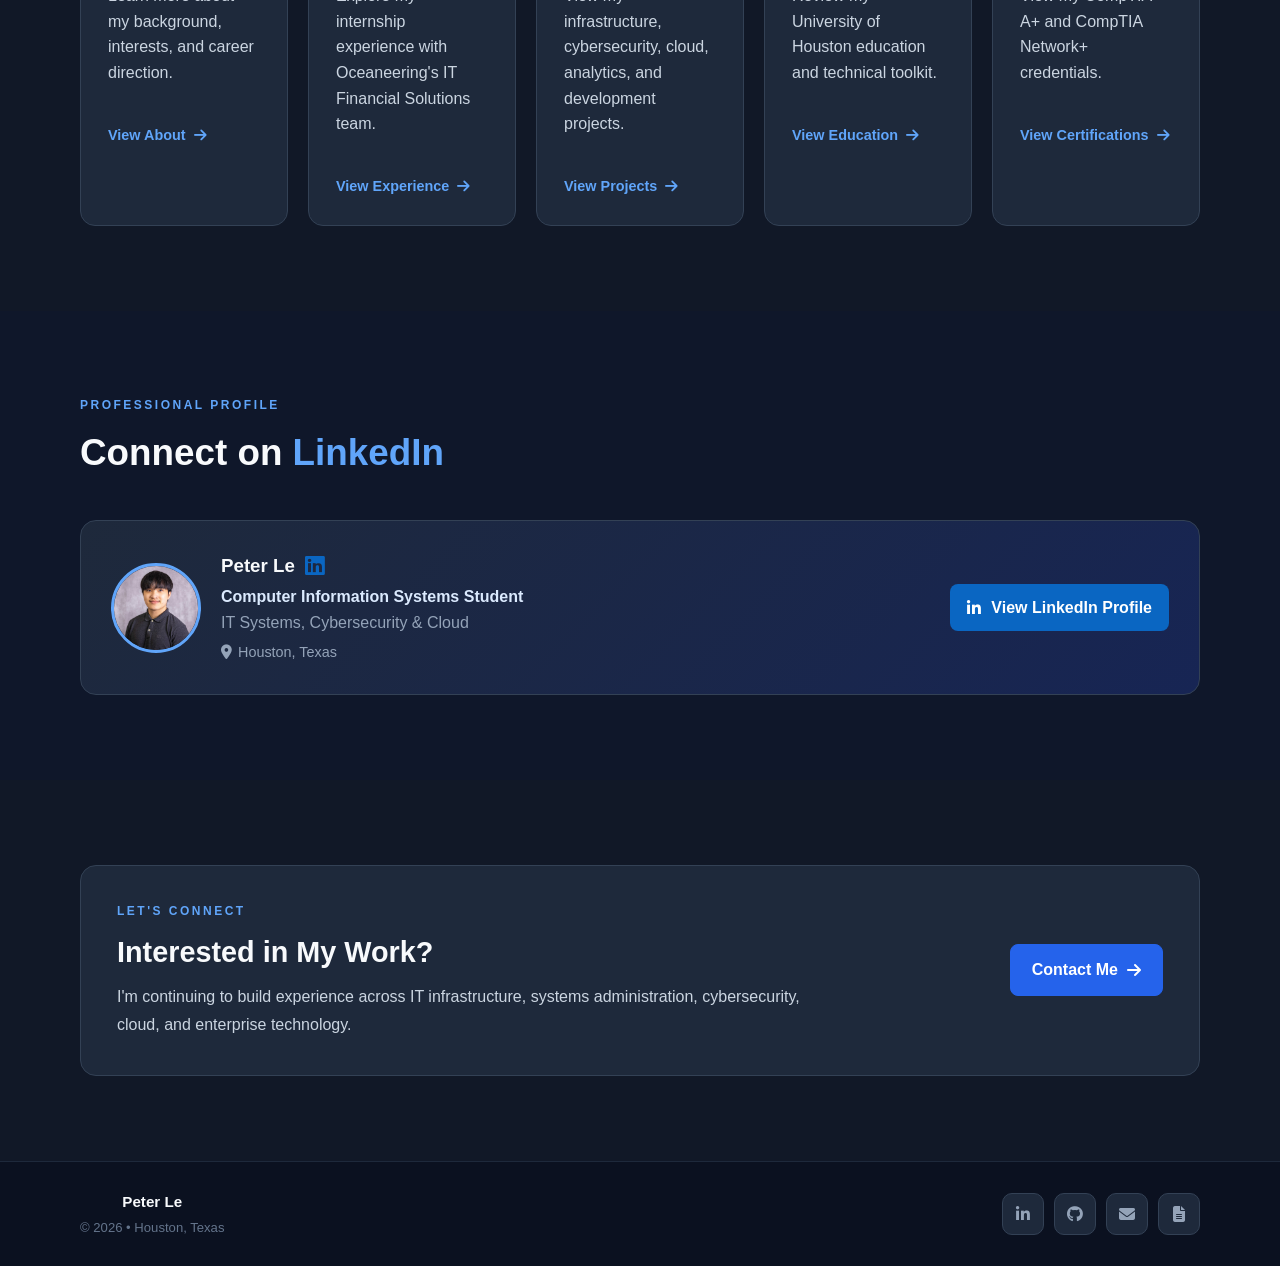
==== commit ce080f4f: "Enhance index.html with meta description and updates Added meta description for portfolio and update" ====
--- a/index.html
+++ b/index.html
@@ -3,10 +3,14 @@
 
 <head>
   <meta charset="UTF-8" />
-
   <meta
     name="viewport"
     content="width=device-width, initial-scale=1.0"
+  />
+
+  <meta
+    name="description"
+    content="Peter Le's IT, cybersecurity, cloud, and systems portfolio. Computer Information Systems student at the University of Houston."
   />
 
   <title>Peter Le | IT, Cybersecurity & Cloud Portfolio</title>
@@ -19,11 +23,13 @@
   />
 </head>
 
+
 <body>
 
-  <!-- =========================
+
+  <!-- =====================================================
        NAVIGATION
-  ========================== -->
+  ====================================================== -->
 
   <nav>
 
@@ -32,6 +38,7 @@
       <a class="nav-name" href="index.html">
         Peter Le
       </a>
+
 
       <div class="nav-links">
 
@@ -82,9 +89,9 @@
   </nav>
 
 
-  <!-- =========================
+  <!-- =====================================================
        HERO
-  ========================== -->
+  ====================================================== -->
 
   <header class="hero">
 
@@ -97,6 +104,7 @@
 
     <div class="container hero-content">
 
+
       <!-- HERO TEXT -->
 
       <div class="hero-text">
@@ -105,14 +113,17 @@
           IT • CYBERSECURITY • CLOUD
         </p>
 
+
         <h1>
           Peter Le
         </h1>
+
 
         <h2>
           Computer Information Systems Student
           | IT Systems, Cybersecurity & Cloud
         </h2>
+
 
         <p class="hero-description">
           Computer Information Systems student at the University of Houston
@@ -122,6 +133,8 @@
         </p>
 
 
+        <!-- HERO CREDENTIALS -->
+
         <div class="hero-credentials">
 
           <span>
@@ -141,6 +154,8 @@
 
         </div>
 
+
+        <!-- MAIN HERO BUTTONS -->
 
         <div class="button-row">
 
@@ -151,18 +166,52 @@
             class="button primary-button"
           >
             <i class="fa-solid fa-file-lines"></i>
+
             View My Resume
           </a>
+
 
           <a
             href="projects.html"
             class="button secondary-button"
           >
             <i class="fa-solid fa-diagram-project"></i>
+
             View My Projects
           </a>
 
         </div>
+
+
+        <!-- LINKEDIN + GITHUB -->
+
+        <div class="hero-social-links">
+
+          <a
+            href="https://www.linkedin.com/in/leptr"
+            target="_blank"
+            rel="noopener noreferrer"
+            aria-label="Peter Le on LinkedIn"
+          >
+            <i class="fa-brands fa-linkedin-in"></i>
+
+            LinkedIn
+          </a>
+
+
+          <a
+            href="https://github.com/ptrxle"
+            target="_blank"
+            rel="noopener noreferrer"
+            aria-label="Peter Le on GitHub"
+          >
+            <i class="fa-brands fa-github"></i>
+
+            GitHub
+          </a>
+
+        </div>
+
 
       </div>
 
@@ -183,31 +232,40 @@
 
       </div>
 
+
     </div>
 
   </header>
 
 
+  <!-- =====================================================
+       MAIN CONTENT
+  ====================================================== -->
+
   <main>
 
-    <!-- =========================
+
+    <!-- =====================================================
          PROFESSIONAL SUMMARY
-    ========================== -->
+    ====================================================== -->
 
     <section>
 
       <div class="container summary-layout reveal">
+
 
         <div class="summary-text">
 
           <p class="section-label">
             PROFESSIONAL SUMMARY
           </p>
+
 
           <h2 class="section-title">
             Building Practical
             <span>IT Experience</span>
           </h2>
+
 
           <p>
             I'm a Computer Information Systems student at the
@@ -217,6 +275,7 @@
             operations.
           </p>
 
+
           <p>
             My experience includes supporting enterprise users during
             an internship with Oceaneering and building hands-on labs
@@ -227,6 +286,8 @@
         </div>
 
 
+        <!-- BOXED SUMMARY BUTTONS -->
+
         <div class="summary-actions">
 
           <a
@@ -234,31 +295,36 @@
             class="button secondary-button"
           >
             About Me
+
             <i class="fa-solid fa-arrow-right"></i>
           </a>
 
+
           <a
             href="experience.html"
-            class="text-link"
+            class="button primary-button"
           >
             View My Experience
+
             <i class="fa-solid fa-arrow-right"></i>
           </a>
 
         </div>
 
+
       </div>
 
     </section>
 
 
-    <!-- =========================
+    <!-- =====================================================
          QUICK HIGHLIGHTS
-    ========================== -->
+    ====================================================== -->
 
     <section class="alternate-section">
 
       <div class="container">
+
 
         <div class="reveal">
 
@@ -284,20 +350,24 @@
               <i class="fa-solid fa-briefcase"></i>
             </div>
 
+
             <h3>
               Enterprise IT Experience
             </h3>
+
 
             <p>
               Business Analyst Intern supporting Finance,
               IT, and Supply Chain users at Oceaneering.
             </p>
+
 
             <a
               href="experience.html"
               class="card-action-link"
             >
               View Experience
+
               <i class="fa-solid fa-arrow-right"></i>
             </a>
 
@@ -312,20 +382,24 @@
               <i class="fa-solid fa-server"></i>
             </div>
 
+
             <h3>
               Hands-on Labs
             </h3>
+
 
             <p>
               Active Directory, Splunk SIEM, IT service desk,
               AWS cloud infrastructure, and Power BI analytics.
             </p>
+
 
             <a
               href="projects.html"
               class="card-action-link"
             >
               View Projects
+
               <i class="fa-solid fa-arrow-right"></i>
             </a>
 
@@ -340,20 +414,24 @@
               <i class="fa-solid fa-graduation-cap"></i>
             </div>
 
+
             <h3>
               University of Houston
             </h3>
+
 
             <p>
               B.S. in Computer Information Systems with expected
               graduation in December 2026.
             </p>
+
 
             <a
               href="education.html"
               class="card-action-link"
             >
               View Education
+
               <i class="fa-solid fa-arrow-right"></i>
             </a>
 
@@ -368,20 +446,24 @@
               <i class="fa-solid fa-certificate"></i>
             </div>
 
+
             <h3>
               CompTIA Certified
             </h3>
+
 
             <p>
               CompTIA A+ and CompTIA Network+ certifications
               supporting my IT and networking foundation.
             </p>
+
 
             <a
               href="certifications.html"
               class="card-action-link"
             >
               View Certifications
+
               <i class="fa-solid fa-arrow-right"></i>
             </a>
 
@@ -395,15 +477,17 @@
     </section>
 
 
-    <!-- =========================
+    <!-- =====================================================
          FEATURED PROJECTS
-    ========================== -->
+    ====================================================== -->
 
     <section>
 
       <div class="container">
 
+
         <div class="section-heading-row reveal">
+
 
           <div>
 
@@ -411,29 +495,34 @@
               FEATURED PROJECTS
             </p>
 
+
             <h2 class="section-title no-bottom">
               Recent <span>Technical Work</span>
             </h2>
 
           </div>
+
 
           <a
             href="projects.html"
             class="text-link"
           >
             View All Projects
+
             <i class="fa-solid fa-arrow-right"></i>
           </a>
 
+
         </div>
 
 
         <div class="featured-project-grid">
 
 
-          <!-- HELPDESK -->
+          <!-- HELPDESK PROJECT -->
 
           <article class="project-card reveal">
+
 
             <div class="project-image-container">
 
@@ -448,11 +537,13 @@
 
             <div class="project-content">
 
+
               <div class="project-top-row">
 
                 <p class="project-type">
                   IT SERVICE MANAGEMENT
                 </p>
+
 
                 <a
                   href="https://github.com/ptrxle/Enterprise-IT-Helpdesk-Service-Desk-Analytics-Lab"
@@ -461,14 +552,17 @@
                   class="project-link-label"
                 >
                   View Project
+
                   <i class="fa-solid fa-arrow-up-right-from-square"></i>
                 </a>
 
               </div>
+
 
               <h3>
                 Enterprise IT Helpdesk & Power BI Service Desk Analytics
               </h3>
+
 
               <p>
                 Enterprise-style service desk environment using
@@ -501,14 +595,16 @@
 
               </div>
 
+
             </div>
 
           </article>
 
 
-          <!-- AD / SPLUNK -->
+          <!-- ACTIVE DIRECTORY / SPLUNK PROJECT -->
 
           <article class="project-card reveal">
+
 
             <div class="project-image-container">
 
@@ -523,11 +619,13 @@
 
             <div class="project-content">
 
+
               <div class="project-top-row">
 
                 <p class="project-type">
                   CYBERSECURITY
                 </p>
+
 
                 <a
                   href="https://github.com/ptrxle/Enterprise-AD-Splunk-Pipeline-Lab"
@@ -536,14 +634,17 @@
                   class="project-link-label"
                 >
                   View Project
+
                   <i class="fa-solid fa-arrow-up-right-from-square"></i>
                 </a>
 
               </div>
+
 
               <h3>
                 Enterprise Active Directory & Splunk SIEM Telemetry Pipeline
               </h3>
+
 
               <p>
                 Windows enterprise lab integrating Active Directory,
@@ -576,6 +677,7 @@
 
               </div>
 
+
             </div>
 
           </article>
@@ -588,13 +690,14 @@
     </section>
 
 
-    <!-- =========================
+    <!-- =====================================================
          EXPLORE PORTFOLIO
-    ========================== -->
+    ====================================================== -->
 
     <section class="alternate-section">
 
       <div class="container">
+
 
         <div class="reveal">
 
@@ -602,6 +705,7 @@
             EXPLORE
           </p>
 
+
           <h2 class="section-title">
             Explore My <span>Portfolio</span>
           </h2>
@@ -618,20 +722,24 @@
 
             <i class="fa-solid fa-user"></i>
 
+
             <h3>
               About
             </h3>
+
 
             <p>
               Learn more about my background,
               interests, and career direction.
             </p>
+
 
             <a
               href="about.html"
               class="explore-action-link"
             >
               View About
+
               <i class="fa-solid fa-arrow-right"></i>
             </a>
 
@@ -643,21 +751,25 @@
           <article class="explore-card reveal">
 
             <i class="fa-solid fa-briefcase"></i>
+
 
             <h3>
               Experience
             </h3>
+
 
             <p>
               Explore my internship experience
               with Oceaneering's IT Financial Solutions team.
             </p>
+
 
             <a
               href="experience.html"
               class="explore-action-link"
             >
               View Experience
+
               <i class="fa-solid fa-arrow-right"></i>
             </a>
 
@@ -669,21 +781,25 @@
           <article class="explore-card reveal">
 
             <i class="fa-solid fa-diagram-project"></i>
+
 
             <h3>
               Projects
             </h3>
+
 
             <p>
               View my infrastructure, cybersecurity,
               cloud, analytics, and development projects.
             </p>
+
 
             <a
               href="projects.html"
               class="explore-action-link"
             >
               View Projects
+
               <i class="fa-solid fa-arrow-right"></i>
             </a>
 
@@ -695,21 +811,25 @@
           <article class="explore-card reveal">
 
             <i class="fa-solid fa-graduation-cap"></i>
+
 
             <h3>
               Education
             </h3>
+
 
             <p>
               Review my University of Houston education
               and technical toolkit.
             </p>
+
 
             <a
               href="education.html"
               class="explore-action-link"
             >
               View Education
+
               <i class="fa-solid fa-arrow-right"></i>
             </a>
 
@@ -721,21 +841,25 @@
           <article class="explore-card reveal">
 
             <i class="fa-solid fa-certificate"></i>
+
 
             <h3>
               Certifications
             </h3>
+
 
             <p>
               View my CompTIA A+ and
               CompTIA Network+ credentials.
             </p>
+
 
             <a
               href="certifications.html"
               class="explore-action-link"
             >
               View Certifications
+
               <i class="fa-solid fa-arrow-right"></i>
             </a>
 
@@ -749,18 +873,20 @@
     </section>
 
 
-    <!-- =========================
+    <!-- =====================================================
          LINKEDIN PROFILE
-    ========================== -->
+    ====================================================== -->
 
     <section>
 
       <div class="container reveal">
+
 
         <p class="section-label">
           PROFESSIONAL PROFILE
         </p>
 
+
         <h2 class="section-title">
           Connect on <span>LinkedIn</span>
         </h2>
@@ -770,6 +896,7 @@
 
 
           <div class="linkedin-left">
+
 
             <img
               src="profile.jpg"
@@ -780,6 +907,7 @@
 
             <div>
 
+
               <div class="linkedin-name-row">
 
                 <h3>
@@ -795,10 +923,12 @@
                 Computer Information Systems Student
               </p>
 
+
               <p class="linkedin-subtitle">
                 IT Systems, Cybersecurity & Cloud
               </p>
 
+
               <p class="linkedin-location">
 
                 <i class="fa-solid fa-location-dot"></i>
@@ -807,7 +937,9 @@
 
               </p>
 
+
             </div>
+
 
           </div>
 
@@ -828,18 +960,20 @@
 
         </div>
 
+
       </div>
 
     </section>
 
 
-    <!-- =========================
+    <!-- =====================================================
          CONTACT CTA
-    ========================== -->
+    ====================================================== -->
 
     <section class="alternate-section">
 
       <div class="container reveal">
+
 
         <div class="github-project-cta">
 
@@ -850,9 +984,11 @@
               LET'S CONNECT
             </p>
 
+
             <h2>
               Interested in My Work?
             </h2>
+
 
             <p>
               I'm continuing to build experience across IT infrastructure,
@@ -868,26 +1004,31 @@
             class="button primary-button"
           >
             Contact Me
+
             <i class="fa-solid fa-arrow-right"></i>
           </a>
 
 
         </div>
 
+
       </div>
 
     </section>
 
+
   </main>
 
 
-  <!-- =========================
+  <!-- =====================================================
        FOOTER
-  ========================== -->
+  ====================================================== -->
 
   <footer class="site-footer">
 
+
     <div class="container footer-content">
+
 
       <div class="footer-info">
 
@@ -903,6 +1044,7 @@
 
 
       <div class="footer-links">
+
 
         <a
           href="https://www.linkedin.com/in/leptr"
@@ -914,6 +1056,7 @@
           <i class="fa-brands fa-linkedin-in"></i>
         </a>
 
+
         <a
           href="https://github.com/ptrxle"
           target="_blank"
@@ -924,6 +1067,7 @@
           <i class="fa-brands fa-github"></i>
         </a>
 
+
         <a
           href="mailto:lepeter2022@gmail.com"
           aria-label="Email Peter Le"
@@ -931,6 +1075,7 @@
         >
           <i class="fa-solid fa-envelope"></i>
         </a>
+
 
         <a
           href="Peter-Le-Resume.pdf"
@@ -942,15 +1087,19 @@
           <i class="fa-solid fa-file-lines"></i>
         </a>
 
+
       </div>
 
+
     </div>
 
+
   </footer>
 
 
   <script src="script.js"></script>
 
+
 </body>
 
 </html>
--- a/style.css
+++ b/style.css
@@ -4410,3 +4410,174 @@
   }
 
 }
+
+
+/* =========================================
+   HOMEPAGE STATIC CARDS + ACTION LINKS
+========================================= */
+
+/* Cards themselves are informational */
+
+.info-card,
+.explore-card {
+  cursor: default;
+}
+
+.info-card:hover,
+.explore-card:hover {
+  transform: none;
+  border-color: #334155;
+  box-shadow: none;
+}
+
+
+/* Shared explicit card links */
+
+.card-action-link,
+.explore-action-link {
+  display: inline-flex;
+
+  align-items: center;
+
+  gap: 8px;
+
+  margin-top: 18px;
+
+  color: #60a5fa;
+
+  font-size: 0.88rem;
+
+  font-weight: 700;
+
+  transition:
+    gap 0.2s ease,
+    color 0.2s ease,
+    transform 0.2s ease;
+}
+
+.card-action-link:hover,
+.explore-action-link:hover {
+  gap: 12px;
+
+  color: #93c5fd;
+
+  transform: translateY(-1px);
+}
+
+
+/* Override the old explore-card span rules */
+
+.explore-card .explore-action-link {
+  display: inline-flex;
+
+  align-items: center;
+
+  gap: 8px;
+
+  color: #60a5fa;
+
+  font-weight: 700;
+
+  font-size: 0.9rem;
+}
+
+
+/* LinkedIn container stays still.
+   Only the LinkedIn button should feel interactive. */
+
+.linkedin-card {
+  cursor: default;
+}
+
+.linkedin-card:hover {
+  transform: none;
+
+  border-color: #334155;
+
+  box-shadow: none;
+}
+
+.linkedin-action {
+  transition:
+    transform 0.2s ease,
+    background 0.2s ease,
+    box-shadow 0.2s ease;
+}
+
+.linkedin-action:hover {
+  transform: translateY(-2px);
+
+  background: #0b76dd;
+
+  box-shadow:
+    0 10px 24px rgba(10, 102, 194, 0.2);
+}
+
+
+/* =========================================
+   HERO SOCIAL LINKS
+========================================= */
+
+.hero-social-links {
+  display: flex;
+  align-items: center;
+  flex-wrap: wrap;
+
+  gap: 12px;
+
+  margin-top: 16px;
+}
+
+.hero-social-links a {
+  display: inline-flex;
+  align-items: center;
+  justify-content: center;
+
+  gap: 8px;
+
+  padding: 9px 14px;
+
+  background: rgba(15, 23, 42, 0.65);
+
+  border: 1px solid #334155;
+  border-radius: 8px;
+
+  color: #cbd5e1;
+
+  font-size: 0.85rem;
+  font-weight: 700;
+
+  transition:
+    color 0.2s ease,
+    background 0.2s ease,
+    border-color 0.2s ease,
+    transform 0.2s ease;
+}
+
+.hero-social-links a i {
+  color: #60a5fa;
+
+  font-size: 1rem;
+}
+
+.hero-social-links a:hover {
+  color: #ffffff;
+
+  background: #1e293b;
+
+  border-color: #60a5fa;
+
+  transform: translateY(-2px);
+}
+
+@media (max-width: 600px) {
+
+  .hero-social-links {
+    width: 100%;
+  }
+
+  .hero-social-links a {
+    flex: 1;
+  }
+
+}
